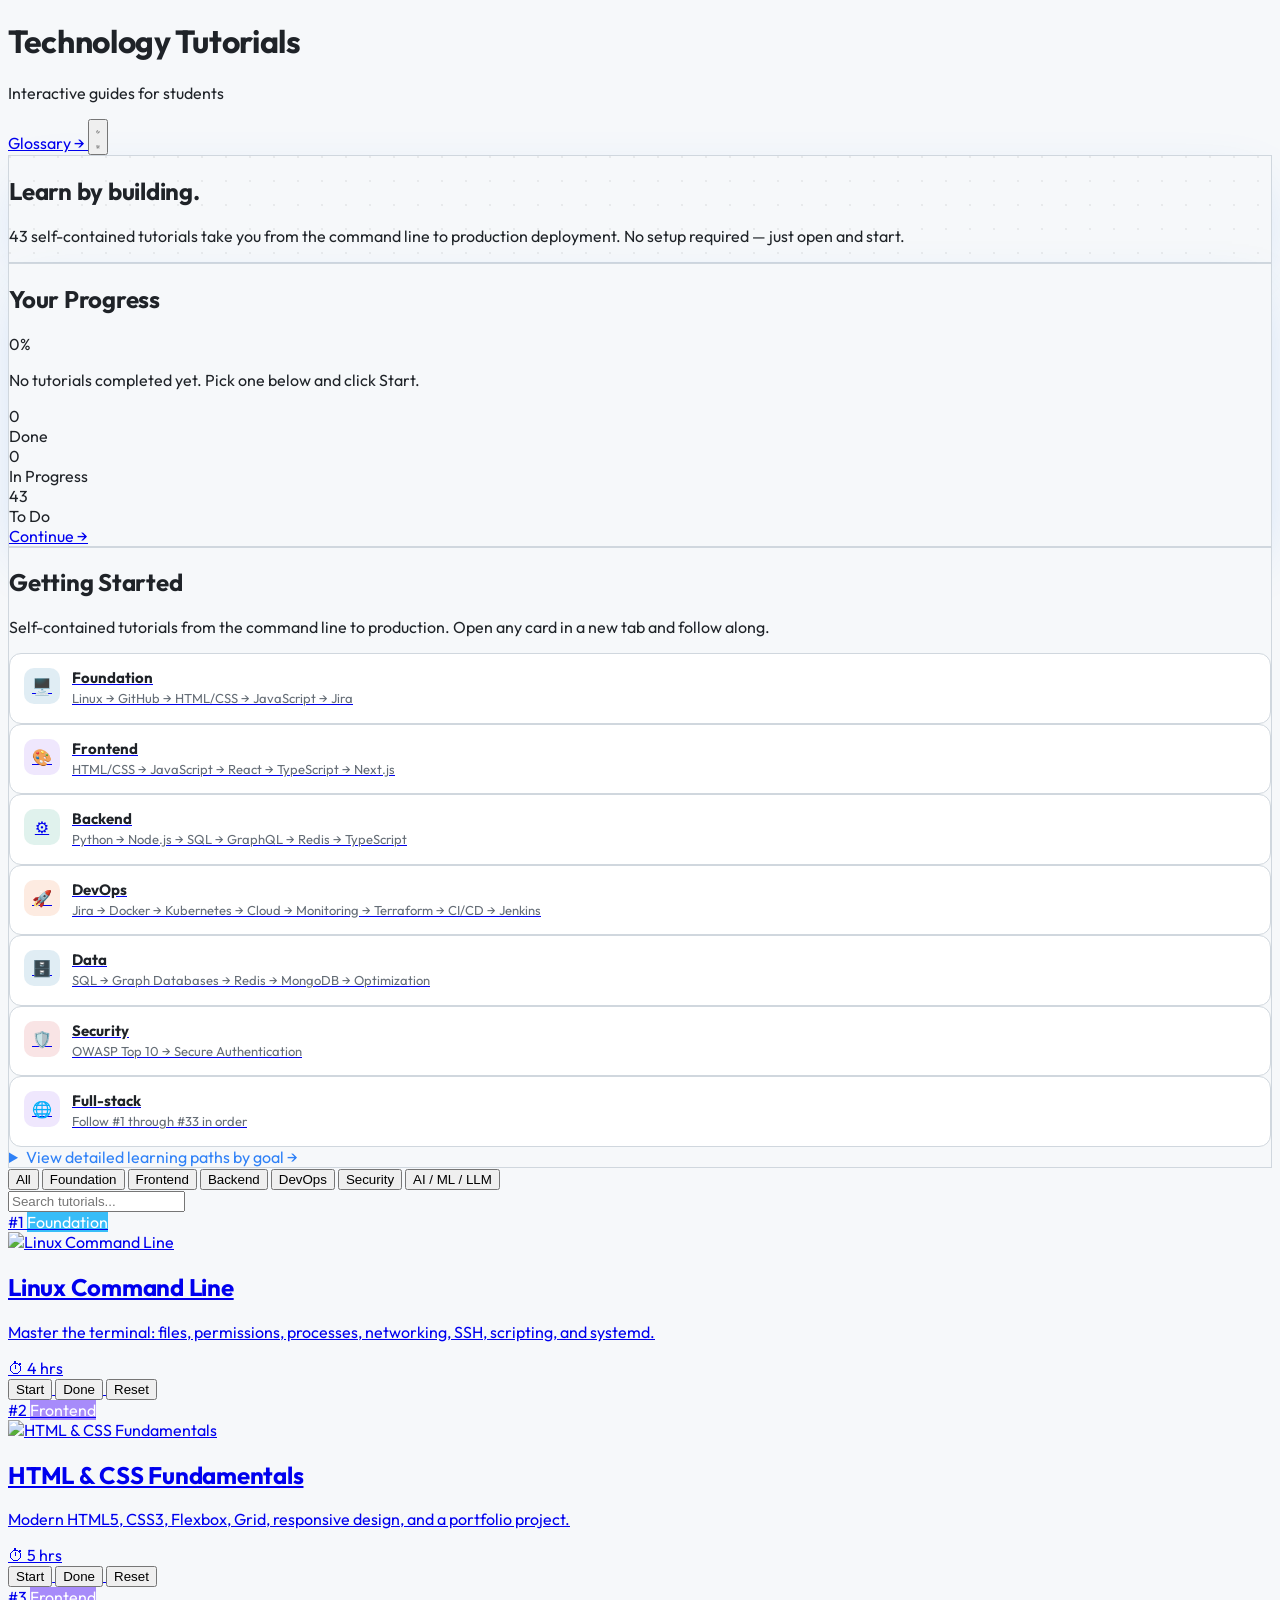
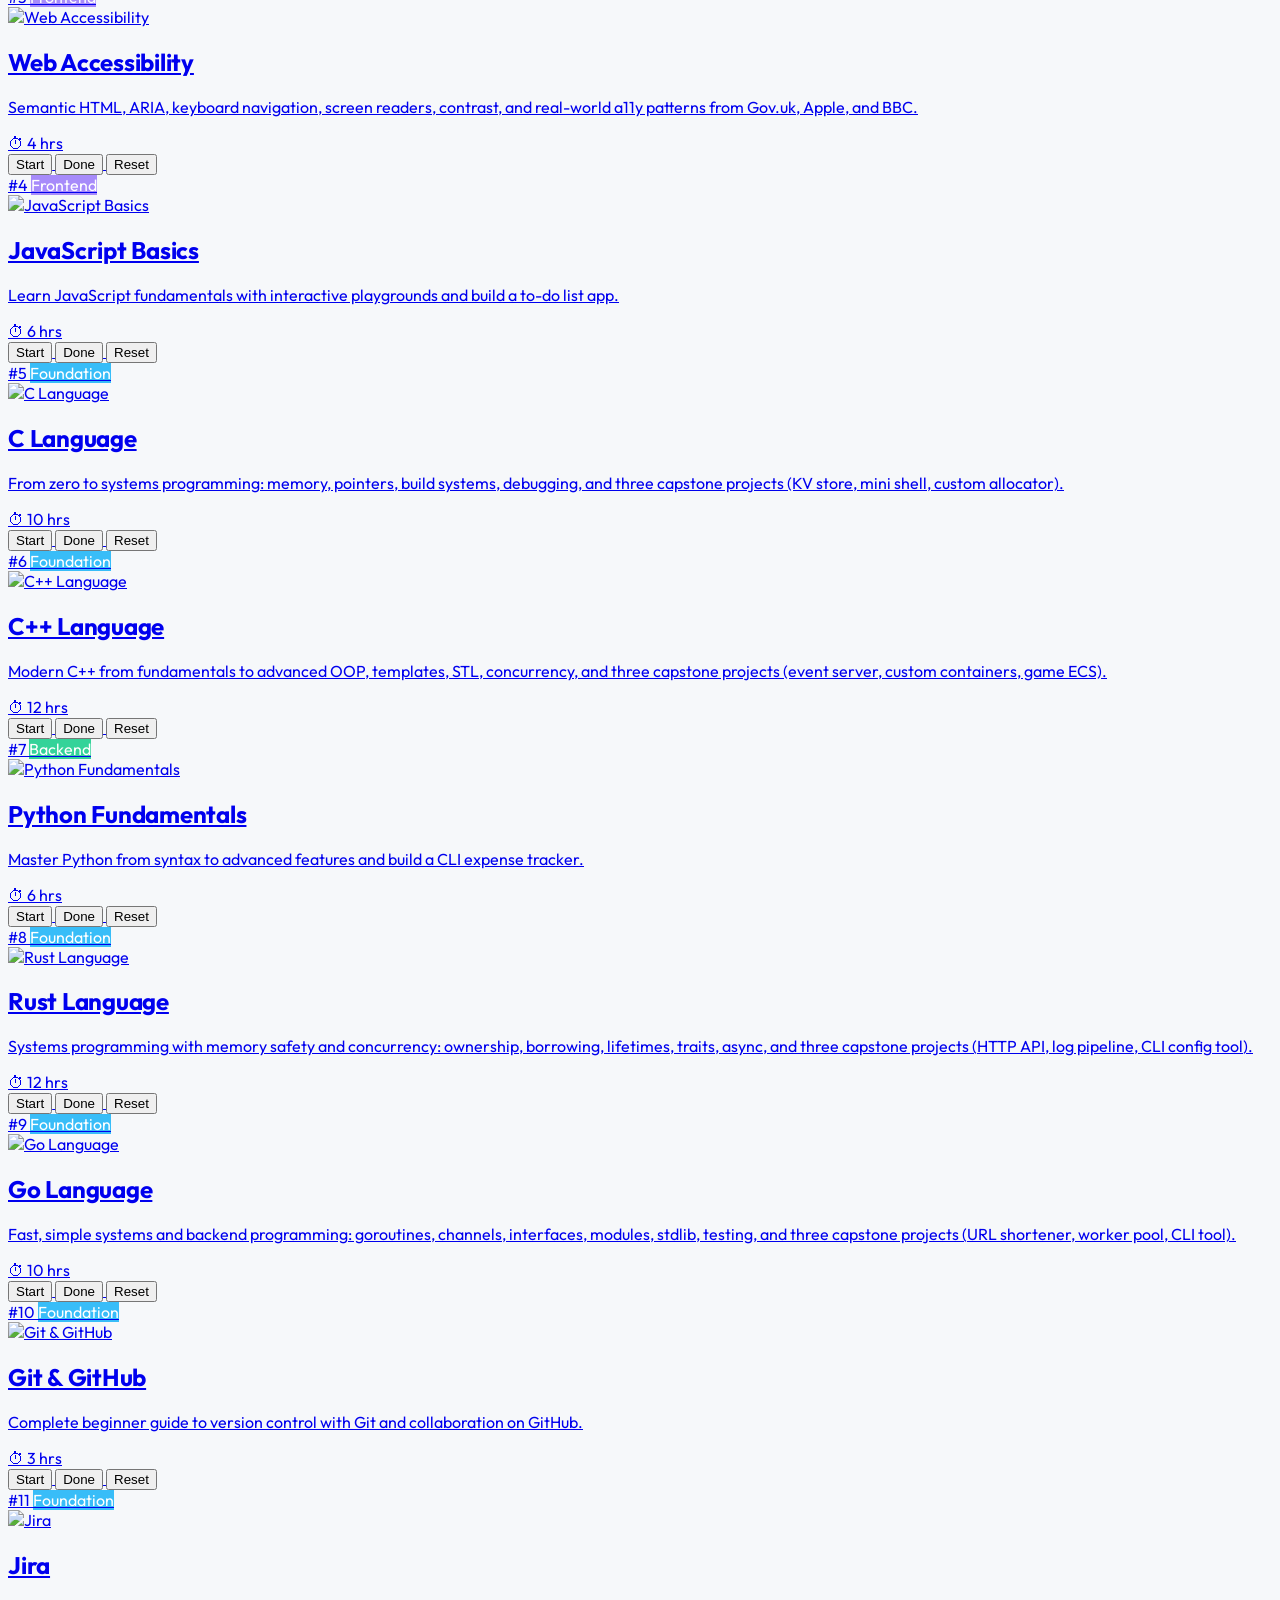
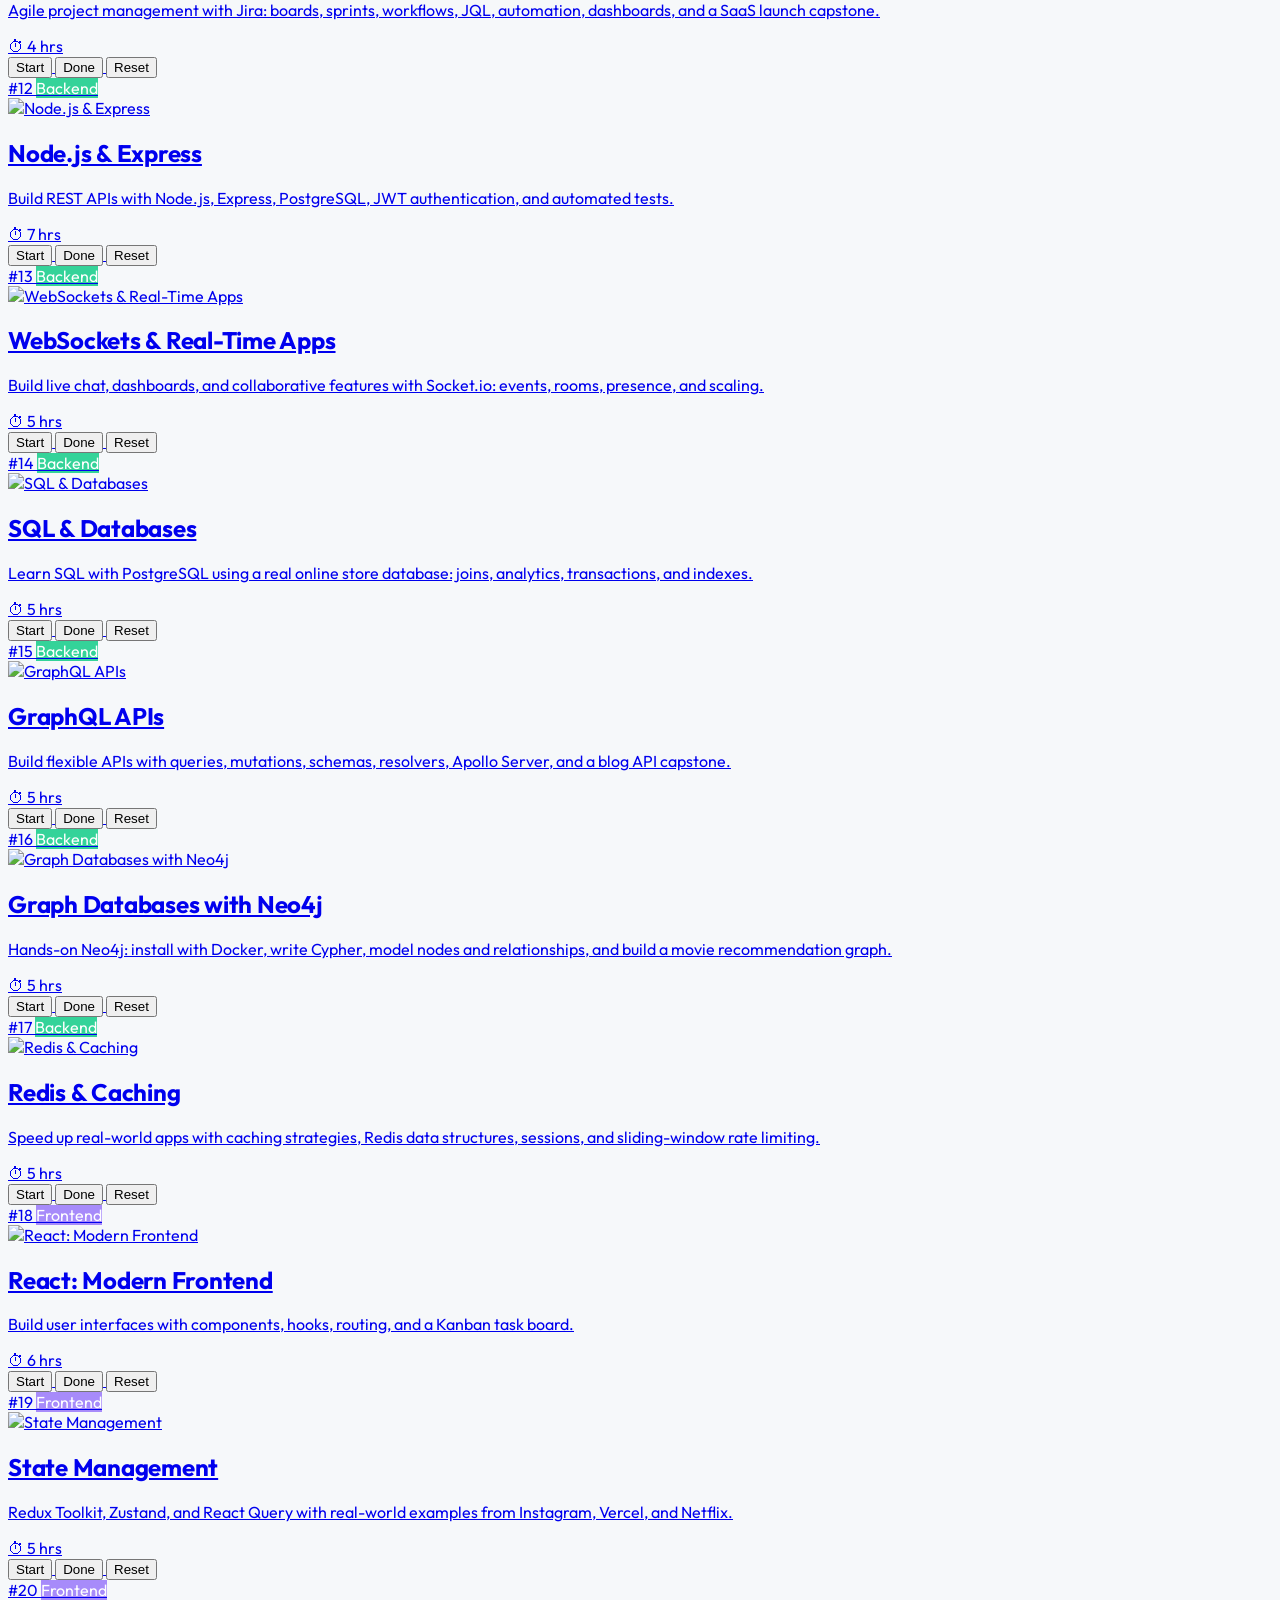
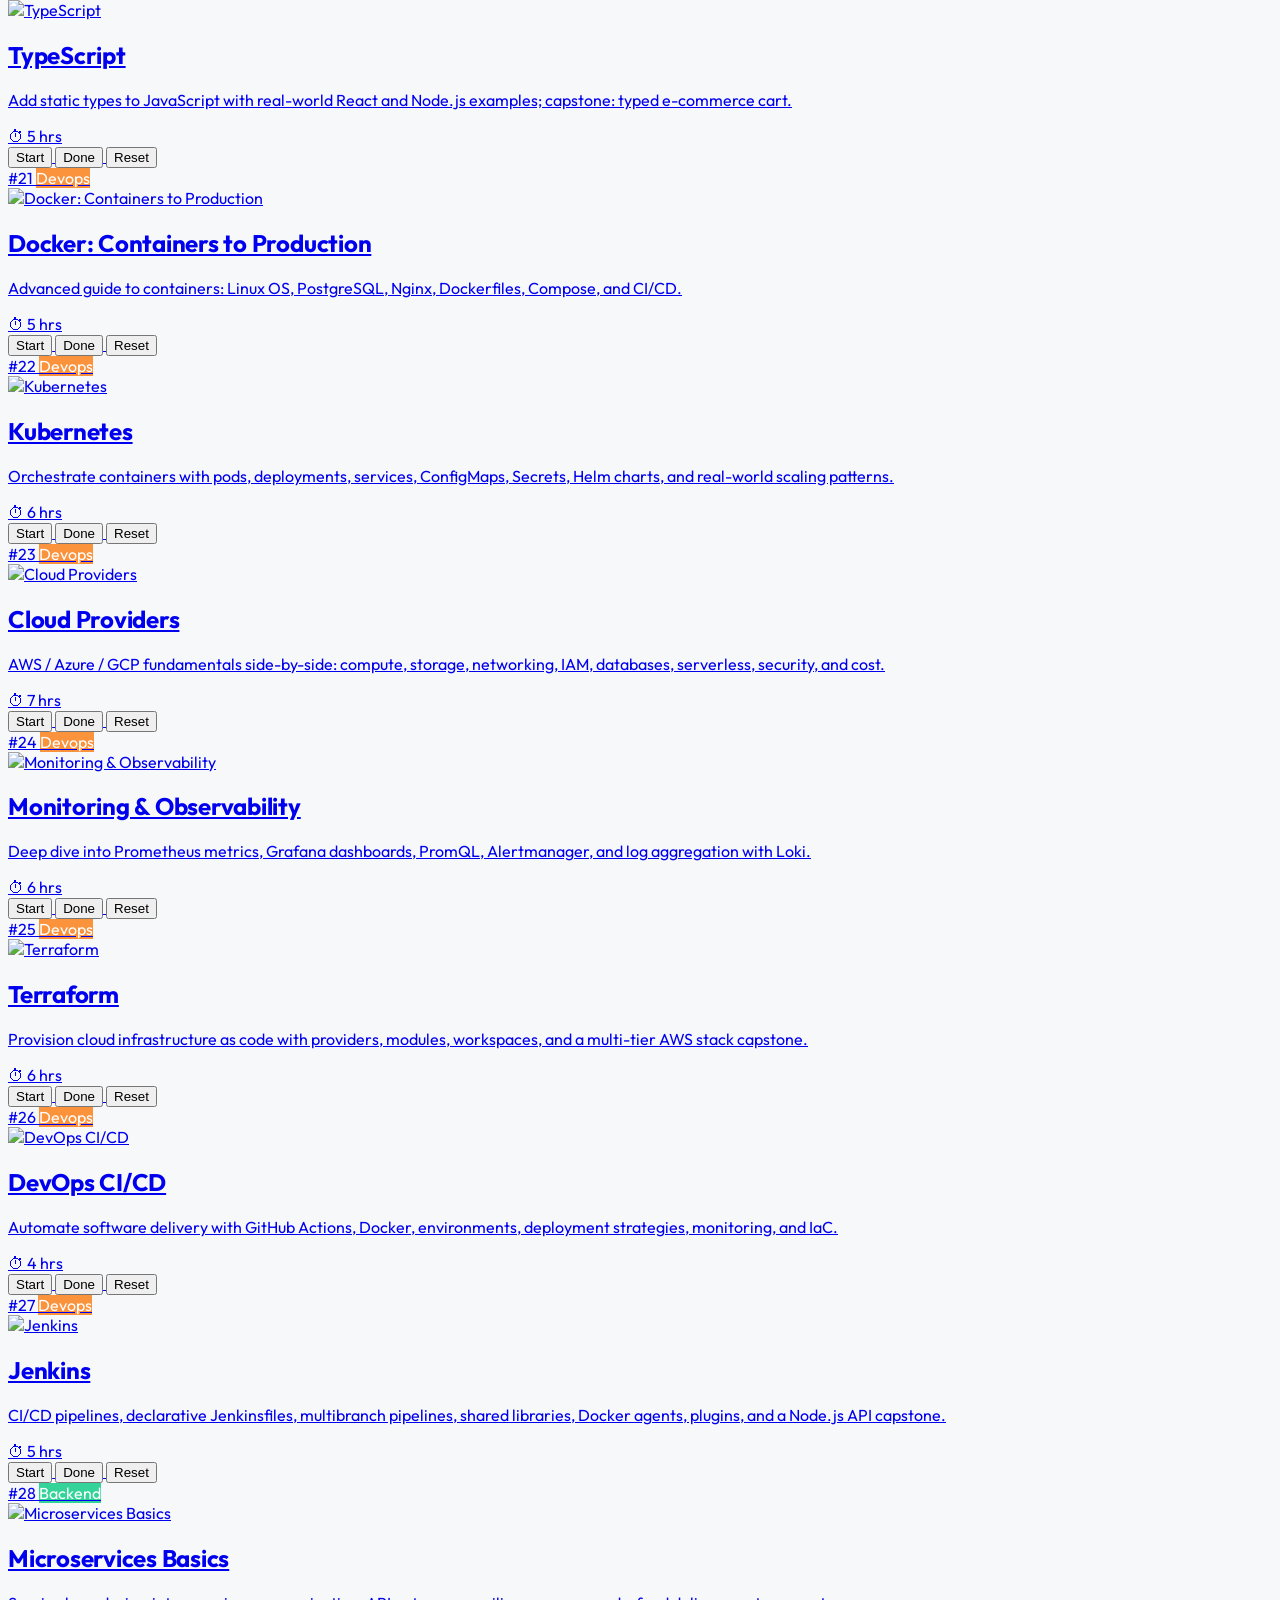
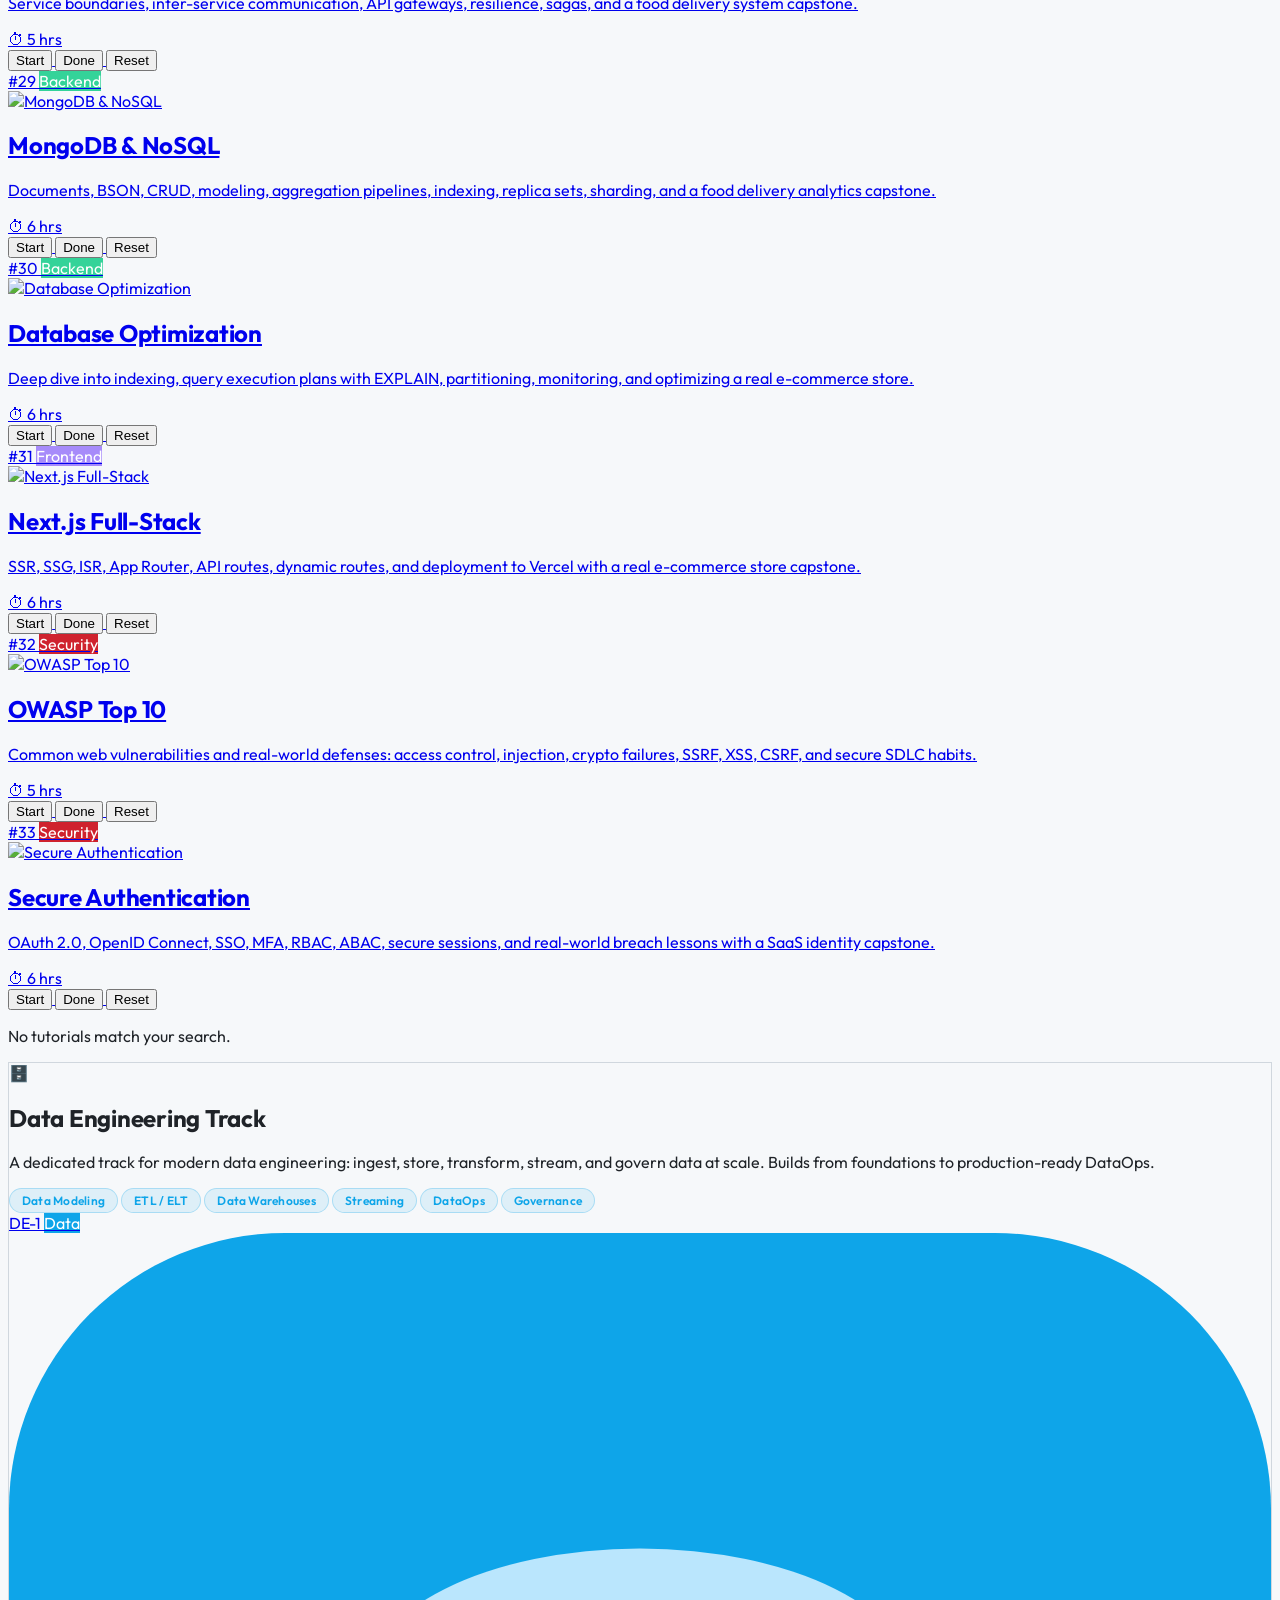
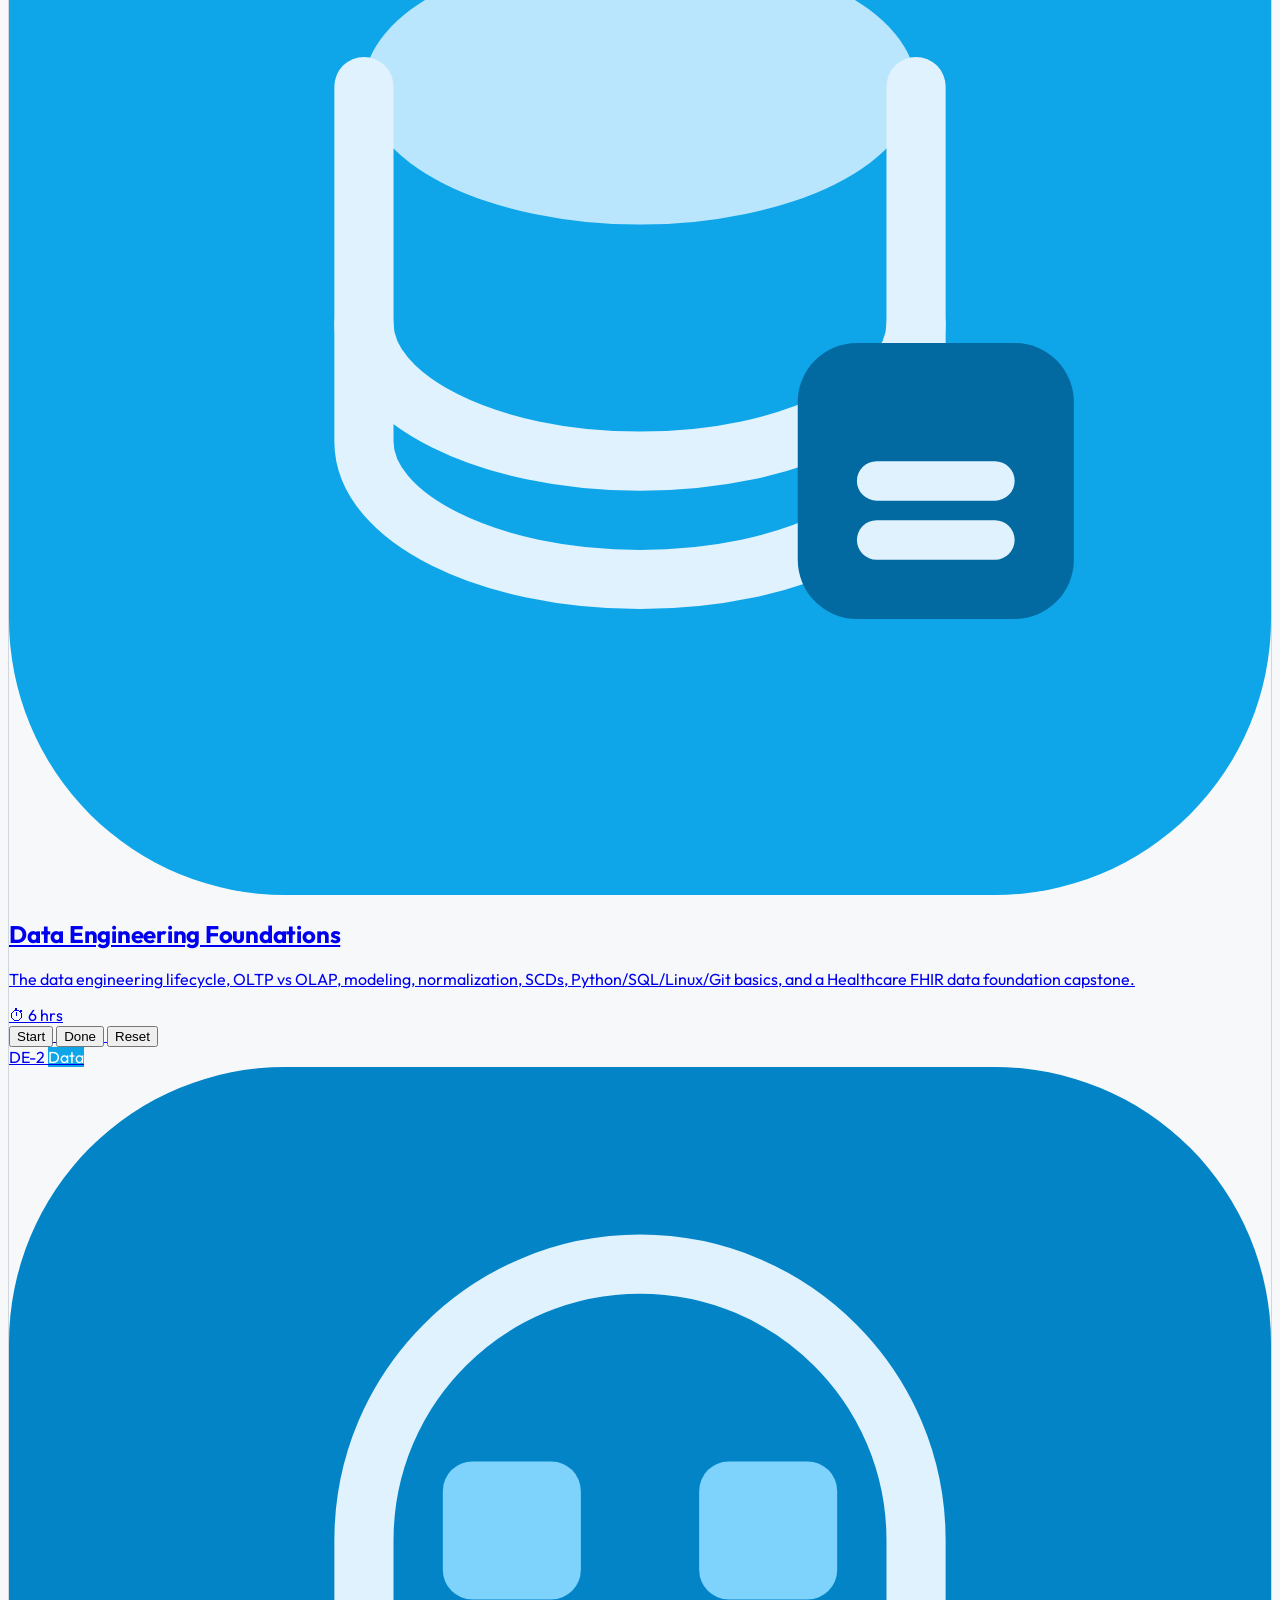
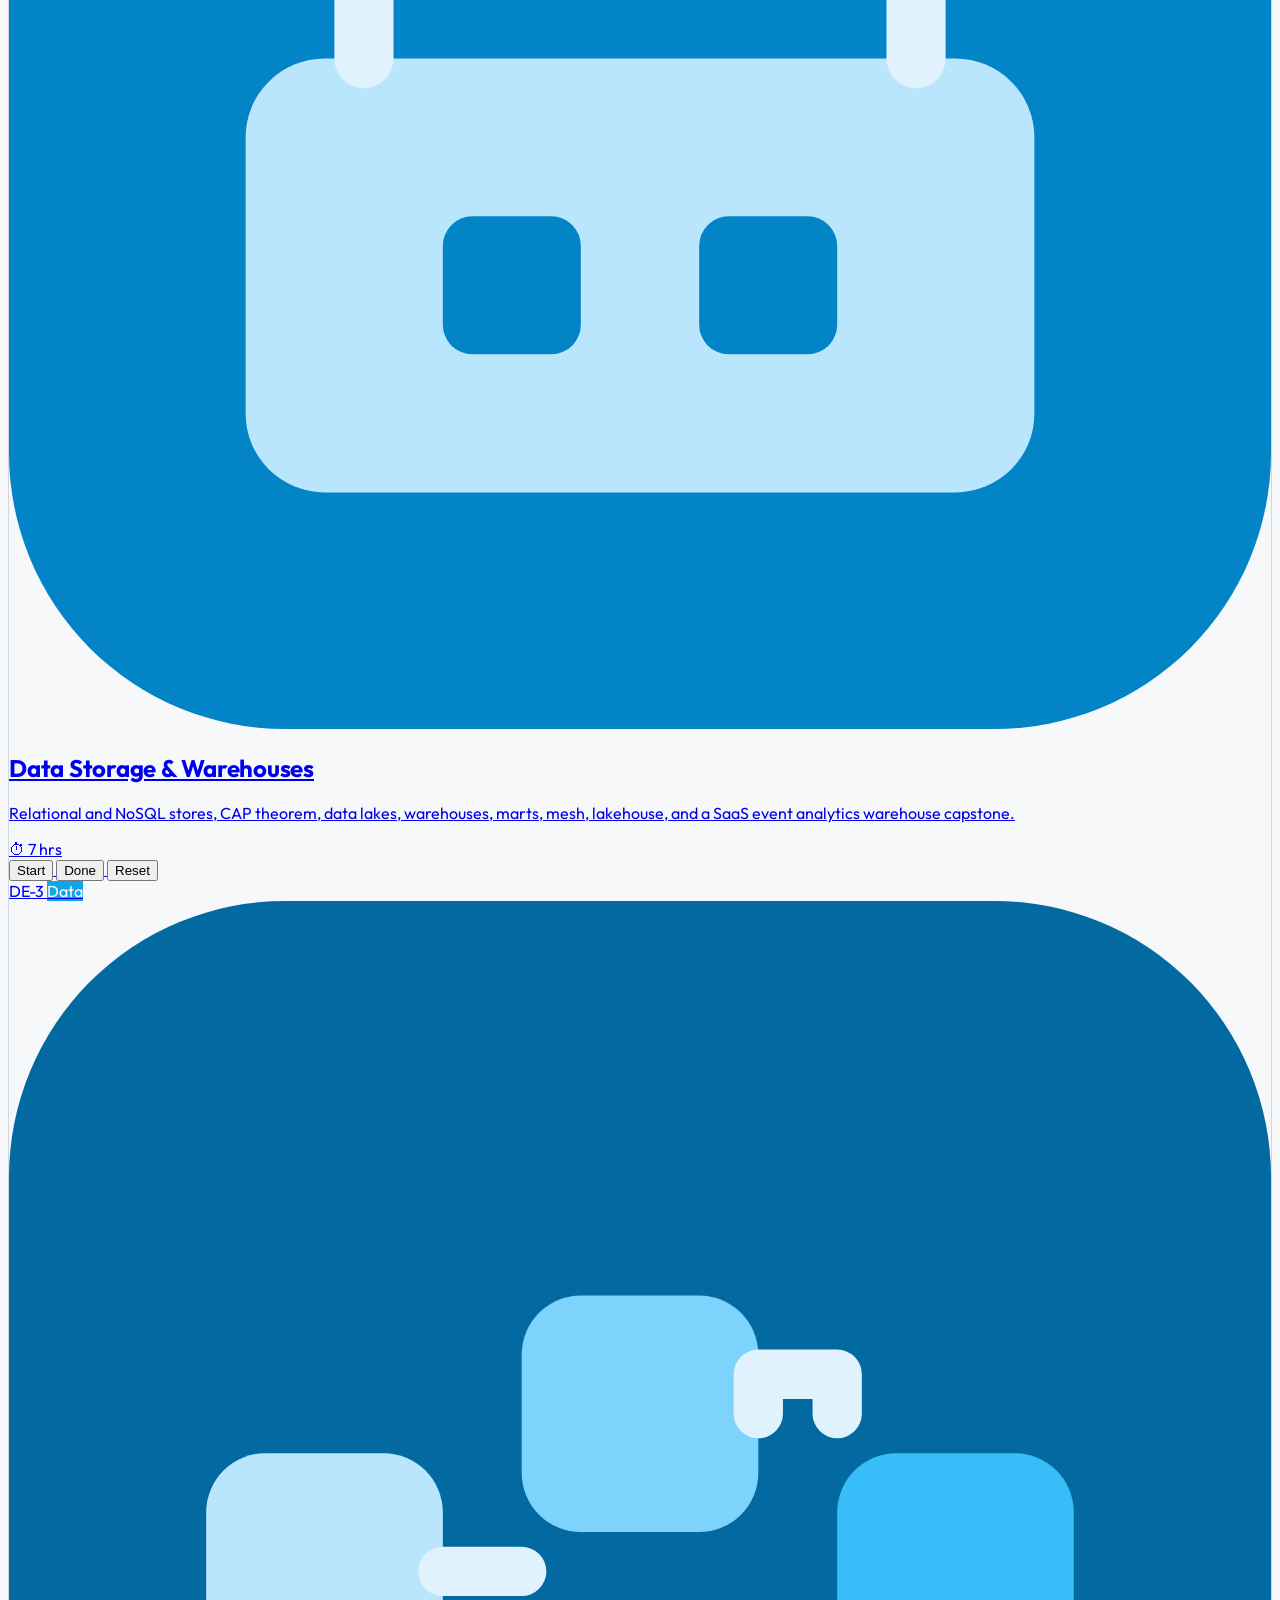
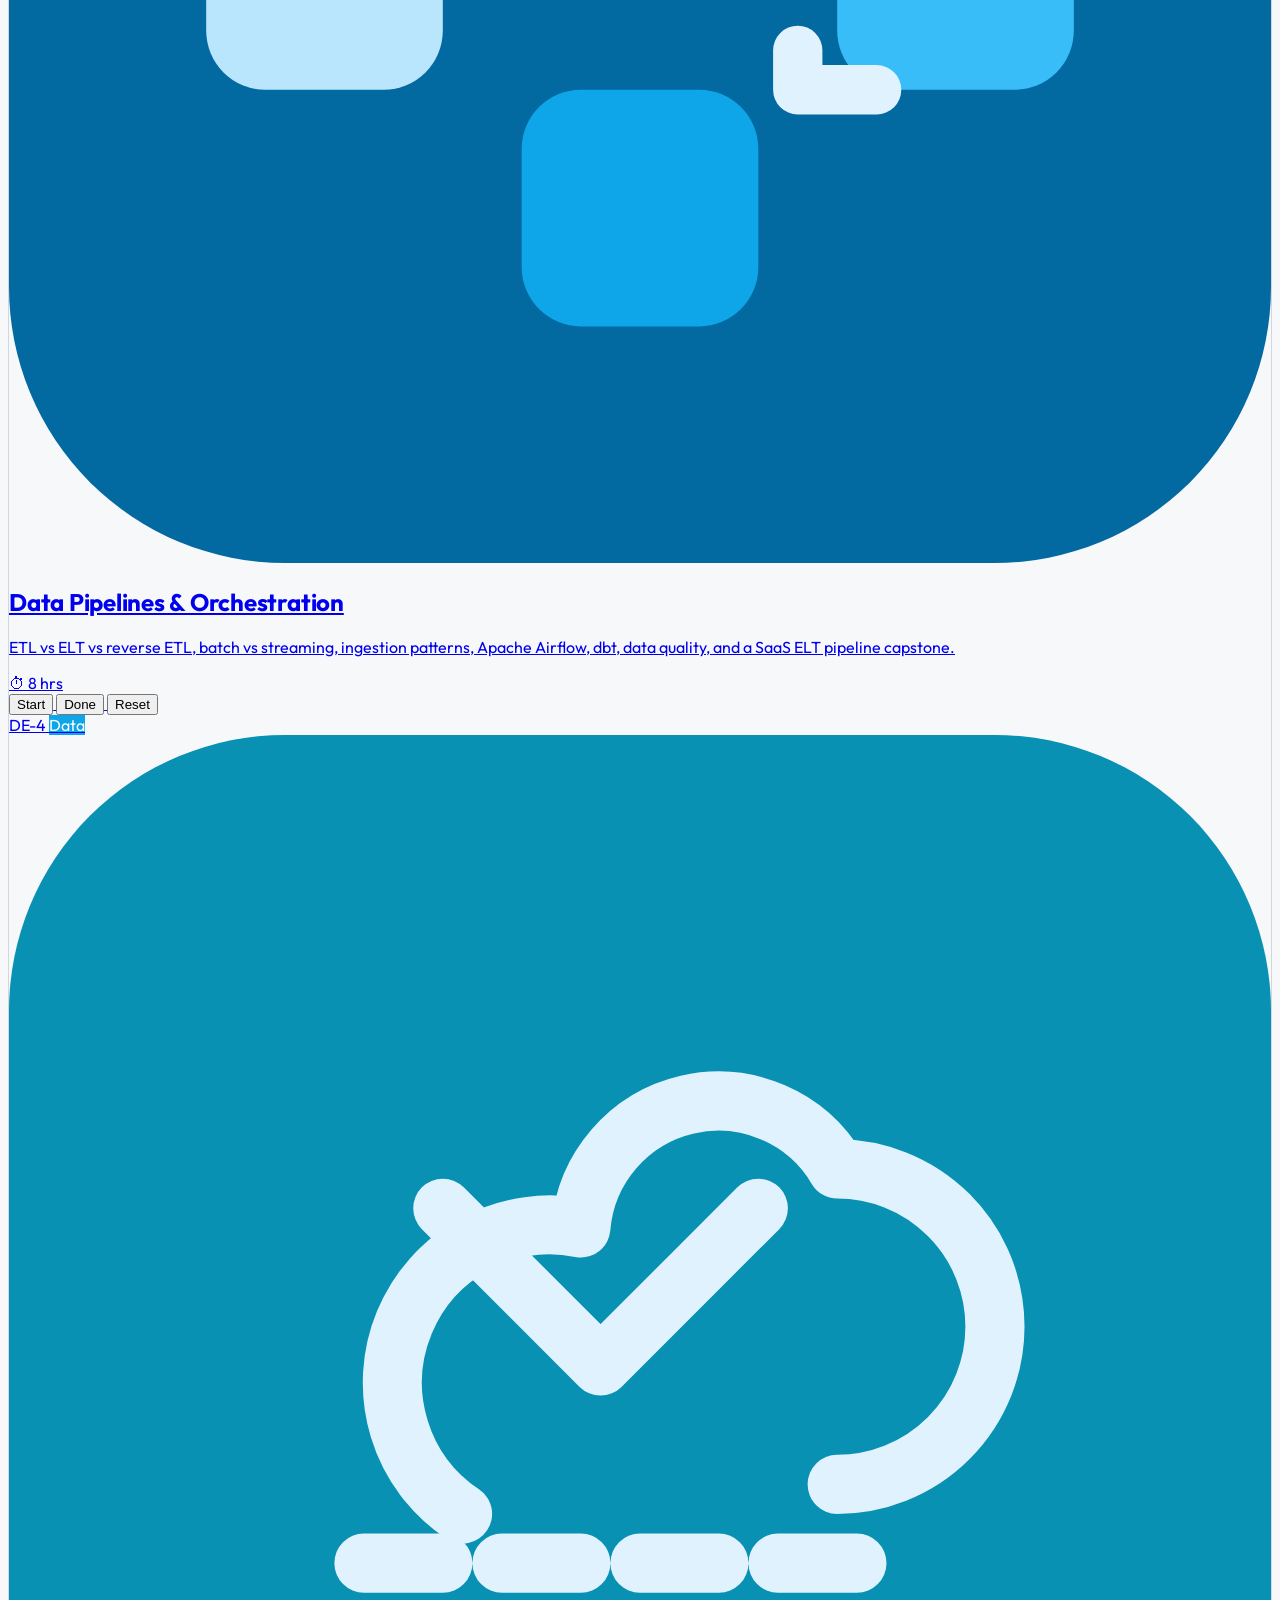
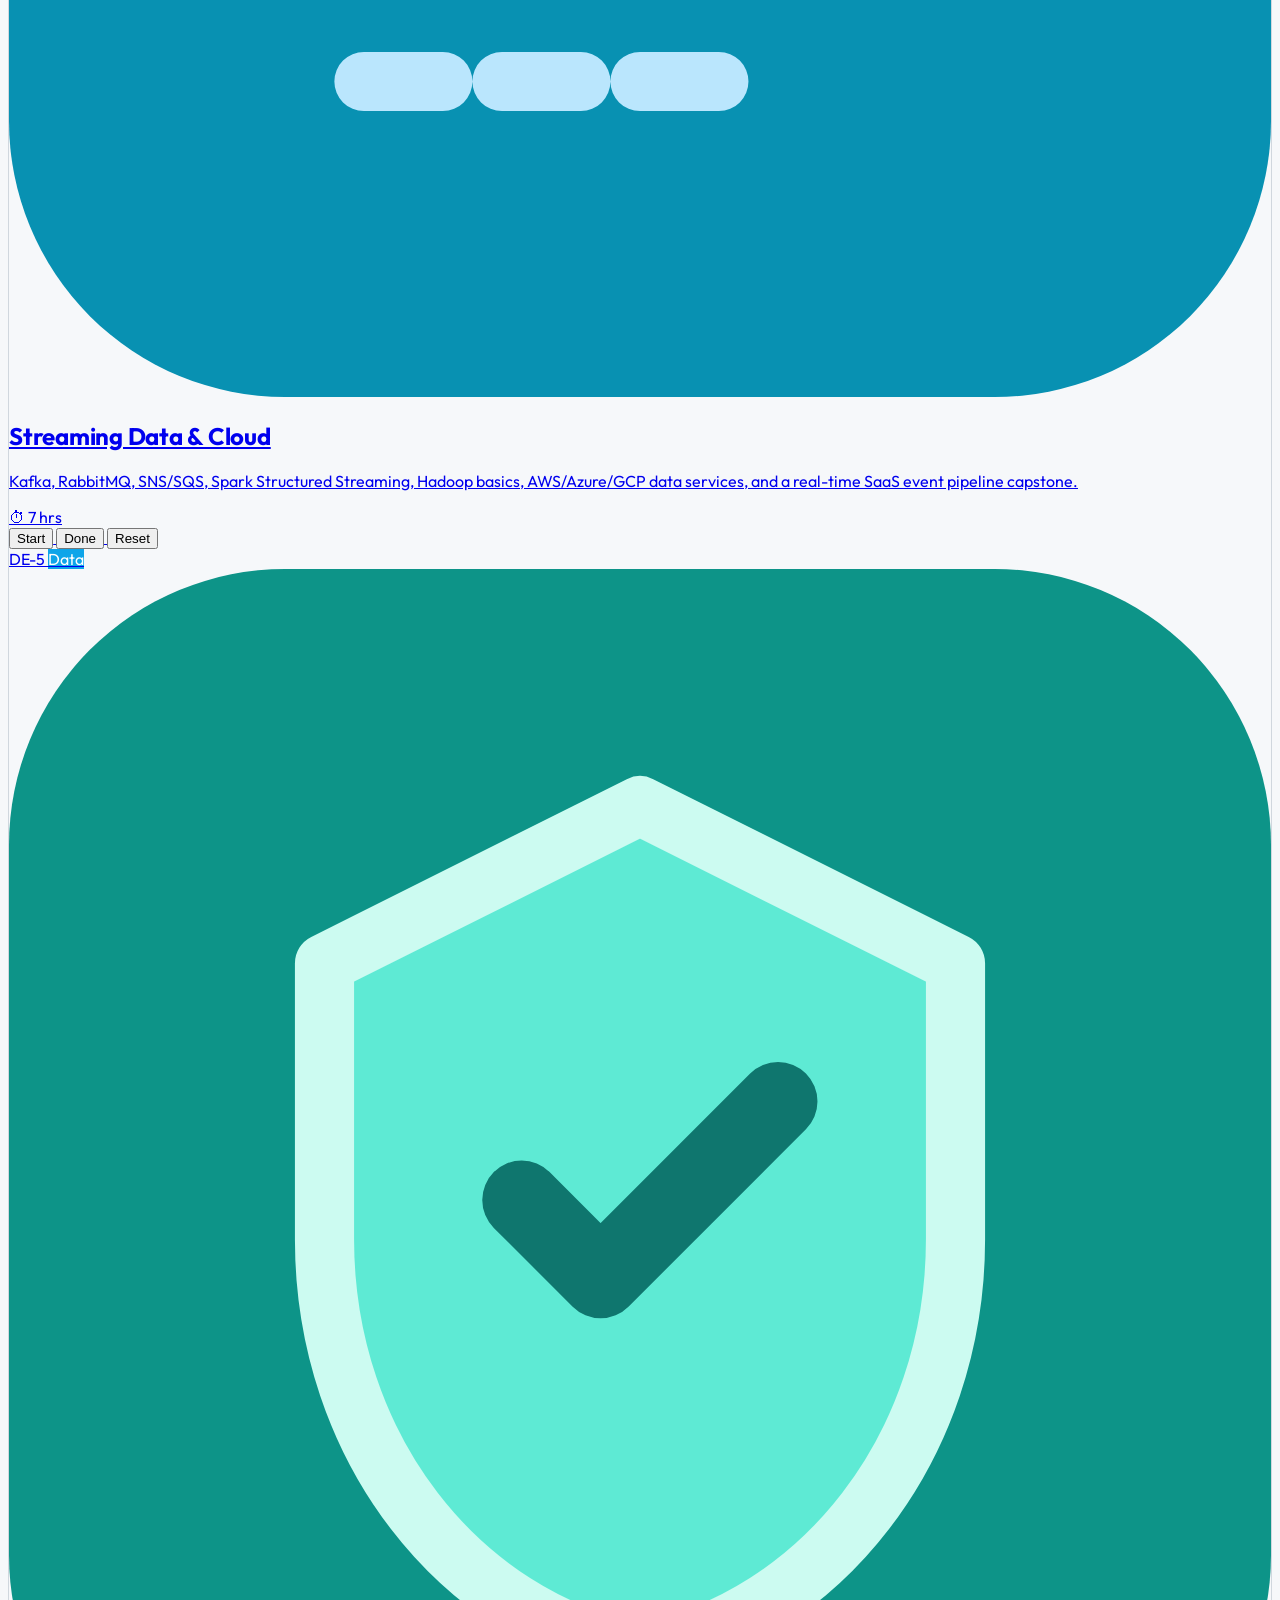
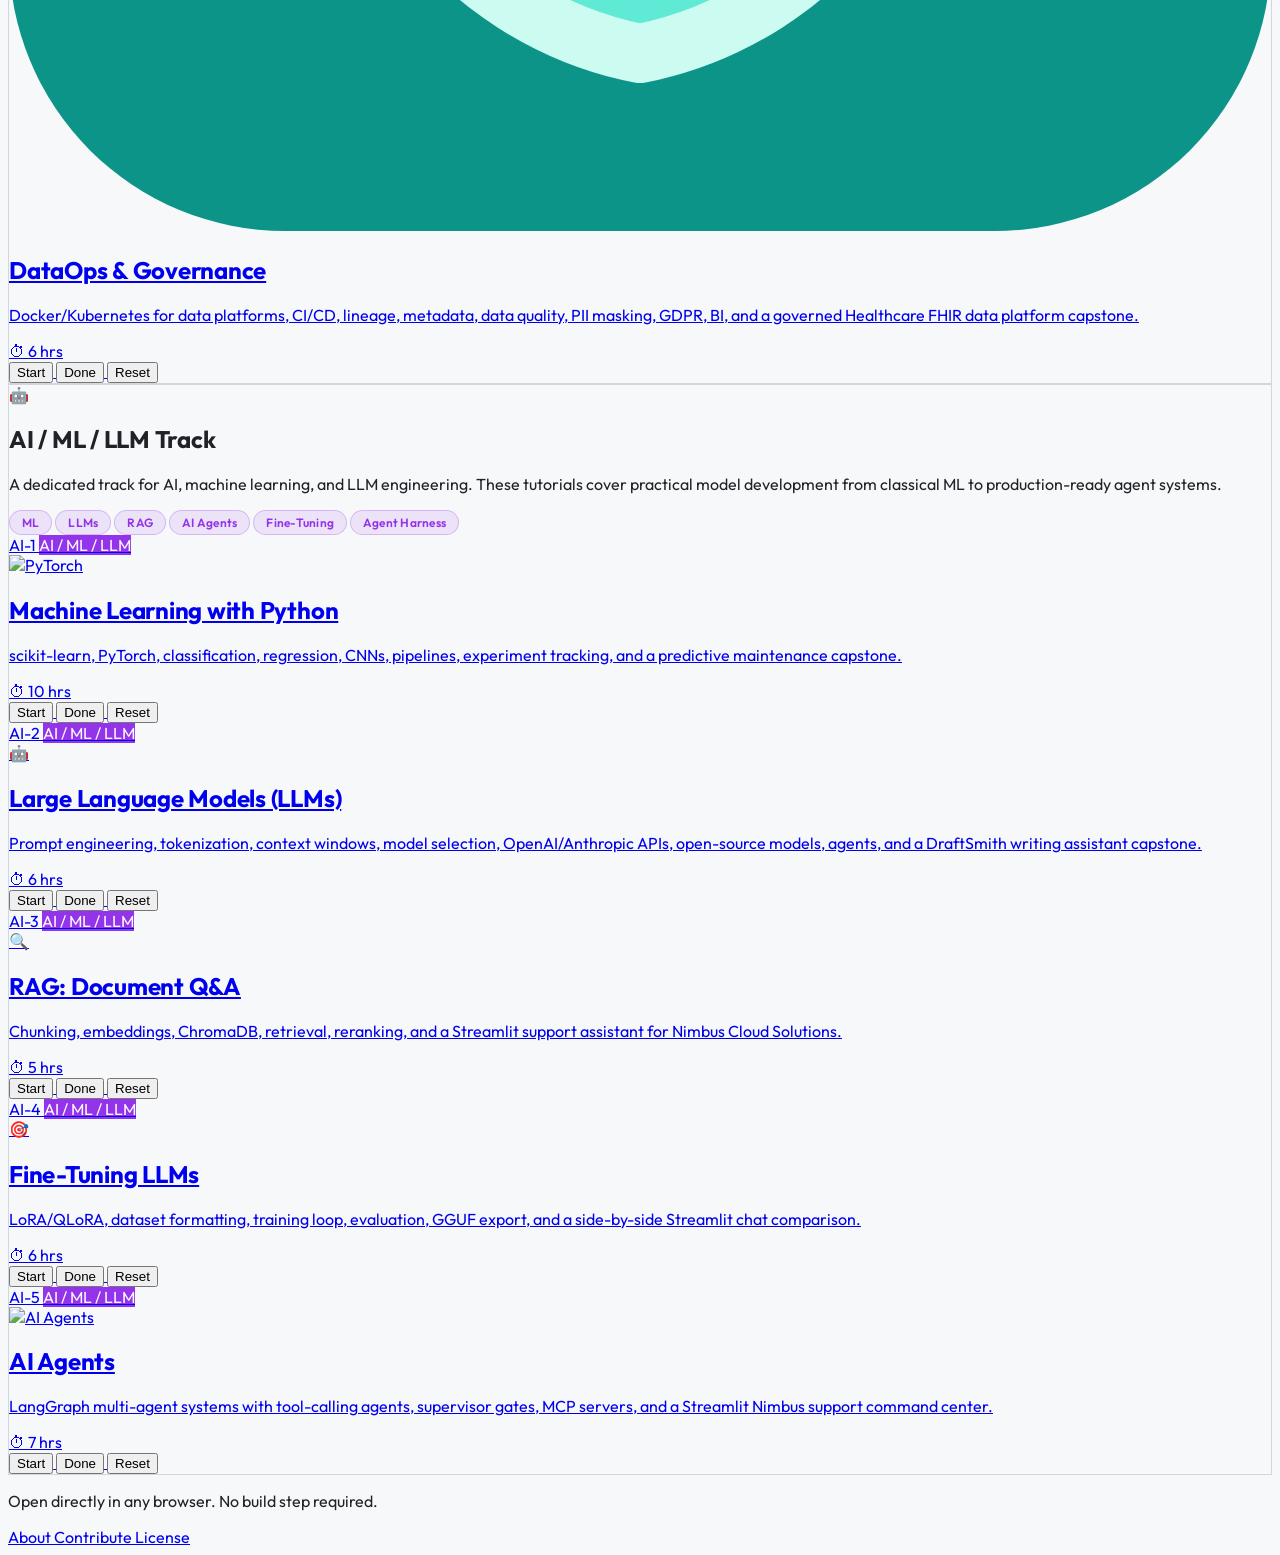
==== index.html @ 0348b5d9 "Add 9 new tutorials 1. Data Engineering - Foundations 2. Data Engineering - Data Storage & Warehouse" ====
<!DOCTYPE html>
<html class="light" lang="en">
 <head>
  <meta charset="utf-8"/>
  <meta content="width=device-width, initial-scale=1.0" name="viewport"/>
  <title>
   Technology Tutorials
  </title>
  <link href="assets/favicons/root.svg" rel="icon" type="image/svg+xml"/>
  <script src="https://cdn.tailwindcss.com">
  </script>
  <link href="https://fonts.googleapis.com/css2?family=Outfit:wght@300;400;500;600;700;800&amp;display=swap" rel="stylesheet"/>
  <link href="assets/styles.css" rel="stylesheet"/>
  <script>
   tailwind.config = { darkMode: 'class' }
  </script>
 </head>
 <body class="antialiased transition-colors duration-300 min-h-screen brand-root">
  <a class="sr-only focus:not-sr-only focus:absolute focus:top-2 focus:left-2 focus:z-50 focus:bg-white focus:text-black focus:px-3 focus:py-2 focus:rounded" href="#main">
   Skip to content
  </a>
  <header class="border-b border-[var(--border)] bg-[var(--card)] px-6 py-6">
   <div class="max-w-[1600px] mx-auto flex items-center justify-between">
    <div class="flex items-center gap-3">
     <div>
      <h1 class="text-2xl font-extrabold">
       Technology Tutorials
      </h1>
      <p class="text-sm text-[var(--muted)]">
       Interactive guides for students
      </p>
     </div>
    </div>
    <div class="flex items-center gap-3">
     <a class="text-sm font-medium text-[var(--muted)] hover:text-[var(--brand-light)] transition" href="glossary.html">
      Glossary &rarr;
     </a>
     <button aria-label="Toggle theme" class="p-2 rounded-full border border-[var(--border)] hover:bg-black/5 dark:hover:bg-white/5 transition" id="theme-toggle">
      <svg aria-hidden="true" class="w-5 h-5" fill="none" id="moon" stroke="currentColor" stroke-width="2" viewBox="0 0 24 24">
       <path d="M21 12.79A9 9 0 1111.21 3a7 7 0 009.79 9.79z" stroke-linecap="round" stroke-linejoin="round">
       </path>
      </svg>
      <svg aria-hidden="true" class="w-5 h-5 hidden" fill="none" id="sun" stroke="currentColor" stroke-width="2" viewBox="0 0 24 24">
       <circle cx="12" cy="12" r="5">
       </circle>
       <path d="M12 1v2m0 18v2M4.22 4.22l1.42 1.42m12.72 12.72l1.42 1.42M1 12h2m18 0h2M4.22 19.78l1.42-1.42M18.36 5.64l1.42-1.42" stroke-linecap="round" stroke-linejoin="round">
       </path>
      </svg>
     </button>
    </div>
   </div>
  </header>
  <main class="max-w-[1600px] mx-auto px-6 py-8" id="main">
   <section class="mb-10">
  <div class="card hero-glow rounded-2xl p-10 text-center relative overflow-hidden hero-pattern">
    <div class="absolute inset-x-0 top-0 h-1.5 hero-gradient rounded-t-2xl"></div>
    <div class="absolute -top-10 -right-10 w-40 h-40 rounded-full bg-gradient-to-br from-[var(--brand-light)] to-[var(--frontend)] opacity-20 blur-2xl"></div>
    <div class="absolute -bottom-10 -left-10 w-40 h-40 rounded-full bg-gradient-to-br from-[var(--foundation)] to-[var(--brand-light)] opacity-20 blur-2xl"></div>
     <div class="absolute top-0 left-0 w-full h-1 bg-gradient-to-r from-[var(--foundation)] via-[var(--frontend)] to-[var(--devops)]">
     </div>
     <h2 class="relative z-10 text-4xl sm:text-5xl font-extrabold mb-4 tracking-tight">Learn by building.</h2>
    <p class="relative z-10 text-lg sm:text-xl text-[var(--muted)] max-w-2xl mx-auto mb-8 leading-relaxed">
       43 self-contained tutorials take you from the command line to production deployment. No setup required &mdash; just open and start.
     </p>
    </div>
    </section>

    <!-- Floating / prominent progress dashboard -->
    <section class="mb-8 card rounded-2xl p-6 border border-[var(--border)] shadow-sm sticky top-4 z-30" id="progress-dashboard" style="box-shadow: 0 20px 50px -15px rgba(47,129,247,0.25);">
      <div class="grid lg:grid-cols-[1fr_18rem] gap-6 items-center">
        <div>
          <div class="flex items-center justify-between mb-2">
            <h2 class="text-lg font-bold">Your Progress</h2>
            <span id="progress-percent-banner" class="text-2xl font-extrabold text-[var(--brand-light)]">0%</span>
          </div>
          <div class="w-full h-4 bg-[var(--border)] rounded-full overflow-hidden mb-3">
            <div id="progress-bar" class="h-full bg-gradient-to-r from-[var(--foundation)] via-[var(--brand-light)] to-[var(--success)] transition-all duration-500" style="width: 0%"></div>
          </div>
          <p id="progress-text-banner" class="text-sm text-[var(--muted)]">No tutorials completed yet.</p>
        </div>
        <div class="flex items-center justify-between lg:justify-end gap-4">
          <div class="flex gap-3 text-sm">
            <div class="text-center">
              <div id="count-completed" class="text-xl font-bold text-[var(--success)]">0</div>
              <div class="text-[10px] uppercase tracking-wide text-[var(--muted)]">Done</div>
            </div>
            <div class="text-center">
              <div id="count-in-progress" class="text-xl font-bold text-[var(--warn)]">0</div>
              <div class="text-[10px] uppercase tracking-wide text-[var(--muted)]">In Progress</div>
            </div>
             <div class="text-center">
               <div id="count-not-started" class="text-xl font-bold text-[var(--muted)]">43</div>
               <div class="text-[10px] uppercase tracking-wide text-[var(--muted)]">To Do</div>
             </div>
          </div>
          <a id="continue-link-banner" href="#" target="_blank" class="hidden px-4 py-2 rounded-xl bg-[var(--brand-light)] text-white text-sm font-semibold hover:opacity-90 transition">
            Continue →
          </a>
        </div>
      </div>
    </section>

    <section class="mb-8 card rounded-2xl p-6 border border-[var(--border)] shadow-sm" id="getting-started">
     <div class="grid lg:grid-cols-[1fr_16rem] gap-8">
      <div>
       <h2 class="text-xl font-bold mb-2">Getting Started</h2>
         <p class="text-sm text-[var(--muted)] leading-relaxed mb-5">
           Self-contained tutorials from the command line to production. Open any card in a new tab and follow along.
         </p>

        </div>

      <div class="hidden lg:block">
       <!-- Additional info or mini stats can go here -->
      </div>
     </div>

     <div class="grid sm:grid-cols-2 lg:grid-cols-4 gap-3 mt-6">
       <a href="linux/index.html" target="_blank" class="path-card group">
         <div class="path-icon foundation">🖥️</div>
         <div>
           <div class="path-title">Foundation</div>
           <div class="path-links">Linux → GitHub → HTML/CSS → JavaScript → Jira</div>
         </div>
       </a>
       <a href="html-css/index.html" target="_blank" class="path-card group">
         <div class="path-icon frontend">🎨</div>
         <div>
           <div class="path-title">Frontend</div>
           <div class="path-links">HTML/CSS → JavaScript → React → TypeScript → Next.js</div>
         </div>
       </a>
       <a href="python-basics/index.html" target="_blank" class="path-card group">
         <div class="path-icon backend">⚙️</div>
         <div>
           <div class="path-title">Backend</div>
           <div class="path-links">Python → Node.js → SQL → GraphQL → Redis → TypeScript</div>
         </div>
       </a>
       <a href="docker/index.html" target="_blank" class="path-card group">
         <div class="path-icon devops">🚀</div>
         <div>
           <div class="path-title">DevOps</div>
           <div class="path-links">Jira → Docker → Kubernetes → Cloud → Monitoring → Terraform → CI/CD → Jenkins</div>
         </div>
       </a>
       <a href="sql-databases/index.html" target="_blank" class="path-card group">
         <div class="path-icon foundation">🗄️</div>
         <div>
           <div class="path-title">Data</div>
           <div class="path-links">SQL → Graph Databases → Redis → MongoDB → Optimization</div>
         </div>
       </a>
       <a href="owasp-top-10/index.html" target="_blank" class="path-card group">
         <div class="path-icon security">🛡️</div>
         <div>
           <div class="path-title">Security</div>
           <div class="path-links">OWASP Top 10 → Secure Authentication</div>
         </div>
       </a>
       <a href="linux/index.html" target="_blank" class="path-card group">
         <div class="path-icon frontend">🌐</div>
         <div>
            <div class="path-title">Full-stack</div>
             <div class="path-links">Follow #1 through #33 in order</div>
         </div>
       </a>
     </div>

     <details class="group mt-6">
       <summary class="cursor-pointer text-sm font-semibold brand hover:opacity-80 transition inline-flex items-center gap-1">
         View detailed learning paths by goal →
       </summary>
       <div class="mt-3 grid sm:grid-cols-2 gap-3 text-sm">
         <div class="path-card">
           <div class="path-icon frontend">🎨</div>
           <div>
             <div class="path-title">Frontend developer</div>
             <div class="path-links">
               <a href="linux/index.html" target="_blank">Linux</a> →
               <a href="html-css/index.html" target="_blank">HTML/CSS</a> →
               <a href="web-accessibility/index.html" target="_blank">Web Accessibility</a> →
               <a href="javascript-basics/index.html" target="_blank">JavaScript</a> →
               <a href="react/index.html" target="_blank">React</a> →
               <a href="state-management/index.html" target="_blank">State Management</a> →
               <a href="typescript/index.html" target="_blank">TypeScript</a> →
               <a href="nextjs-fullstack/index.html" target="_blank">Next.js</a> →
               <a href="github/index.html" target="_blank">GitHub</a>
             </div>
           </div>
         </div>
         <div class="path-card">
           <div class="path-icon backend">⚙️</div>
           <div>
             <div class="path-title">Backend developer</div>
               <div class="path-links">
                 <a href="linux/index.html" target="_blank">Linux</a> →
                 <a href="c-language/index.html" target="_blank">C</a> →
                 <a href="cpp-language/index.html" target="_blank">C++</a> →
                 <a href="python-basics/index.html" target="_blank">Python</a> →
                 <a href="rust-language/index.html" target="_blank">Rust</a> →
                 <a href="go-language/index.html" target="_blank">Go</a> →
                 <a href="javascript-basics/index.html" target="_blank">JavaScript</a> →
                 <a href="nodejs-express/index.html" target="_blank">Node.js &amp; Express</a> →
                 <a href="websockets-realtime/index.html" target="_blank">WebSockets</a> →
                 <a href="sql-databases/index.html" target="_blank">SQL</a> →
                 <a href="graphql/index.html" target="_blank">GraphQL</a> →
                 <a href="graph-databases/index.html" target="_blank">Graph Databases</a> →
                 <a href="redis-caching/index.html" target="_blank">Redis &amp; Caching</a> →
                 <a href="mongodb-nosql/index.html" target="_blank">MongoDB &amp; NoSQL</a> →
                 <a href="database-optimization/index.html" target="_blank">DB Optimization</a> →
                 <a href="typescript/index.html" target="_blank">TypeScript</a> →
                 <a href="docker/index.html" target="_blank">Docker</a> →
                 <a href="microservices-basics/index.html" target="_blank">Microservices</a>
               </div>
           </div>
         </div>
         <div class="path-card">
           <div class="path-icon frontend">🌐</div>
           <div>
             <div class="path-title">Full-stack developer</div>
             <div class="path-links">
                 Follow the numbered order from <a href="linux/index.html" target="_blank">#1</a> to <a href="secure-authentication/index.html" target="_blank">#33</a>.
             </div>
           </div>
         </div>
         <div class="path-card">
           <div class="path-icon devops">🚀</div>
           <div>
             <div class="path-title">DevOps / Platform engineer</div>
              <div class="path-links">
                 <a href="linux/index.html" target="_blank">Linux</a> →
                 <a href="github/index.html" target="_blank">GitHub</a> →
                 <a href="jira/index.html" target="_blank">Jira</a> →
                 <a href="python-basics/index.html" target="_blank">Python</a> →
                 <a href="go-language/index.html" target="_blank">Go</a> →
                 <a href="sql-databases/index.html" target="_blank">SQL</a> →
                 <a href="docker/index.html" target="_blank">Docker</a> →
                 <a href="kubernetes/index.html" target="_blank">Kubernetes</a> →
                 <a href="cloud-providers/index.html" target="_blank">Cloud Providers</a> →
                 <a href="monitoring/index.html" target="_blank">Monitoring</a> →
                 <a href="terraform/index.html" target="_blank">Terraform</a> →
                 <a href="devops-cicd/index.html" target="_blank">DevOps CI/CD</a> →
                 <a href="jenkins/index.html" target="_blank">Jenkins</a>
              </div>
           </div>
         </div>
         <div class="path-card">
           <div class="path-icon devops">🏗️</div>
           <div>
             <div class="path-title">System architect</div>
             <div class="path-links">
                <a href="linux/index.html" target="_blank">Linux</a> →
                <a href="jira/index.html" target="_blank">Jira</a> →
                <a href="nodejs-express/index.html" target="_blank">Node.js &amp; Express</a> →
                <a href="sql-databases/index.html" target="_blank">SQL</a> →
                <a href="graphql/index.html" target="_blank">GraphQL</a> →
                <a href="graph-databases/index.html" target="_blank">Graph Databases</a> →
                <a href="redis-caching/index.html" target="_blank">Redis</a> →
                <a href="mongodb-nosql/index.html" target="_blank">MongoDB</a> →
                <a href="database-optimization/index.html" target="_blank">DB Optimization</a> →
                <a href="microservices-basics/index.html" target="_blank">Microservices</a> →
                <a href="docker/index.html" target="_blank">Docker</a> →
                <a href="kubernetes/index.html" target="_blank">Kubernetes</a> →
                <a href="cloud-providers/index.html" target="_blank">Cloud Providers</a> →
                <a href="monitoring/index.html" target="_blank">Monitoring</a> →
                <a href="terraform/index.html" target="_blank">Terraform</a> →
                <a href="devops-cicd/index.html" target="_blank">DevOps CI/CD</a> →
                <a href="jenkins/index.html" target="_blank">Jenkins</a>
             </div>
           </div>
         </div>
          <div class="path-card">
            <div class="path-icon foundation">🗄️</div>
            <div>
              <div class="path-title">Data engineer</div>
               <div class="path-links">
                 <a href="linux/index.html" target="_blank">Linux</a> →
                 <a href="c-language/index.html" target="_blank">C</a> →
                 <a href="cpp-language/index.html" target="_blank">C++</a> →
                 <a href="python-basics/index.html" target="_blank">Python</a> →
                 <a href="rust-language/index.html" target="_blank">Rust</a> →
                 <a href="go-language/index.html" target="_blank">Go</a> →
                 <a href="sql-databases/index.html" target="_blank">SQL</a> →
                 <a href="data-engineering-foundations/index.html" target="_blank">Data Engineering Foundations</a> →
                 <a href="data-engineering-storage-warehouses/index.html" target="_blank">Storage &amp; Warehouses</a> →
                 <a href="data-engineering-pipelines-orchestration/index.html" target="_blank">Pipelines &amp; Orchestration</a> →
                 <a href="data-engineering-streaming-cloud/index.html" target="_blank">Streaming &amp; Cloud</a> →
                 <a href="data-engineering-ops-governance/index.html" target="_blank">DataOps &amp; Governance</a>
               </div>
            </div>
          </div>
         <div class="path-card">
           <div class="path-icon security">🔒</div>
           <div>
             <div class="path-title">Security engineer</div>
             <div class="path-links">
               <a href="linux/index.html" target="_blank">Linux</a> →
               <a href="nodejs-express/index.html" target="_blank">Node.js &amp; Express</a> →
               <a href="owasp-top-10/index.html" target="_blank">OWASP Top 10</a> →
               <a href="secure-authentication/index.html" target="_blank">Secure Authentication</a>
             </div>
           </div>
         </div>
       </div>
     </details>
    </section>
    <section class="mb-6 flex flex-col sm:flex-row gap-3 items-stretch sm:items-center justify-between">
    <div class="flex flex-wrap gap-2">
     <button class="filter-btn active px-3 py-1.5 rounded-full text-sm font-medium border border-[var(--border)] bg-[var(--brand-light)] text-white transition" data-filter="all">
      All
     </button>
     <button class="filter-btn px-3 py-1.5 rounded-full text-sm font-medium border border-[var(--border)] hover:bg-[var(--panel)] transition" data-filter="foundation">
      Foundation
     </button>
     <button class="filter-btn px-3 py-1.5 rounded-full text-sm font-medium border border-[var(--border)] hover:bg-[var(--panel)] transition" data-filter="frontend">
      Frontend
     </button>
     <button class="filter-btn px-3 py-1.5 rounded-full text-sm font-medium border border-[var(--border)] hover:bg-[var(--panel)] transition" data-filter="backend">
      Backend
     </button>
     <button class="filter-btn px-3 py-1.5 rounded-full text-sm font-medium border border-[var(--border)] hover:bg-[var(--panel)] transition" data-filter="devops">
      DevOps
     </button>
     <button class="filter-btn px-3 py-1.5 rounded-full text-sm font-medium border border-[var(--border)] hover:bg-[var(--panel)] transition" data-filter="security">
      Security
     </button>
     <button class="filter-btn px-3 py-1.5 rounded-full text-sm font-medium border border-[var(--border)] hover:bg-[var(--panel)] transition" data-filter="ai">
      AI / ML / LLM
     </button>
    </div>
    <div class="relative">
      <label class="sr-only" for="search">
       Search tutorials
      </label>
      <input class="w-full sm:w-64 px-4 py-2 rounded-xl border border-[var(--border)] bg-[var(--card)] text-[var(--ink)] focus:outline-none focus:ring-2 focus:ring-[var(--brand-light)]" id="search" placeholder="Search tutorials..." type="text"/>
     </div>
    </section>
   <div class="grid grid-cols-1 sm:grid-cols-2 md:grid-cols-3 lg:grid-cols-4 xl:grid-cols-5 2xl:grid-cols-6 gap-5" id="tutorial-grid">
    <a class="tutorial-card group flex flex-col bg-[var(--card)] border border-[var(--border)] rounded-2xl p-5 hover:shadow-xl hover:border-[var(--brand-light)] hover:-translate-y-1 transition-all duration-200 min-h-[260px]" data-category="foundation" data-duration="4 hrs" data-id="linux" href="linux/index.html" target="_blank">
     <div class="flex items-center justify-between mb-3">
      <div class="flex items-center gap-2">
       <span class="text-sm font-extrabold px-3 py-1.5 rounded-lg bg-[var(--brand-light)] text-white shadow-md border border-white/20">
        #1
       </span>
       <span class="text-xs font-semibold uppercase tracking-wider px-3 py-1.5 rounded-full text-white category-foundation">
        Foundation
       </span>
      </div>
      <img alt="Linux Command Line" class="w-7 h-7 group-hover:scale-110 transition" src="assets/favicons/linux.svg"/>
     </div>
     <div class="flex-1 min-h-0">
      <h2 class="text-lg font-bold mb-1 group-hover:text-[var(--brand-light)] transition">
       Linux Command Line
      </h2>
      <p class="text-[var(--muted)] text-sm leading-relaxed overflow-y-auto max-h-[80px] pr-1 custom-scrollbar">
       Master the terminal: files, permissions, processes, networking, SSH, scripting, and systemd.
      </p>
     </div>
     <div class="status-area">
     </div>
    </a>
    <a class="tutorial-card group flex flex-col bg-[var(--card)] border border-[var(--border)] rounded-2xl p-5 hover:shadow-xl hover:border-[var(--brand-light)] hover:-translate-y-1 transition-all duration-200 min-h-[260px]" data-category="frontend" data-duration="5 hrs" data-id="html-css" href="html-css/index.html" target="_blank">
     <div class="flex items-center justify-between mb-3">
      <div class="flex items-center gap-2">
       <span class="text-sm font-extrabold px-3 py-1.5 rounded-lg bg-[var(--brand-light)] text-white shadow-md border border-white/20">
        #2
       </span>
       <span class="text-xs font-semibold uppercase tracking-wider px-3 py-1.5 rounded-full text-white category-frontend">
        Frontend
       </span>
      </div>
      <img alt="HTML & CSS Fundamentals" class="w-7 h-7 group-hover:scale-110 transition" src="assets/favicons/html-css.svg"/>
     </div>
     <div class="flex-1 min-h-0">
      <h2 class="text-lg font-bold mb-1 group-hover:text-[var(--brand-light)] transition">
       HTML &amp; CSS Fundamentals
      </h2>
      <p class="text-[var(--muted)] text-sm leading-relaxed overflow-y-auto max-h-[80px] pr-1 custom-scrollbar">
       Modern HTML5, CSS3, Flexbox, Grid, responsive design, and a portfolio project.
      </p>
     </div>
     <div class="status-area">
     </div>
    </a>
    <a class="tutorial-card group flex flex-col bg-[var(--card)] border border-[var(--border)] rounded-2xl p-5 hover:shadow-xl hover:border-[var(--brand-light)] hover:-translate-y-1 transition-all duration-200 min-h-[260px]" data-category="frontend" data-duration="4 hrs" data-id="web-accessibility" href="web-accessibility/index.html" target="_blank">
     <div class="flex items-center justify-between mb-3">
      <div class="flex items-center gap-2">
       <span class="text-sm font-extrabold px-3 py-1.5 rounded-lg bg-[var(--brand-light)] text-white shadow-md border border-white/20">
        #3
       </span>
       <span class="text-xs font-semibold uppercase tracking-wider px-3 py-1.5 rounded-full text-white category-frontend">
        Frontend
       </span>
      </div>
      <img alt="Web Accessibility" class="w-7 h-7 group-hover:scale-110 transition" src="assets/favicons/web-accessibility.svg"/>
     </div>
     <div class="flex-1 min-h-0">
      <h2 class="text-lg font-bold mb-1 group-hover:text-[var(--brand-light)] transition">
       Web Accessibility
      </h2>
      <p class="text-[var(--muted)] text-sm leading-relaxed overflow-y-auto max-h-[80px] pr-1 custom-scrollbar">
       Semantic HTML, ARIA, keyboard navigation, screen readers, contrast, and real-world a11y patterns from Gov.uk, Apple, and BBC.
      </p>
     </div>
     <div class="status-area">
     </div>
    </a>
    <a class="tutorial-card group flex flex-col bg-[var(--card)] border border-[var(--border)] rounded-2xl p-5 hover:shadow-xl hover:border-[var(--brand-light)] hover:-translate-y-1 transition-all duration-200 min-h-[260px]" data-category="frontend" data-duration="6 hrs" data-id="javascript-basics" href="javascript-basics/index.html" target="_blank">
     <div class="flex items-center justify-between mb-3">
      <div class="flex items-center gap-2">
       <span class="text-sm font-extrabold px-3 py-1.5 rounded-lg bg-[var(--brand-light)] text-white shadow-md border border-white/20">
        #4
       </span>
       <span class="text-xs font-semibold uppercase tracking-wider px-3 py-1.5 rounded-full text-white category-frontend">
        Frontend
       </span>
      </div>
      <img alt="JavaScript Basics" class="w-7 h-7 group-hover:scale-110 transition" src="assets/favicons/javascript.svg"/>
     </div>
     <div class="flex-1 min-h-0">
      <h2 class="text-lg font-bold mb-1 group-hover:text-[var(--brand-light)] transition">
       JavaScript Basics
      </h2>
      <p class="text-[var(--muted)] text-sm leading-relaxed overflow-y-auto max-h-[80px] pr-1 custom-scrollbar">
       Learn JavaScript fundamentals with interactive playgrounds and build a to-do list app.
      </p>
     </div>
     <div class="status-area">
     </div>
    </a>
    <a class="tutorial-card group flex flex-col bg-[var(--card)] border border-[var(--border)] rounded-2xl p-5 hover:shadow-xl hover:border-[var(--brand-light)] hover:-translate-y-1 transition-all duration-200 min-h-[260px]" data-category="foundation" data-duration="10 hrs" data-id="c-language" href="c-language/index.html" target="_blank">
     <div class="flex items-center justify-between mb-3">
      <div class="flex items-center gap-2">
       <span class="text-sm font-extrabold px-3 py-1.5 rounded-lg bg-[var(--brand-light)] text-white shadow-md border border-white/20">
        #5
       </span>
       <span class="text-xs font-semibold uppercase tracking-wider px-3 py-1.5 rounded-full text-white category-foundation">
        Foundation
       </span>
      </div>
      <img alt="C Language" class="w-7 h-7 group-hover:scale-110 transition" src="assets/favicons/svg/C.svg"/>
     </div>
     <div class="flex-1 min-h-0">
      <h2 class="text-lg font-bold mb-1 group-hover:text-[var(--brand-light)] transition">
       C Language
      </h2>
      <p class="text-[var(--muted)] text-sm leading-relaxed overflow-y-auto max-h-[80px] pr-1 custom-scrollbar">
       From zero to systems programming: memory, pointers, build systems, debugging, and three capstone projects (KV store, mini shell, custom allocator).
      </p>
     </div>
     <div class="status-area">
     </div>
    </a>
    <a class="tutorial-card group flex flex-col bg-[var(--card)] border border-[var(--border)] rounded-2xl p-5 hover:shadow-xl hover:border-[var(--brand-light)] hover:-translate-y-1 transition-all duration-200 min-h-[260px]" data-category="foundation" data-duration="12 hrs" data-id="cpp-language" href="cpp-language/index.html" target="_blank">
     <div class="flex items-center justify-between mb-3">
      <div class="flex items-center gap-2">
       <span class="text-sm font-extrabold px-3 py-1.5 rounded-lg bg-[var(--brand-light)] text-white shadow-md border border-white/20">
        #6
       </span>
       <span class="text-xs font-semibold uppercase tracking-wider px-3 py-1.5 rounded-full text-white category-foundation">
        Foundation
       </span>
      </div>
      <img alt="C++ Language" class="w-7 h-7 group-hover:scale-110 transition" src="assets/favicons/svg/C++-(CPlusPlus).svg"/>
     </div>
     <div class="flex-1 min-h-0">
      <h2 class="text-lg font-bold mb-1 group-hover:text-[var(--brand-light)] transition">
       C++ Language
      </h2>
      <p class="text-[var(--muted)] text-sm leading-relaxed overflow-y-auto max-h-[80px] pr-1 custom-scrollbar">
       Modern C++ from fundamentals to advanced OOP, templates, STL, concurrency, and three capstone projects (event server, custom containers, game ECS).
      </p>
     </div>
     <div class="status-area">
     </div>
    </a>
    <a class="tutorial-card group flex flex-col bg-[var(--card)] border border-[var(--border)] rounded-2xl p-5 hover:shadow-xl hover:border-[var(--brand-light)] hover:-translate-y-1 transition-all duration-200 min-h-[260px]" data-category="backend" data-duration="6 hrs" data-id="python-basics" href="python-basics/index.html" target="_blank">
     <div class="flex items-center justify-between mb-3">
      <div class="flex items-center gap-2">
       <span class="text-sm font-extrabold px-3 py-1.5 rounded-lg bg-[var(--brand-light)] text-white shadow-md border border-white/20">
        #7
       </span>
       <span class="text-xs font-semibold uppercase tracking-wider px-3 py-1.5 rounded-full text-white category-backend">
        Backend
       </span>
      </div>
      <img alt="Python Fundamentals" class="w-7 h-7 group-hover:scale-110 transition" src="assets/favicons/python.svg"/>
     </div>
     <div class="flex-1 min-h-0">
      <h2 class="text-lg font-bold mb-1 group-hover:text-[var(--brand-light)] transition">
       Python Fundamentals
      </h2>
      <p class="text-[var(--muted)] text-sm leading-relaxed overflow-y-auto max-h-[80px] pr-1 custom-scrollbar">
       Master Python from syntax to advanced features and build a CLI expense tracker.
      </p>
     </div>
     <div class="status-area">
     </div>
    </a>
    <a class="tutorial-card group flex flex-col bg-[var(--card)] border border-[var(--border)] rounded-2xl p-5 hover:shadow-xl hover:border-[var(--brand-light)] hover:-translate-y-1 transition-all duration-200 min-h-[260px]" data-category="foundation" data-duration="12 hrs" data-id="rust-language" href="rust-language/index.html" target="_blank">
     <div class="flex items-center justify-between mb-3">
      <div class="flex items-center gap-2">
       <span class="text-sm font-extrabold px-3 py-1.5 rounded-lg bg-[var(--brand-light)] text-white shadow-md border border-white/20">
        #8
       </span>
       <span class="text-xs font-semibold uppercase tracking-wider px-3 py-1.5 rounded-full text-white category-foundation">
        Foundation
       </span>
      </div>
      <img alt="Rust Language" class="w-7 h-7 group-hover:scale-110 transition" src="assets/favicons/svg/Rust.svg"/>
     </div>
     <div class="flex-1 min-h-0">
      <h2 class="text-lg font-bold mb-1 group-hover:text-[var(--brand-light)] transition">
       Rust Language
      </h2>
      <p class="text-[var(--muted)] text-sm leading-relaxed overflow-y-auto max-h-[80px] pr-1 custom-scrollbar">
       Systems programming with memory safety and concurrency: ownership, borrowing, lifetimes, traits, async, and three capstone projects (HTTP API, log pipeline, CLI config tool).
      </p>
     </div>
     <div class="status-area">
     </div>
    </a>
    <a class="tutorial-card group flex flex-col bg-[var(--card)] border border-[var(--border)] rounded-2xl p-5 hover:shadow-xl hover:border-[var(--brand-light)] hover:-translate-y-1 transition-all duration-200 min-h-[260px]" data-category="foundation" data-duration="10 hrs" data-id="go-language" href="go-language/index.html" target="_blank">
     <div class="flex items-center justify-between mb-3">
      <div class="flex items-center gap-2">
       <span class="text-sm font-extrabold px-3 py-1.5 rounded-lg bg-[var(--brand-light)] text-white shadow-md border border-white/20">
        #9
       </span>
       <span class="text-xs font-semibold uppercase tracking-wider px-3 py-1.5 rounded-full text-white category-foundation">
        Foundation
       </span>
      </div>
      <img alt="Go Language" class="w-7 h-7 group-hover:scale-110 transition" src="assets/favicons/svg/Go.svg"/>
     </div>
     <div class="flex-1 min-h-0">
      <h2 class="text-lg font-bold mb-1 group-hover:text-[var(--brand-light)] transition">
       Go Language
      </h2>
      <p class="text-[var(--muted)] text-sm leading-relaxed overflow-y-auto max-h-[80px] pr-1 custom-scrollbar">
       Fast, simple systems and backend programming: goroutines, channels, interfaces, modules, stdlib, testing, and three capstone projects (URL shortener, worker pool, CLI tool).
      </p>
     </div>
     <div class="status-area">
     </div>
    </a>
    <a class="tutorial-card group flex flex-col bg-[var(--card)] border border-[var(--border)] rounded-2xl p-5 hover:shadow-xl hover:border-[var(--brand-light)] hover:-translate-y-1 transition-all duration-200 min-h-[260px]" data-category="foundation" data-duration="3 hrs" data-id="github" href="github/index.html" target="_blank">
     <div class="flex items-center justify-between mb-3">
      <div class="flex items-center gap-2">
       <span class="text-sm font-extrabold px-3 py-1.5 rounded-lg bg-[var(--brand-light)] text-white shadow-md border border-white/20">
        #10
       </span>
       <span class="text-xs font-semibold uppercase tracking-wider px-3 py-1.5 rounded-full text-white category-foundation">
        Foundation
       </span>
      </div>
      <img alt="Git & GitHub" class="w-7 h-7 group-hover:scale-110 transition" src="assets/favicons/github.svg"/>
     </div>
     <div class="flex-1 min-h-0">
      <h2 class="text-lg font-bold mb-1 group-hover:text-[var(--brand-light)] transition">
       Git &amp; GitHub
      </h2>
      <p class="text-[var(--muted)] text-sm leading-relaxed overflow-y-auto max-h-[80px] pr-1 custom-scrollbar">
       Complete beginner guide to version control with Git and collaboration on GitHub.
      </p>
     </div>
     <div class="status-area">
     </div>
    </a>
    <a class="tutorial-card group flex flex-col bg-[var(--card)] border border-[var(--border)] rounded-2xl p-5 hover:shadow-xl hover:border-[var(--brand-light)] hover:-translate-y-1 transition-all duration-200 min-h-[260px]" data-category="foundation" data-duration="4 hrs" data-id="jira" href="jira/index.html" target="_blank">
     <div class="flex items-center justify-between mb-3">
      <div class="flex items-center gap-2">
       <span class="text-sm font-extrabold px-3 py-1.5 rounded-lg bg-[var(--brand-light)] text-white shadow-md border border-white/20">
        #11
       </span>
       <span class="text-xs font-semibold uppercase tracking-wider px-3 py-1.5 rounded-full text-white category-foundation">
        Foundation
       </span>
      </div>
      <img alt="Jira" class="w-7 h-7 group-hover:scale-110 transition" src="assets/favicons/svg/Jira.svg"/>
     </div>
     <div class="flex-1 min-h-0">
      <h2 class="text-lg font-bold mb-1 group-hover:text-[var(--brand-light)] transition">
       Jira
      </h2>
      <p class="text-[var(--muted)] text-sm leading-relaxed overflow-y-auto max-h-[80px] pr-1 custom-scrollbar">
       Agile project management with Jira: boards, sprints, workflows, JQL, automation, dashboards, and a SaaS launch capstone.
      </p>
     </div>
     <div class="status-area">
     </div>
    </a>
    <a class="tutorial-card group flex flex-col bg-[var(--card)] border border-[var(--border)] rounded-2xl p-5 hover:shadow-xl hover:border-[var(--brand-light)] hover:-translate-y-1 transition-all duration-200 min-h-[260px]" data-category="backend" data-duration="7 hrs" data-id="nodejs-express" href="nodejs-express/index.html" target="_blank">
     <div class="flex items-center justify-between mb-3">
      <div class="flex items-center gap-2">
       <span class="text-sm font-extrabold px-3 py-1.5 rounded-lg bg-[var(--brand-light)] text-white shadow-md border border-white/20">
        #12
       </span>
       <span class="text-xs font-semibold uppercase tracking-wider px-3 py-1.5 rounded-full text-white category-backend">
        Backend
       </span>
      </div>
      <img alt="Node.js & Express" class="w-7 h-7 group-hover:scale-110 transition" src="assets/favicons/node.svg"/>
     </div>
     <div class="flex-1 min-h-0">
      <h2 class="text-lg font-bold mb-1 group-hover:text-[var(--brand-light)] transition">
       Node.js &amp; Express
      </h2>
      <p class="text-[var(--muted)] text-sm leading-relaxed overflow-y-auto max-h-[80px] pr-1 custom-scrollbar">
       Build REST APIs with Node.js, Express, PostgreSQL, JWT authentication, and automated tests.
      </p>
     </div>
     <div class="status-area">
     </div>
    </a>
    <a class="tutorial-card group flex flex-col bg-[var(--card)] border border-[var(--border)] rounded-2xl p-5 hover:shadow-xl hover:border-[var(--brand-light)] hover:-translate-y-1 transition-all duration-200 min-h-[260px]" data-category="backend" data-duration="5 hrs" data-id="websockets-realtime" href="websockets-realtime/index.html" target="_blank">
     <div class="flex items-center justify-between mb-3">
      <div class="flex items-center gap-2">
       <span class="text-sm font-extrabold px-3 py-1.5 rounded-lg bg-[var(--brand-light)] text-white shadow-md border border-white/20">
        #13
       </span>
       <span class="text-xs font-semibold uppercase tracking-wider px-3 py-1.5 rounded-full text-white category-backend">
        Backend
       </span>
      </div>
      <img alt="WebSockets & Real-Time Apps" class="w-7 h-7 group-hover:scale-110 transition" src="assets/favicons/socketio.svg"/>
     </div>
     <div class="flex-1 min-h-0">
      <h2 class="text-lg font-bold mb-1 group-hover:text-[var(--brand-light)] transition">
       WebSockets &amp; Real-Time Apps
      </h2>
      <p class="text-[var(--muted)] text-sm leading-relaxed overflow-y-auto max-h-[80px] pr-1 custom-scrollbar">
       Build live chat, dashboards, and collaborative features with Socket.io: events, rooms, presence, and scaling.
      </p>
     </div>
     <div class="status-area">
     </div>
    </a>
    <a class="tutorial-card group flex flex-col bg-[var(--card)] border border-[var(--border)] rounded-2xl p-5 hover:shadow-xl hover:border-[var(--brand-light)] hover:-translate-y-1 transition-all duration-200 min-h-[260px]" data-category="backend" data-duration="5 hrs" data-id="sql-databases" href="sql-databases/index.html" target="_blank">
     <div class="flex items-center justify-between mb-3">
      <div class="flex items-center gap-2">
       <span class="text-sm font-extrabold px-3 py-1.5 rounded-lg bg-[var(--brand-light)] text-white shadow-md border border-white/20">
        #14
       </span>
       <span class="text-xs font-semibold uppercase tracking-wider px-3 py-1.5 rounded-full text-white category-backend">
        Backend
       </span>
      </div>
      <img alt="SQL & Databases" class="w-7 h-7 group-hover:scale-110 transition" src="assets/favicons/postgres.svg"/>
     </div>
     <div class="flex-1 min-h-0">
      <h2 class="text-lg font-bold mb-1 group-hover:text-[var(--brand-light)] transition">
       SQL &amp; Databases
      </h2>
      <p class="text-[var(--muted)] text-sm leading-relaxed overflow-y-auto max-h-[80px] pr-1 custom-scrollbar">
       Learn SQL with PostgreSQL using a real online store database: joins, analytics, transactions, and indexes.
      </p>
     </div>
     <div class="status-area">
     </div>
    </a>
    <a class="tutorial-card group flex flex-col bg-[var(--card)] border border-[var(--border)] rounded-2xl p-5 hover:shadow-xl hover:border-[var(--brand-light)] hover:-translate-y-1 transition-all duration-200 min-h-[260px]" data-category="backend" data-duration="5 hrs" data-id="graphql" href="graphql/index.html" target="_blank">
     <div class="flex items-center justify-between mb-3">
      <div class="flex items-center gap-2">
       <span class="text-sm font-extrabold px-3 py-1.5 rounded-lg bg-[var(--brand-light)] text-white shadow-md border border-white/20">
        #15
       </span>
       <span class="text-xs font-semibold uppercase tracking-wider px-3 py-1.5 rounded-full text-white category-backend">
        Backend
       </span>
      </div>
      <img alt="GraphQL APIs" class="w-7 h-7 group-hover:scale-110 transition" src="assets/favicons/graphql.svg"/>
     </div>
     <div class="flex-1 min-h-0">
      <h2 class="text-lg font-bold mb-1 group-hover:text-[var(--brand-light)] transition">
       GraphQL APIs
      </h2>
      <p class="text-[var(--muted)] text-sm leading-relaxed overflow-y-auto max-h-[80px] pr-1 custom-scrollbar">
       Build flexible APIs with queries, mutations, schemas, resolvers, Apollo Server, and a blog API capstone.
      </p>
     </div>
     <div class="status-area">
     </div>
    </a>
    <a class="tutorial-card group flex flex-col bg-[var(--card)] border border-[var(--border)] rounded-2xl p-5 hover:shadow-xl hover:border-[var(--brand-light)] hover:-translate-y-1 transition-all duration-200 min-h-[260px]" data-category="backend" data-duration="5 hrs" data-id="graph-databases" href="graph-databases/index.html" target="_blank">
     <div class="flex items-center justify-between mb-3">
      <div class="flex items-center gap-2">
       <span class="text-sm font-extrabold px-3 py-1.5 rounded-lg bg-[var(--brand-light)] text-white shadow-md border border-white/20">
        #16
       </span>
       <span class="text-xs font-semibold uppercase tracking-wider px-3 py-1.5 rounded-full text-white category-backend">
        Backend
       </span>
      </div>
      <img alt="Graph Databases with Neo4j" class="w-7 h-7 group-hover:scale-110 transition" src="assets/favicons/neo4j.svg"/>
     </div>
     <div class="flex-1 min-h-0">
      <h2 class="text-lg font-bold mb-1 group-hover:text-[var(--brand-light)] transition">
       Graph Databases with Neo4j
      </h2>
      <p class="text-[var(--muted)] text-sm leading-relaxed overflow-y-auto max-h-[80px] pr-1 custom-scrollbar">
       Hands-on Neo4j: install with Docker, write Cypher, model nodes and relationships, and build a movie recommendation graph.
      </p>
     </div>
     <div class="status-area">
     </div>
    </a>
    <a class="tutorial-card group flex flex-col bg-[var(--card)] border border-[var(--border)] rounded-2xl p-5 hover:shadow-xl hover:border-[var(--brand-light)] hover:-translate-y-1 transition-all duration-200 min-h-[260px]" data-category="backend" data-duration="5 hrs" data-id="redis-caching" href="redis-caching/index.html" target="_blank">
     <div class="flex items-center justify-between mb-3">
      <div class="flex items-center gap-2">
       <span class="text-sm font-extrabold px-3 py-1.5 rounded-lg bg-[var(--brand-light)] text-white shadow-md border border-white/20">
        #17
       </span>
       <span class="text-xs font-semibold uppercase tracking-wider px-3 py-1.5 rounded-full text-white category-backend">
        Backend
       </span>
      </div>
      <img alt="Redis & Caching" class="w-7 h-7 group-hover:scale-110 transition" src="assets/favicons/redis.svg"/>
     </div>
     <div class="flex-1 min-h-0">
      <h2 class="text-lg font-bold mb-1 group-hover:text-[var(--brand-light)] transition">
       Redis &amp; Caching
      </h2>
      <p class="text-[var(--muted)] text-sm leading-relaxed overflow-y-auto max-h-[80px] pr-1 custom-scrollbar">
       Speed up real-world apps with caching strategies, Redis data structures, sessions, and sliding-window rate limiting.
      </p>
     </div>
     <div class="status-area">
     </div>
    </a>
    <a class="tutorial-card group flex flex-col bg-[var(--card)] border border-[var(--border)] rounded-2xl p-5 hover:shadow-xl hover:border-[var(--brand-light)] hover:-translate-y-1 transition-all duration-200 min-h-[260px]" data-category="frontend" data-duration="6 hrs" data-id="react" href="react/index.html" target="_blank">
     <div class="flex items-center justify-between mb-3">
      <div class="flex items-center gap-2">
       <span class="text-sm font-extrabold px-3 py-1.5 rounded-lg bg-[var(--brand-light)] text-white shadow-md border border-white/20">
        #18
       </span>
       <span class="text-xs font-semibold uppercase tracking-wider px-3 py-1.5 rounded-full text-white category-frontend">
        Frontend
       </span>
      </div>
      <img alt="React: Modern Frontend" class="w-7 h-7 group-hover:scale-110 transition" src="assets/favicons/react.svg"/>
     </div>
     <div class="flex-1 min-h-0">
      <h2 class="text-lg font-bold mb-1 group-hover:text-[var(--brand-light)] transition">
       React: Modern Frontend
      </h2>
      <p class="text-[var(--muted)] text-sm leading-relaxed overflow-y-auto max-h-[80px] pr-1 custom-scrollbar">
       Build user interfaces with components, hooks, routing, and a Kanban task board.
      </p>
     </div>
     <div class="status-area">
     </div>
    </a>
    <a class="tutorial-card group flex flex-col bg-[var(--card)] border border-[var(--border)] rounded-2xl p-5 hover:shadow-xl hover:border-[var(--brand-light)] hover:-translate-y-1 transition-all duration-200 min-h-[260px]" data-category="frontend" data-duration="5 hrs" data-id="state-management" href="state-management/index.html" target="_blank">
     <div class="flex items-center justify-between mb-3">
      <div class="flex items-center gap-2">
       <span class="text-sm font-extrabold px-3 py-1.5 rounded-lg bg-[var(--brand-light)] text-white shadow-md border border-white/20">
        #19
       </span>
       <span class="text-xs font-semibold uppercase tracking-wider px-3 py-1.5 rounded-full text-white category-frontend">
        Frontend
       </span>
      </div>
      <img alt="State Management" class="w-7 h-7 group-hover:scale-110 transition" src="assets/favicons/state-management.svg"/>
     </div>
     <div class="flex-1 min-h-0">
      <h2 class="text-lg font-bold mb-1 group-hover:text-[var(--brand-light)] transition">
       State Management
      </h2>
      <p class="text-[var(--muted)] text-sm leading-relaxed overflow-y-auto max-h-[80px] pr-1 custom-scrollbar">
       Redux Toolkit, Zustand, and React Query with real-world examples from Instagram, Vercel, and Netflix.
      </p>
     </div>
     <div class="status-area">
     </div>
    </a>
    <a class="tutorial-card group flex flex-col bg-[var(--card)] border border-[var(--border)] rounded-2xl p-5 hover:shadow-xl hover:border-[var(--brand-light)] hover:-translate-y-1 transition-all duration-200 min-h-[260px]" data-category="frontend" data-duration="5 hrs" data-id="typescript" href="typescript/index.html" target="_blank">
     <div class="flex items-center justify-between mb-3">
      <div class="flex items-center gap-2">
       <span class="text-sm font-extrabold px-3 py-1.5 rounded-lg bg-[var(--brand-light)] text-white shadow-md border border-white/20">
        #20
       </span>
       <span class="text-xs font-semibold uppercase tracking-wider px-3 py-1.5 rounded-full text-white category-frontend">
        Frontend
       </span>
      </div>
      <img alt="TypeScript" class="w-7 h-7 group-hover:scale-110 transition" src="assets/favicons/typescript.svg"/>
     </div>
     <div class="flex-1 min-h-0">
      <h2 class="text-lg font-bold mb-1 group-hover:text-[var(--brand-light)] transition">
       TypeScript
      </h2>
      <p class="text-[var(--muted)] text-sm leading-relaxed overflow-y-auto max-h-[80px] pr-1 custom-scrollbar">
       Add static types to JavaScript with real-world React and Node.js examples; capstone: typed e-commerce cart.
      </p>
     </div>
     <div class="status-area">
     </div>
    </a>
    <a class="tutorial-card group flex flex-col bg-[var(--card)] border border-[var(--border)] rounded-2xl p-5 hover:shadow-xl hover:border-[var(--brand-light)] hover:-translate-y-1 transition-all duration-200 min-h-[260px]" data-category="devops" data-duration="5 hrs" data-id="docker" href="docker/index.html" target="_blank">
     <div class="flex items-center justify-between mb-3">
      <div class="flex items-center gap-2">
       <span class="text-sm font-extrabold px-3 py-1.5 rounded-lg bg-[var(--brand-light)] text-white shadow-md border border-white/20">
        #21
       </span>
       <span class="text-xs font-semibold uppercase tracking-wider px-3 py-1.5 rounded-full text-white category-devops">
        Devops
       </span>
      </div>
      <img alt="Docker: Containers to Production" class="w-7 h-7 group-hover:scale-110 transition" src="assets/favicons/docker.svg"/>
     </div>
     <div class="flex-1 min-h-0">
      <h2 class="text-lg font-bold mb-1 group-hover:text-[var(--brand-light)] transition">
       Docker: Containers to Production
      </h2>
      <p class="text-[var(--muted)] text-sm leading-relaxed overflow-y-auto max-h-[80px] pr-1 custom-scrollbar">
       Advanced guide to containers: Linux OS, PostgreSQL, Nginx, Dockerfiles, Compose, and CI/CD.
      </p>
     </div>
     <div class="status-area">
     </div>
    </a>
    <a class="tutorial-card group flex flex-col bg-[var(--card)] border border-[var(--border)] rounded-2xl p-5 hover:shadow-xl hover:border-[var(--brand-light)] hover:-translate-y-1 transition-all duration-200 min-h-[260px]" data-category="devops" data-duration="6 hrs" data-id="kubernetes" href="kubernetes/index.html" target="_blank">
     <div class="flex items-center justify-between mb-3">
      <div class="flex items-center gap-2">
       <span class="text-sm font-extrabold px-3 py-1.5 rounded-lg bg-[var(--brand-light)] text-white shadow-md border border-white/20">
        #22
       </span>
       <span class="text-xs font-semibold uppercase tracking-wider px-3 py-1.5 rounded-full text-white category-devops">
        Devops
       </span>
      </div>
      <img alt="Kubernetes" class="w-7 h-7 group-hover:scale-110 transition" src="assets/favicons/kubernetes.svg"/>
     </div>
     <div class="flex-1 min-h-0">
      <h2 class="text-lg font-bold mb-1 group-hover:text-[var(--brand-light)] transition">
       Kubernetes
      </h2>
      <p class="text-[var(--muted)] text-sm leading-relaxed overflow-y-auto max-h-[80px] pr-1 custom-scrollbar">
       Orchestrate containers with pods, deployments, services, ConfigMaps, Secrets, Helm charts, and real-world scaling patterns.
      </p>
     </div>
     <div class="status-area">
     </div>
    </a>
    <a class="tutorial-card group flex flex-col bg-[var(--card)] border border-[var(--border)] rounded-2xl p-5 hover:shadow-xl hover:border-[var(--brand-light)] hover:-translate-y-1 transition-all duration-200 min-h-[260px]" data-category="devops" data-duration="7 hrs" data-id="cloud-providers" href="cloud-providers/index.html" target="_blank">
     <div class="flex items-center justify-between mb-3">
      <div class="flex items-center gap-2">
       <span class="text-sm font-extrabold px-3 py-1.5 rounded-lg bg-[var(--brand-light)] text-white shadow-md border border-white/20">
        #23
       </span>
       <span class="text-xs font-semibold uppercase tracking-wider px-3 py-1.5 rounded-full text-white category-devops">
        Devops
       </span>
      </div>
      <img alt="Cloud Providers" class="w-7 h-7 group-hover:scale-110 transition" src="assets/favicons/cloud-providers.svg"/>
     </div>
     <div class="flex-1 min-h-0">
      <h2 class="text-lg font-bold mb-1 group-hover:text-[var(--brand-light)] transition">
       Cloud Providers
      </h2>
      <p class="text-[var(--muted)] text-sm leading-relaxed overflow-y-auto max-h-[80px] pr-1 custom-scrollbar">
       AWS / Azure / GCP fundamentals side-by-side: compute, storage, networking, IAM, databases, serverless, security, and cost.
      </p>
     </div>
     <div class="status-area">
     </div>
    </a>
    <a class="tutorial-card group flex flex-col bg-[var(--card)] border border-[var(--border)] rounded-2xl p-5 hover:shadow-xl hover:border-[var(--brand-light)] hover:-translate-y-1 transition-all duration-200 min-h-[260px]" data-category="devops" data-duration="6 hrs" data-id="monitoring" href="monitoring/index.html" target="_blank">
     <div class="flex items-center justify-between mb-3">
      <div class="flex items-center gap-2">
       <span class="text-sm font-extrabold px-3 py-1.5 rounded-lg bg-[var(--brand-light)] text-white shadow-md border border-white/20">
        #24
       </span>
       <span class="text-xs font-semibold uppercase tracking-wider px-3 py-1.5 rounded-full text-white category-devops">
        Devops
       </span>
      </div>
      <img alt="Monitoring & Observability" class="w-7 h-7 group-hover:scale-110 transition" src="assets/favicons/monitoring.svg"/>
     </div>
     <div class="flex-1 min-h-0">
      <h2 class="text-lg font-bold mb-1 group-hover:text-[var(--brand-light)] transition">
       Monitoring &amp; Observability
      </h2>
      <p class="text-[var(--muted)] text-sm leading-relaxed overflow-y-auto max-h-[80px] pr-1 custom-scrollbar">
       Deep dive into Prometheus metrics, Grafana dashboards, PromQL, Alertmanager, and log aggregation with Loki.
      </p>
     </div>
     <div class="status-area">
     </div>
    </a>
    <a class="tutorial-card group flex flex-col bg-[var(--card)] border border-[var(--border)] rounded-2xl p-5 hover:shadow-xl hover:border-[var(--brand-light)] hover:-translate-y-1 transition-all duration-200 min-h-[260px]" data-category="devops" data-duration="6 hrs" data-id="terraform" href="terraform/index.html" target="_blank">
     <div class="flex items-center justify-between mb-3">
      <div class="flex items-center gap-2">
       <span class="text-sm font-extrabold px-3 py-1.5 rounded-lg bg-[var(--brand-light)] text-white shadow-md border border-white/20">
        #25
       </span>
       <span class="text-xs font-semibold uppercase tracking-wider px-3 py-1.5 rounded-full text-white category-devops">
        Devops
       </span>
      </div>
      <img alt="Terraform" class="w-7 h-7 group-hover:scale-110 transition" src="assets/favicons/terraform.svg"/>
     </div>
     <div class="flex-1 min-h-0">
      <h2 class="text-lg font-bold mb-1 group-hover:text-[var(--brand-light)] transition">
       Terraform
      </h2>
      <p class="text-[var(--muted)] text-sm leading-relaxed overflow-y-auto max-h-[80px] pr-1 custom-scrollbar">
       Provision cloud infrastructure as code with providers, modules, workspaces, and a multi-tier AWS stack capstone.
      </p>
     </div>
     <div class="status-area">
     </div>
    </a>
    <a class="tutorial-card group flex flex-col bg-[var(--card)] border border-[var(--border)] rounded-2xl p-5 hover:shadow-xl hover:border-[var(--brand-light)] hover:-translate-y-1 transition-all duration-200 min-h-[260px]" data-category="devops" data-duration="4 hrs" data-id="devops-cicd" href="devops-cicd/index.html" target="_blank">
     <div class="flex items-center justify-between mb-3">
      <div class="flex items-center gap-2">
       <span class="text-sm font-extrabold px-3 py-1.5 rounded-lg bg-[var(--brand-light)] text-white shadow-md border border-white/20">
        #26
       </span>
       <span class="text-xs font-semibold uppercase tracking-wider px-3 py-1.5 rounded-full text-white category-devops">
        Devops
       </span>
      </div>
      <img alt="DevOps CI/CD" class="w-7 h-7 group-hover:scale-110 transition" src="assets/favicons/devops.svg"/>
     </div>
     <div class="flex-1 min-h-0">
      <h2 class="text-lg font-bold mb-1 group-hover:text-[var(--brand-light)] transition">
       DevOps CI/CD
      </h2>
      <p class="text-[var(--muted)] text-sm leading-relaxed overflow-y-auto max-h-[80px] pr-1 custom-scrollbar">
       Automate software delivery with GitHub Actions, Docker, environments, deployment strategies, monitoring, and IaC.
      </p>
     </div>
     <div class="status-area">
     </div>
    </a>
    <a class="tutorial-card group flex flex-col bg-[var(--card)] border border-[var(--border)] rounded-2xl p-5 hover:shadow-xl hover:border-[var(--brand-light)] hover:-translate-y-1 transition-all duration-200 min-h-[260px]" data-category="devops" data-duration="5 hrs" data-id="jenkins" href="jenkins/index.html" target="_blank">
     <div class="flex items-center justify-between mb-3">
      <div class="flex items-center gap-2">
       <span class="text-sm font-extrabold px-3 py-1.5 rounded-lg bg-[var(--brand-light)] text-white shadow-md border border-white/20">
        #27
       </span>
       <span class="text-xs font-semibold uppercase tracking-wider px-3 py-1.5 rounded-full text-white category-devops">
        Devops
       </span>
      </div>
      <img alt="Jenkins" class="w-7 h-7 group-hover:scale-110 transition" src="assets/favicons/svg/Jenkins.svg"/>
     </div>
     <div class="flex-1 min-h-0">
      <h2 class="text-lg font-bold mb-1 group-hover:text-[var(--brand-light)] transition">
       Jenkins
      </h2>
      <p class="text-[var(--muted)] text-sm leading-relaxed overflow-y-auto max-h-[80px] pr-1 custom-scrollbar">
       CI/CD pipelines, declarative Jenkinsfiles, multibranch pipelines, shared libraries, Docker agents, plugins, and a Node.js API capstone.
      </p>
     </div>
     <div class="status-area">
     </div>
    </a>
    <a class="tutorial-card group flex flex-col bg-[var(--card)] border border-[var(--border)] rounded-2xl p-5 hover:shadow-xl hover:border-[var(--brand-light)] hover:-translate-y-1 transition-all duration-200 min-h-[260px]" data-category="backend" data-duration="5 hrs" data-id="microservices-basics" href="microservices-basics/index.html" target="_blank">
     <div class="flex items-center justify-between mb-3">
      <div class="flex items-center gap-2">
       <span class="text-sm font-extrabold px-3 py-1.5 rounded-lg bg-[var(--brand-light)] text-white shadow-md border border-white/20">
        #28
       </span>
       <span class="text-xs font-semibold uppercase tracking-wider px-3 py-1.5 rounded-full text-white category-backend">
        Backend
       </span>
      </div>
      <img alt="Microservices Basics" class="w-7 h-7 group-hover:scale-110 transition" src="assets/favicons/microservices.svg"/>
     </div>
     <div class="flex-1 min-h-0">
      <h2 class="text-lg font-bold mb-1 group-hover:text-[var(--brand-light)] transition">
       Microservices Basics
      </h2>
      <p class="text-[var(--muted)] text-sm leading-relaxed overflow-y-auto max-h-[80px] pr-1 custom-scrollbar">
       Service boundaries, inter-service communication, API gateways, resilience, sagas, and a food delivery system capstone.
      </p>
     </div>
     <div class="status-area">
     </div>
    </a>
    <a class="tutorial-card group flex flex-col bg-[var(--card)] border border-[var(--border)] rounded-2xl p-5 hover:shadow-xl hover:border-[var(--brand-light)] hover:-translate-y-1 transition-all duration-200 min-h-[260px]" data-category="backend" data-duration="6 hrs" data-id="mongodb-nosql" href="mongodb-nosql/index.html" target="_blank">
     <div class="flex items-center justify-between mb-3">
      <div class="flex items-center gap-2">
       <span class="text-sm font-extrabold px-3 py-1.5 rounded-lg bg-[var(--brand-light)] text-white shadow-md border border-white/20">
        #29
       </span>
       <span class="text-xs font-semibold uppercase tracking-wider px-3 py-1.5 rounded-full text-white category-backend">
        Backend
       </span>
      </div>
      <img alt="MongoDB & NoSQL" class="w-7 h-7 group-hover:scale-110 transition" src="assets/favicons/mongodb.svg"/>
     </div>
     <div class="flex-1 min-h-0">
      <h2 class="text-lg font-bold mb-1 group-hover:text-[var(--brand-light)] transition">
       MongoDB &amp; NoSQL
      </h2>
      <p class="text-[var(--muted)] text-sm leading-relaxed overflow-y-auto max-h-[80px] pr-1 custom-scrollbar">
       Documents, BSON, CRUD, modeling, aggregation pipelines, indexing, replica sets, sharding, and a food delivery analytics capstone.
      </p>
     </div>
     <div class="status-area">
     </div>
    </a>
    <a class="tutorial-card group flex flex-col bg-[var(--card)] border border-[var(--border)] rounded-2xl p-5 hover:shadow-xl hover:border-[var(--brand-light)] hover:-translate-y-1 transition-all duration-200 min-h-[260px]" data-category="backend" data-duration="6 hrs" data-id="database-optimization" href="database-optimization/index.html" target="_blank">
     <div class="flex items-center justify-between mb-3">
      <div class="flex items-center gap-2">
       <span class="text-sm font-extrabold px-3 py-1.5 rounded-lg bg-[var(--brand-light)] text-white shadow-md border border-white/20">
        #30
       </span>
       <span class="text-xs font-semibold uppercase tracking-wider px-3 py-1.5 rounded-full text-white category-backend">
        Backend
       </span>
      </div>
      <img alt="Database Optimization" class="w-7 h-7 group-hover:scale-110 transition" src="assets/favicons/database-optimization.png"/>
     </div>
     <div class="flex-1 min-h-0">
      <h2 class="text-lg font-bold mb-1 group-hover:text-[var(--brand-light)] transition">
       Database Optimization
      </h2>
      <p class="text-[var(--muted)] text-sm leading-relaxed overflow-y-auto max-h-[80px] pr-1 custom-scrollbar">
       Deep dive into indexing, query execution plans with EXPLAIN, partitioning, monitoring, and optimizing a real e-commerce store.
      </p>
     </div>
     <div class="status-area">
     </div>
    </a>
    <a class="tutorial-card group flex flex-col bg-[var(--card)] border border-[var(--border)] rounded-2xl p-5 hover:shadow-xl hover:border-[var(--brand-light)] hover:-translate-y-1 transition-all duration-200 min-h-[260px]" data-category="frontend" data-duration="6 hrs" data-id="nextjs-fullstack" href="nextjs-fullstack/index.html" target="_blank">
     <div class="flex items-center justify-between mb-3">
      <div class="flex items-center gap-2">
       <span class="text-sm font-extrabold px-3 py-1.5 rounded-lg bg-[var(--brand-light)] text-white shadow-md border border-white/20">
        #31
       </span>
       <span class="text-xs font-semibold uppercase tracking-wider px-3 py-1.5 rounded-full text-white category-frontend">
        Frontend
       </span>
      </div>
      <img alt="Next.js Full-Stack" class="w-7 h-7 group-hover:scale-110 transition" src="assets/favicons/nextjs.svg"/>
     </div>
     <div class="flex-1 min-h-0">
      <h2 class="text-lg font-bold mb-1 group-hover:text-[var(--brand-light)] transition">
       Next.js Full-Stack
      </h2>
      <p class="text-[var(--muted)] text-sm leading-relaxed overflow-y-auto max-h-[80px] pr-1 custom-scrollbar">
       SSR, SSG, ISR, App Router, API routes, dynamic routes, and deployment to Vercel with a real e-commerce store capstone.
      </p>
     </div>
     <div class="status-area">
     </div>
    </a>
    <a class="tutorial-card group flex flex-col bg-[var(--card)] border border-[var(--border)] rounded-2xl p-5 hover:shadow-xl hover:border-[var(--brand-light)] hover:-translate-y-1 transition-all duration-200 min-h-[260px]" data-category="security" data-duration="5 hrs" data-id="owasp-top-10" href="owasp-top-10/index.html" target="_blank">
     <div class="flex items-center justify-between mb-3">
      <div class="flex items-center gap-2">
       <span class="text-sm font-extrabold px-3 py-1.5 rounded-lg bg-[var(--brand-light)] text-white shadow-md border border-white/20">
        #32
       </span>
       <span class="text-xs font-semibold uppercase tracking-wider px-3 py-1.5 rounded-full text-white category-security">
        Security
       </span>
      </div>
      <img alt="OWASP Top 10" class="w-7 h-7 group-hover:scale-110 transition" src="assets/favicons/owasp.svg"/>
     </div>
     <div class="flex-1 min-h-0">
      <h2 class="text-lg font-bold mb-1 group-hover:text-[var(--brand-light)] transition">
       OWASP Top 10
      </h2>
      <p class="text-[var(--muted)] text-sm leading-relaxed overflow-y-auto max-h-[80px] pr-1 custom-scrollbar">
       Common web vulnerabilities and real-world defenses: access control, injection, crypto failures, SSRF, XSS, CSRF, and secure SDLC habits.
      </p>
     </div>
     <div class="status-area">
     </div>
    </a>
    <a class="tutorial-card group flex flex-col bg-[var(--card)] border border-[var(--border)] rounded-2xl p-5 hover:shadow-xl hover:border-[var(--brand-light)] hover:-translate-y-1 transition-all duration-200 min-h-[260px]" data-category="security" data-duration="6 hrs" data-id="secure-authentication" href="secure-authentication/index.html" target="_blank">
     <div class="flex items-center justify-between mb-3">
      <div class="flex items-center gap-2">
       <span class="text-sm font-extrabold px-3 py-1.5 rounded-lg bg-[var(--brand-light)] text-white shadow-md border border-white/20">
        #33
       </span>
       <span class="text-xs font-semibold uppercase tracking-wider px-3 py-1.5 rounded-full text-white category-security">
        Security
       </span>
      </div>
      <img alt="Secure Authentication" class="w-7 h-7 group-hover:scale-110 transition" src="assets/favicons/secure-authentication.png"/>
     </div>
     <div class="flex-1 min-h-0">
      <h2 class="text-lg font-bold mb-1 group-hover:text-[var(--brand-light)] transition">
       Secure Authentication
      </h2>
      <p class="text-[var(--muted)] text-sm leading-relaxed overflow-y-auto max-h-[80px] pr-1 custom-scrollbar">
       OAuth 2.0, OpenID Connect, SSO, MFA, RBAC, ABAC, secure sessions, and real-world breach lessons with a SaaS identity capstone.
      </p>
     </div>
     <div class="status-area">
     </div>
    </a>
</div>
    <p class="hidden text-center text-[var(--muted)] mt-12" id="no-results">
     No tutorials match your search.
    </p>
     <section class="mt-16 mb-10" id="data-engineering-track">
      <div class="card rounded-2xl p-6 border-dashed border-2 border-[var(--data)]">
       <div class="flex flex-col md:flex-row md:items-center gap-6">
        <div class="flex-1">
         <div class="flex items-center gap-2 mb-2">
          <span class="text-2xl">
           🗄️
          </span>
          <h2 class="text-xl font-bold">
           Data Engineering Track
          </h2>
         </div>
         <p class="text-sm text-[var(--muted)] leading-relaxed mb-4">
          A dedicated track for modern data engineering: ingest, store, transform, stream, and govern data at scale. Builds from foundations to production-ready DataOps.
         </p>
         <div class="flex flex-wrap gap-2 mb-5">
          <span class="category-pill data">
           Data Modeling
          </span>
          <span class="category-pill data">
           ETL / ELT
          </span>
          <span class="category-pill data">
           Data Warehouses
          </span>
          <span class="category-pill data">
           Streaming
          </span>
          <span class="category-pill data">
           DataOps
          </span>
          <span class="category-pill data">
           Governance
          </span>
         </div>
        </div>
       </div>
       <div class="grid grid-cols-1 sm:grid-cols-2 md:grid-cols-3 lg:grid-cols-4 xl:grid-cols-5 2xl:grid-cols-6 gap-5">
        <a class="tutorial-card group flex flex-col bg-[var(--card)] border border-[var(--border)] rounded-2xl p-5 hover:shadow-xl hover:border-[var(--data)] hover:-translate-y-1 transition-all duration-200 min-h-[260px]" data-category="data" data-duration="6 hrs" data-id="data-engineering-foundations" href="data-engineering-foundations/index.html" target="_blank">
         <div class="flex items-center justify-between mb-3">
          <div class="flex items-center gap-2">
           <span class="text-sm font-extrabold px-3 py-1.5 rounded-lg bg-[var(--data)] text-white shadow-md border border-white/20">
            DE-1
           </span>
           <span class="text-xs font-semibold uppercase tracking-wider px-3 py-1.5 rounded-full text-white category-data">
            Data
           </span>
          </div>
          <img alt="Data Engineering Foundations" class="w-7 h-7 group-hover:scale-110 transition" src="assets/favicons/data-engineering-foundations.svg"/>
         </div>
         <div class="flex-1 min-h-0">
          <h2 class="text-lg font-bold mb-1 group-hover:text-[var(--data)] transition">
           Data Engineering Foundations
          </h2>
          <p class="text-[var(--muted)] text-sm leading-relaxed overflow-y-auto max-h-[80px] pr-1 custom-scrollbar">
           The data engineering lifecycle, OLTP vs OLAP, modeling, normalization, SCDs, Python/SQL/Linux/Git basics, and a Healthcare FHIR data foundation capstone.
          </p>
         </div>
         <div class="status-area">
         </div>
        </a>
        <a class="tutorial-card group flex flex-col bg-[var(--card)] border border-[var(--border)] rounded-2xl p-5 hover:shadow-xl hover:border-[var(--data)] hover:-translate-y-1 transition-all duration-200 min-h-[260px]" data-category="data" data-duration="7 hrs" data-id="data-engineering-storage-warehouses" href="data-engineering-storage-warehouses/index.html" target="_blank">
         <div class="flex items-center justify-between mb-3">
          <div class="flex items-center gap-2">
           <span class="text-sm font-extrabold px-3 py-1.5 rounded-lg bg-[var(--data)] text-white shadow-md border border-white/20">
            DE-2
           </span>
           <span class="text-xs font-semibold uppercase tracking-wider px-3 py-1.5 rounded-full text-white category-data">
            Data
           </span>
          </div>
          <img alt="Data Storage &amp; Warehouses" class="w-7 h-7 group-hover:scale-110 transition" src="assets/favicons/data-engineering-storage-warehouses.svg"/>
         </div>
         <div class="flex-1 min-h-0">
          <h2 class="text-lg font-bold mb-1 group-hover:text-[var(--data)] transition">
           Data Storage &amp; Warehouses
          </h2>
          <p class="text-[var(--muted)] text-sm leading-relaxed overflow-y-auto max-h-[80px] pr-1 custom-scrollbar">
           Relational and NoSQL stores, CAP theorem, data lakes, warehouses, marts, mesh, lakehouse, and a SaaS event analytics warehouse capstone.
          </p>
         </div>
         <div class="status-area">
         </div>
        </a>
        <a class="tutorial-card group flex flex-col bg-[var(--card)] border border-[var(--border)] rounded-2xl p-5 hover:shadow-xl hover:border-[var(--data)] hover:-translate-y-1 transition-all duration-200 min-h-[260px]" data-category="data" data-duration="8 hrs" data-id="data-engineering-pipelines-orchestration" href="data-engineering-pipelines-orchestration/index.html" target="_blank">
         <div class="flex items-center justify-between mb-3">
          <div class="flex items-center gap-2">
           <span class="text-sm font-extrabold px-3 py-1.5 rounded-lg bg-[var(--data)] text-white shadow-md border border-white/20">
            DE-3
           </span>
           <span class="text-xs font-semibold uppercase tracking-wider px-3 py-1.5 rounded-full text-white category-data">
            Data
           </span>
          </div>
          <img alt="Data Pipelines &amp; Orchestration" class="w-7 h-7 group-hover:scale-110 transition" src="assets/favicons/data-engineering-pipelines-orchestration.svg"/>
         </div>
         <div class="flex-1 min-h-0">
          <h2 class="text-lg font-bold mb-1 group-hover:text-[var(--data)] transition">
           Data Pipelines &amp; Orchestration
          </h2>
          <p class="text-[var(--muted)] text-sm leading-relaxed overflow-y-auto max-h-[80px] pr-1 custom-scrollbar">
           ETL vs ELT vs reverse ETL, batch vs streaming, ingestion patterns, Apache Airflow, dbt, data quality, and a SaaS ELT pipeline capstone.
          </p>
         </div>
         <div class="status-area">
         </div>
        </a>
        <a class="tutorial-card group flex flex-col bg-[var(--card)] border border-[var(--border)] rounded-2xl p-5 hover:shadow-xl hover:border-[var(--data)] hover:-translate-y-1 transition-all duration-200 min-h-[260px]" data-category="data" data-duration="7 hrs" data-id="data-engineering-streaming-cloud" href="data-engineering-streaming-cloud/index.html" target="_blank">
         <div class="flex items-center justify-between mb-3">
          <div class="flex items-center gap-2">
           <span class="text-sm font-extrabold px-3 py-1.5 rounded-lg bg-[var(--data)] text-white shadow-md border border-white/20">
            DE-4
           </span>
           <span class="text-xs font-semibold uppercase tracking-wider px-3 py-1.5 rounded-full text-white category-data">
            Data
           </span>
          </div>
          <img alt="Streaming Data &amp; Cloud" class="w-7 h-7 group-hover:scale-110 transition" src="assets/favicons/data-engineering-streaming-cloud.svg"/>
         </div>
         <div class="flex-1 min-h-0">
          <h2 class="text-lg font-bold mb-1 group-hover:text-[var(--data)] transition">
           Streaming Data &amp; Cloud
          </h2>
          <p class="text-[var(--muted)] text-sm leading-relaxed overflow-y-auto max-h-[80px] pr-1 custom-scrollbar">
           Kafka, RabbitMQ, SNS/SQS, Spark Structured Streaming, Hadoop basics, AWS/Azure/GCP data services, and a real-time SaaS event pipeline capstone.
          </p>
         </div>
         <div class="status-area">
         </div>
        </a>
        <a class="tutorial-card group flex flex-col bg-[var(--card)] border border-[var(--border)] rounded-2xl p-5 hover:shadow-xl hover:border-[var(--data)] hover:-translate-y-1 transition-all duration-200 min-h-[260px]" data-category="data" data-duration="6 hrs" data-id="data-engineering-ops-governance" href="data-engineering-ops-governance/index.html" target="_blank">
         <div class="flex items-center justify-between mb-3">
          <div class="flex items-center gap-2">
           <span class="text-sm font-extrabold px-3 py-1.5 rounded-lg bg-[var(--data)] text-white shadow-md border border-white/20">
            DE-5
           </span>
           <span class="text-xs font-semibold uppercase tracking-wider px-3 py-1.5 rounded-full text-white category-data">
            Data
           </span>
          </div>
          <img alt="DataOps &amp; Governance" class="w-7 h-7 group-hover:scale-110 transition" src="assets/favicons/data-engineering-ops-governance.svg"/>
         </div>
         <div class="flex-1 min-h-0">
          <h2 class="text-lg font-bold mb-1 group-hover:text-[var(--data)] transition">
           DataOps &amp; Governance
          </h2>
          <p class="text-[var(--muted)] text-sm leading-relaxed overflow-y-auto max-h-[80px] pr-1 custom-scrollbar">
           Docker/Kubernetes for data platforms, CI/CD, lineage, metadata, data quality, PII masking, GDPR, BI, and a governed Healthcare FHIR data platform capstone.
          </p>
         </div>
         <div class="status-area">
         </div>
        </a>
       </div>
      </div>
     </section>
     <section class="mt-16 mb-10" id="ai-track">
     <div class="card rounded-2xl p-6 border-dashed border-2 border-[var(--ai)]">
      <div class="flex flex-col md:flex-row md:items-center gap-6">
       <div class="flex-1">
        <div class="flex items-center gap-2 mb-2">
         <span class="text-2xl">
          🤖
         </span>
         <h2 class="text-xl font-bold">
          AI / ML / LLM Track
         </h2>
        </div>
        <p class="text-sm text-[var(--muted)] leading-relaxed mb-4">
         A dedicated track for AI, machine learning, and LLM engineering. These tutorials cover practical model development from classical ML to production-ready agent systems.
        </p>
        <div class="flex flex-wrap gap-2 mb-5">
         <span class="category-pill ai">
          ML
         </span>
         <span class="category-pill ai">
          LLMs
         </span>
         <span class="category-pill ai">
          RAG
         </span>
         <span class="category-pill ai">
          AI Agents
         </span>
         <span class="category-pill ai">
          Fine-Tuning
         </span>
         <span class="category-pill ai">
          Agent Harness
         </span>
        </div>
          <div class="grid grid-cols-1 sm:grid-cols-2 md:grid-cols-3 lg:grid-cols-4 gap-5">
           <a class="tutorial-card group flex flex-col bg-[var(--card)] border border-[var(--border)] rounded-2xl p-5 hover:shadow-xl hover:border-[var(--ai)] hover:-translate-y-1 transition-all duration-200 min-h-[260px]" data-category="ai" data-duration="10 hrs" data-id="machine-learning-python" href="machine-learning-python/index.html" target="_blank">
           <div class="flex items-center justify-between mb-3">
            <div class="flex items-center gap-2">
             <span class="text-sm font-extrabold px-3 py-1.5 rounded-lg bg-[var(--ai)] text-white shadow-md border border-white/20">
              AI-1
             </span>
             <span class="text-xs font-semibold uppercase tracking-wider px-3 py-1.5 rounded-full text-white category-ai">
              AI / ML / LLM
             </span>
            </div>
            <img alt="PyTorch" class="w-7 h-7 group-hover:scale-110 transition" src="assets/favicons/svg/PyTorch.svg"/>
           </div>
           <div class="flex-1 min-h-0">
            <h2 class="text-lg font-bold mb-1 group-hover:text-[var(--ai)] transition">
             Machine Learning with Python
            </h2>
            <p class="text-[var(--muted)] text-sm leading-relaxed overflow-y-auto max-h-[80px] pr-1 custom-scrollbar">
             scikit-learn, PyTorch, classification, regression, CNNs, pipelines, experiment tracking, and a predictive maintenance capstone.
            </p>
           </div>
            <div class="status-area">
            </div>
           </a>
           <a class="tutorial-card group flex flex-col bg-[var(--card)] border border-[var(--border)] rounded-2xl p-5 hover:shadow-xl hover:border-[var(--ai)] hover:-translate-y-1 transition-all duration-200 min-h-[260px]" data-category="ai" data-duration="6 hrs" data-id="llms" href="llms/index.html" target="_blank">
             <div class="flex items-center justify-between mb-3">
              <div class="flex items-center gap-2">
               <span class="text-sm font-extrabold px-3 py-1.5 rounded-lg bg-[var(--ai)] text-white shadow-md border border-white/20">
                AI-2
               </span>
               <span class="text-xs font-semibold uppercase tracking-wider px-3 py-1.5 rounded-full text-white category-ai">
                AI / ML / LLM
               </span>
              </div>
              <span class="text-2xl group-hover:scale-110 transition">🤖</span>
             </div>
             <div class="flex-1 min-h-0">
              <h2 class="text-lg font-bold mb-1 group-hover:text-[var(--ai)] transition">
               Large Language Models (LLMs)
              </h2>
              <p class="text-[var(--muted)] text-sm leading-relaxed overflow-y-auto max-h-[80px] pr-1 custom-scrollbar">
               Prompt engineering, tokenization, context windows, model selection, OpenAI/Anthropic APIs, open-source models, agents, and a DraftSmith writing assistant capstone.
              </p>
             </div>
             <div class="status-area">
             </div>
            </a>
            <a class="tutorial-card group flex flex-col bg-[var(--card)] border border-[var(--border)] rounded-2xl p-5 hover:shadow-xl hover:border-[var(--ai)] hover:-translate-y-1 transition-all duration-200 min-h-[260px]" data-category="ai" data-duration="5 hrs" data-id="ai-rag-retrieval" href="ai-rag-retrieval/index.html" target="_blank">
             <div class="flex items-center justify-between mb-3">
              <div class="flex items-center gap-2">
               <span class="text-sm font-extrabold px-3 py-1.5 rounded-lg bg-[var(--ai)] text-white shadow-md border border-white/20">
                AI-3
               </span>
               <span class="text-xs font-semibold uppercase tracking-wider px-3 py-1.5 rounded-full text-white category-ai">
                AI / ML / LLM
               </span>
              </div>
              <span class="text-2xl group-hover:scale-110 transition">🔍</span>
             </div>
             <div class="flex-1 min-h-0">
              <h2 class="text-lg font-bold mb-1 group-hover:text-[var(--ai)] transition">
               RAG: Document Q&A
              </h2>
              <p class="text-[var(--muted)] text-sm leading-relaxed overflow-y-auto max-h-[80px] pr-1 custom-scrollbar">
               Chunking, embeddings, ChromaDB, retrieval, reranking, and a Streamlit support assistant for Nimbus Cloud Solutions.
              </p>
             </div>
             <div class="status-area">
             </div>
            </a>
             <a class="tutorial-card group flex flex-col bg-[var(--card)] border border-[var(--border)] rounded-2xl p-5 hover:shadow-xl hover:border-[var(--ai)] hover:-translate-y-1 transition-all duration-200 min-h-[260px]" data-category="ai" data-duration="6 hrs" data-id="ai-fine-tuning" href="ai-fine-tuning/index.html" target="_blank">
              <div class="flex items-center justify-between mb-3">
               <div class="flex items-center gap-2">
                <span class="text-sm font-extrabold px-3 py-1.5 rounded-lg bg-[var(--ai)] text-white shadow-md border border-white/20">
                 AI-4
                </span>
                <span class="text-xs font-semibold uppercase tracking-wider px-3 py-1.5 rounded-full text-white category-ai">
                 AI / ML / LLM
                </span>
               </div>
               <span class="text-2xl group-hover:scale-110 transition">🎯</span>
              </div>
              <div class="flex-1 min-h-0">
               <h2 class="text-lg font-bold mb-1 group-hover:text-[var(--ai)] transition">
                Fine-Tuning LLMs
               </h2>
               <p class="text-[var(--muted)] text-sm leading-relaxed overflow-y-auto max-h-[80px] pr-1 custom-scrollbar">
                LoRA/QLoRA, dataset formatting, training loop, evaluation, GGUF export, and a side-by-side Streamlit chat comparison.
               </p>
              </div>
              <div class="status-area">
              </div>
             </a>
             <a class="tutorial-card group flex flex-col bg-[var(--card)] border border-[var(--border)] rounded-2xl p-5 hover:shadow-xl hover:border-[var(--ai)] hover:-translate-y-1 transition-all duration-200 min-h-[260px]" data-category="ai" data-duration="7 hrs" data-id="ai-agents" href="ai-agents/index.html" target="_blank">
              <div class="flex items-center justify-between mb-3">
               <div class="flex items-center gap-2">
                <span class="text-sm font-extrabold px-3 py-1.5 rounded-lg bg-[var(--ai)] text-white shadow-md border border-white/20">
                 AI-5
                </span>
                <span class="text-xs font-semibold uppercase tracking-wider px-3 py-1.5 rounded-full text-white category-ai">
                 AI / ML / LLM
                </span>
               </div>
               <img alt="AI Agents" class="w-7 h-7 group-hover:scale-110 transition" src="assets/favicons/ai-agents.svg"/>
              </div>
              <div class="flex-1 min-h-0">
               <h2 class="text-lg font-bold mb-1 group-hover:text-[var(--ai)] transition">
                AI Agents
               </h2>
               <p class="text-[var(--muted)] text-sm leading-relaxed overflow-y-auto max-h-[80px] pr-1 custom-scrollbar">
                LangGraph multi-agent systems with tool-calling agents, supervisor gates, MCP servers, and a Streamlit Nimbus support command center.
               </p>
              </div>
              <div class="status-area">
              </div>
             </a>
            </div>
  </main>
  <footer class="border-t border-[var(--border)] px-6 py-8 text-center text-sm text-[var(--muted)]">
   <p class="mb-2">
    Open directly in any browser. No build step required.
   </p>
   <div class="flex justify-center gap-4">
    <a class="hover:text-[var(--brand-light)] transition" href="README.md" target="_blank">
     About
    </a>
    <a class="hover:text-[var(--brand-light)] transition" href="CONTRIBUTING.md" target="_blank">
     Contribute
    </a>
    <a class="hover:text-[var(--brand-light)] transition" href="LICENSE" target="_blank">
     License
    </a>
   </div>
  </footer>
  <script>
   const html = document.documentElement;
    const moon = document.getElementById('moon');
    const sun = document.getElementById('sun');
    function applyTheme(theme) {
      html.classList.remove('light', 'dark');
      html.classList.add(theme);
      if (theme === 'dark') {
        moon.classList.add('hidden');
        sun.classList.remove('hidden');
      } else {
        moon.classList.remove('hidden');
        sun.classList.add('hidden');
      }
      localStorage.setItem('tutorials-theme', theme);
    }
    document.getElementById('theme-toggle').addEventListener('click', () => {
      applyTheme(html.classList.contains('dark') ? 'light' : 'dark');
    });
    const saved = localStorage.getItem('tutorials-theme');
    applyTheme(saved === 'dark' ? 'dark' : 'light');
    const TUTORIALS = [
    { id: 'linux', url: 'linux/index.html' },
    { id: 'html-css', url: 'html-css/index.html' },
    { id: 'web-accessibility', url: 'web-accessibility/index.html' },
    { id: 'javascript-basics', url: 'javascript-basics/index.html' },
    { id: 'c-language', url: 'c-language/index.html' },
    { id: 'cpp-language', url: 'cpp-language/index.html' },
    { id: 'python-basics', url: 'python-basics/index.html' },
    { id: 'rust-language', url: 'rust-language/index.html' },
    { id: 'go-language', url: 'go-language/index.html' },
    { id: 'github', url: 'github/index.html' },
    { id: 'jira', url: 'jira/index.html' },
    { id: 'nodejs-express', url: 'nodejs-express/index.html' },
    { id: 'websockets-realtime', url: 'websockets-realtime/index.html' },
    { id: 'sql-databases', url: 'sql-databases/index.html' },
    { id: 'graphql', url: 'graphql/index.html' },
    { id: 'graph-databases', url: 'graph-databases/index.html' },
    { id: 'redis-caching', url: 'redis-caching/index.html' },
    { id: 'react', url: 'react/index.html' },
    { id: 'state-management', url: 'state-management/index.html' },
    { id: 'typescript', url: 'typescript/index.html' },
    { id: 'docker', url: 'docker/index.html' },
    { id: 'kubernetes', url: 'kubernetes/index.html' },
    { id: 'cloud-providers', url: 'cloud-providers/index.html' },
    { id: 'monitoring', url: 'monitoring/index.html' },
    { id: 'terraform', url: 'terraform/index.html' },
    { id: 'devops-cicd', url: 'devops-cicd/index.html' },
    { id: 'jenkins', url: 'jenkins/index.html' },
    { id: 'microservices-basics', url: 'microservices-basics/index.html' },
    { id: 'mongodb-nosql', url: 'mongodb-nosql/index.html' },
    { id: 'database-optimization', url: 'database-optimization/index.html' },
    { id: 'nextjs-fullstack', url: 'nextjs-fullstack/index.html' },
    { id: 'owasp-top-10', url: 'owasp-top-10/index.html' },
    { id: 'secure-authentication', url: 'secure-authentication/index.html' },
    { id: 'data-engineering-foundations', url: 'data-engineering-foundations/index.html' },
    { id: 'data-engineering-storage-warehouses', url: 'data-engineering-storage-warehouses/index.html' },
    { id: 'data-engineering-pipelines-orchestration', url: 'data-engineering-pipelines-orchestration/index.html' },
    { id: 'data-engineering-streaming-cloud', url: 'data-engineering-streaming-cloud/index.html' },
    { id: 'data-engineering-ops-governance', url: 'data-engineering-ops-governance/index.html' },
    { id: 'machine-learning-python', url: 'machine-learning-python/index.html' },
    { id: 'llms', url: 'llms/index.html' },
    { id: 'ai-rag-retrieval', url: 'ai-rag-retrieval/index.html' },
    { id: 'ai-fine-tuning', url: 'ai-fine-tuning/index.html' },
    { id: 'ai-agents', url: 'ai-agents/index.html' }
  ];
    function getProgress() {
      return TUTORIALS.reduce((acc, { id }) => {
        acc[id] = localStorage.getItem(`tutorial-${id}-status`) || 'not-started';
        return acc;
      }, {});
    }
    function setStatus(id, status) {
      localStorage.setItem(`tutorial-${id}-status`, status);
      renderProgress();
    }
    function renderProgress() {
      const progress = getProgress();
      const completed = TUTORIALS.filter(({ id }) => progress[id] === 'completed').length;
      const inProgress = TUTORIALS.filter(({ id }) => progress[id] === 'in-progress').length;
       const percent = Math.round((completed / TUTORIALS.length) * 100);
        const continueLinkBanner = document.getElementById('continue-link-banner');
        const inProgressTutorial = TUTORIALS.find(({ id }) => progress[id] === 'in-progress');
        if (inProgressTutorial) {
          continueLinkBanner.href = inProgressTutorial.url;
          continueLinkBanner.classList.remove('hidden');
        } else {
          continueLinkBanner.classList.add('hidden');
        }

       // Update prominent banner progress bar and counts
       const bannerPercent = document.getElementById('progress-percent-banner');
       const progressBar = document.getElementById('progress-bar');
       const bannerText = document.getElementById('progress-text-banner');
       const countCompleted = document.getElementById('count-completed');
       const countInProgress = document.getElementById('count-in-progress');
       const countNotStarted = document.getElementById('count-not-started');
       if (bannerPercent) bannerPercent.textContent = `${percent}%`;
       if (progressBar) progressBar.style.width = `${percent}%`;
       if (countCompleted) countCompleted.textContent = completed;
       if (countInProgress) countInProgress.textContent = inProgress;
       if (countNotStarted) countNotStarted.textContent = TUTORIALS.length - completed - inProgress;
       if (bannerText) {
         if (completed === 0 && inProgress === 0) {
           bannerText.textContent = 'No tutorials completed yet. Pick one below and click Start.';
         } else if (completed === TUTORIALS.length) {
           bannerText.textContent = '🎉 All tutorials completed! Great work.';
         } else {
           bannerText.textContent = `${completed} of ${TUTORIALS.length} done, ${inProgress} in progress.`;
         }
       }

      document.querySelectorAll('.tutorial-card').forEach((card) => {
        const id = card.dataset.id;
        const status = progress[id];
        const area = card.querySelector('.status-area');
        area.classList.add('mt-auto');
        card.classList.remove('card-completed', 'card-in-progress');
        area.innerHTML = '';
        if (status === 'completed') {
          card.classList.add('card-completed');
        } else if (status === 'in-progress') {
          card.classList.add('card-in-progress');
        }
        const footer = document.createElement('div');
        footer.className = 'card-footer mt-auto -mx-5 -mb-5 px-5 py-3 rounded-b-2xl bg-[var(--panel)] border-t border-[var(--border)] flex items-center justify-between gap-2';
        footer.innerHTML = `
          <span class="text-xs font-medium text-[var(--muted)] whitespace-nowrap">⏱ ${card.dataset.duration}</span>
          <div class="status-area-inner flex flex-wrap justify-end gap-2"></div>
        `;
        area.appendChild(footer);
        const inner = footer.querySelector('.status-area-inner');
        const controls = document.createElement('div');
        controls.className = 'flex gap-2';
        const startButton = (status === 'in-progress' || status === 'completed')
          ? ''
          : `<button class="text-xs px-2.5 py-1.5 rounded-lg border border-[var(--border)] bg-[var(--card)] hover:bg-[var(--brand-light)] hover:text-white hover:border-[var(--brand-light)] transition font-medium" data-action="start" data-id="${id}" aria-label="Mark ${id} in progress">Start</button>`;
        const completeButton = (status === 'completed')
          ? `<span class="inline-flex items-center gap-1 text-xs font-semibold px-2.5 py-1.5 rounded-lg bg-[var(--success)] text-white">
            <svg class="w-3 h-3" fill="none" stroke="currentColor" stroke-width="3" viewBox="0 0 24 24"><path stroke-linecap="round" stroke-linejoin="round" d="M5 13l4 4L19 7"/></svg>
            Completed
          </span>`
          : `<button class="text-xs px-2.5 py-1.5 rounded-lg border border-[var(--border)] bg-[var(--card)] hover:bg-[var(--success)] hover:text-white hover:border-[var(--success)] transition font-medium" data-action="complete" data-id="${id}" aria-label="Mark ${id} completed">Done</button>`;
        controls.innerHTML = `
          ${startButton}
          ${completeButton}
          <button class="text-xs px-2.5 py-1.5 rounded-lg border border-[var(--border)] bg-[var(--card)] hover:bg-[var(--warn)] hover:text-white hover:border-[var(--warn)] transition font-medium" data-action="reset" data-id="${id}" aria-label="Reset ${id} progress">Reset</button>
        `;
        inner.appendChild(controls);
      });
      document.querySelectorAll('[data-action]').forEach((btn) => {
        btn.addEventListener('click', (e) => {
          e.preventDefault();
          const action = btn.dataset.action;
          const id = btn.dataset.id;
          if (action === 'start') setStatus(id, 'in-progress');
          if (action === 'complete') setStatus(id, 'completed');
          if (action === 'reset') {
            localStorage.removeItem(`tutorial-${id}-status`);
            renderProgress();
          }
        });
      });
    }
    renderProgress();
    document.querySelectorAll('.filter-btn').forEach((btn) => {
      btn.addEventListener('click', () => {
        document.querySelectorAll('.filter-btn').forEach((b) => {
          b.classList.remove('bg-[var(--brand-light)]', 'text-white');
          b.classList.add('hover:bg-[var(--panel)]');
        });
        btn.classList.add('bg-[var(--brand-light)]', 'text-white');
        btn.classList.remove('hover:bg-[var(--panel)]');
        const filter = btn.dataset.filter;
        document.querySelectorAll('.tutorial-card').forEach((card) => {
          const match = filter === 'all' || card.dataset.category === filter;
          card.style.display = match ? '' : 'none';
        });
        updateNoResults();
      });
    });
    const search = document.getElementById('search');
    search.addEventListener('input', (e) => {
      const query = e.target.value.toLowerCase();
      document.querySelectorAll('.tutorial-card').forEach((card) => {
        const text = card.innerText.toLowerCase();
        card.style.display = text.includes(query) ? '' : 'none';
      });
      updateNoResults();
    });
    function updateNoResults() {
      const visible = Array.from(document.querySelectorAll('.tutorial-card')).some((c) => c.style.display !== 'none');
      document.getElementById('no-results').classList.toggle('hidden', visible);
    }
  </script>
 </body>
</html>
---- assets/styles.css ----
/* Common tutorial styles — shared by all numbered tutorials */

/* Accessibility */
.sr-only { position: absolute; width: 1px; height: 1px; padding: 0; margin: -1px; overflow: hidden; clip: rect(0, 0, 0, 0); white-space: nowrap; border: 0; }
.sr-only:focus { position: absolute; top: 0.5rem; left: 0.5rem; z-index: 50; background: white; color: black; padding: 0.5rem 0.75rem; border-radius: 0.375rem; width: auto; height: auto; overflow: visible; clip: auto; white-space: normal; }
a:focus-visible, button:focus-visible { outline: 2px solid var(--brand-light); outline-offset: 2px; }

/* Variables */
:root {
  --brand-light: #2f81f7;
  --brand-dark: #58a6ff;
  --ink: #1f2328;
  --muted: #656d76;
  --panel: #f6f8fa;
  --card: #ffffff;
  --border: #d0d7de;
  --success: #1a7f37;
  --danger: #cf222e;
  --warn: #9a6700;
  --preview-bg: #ffffff;
  --python-yellow: #ffd43b;
  --js-yellow: #f7df1e;
  --docker-blue: #2496ED;
  --frontend: #a78bfa;
  --backend: #34d399;
  --devops: #fb923c;
  --foundation: #38bdf8;
  --security: #cf222e;
  --ai: #9333ea;
  --data: #0ea5e9;
}
html.dark {
  --ink: #e6edf3;
  --muted: #848d97;
  --panel: #161b22;
  --card: #161b22;
  --border: #30363d;
  --success: #3fb950;
  --danger: #f85149;
  --warn: #d29922;
  --preview-bg: #0d1117;
  --frontend: #a78bfa;
  --backend: #34d399;
  --devops: #fb923c;
  --foundation: #38bdf8;
  --security: #cf222e;
  --ai: #a855f7;
  --data: #38bdf8;
}

/* Typography / layout */
body { font-family: 'Outfit', system-ui, sans-serif; color: var(--ink); background: var(--panel); }
h1, h2, h3, h4 { font-weight: 700; letter-spacing: -0.01em; }
.brand { color: var(--brand-light); }
html.dark .brand { color: var(--brand-dark); }

/* Sidebar / TOC */
.toc-link.active { background: rgba(128,128,128,0.12); border-left: 3px solid var(--brand-light); color: var(--brand-light); }
html.dark .toc-link.active { background: rgba(128,128,128,0.15); border-left-color: var(--brand-dark); color: var(--brand-dark); }
.card { border: 1px solid var(--border); background: var(--panel); }

/* Code blocks */
.code-block { position: relative; border-radius: 0.75rem; border: 1px solid var(--border); background: #f8fafc; overflow: hidden; padding: 1rem; }
html.dark .code-block { background: #0f172a; }
.code-block pre { margin: 0; font-family: "Fira Code", ui-monospace, SFMono-Regular, Menlo, Monaco, Consolas, monospace; font-size: 0.875rem; line-height: 1.5; }
.copy-btn { position: absolute; top: 0.75rem; right: 0.75rem; font-size: 0.75rem; padding: 0.25rem 0.5rem; border-radius: 0.375rem; border: 1px solid var(--border); background: var(--panel); color: var(--muted); opacity: 0; transition: opacity 0.15s; font-family: 'Outfit', system-ui, sans-serif; }
.code-block:hover .copy-btn { opacity: 1; }
.copy-btn.copied { color: var(--success); border-color: var(--success); }

/* Diagrams */
.diagram { width: 100%; max-width: 720px; }

/* Quiz */
.quiz-opt.selected { border-color: var(--brand-light); background: rgba(128,128,128,0.08); }
html.dark .quiz-opt.selected { border-color: var(--brand-dark); background: rgba(128,128,128,0.12); }
.quiz-opt.correct { border-color: var(--success); background: rgba(26,127,55,0.08); }
.quiz-opt.wrong { border-color: var(--danger); background: rgba(207,34,46,0.08); }

/* Misc shared */
.scroll-smooth { scroll-behavior: smooth; }
.kbd { border:1px solid var(--border); border-bottom-width:2px; border-radius:0.375rem; padding:0.125rem 0.375rem; font-family:ui-monospace,monospace; font-size:0.875rem; }
@media (max-width: 1024px) { #sidebar { transform: translateX(-100%); transition: transform .25s; } #sidebar.open { transform: translateX(0); } }

/* Shared component classes */
.preview-frame { border: 1px solid var(--border); background: var(--preview-bg); min-height: 160px; }
.playground-output { font-family: ui-monospace, monospace; font-size: 0.875rem; white-space: pre-wrap; }
.flow-line { stroke-dasharray: 10; animation: dash 1.2s linear infinite; }
@keyframes dash { to { stroke-dashoffset: -20; } }
.pulse { animation: pulse 2s infinite; }
@keyframes pulse { 0%,100%{opacity:1} 50%{opacity:0.5} }
.metric-card { border: 1px solid var(--border); background: var(--panel); border-radius: 1rem; padding: 1rem; text-align: center; }
.check { color: var(--success); }
.xmark { color: var(--danger); }
.check-hidden { display: none; }
.check-hidden.visible { display: block; }
.anim-demo { transition: all 0.3s ease; }
.anim-demo:hover { transform: scale(1.05); }
.bounce-ball { width: 48px; height: 48px; border-radius: 50%; background: linear-gradient(135deg, var(--brand-light), #a371f7); animation: bounce 1.2s ease-in-out infinite; }
@keyframes bounce { 0%, 100% { transform: translateY(0); } 50% { transform: translateY(-40px); } }
.fade-box { width: 100px; height: 100px; border-radius: 12px; background: linear-gradient(135deg, #3fb950, #2f81f7); animation: fadeIn 2s ease-in-out infinite alternate; }
@keyframes fadeIn { 0% { opacity: 0.3; transform: scale(0.9); } 100% { opacity: 1; transform: scale(1); } }

/* Tutorial brand classes (override default brand on body/html) */
.brand-linux { --brand-light: #FCC624; --brand-dark: #FCC624; }
.brand-html-css { --brand-light: #2f81f7; --brand-dark: #58a6ff; }
.brand-web-accessibility { --brand-light: #E44D26; --brand-dark: #ff8a65; }
.brand-javascript-basics { --brand-light: #2f81f7; --brand-dark: #58a6ff; }
.brand-python-basics { --brand-light: #2f81f7; --brand-dark: #58a6ff; }
.brand-github { --brand-light: #2f81f7; --brand-dark: #58a6ff; }
.brand-nodejs-express { --brand-light: #339933; --brand-dark: #4fa94f; }
.brand-websockets-realtime { --brand-light: #010101; --brand-dark: #ffffff; }
.brand-sql-databases { --brand-light: #336791; --brand-dark: #4c8bb0; }
.brand-graphql { --brand-light: #e535ab; --brand-dark: #f277c6; }
.brand-graph-databases { --brand-light: #008cc1; --brand-dark: #5db3d4; }
.brand-redis-caching { --brand-light: #d82c20; --brand-dark: #ff6f61; }
.brand-react { --brand-light: #61DAFB; --brand-dark: #61DAFB; }
.brand-state-management { --brand-light: #764abc; --brand-dark: #9f7aea; }
.brand-typescript { --brand-light: #3178c6; --brand-dark: #4f8cd1; }
.brand-docker { --brand-light: #2496ED; --brand-dark: #4facfe; }
.brand-kubernetes { --brand-light: #326ce5; --brand-dark: #5b8def; }
.brand-cloud-providers { --brand-light: #f97316; --brand-dark: #fb923c; }
.brand-monitoring { --brand-light: #e6522c; --brand-dark: #ff8a65; }
.brand-terraform { --brand-light: #7b42bc; --brand-dark: #a78bfa; }
.brand-devops-cicd { --brand-light: #2563eb; --brand-dark: #60a5fa; }
.brand-microservices-basics { --brand-light: #486bb3; --brand-dark: #6b8fd4; }
.brand-mongodb-nosql { --brand-light: #13aa52; --brand-dark: #4ade80; }
.brand-database-optimization { --brand-light: #ea580c; --brand-dark: #fb923c; }
.brand-nextjs-fullstack { --brand-light: #000000; --brand-dark: #ffffff; }
.brand-owasp-top-10 { --brand-light: #cf222e; --brand-dark: #f85149; }
.brand-secure-authentication { --brand-light: #10b981; --brand-dark: #34d399; }
.brand-jenkins { --brand-light: #d24939; --brand-dark: #f97316; }
.brand-jira { --brand-light: #0052cc; --brand-dark: #2684ff; }
.brand-machine-learning-python { --brand-light: #ee4c2c; --brand-dark: #ff8a65; }
.brand-llms { --brand-light: #10a37f; --brand-dark: #34d399; }
.brand-ai-rag-retrieval { --brand-light: #9333ea; --brand-dark: #a855f7; }
.brand-ai-fine-tuning { --brand-light: #ec4899; --brand-dark: #f472b6; }
.brand-ai-agents { --brand-light: #9333ea; --brand-dark: #a855f7; }
.brand-data-engineering-foundations { --brand-light: #0ea5e9; --brand-dark: #38bdf8; }
.brand-data-engineering-storage-warehouses { --brand-light: #0284c7; --brand-dark: #38bdf8; }
.brand-data-engineering-pipelines-orchestration { --brand-light: #0369a1; --brand-dark: #0ea5e9; }
.brand-data-engineering-streaming-cloud { --brand-light: #0891b2; --brand-dark: #22d3ee; }
.brand-data-engineering-ops-governance { --brand-light: #0d9488; --brand-dark: #14b8a6; }
.brand-c-language { --brand-light: #659AD3; --brand-dark: #659AD3; }
.brand-cpp-language { --brand-light: #00599C; --brand-dark: #659AD2; }
.brand-rust-language { --brand-light: #CE412B; --brand-dark: #E76B50; }
.brand-go-language { --brand-light: #00ADD8; --brand-dark: #00ADD8; }

/* Tutorial-specific badges */
.linux-badge { background: #333; color: #FCC624; }
.js-badge { background: var(--js-yellow); color: #323330; }
.python-badge { background: var(--python-yellow); color: #323330; }
.node-badge { background: #339933; color: white; }
.react-badge { background: #20232a; color: #61DAFB; }
.sql-badge { background: #336791; color: white; }
.redis-badge { background: #d82c20; color: white; }
.socketio-badge { background: #010101; color: white; }
.docker-badge { background: var(--docker-blue); color: white; }
.microservices-badge { background: #486bb3; color: white; }
.next-badge { background: #000000; color: white; }

/* Cloud providers */
.provider-aws { color: #ff9900; }
.provider-azure { color: #0078d4; }
.provider-gcp { color: #4285f4; }
.compare-table th, .compare-table td { border: 1px solid var(--border); padding: 0.75rem 1rem; text-align: left; }
.compare-table th { background: var(--panel); font-weight: 600; }
.compare-table tr:nth-child(even) { background: rgba(0,0,0,0.02); }
html.dark .compare-table tr:nth-child(even) { background: rgba(255,255,255,0.02); }


/* Extra badge / dark variants from original tutorials */
html.dark .react-badge { background: #20232a; color: #61DAFB; }
.ms-badge { background: #486bb3; color: white; }

/* Root landing page styles */
.category-frontend { color: #ffffff; background: var(--frontend); }
.category-backend { color: #ffffff; background: var(--backend); }
.category-devops { color: #ffffff; background: var(--devops); }
.category-foundation { color: #ffffff; background: var(--foundation); }
.category-security { color: #ffffff; background: var(--security); }
.category-ai { color: #ffffff; background: var(--ai); }
.category-data { color: #ffffff; background: var(--data); }
.progress-ring { transform: rotate(-90deg); }
.progress-ring-circle { transition: stroke-dashoffset 0.35s; }
.completed-badge { background: var(--success); color: white; }
.in-progress-badge { background: var(--warn); color: white; }
.card-completed { border-color: var(--success); }
.card-in-progress { border-color: var(--warn); }
@media (prefers-reduced-motion: reduce) {
  .progress-ring-circle { transition: none; }
  * { animation-duration: 0.01ms !important; animation-iteration-count: 1 !important; transition-duration: 0.01ms !important; }
}


/* Glossary sidebar / nav styles */
.glossary-nav-link { display: block; padding: 0.5rem 0.75rem; border-radius: 0.5rem; color: var(--muted); text-decoration: none; }
.glossary-nav-link:hover { background: rgba(128,128,128,0.08); color: var(--brand-light); }
.glossary-nav-link.active { background: rgba(128,128,128,0.12); color: var(--brand-light); border-left: 3px solid var(--brand-light); }
html.dark .glossary-nav-link.active { background: rgba(128,128,128,0.15); color: var(--brand-dark); border-left-color: var(--brand-dark); }






/* Glossary layout */
.glossary-page #glossary-content { padding: 1rem; }
.glossary-page #glossary-sidebar { padding: 1rem; width: 14rem; }
.glossary-page .term.card { padding: 0.75rem 1rem; border-radius: 0.75rem; }
.glossary-page section[id] { scroll-margin-top: 5rem; }
.glossary-page section { margin-bottom: 1.25rem; }
.glossary-page section h2 { font-size: 1.125rem; margin-bottom: 0.5rem; }
.glossary-page #glossary-content h3 { font-size: 0.9375rem; margin-bottom: 0.125rem; }
.glossary-page #glossary-content p { font-size: 0.875rem; line-height: 1.4; }
/* Glossary nav links */
.glossary-nav-link { display: block; padding: 0.5rem 0.75rem; border-radius: 0.5rem; color: var(--muted); text-decoration: none; }
.glossary-nav-link:hover { background: rgba(128,128,128,0.08); color: var(--brand-light); }
.glossary-nav-link.active { background: rgba(128,128,128,0.12); color: var(--brand-light); border-left: 3px solid var(--brand-light); }
html.dark .glossary-nav-link.active { background: rgba(128,128,128,0.15); color: var(--brand-dark); border-left-color: var(--brand-dark); }

/* Root landing page enhancements */
.hero-gradient { background: linear-gradient(135deg, var(--foundation) 0%, var(--brand-light) 50%, var(--frontend) 100%); }
.hero-glow { box-shadow: 0 20px 60px -20px rgba(47,129,247,0.3); }
html.dark .hero-glow { box-shadow: 0 20px 60px -20px rgba(88,166,255,0.25); }
.hero-pattern { background-image: radial-gradient(circle at 1px 1px, rgba(128,128,128,0.12) 1px, transparent 0); background-size: 24px 24px; }
.category-pill { display: inline-flex; align-items: center; gap: 0.25rem; padding: 0.25rem 0.75rem; border-radius: 9999px; font-size: 0.75rem; font-weight: 600; letter-spacing: 0.02em; background: rgba(128,128,128,0.08); border: 1px solid var(--border); color: var(--muted); }
.category-pill.foundation { background: rgba(3,105,161,0.1); color: var(--foundation); border-color: rgba(3,105,161,0.25); }
.category-pill.frontend { background: rgba(124,58,237,0.1); color: var(--frontend); border-color: rgba(124,58,237,0.25); }
.category-pill.backend { background: rgba(5,150,105,0.1); color: var(--backend); border-color: rgba(5,150,105,0.25); }
.category-pill.devops { background: rgba(234,88,12,0.1); color: var(--devops); border-color: rgba(234,88,12,0.25); }
.category-pill.security { background: rgba(207,34,46,0.1); color: var(--security); border-color: rgba(207,34,46,0.25); }
.category-pill.ai { background: rgba(147,51,234,0.1); color: var(--ai); border-color: rgba(147,51,234,0.25); }
.category-pill.data { background: rgba(14,165,233,0.1); color: var(--data); border-color: rgba(14,165,233,0.25); }
.getting-started-card { background: linear-gradient(180deg, var(--card) 0%, var(--panel) 100%); }
.progress-ring-bg { background: conic-gradient(from 0deg, var(--brand-light) calc(var(--percent, 0) * 1%), var(--border) 0); }

/* Learning path cards */
.path-card { display: flex; align-items: flex-start; gap: 0.75rem; padding: 0.875rem; border-radius: 0.75rem; border: 1px solid var(--border); background: var(--card); transition: all 0.2s; }
.path-card:hover { border-color: var(--brand-light); background: rgba(47,129,247,0.04); transform: translateY(-2px); box-shadow: 0 8px 24px -12px rgba(47,129,247,0.2); }
.path-icon { flex-shrink: 0; width: 2.25rem; height: 2.25rem; border-radius: 0.625rem; display: grid; place-items: center; font-size: 1rem; }
.path-icon.foundation { background: rgba(3,105,161,0.12); }
.path-icon.frontend { background: rgba(124,58,237,0.12); }
.path-icon.backend { background: rgba(5,150,105,0.12); }
.path-icon.devops { background: rgba(234,88,12,0.12); }
.path-icon.security { background: rgba(207,34,46,0.12); }
.path-title { font-weight: 700; font-size: 0.9375rem; color: var(--ink); margin-bottom: 0.125rem; }
.path-links { font-size: 0.8125rem; line-height: 1.5; color: var(--muted); }
.path-links a { color: var(--brand-light); }
.path-links a:hover { text-decoration: underline; }
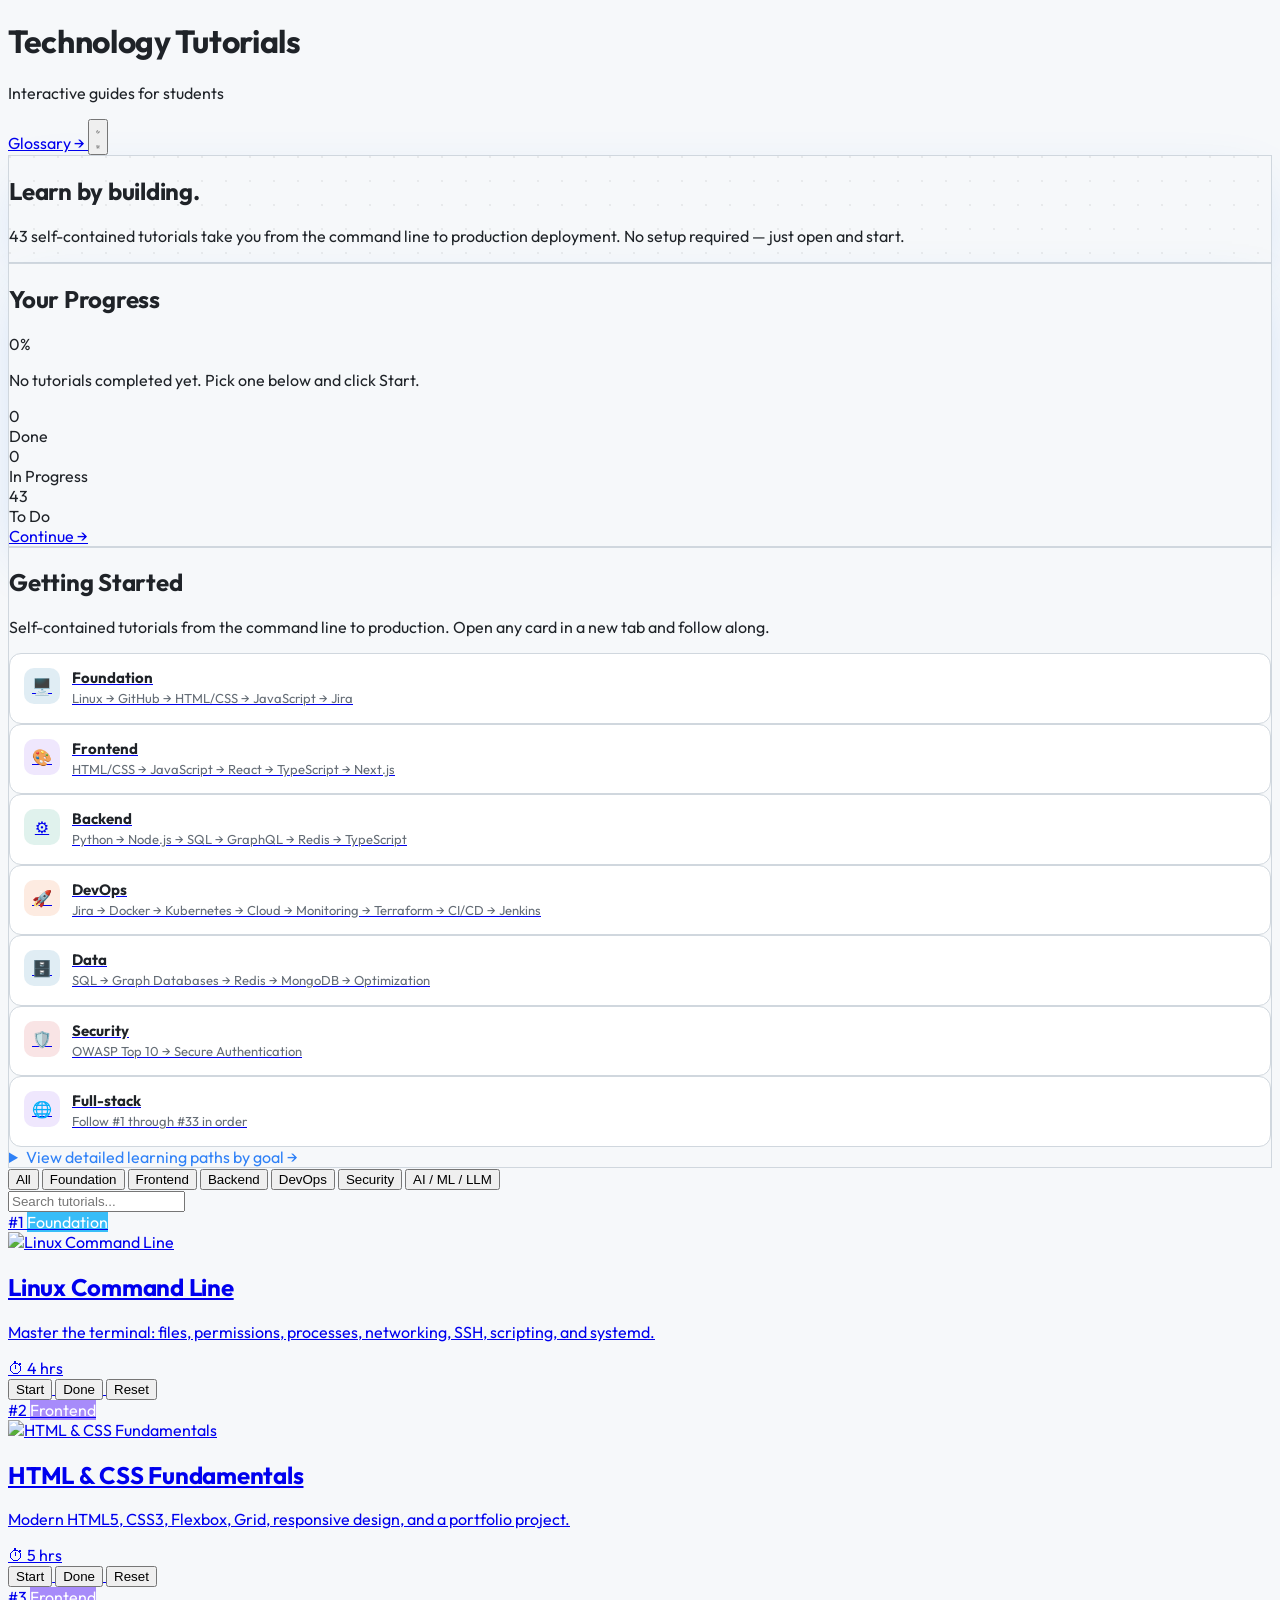
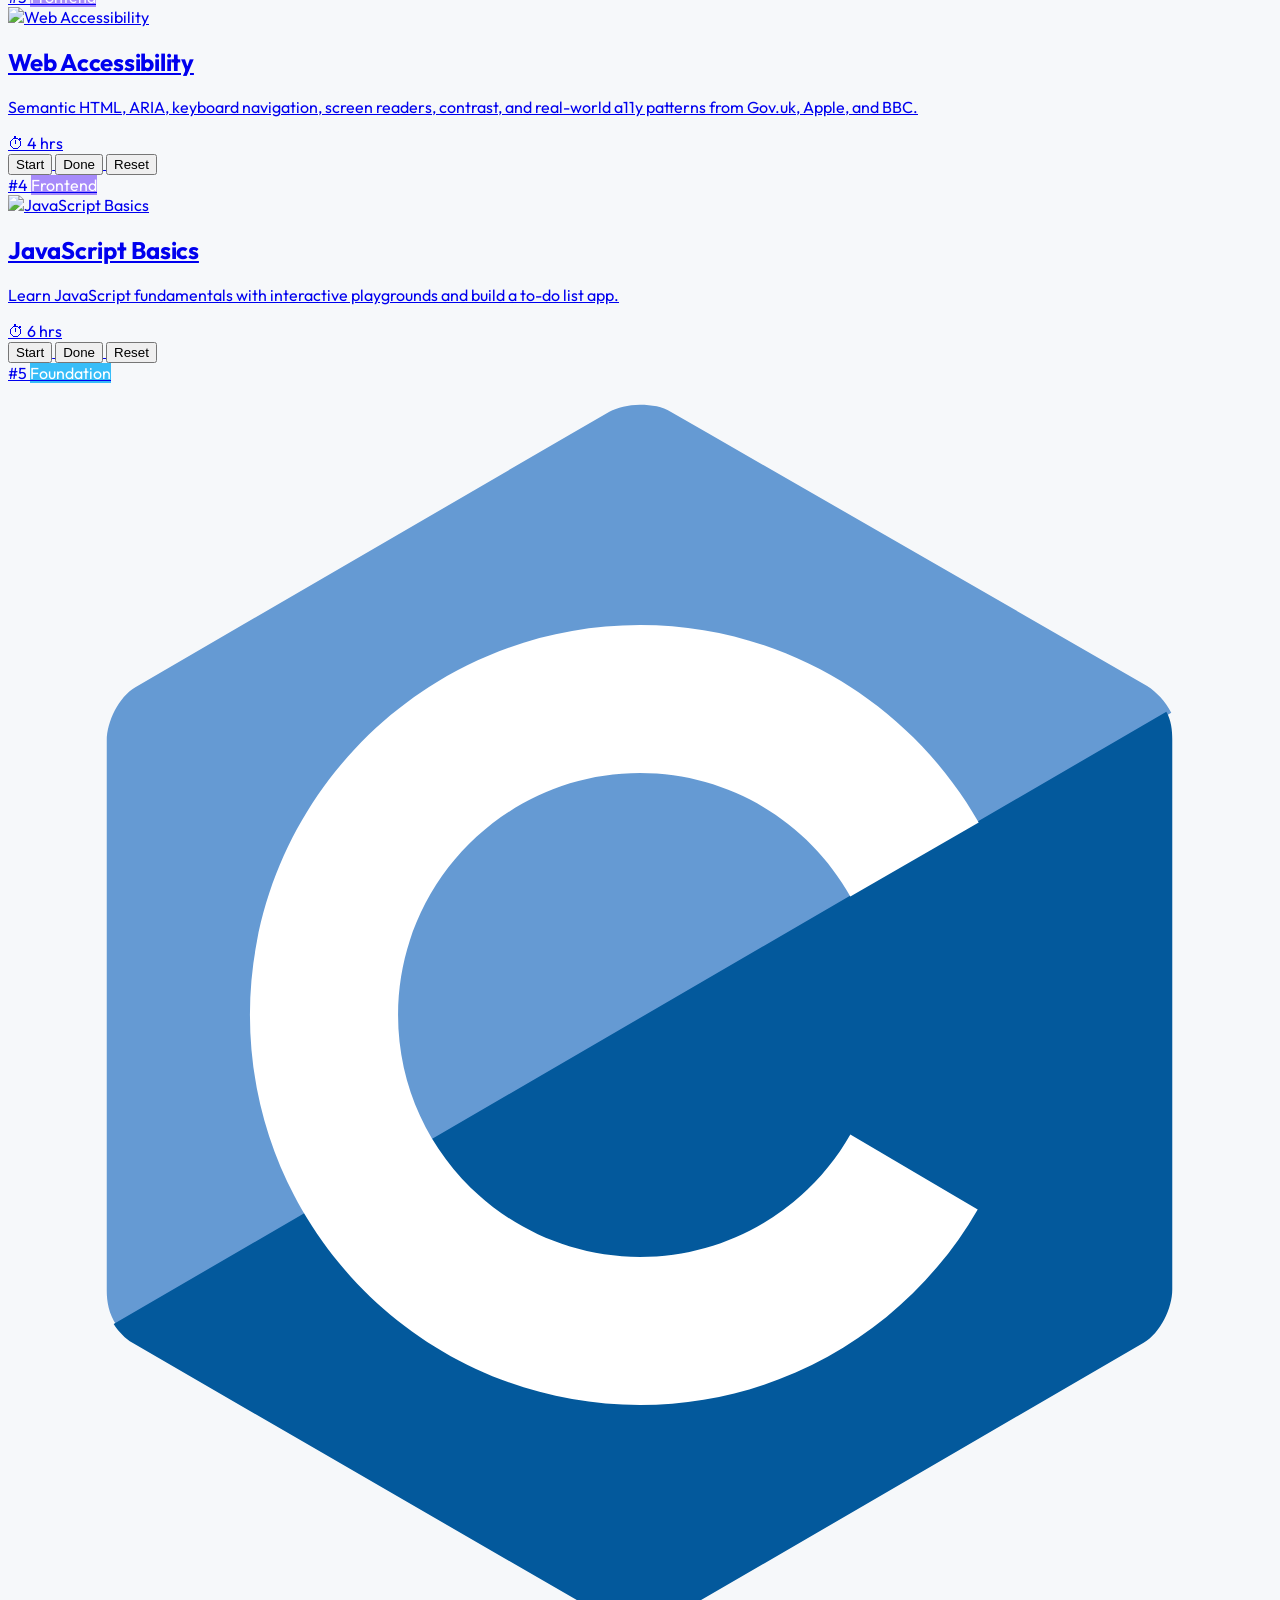
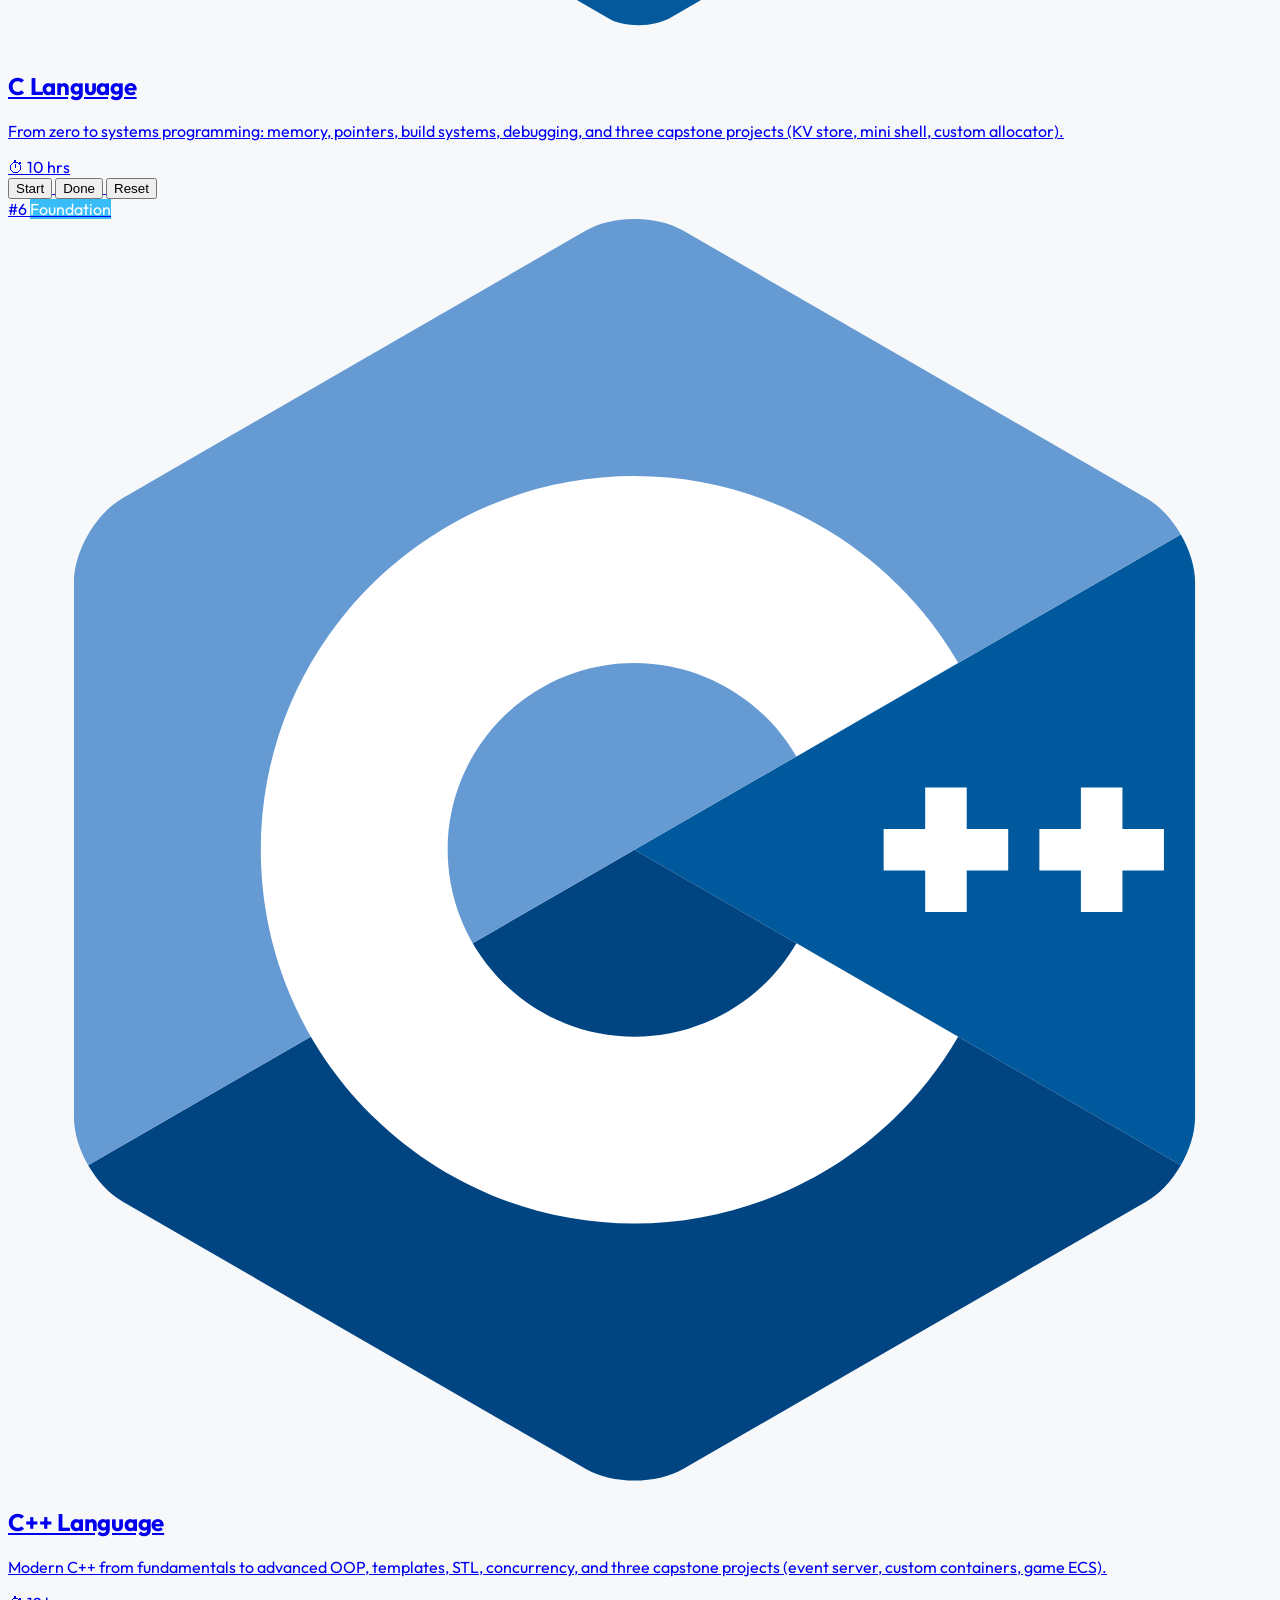
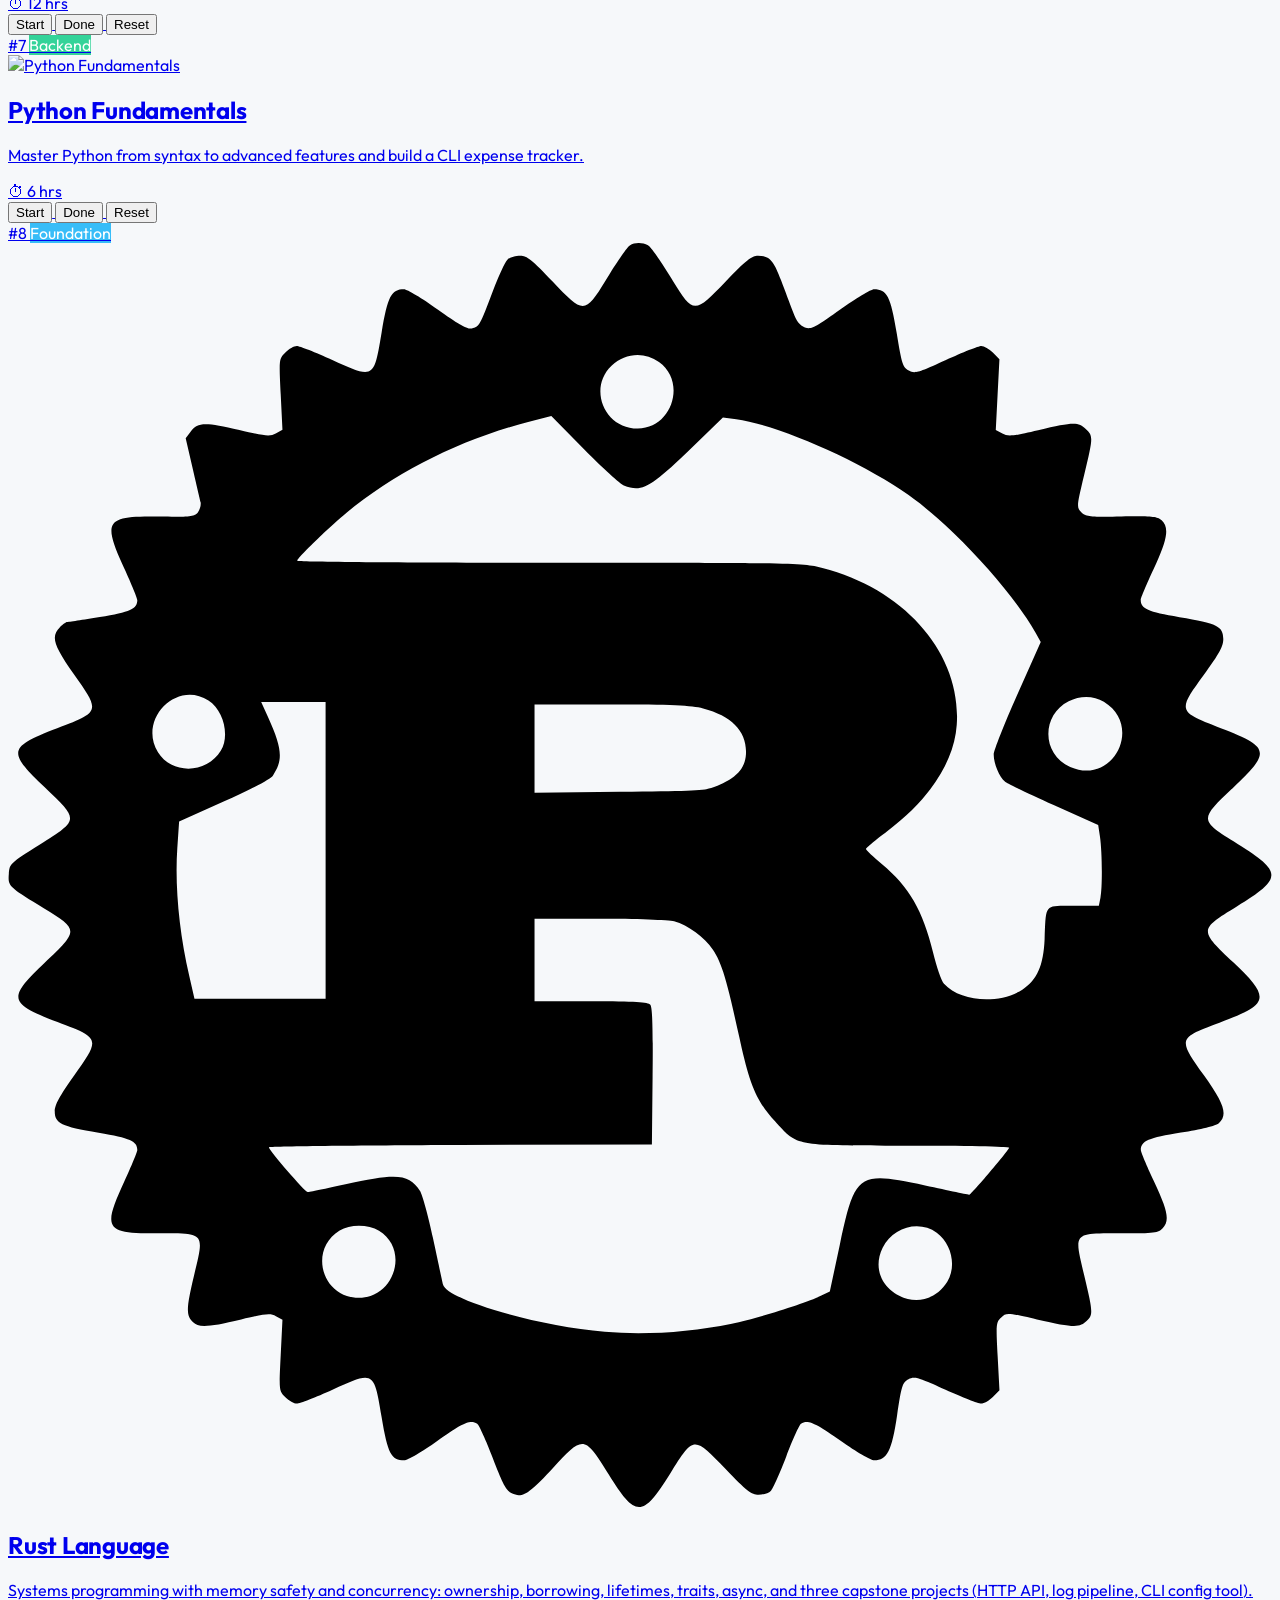
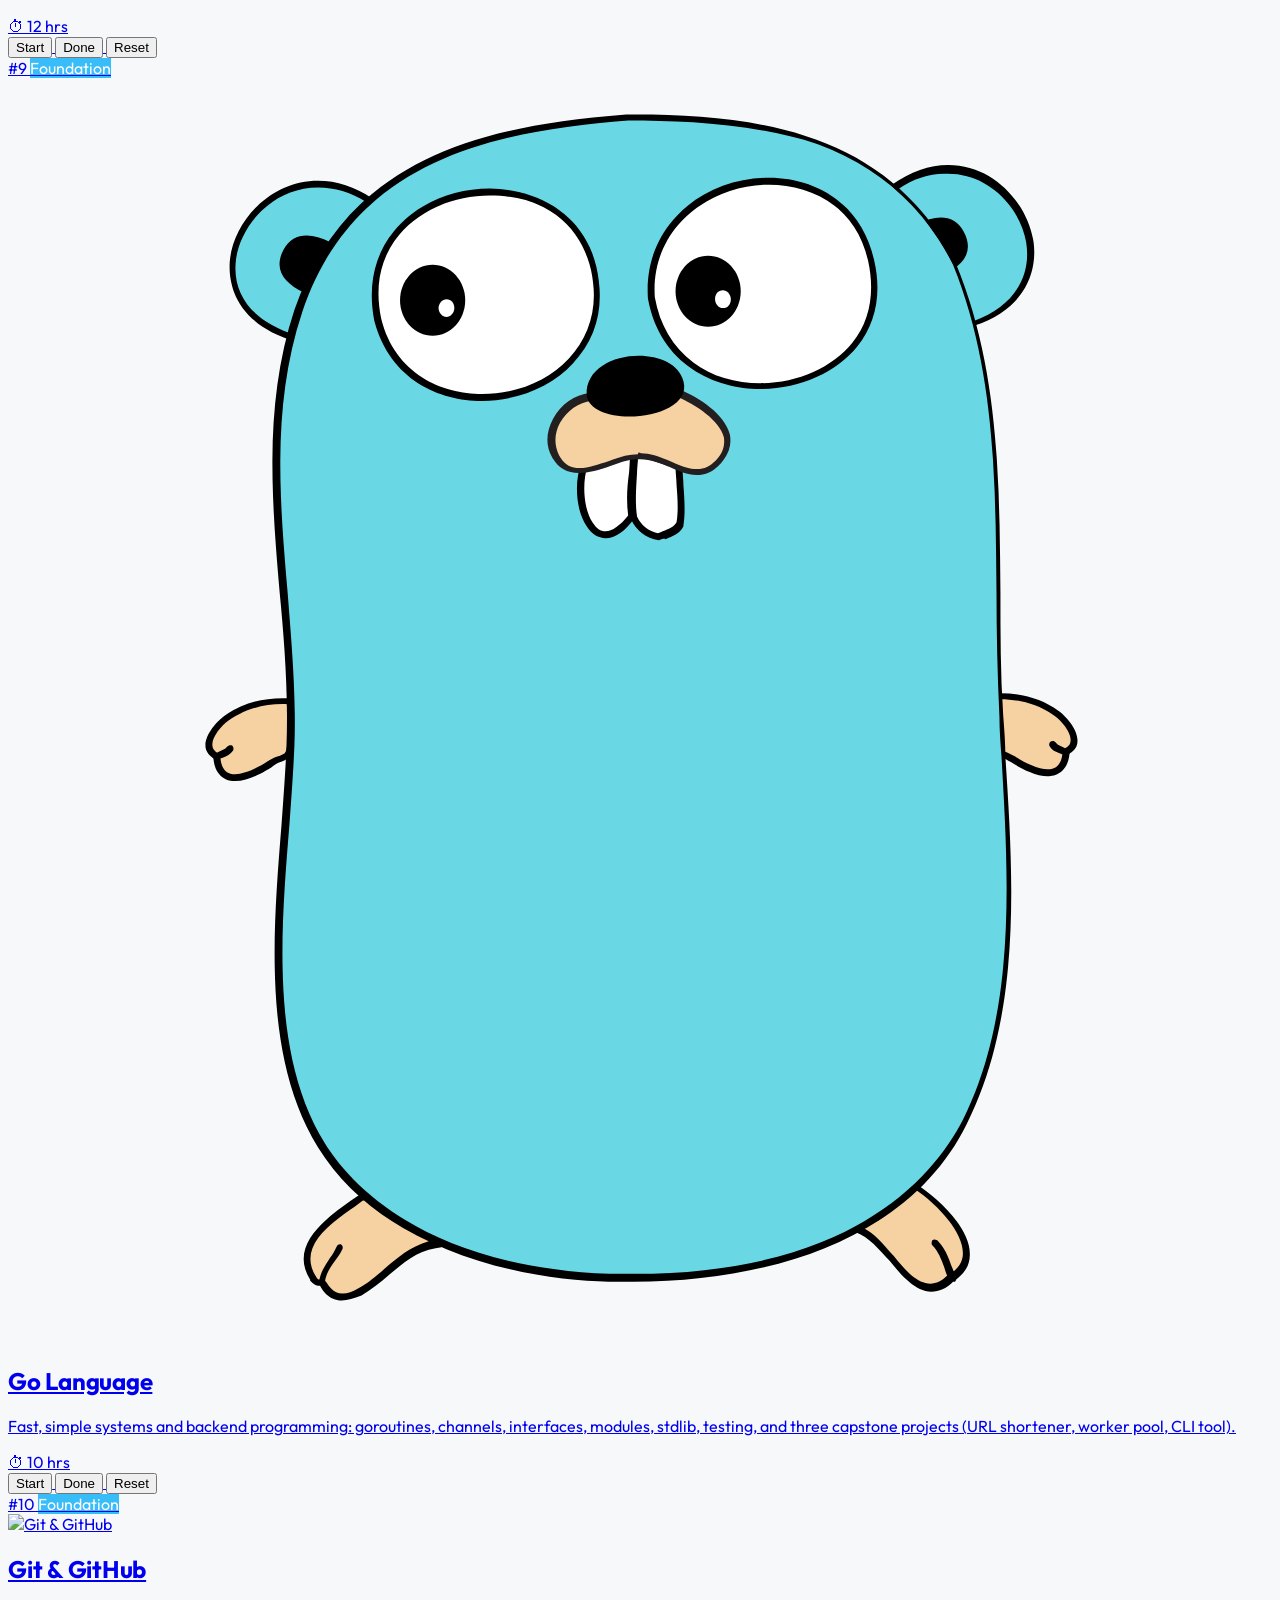
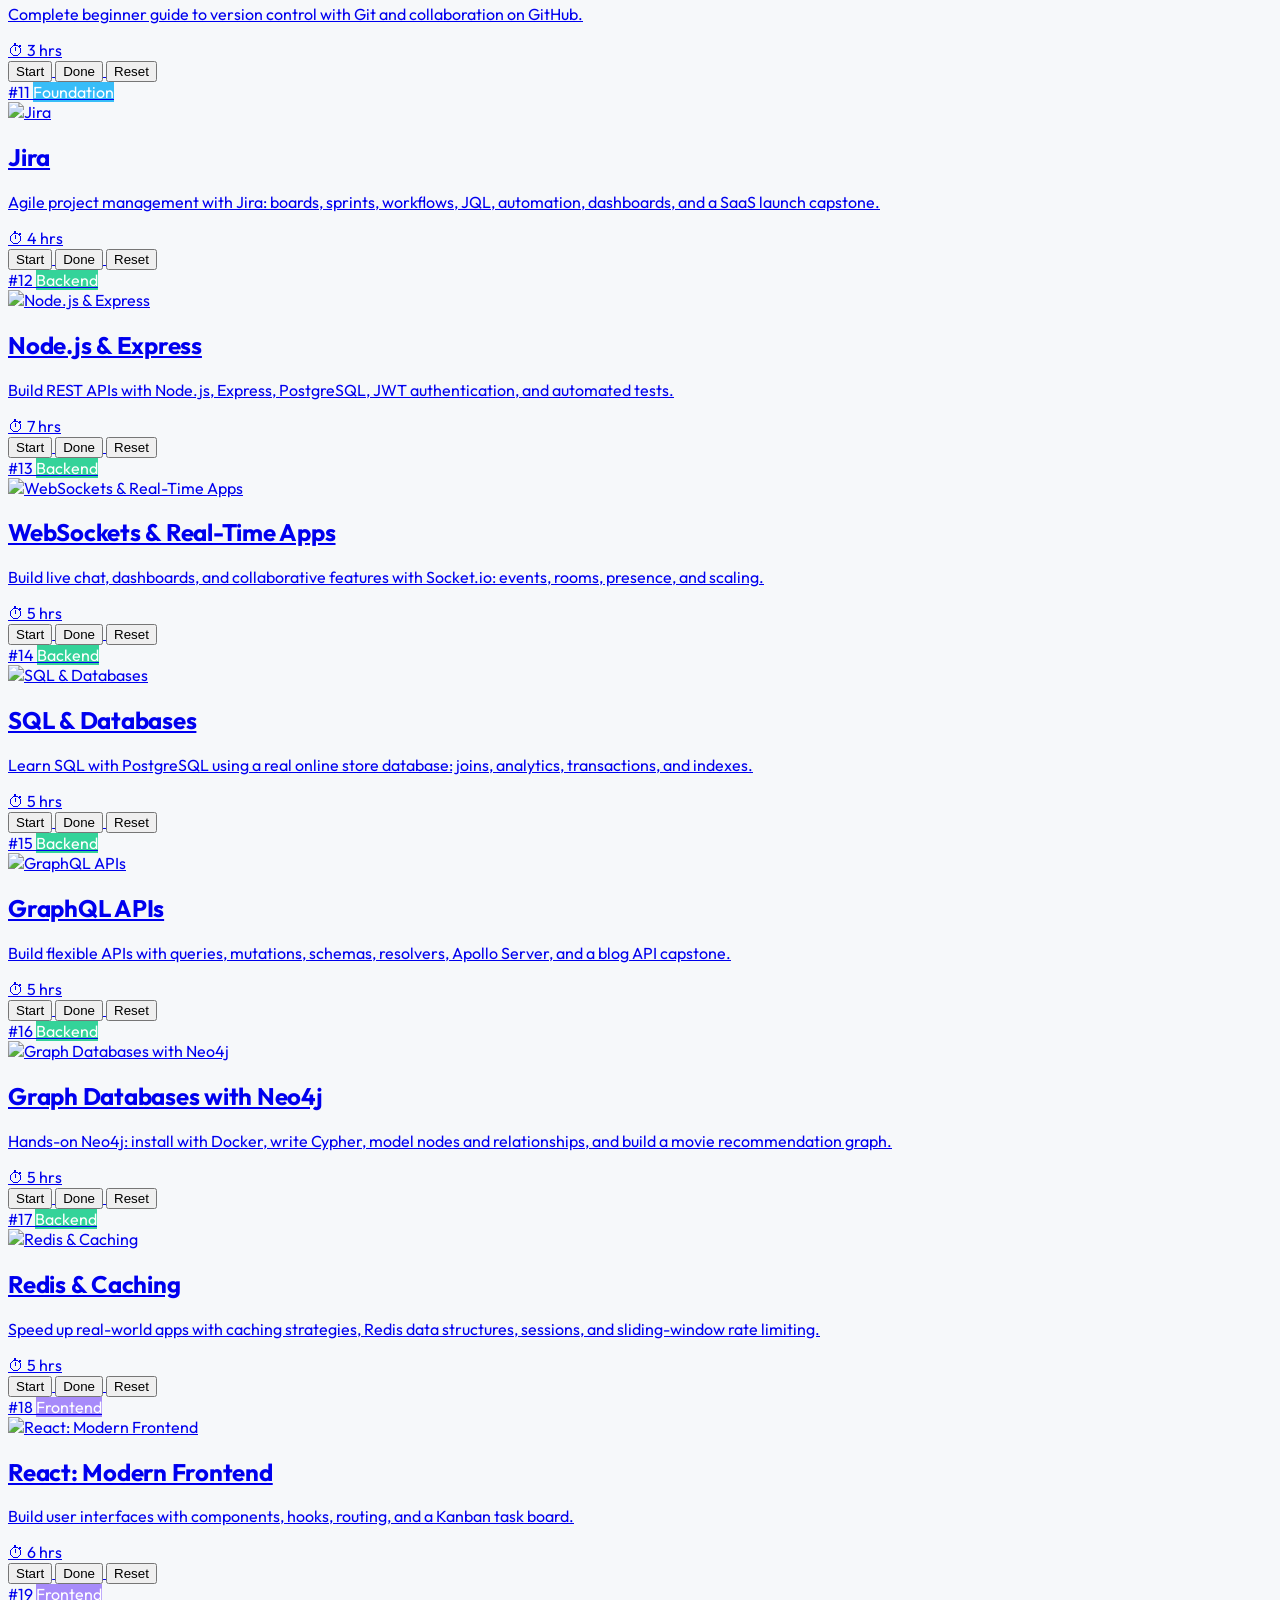
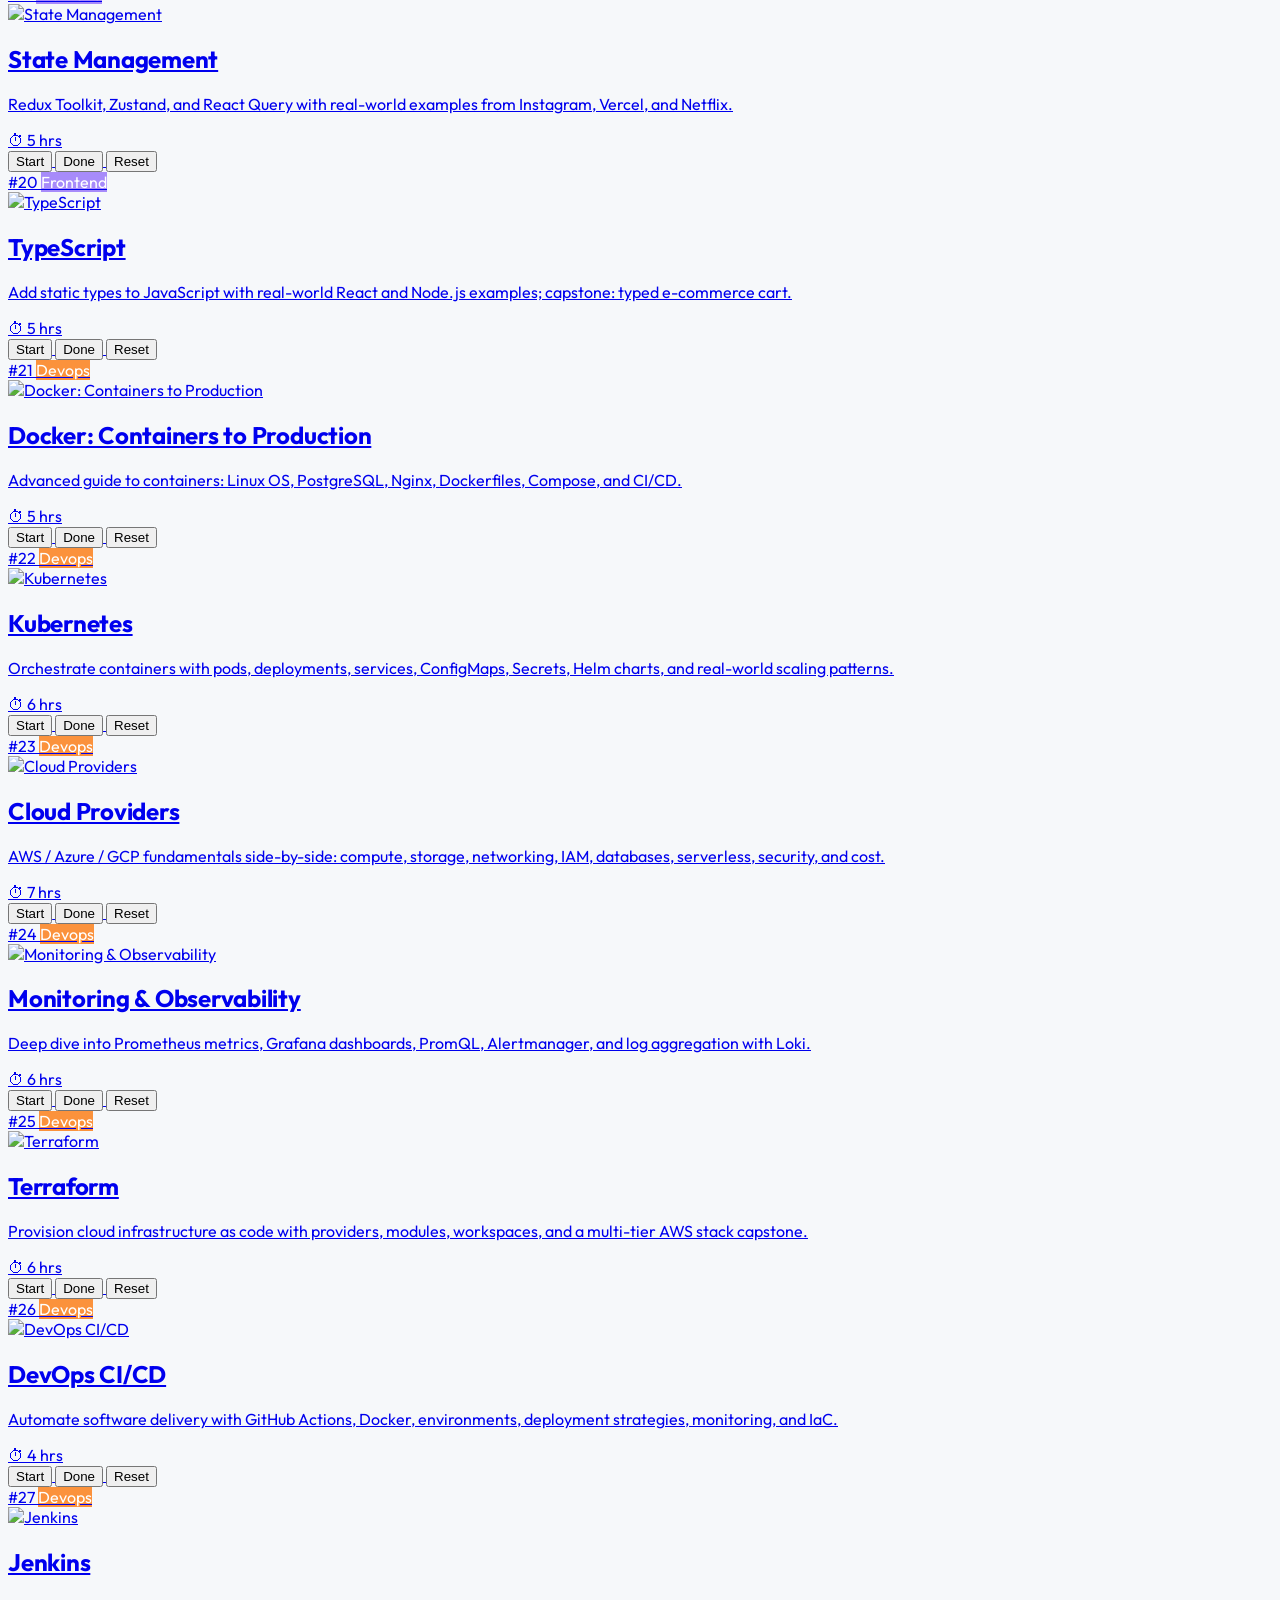
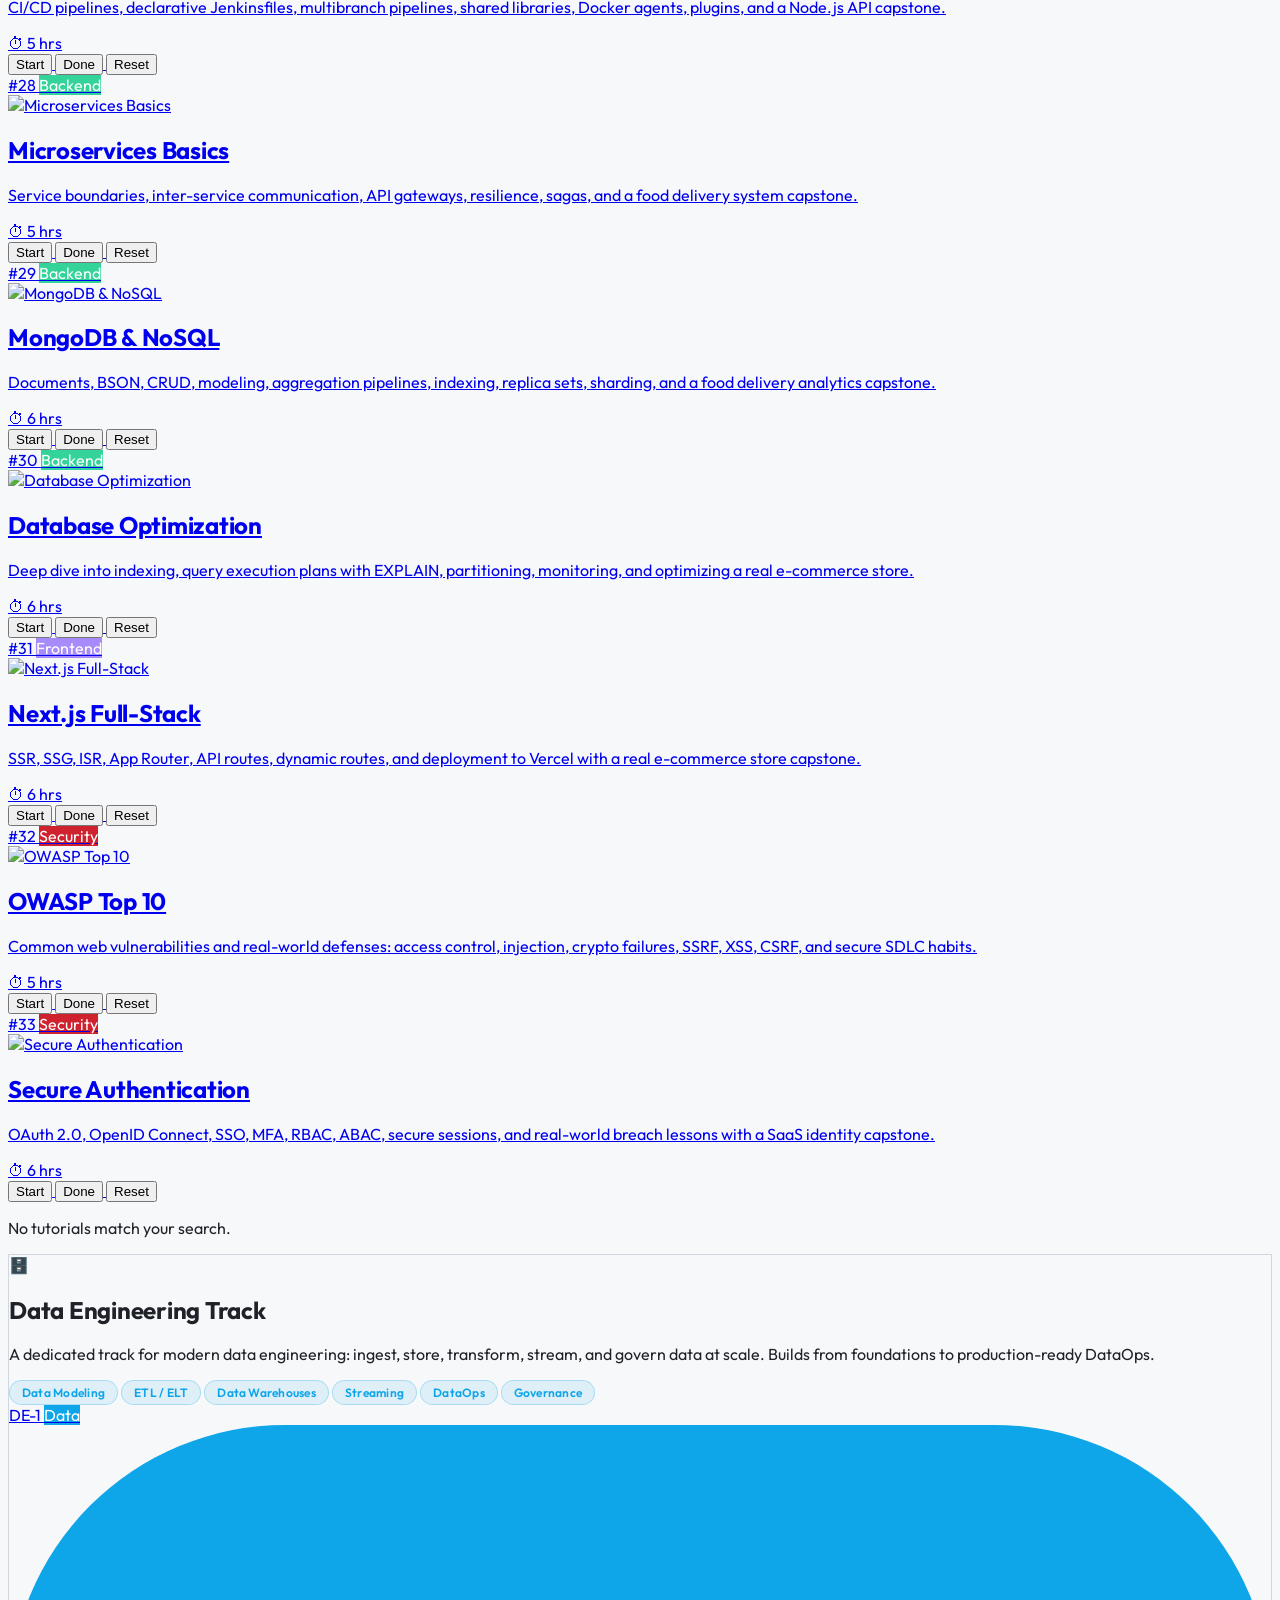
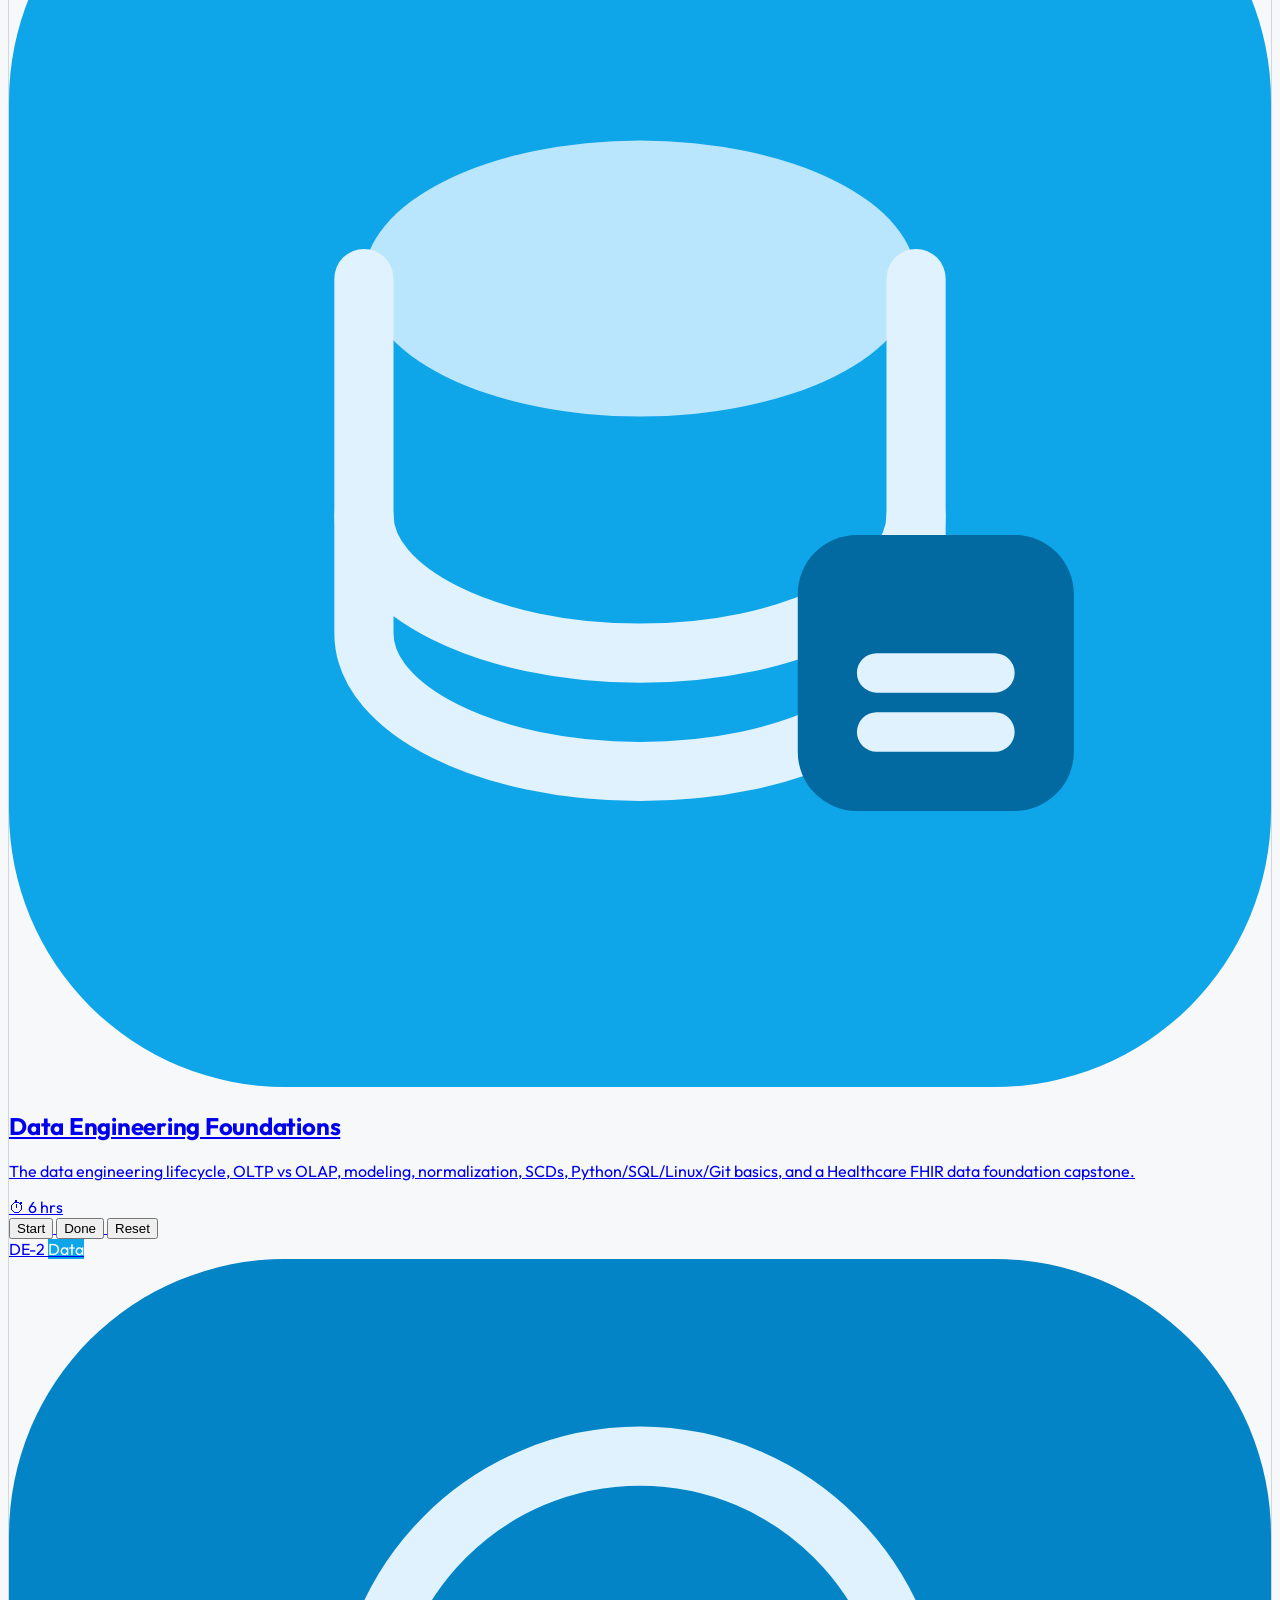
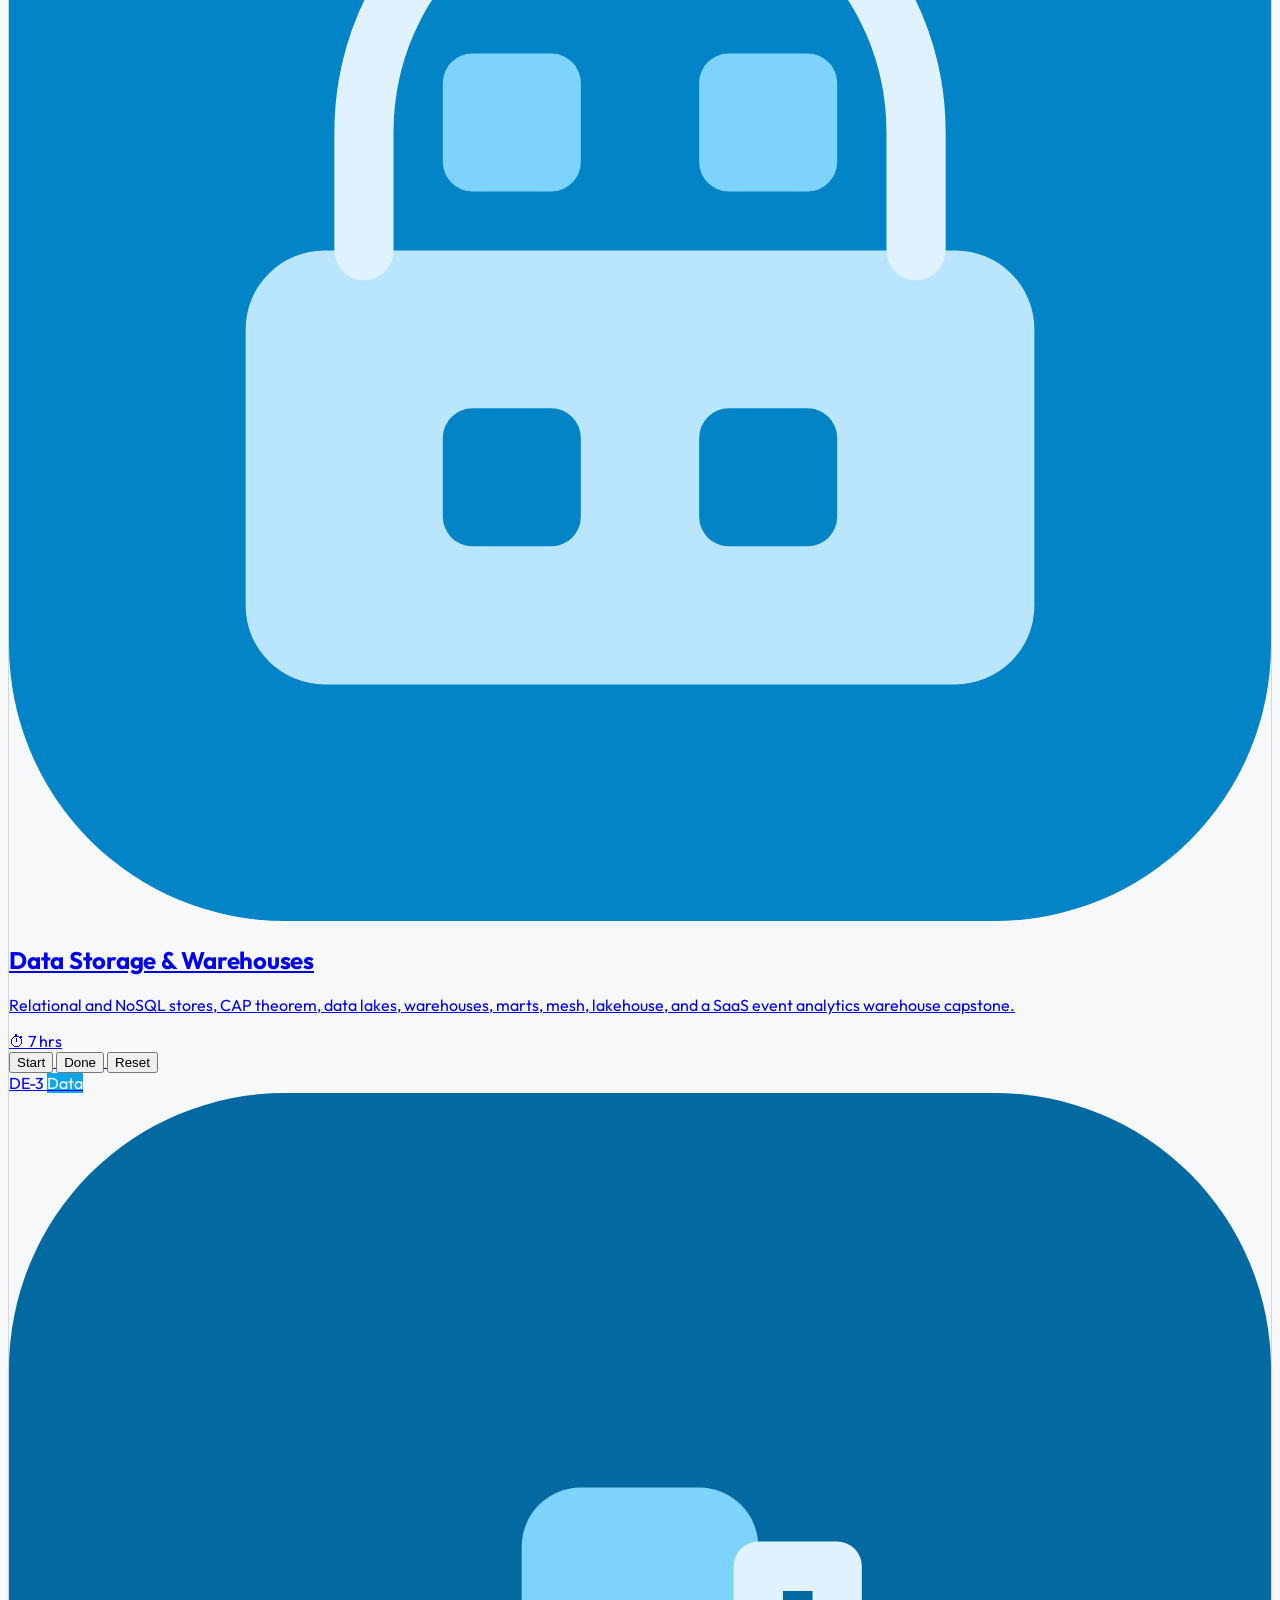
==== commit 49cf5032: "Moved favicons to main folder" ====
--- a/index.html
+++ b/index.html
@@ -439,7 +439,7 @@
         Foundation
        </span>
       </div>
-      <img alt="C Language" class="w-7 h-7 group-hover:scale-110 transition" src="assets/favicons/svg/C.svg"/>
+      <img alt="C Language" class="w-7 h-7 group-hover:scale-110 transition" src="assets/favicons/c.svg"/>
      </div>
      <div class="flex-1 min-h-0">
       <h2 class="text-lg font-bold mb-1 group-hover:text-[var(--brand-light)] transition">
@@ -462,7 +462,7 @@
         Foundation
        </span>
       </div>
-      <img alt="C++ Language" class="w-7 h-7 group-hover:scale-110 transition" src="assets/favicons/svg/C++-(CPlusPlus).svg"/>
+      <img alt="C++ Language" class="w-7 h-7 group-hover:scale-110 transition" src="assets/favicons/c++.svg"/>
      </div>
      <div class="flex-1 min-h-0">
       <h2 class="text-lg font-bold mb-1 group-hover:text-[var(--brand-light)] transition">
@@ -508,7 +508,7 @@
         Foundation
        </span>
       </div>
-      <img alt="Rust Language" class="w-7 h-7 group-hover:scale-110 transition" src="assets/favicons/svg/Rust.svg"/>
+      <img alt="Rust Language" class="w-7 h-7 group-hover:scale-110 transition" src="assets/favicons/rust.svg"/>
      </div>
      <div class="flex-1 min-h-0">
       <h2 class="text-lg font-bold mb-1 group-hover:text-[var(--brand-light)] transition">
@@ -531,7 +531,7 @@
         Foundation
        </span>
       </div>
-      <img alt="Go Language" class="w-7 h-7 group-hover:scale-110 transition" src="assets/favicons/svg/Go.svg"/>
+      <img alt="Go Language" class="w-7 h-7 group-hover:scale-110 transition" src="assets/favicons/go.svg"/>
      </div>
      <div class="flex-1 min-h-0">
       <h2 class="text-lg font-bold mb-1 group-hover:text-[var(--brand-light)] transition">
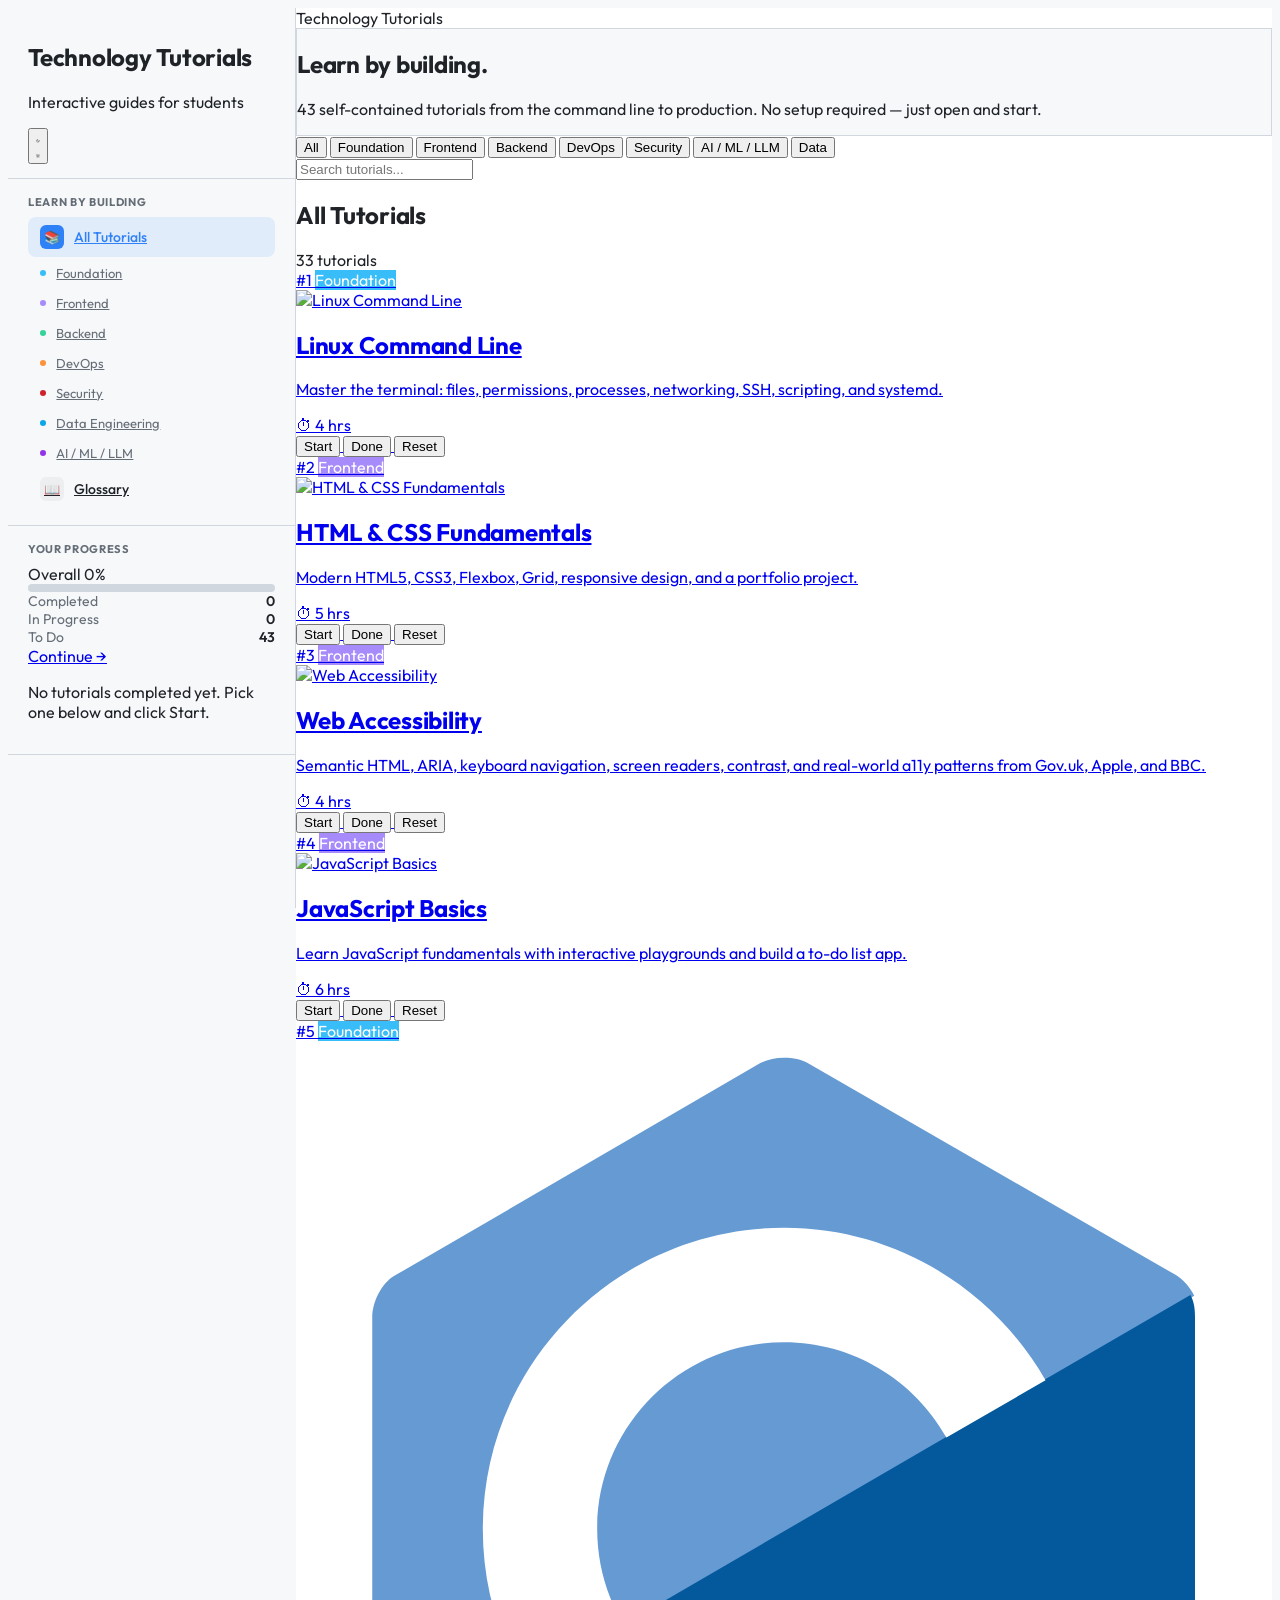
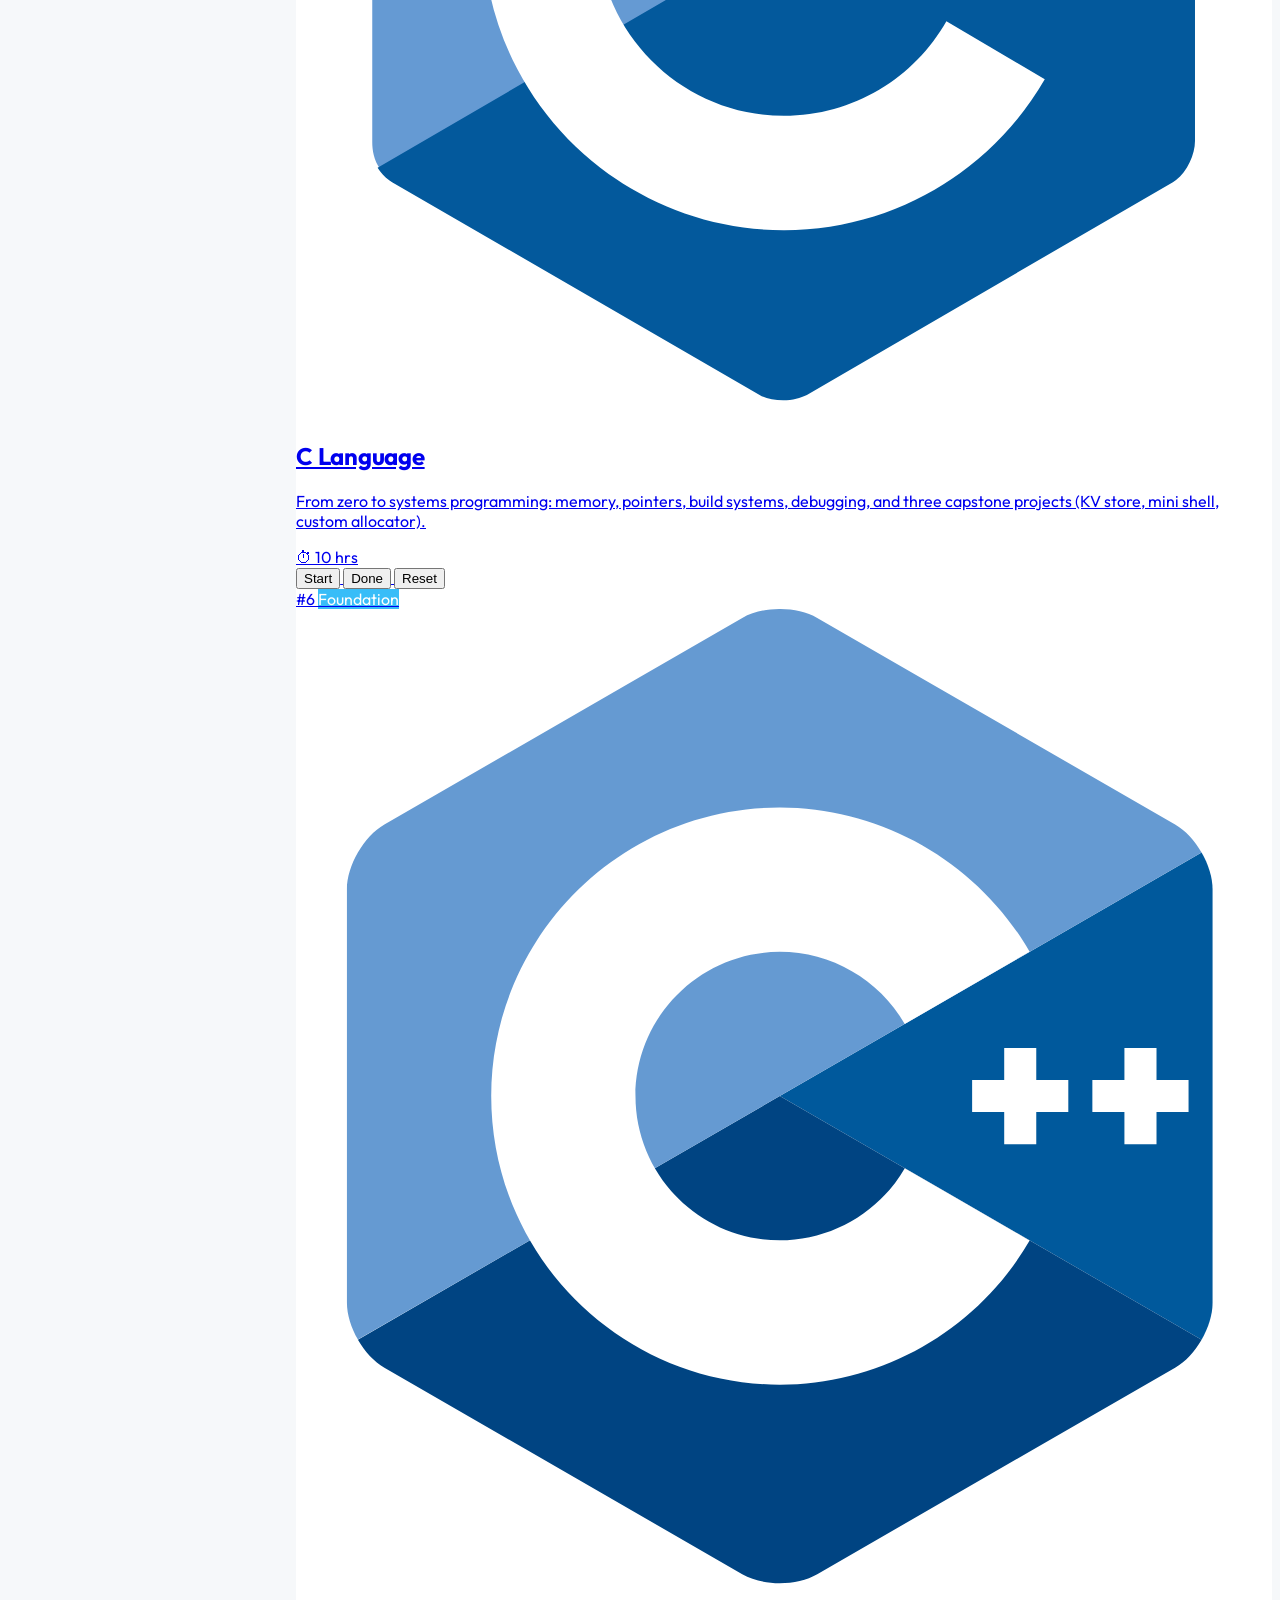
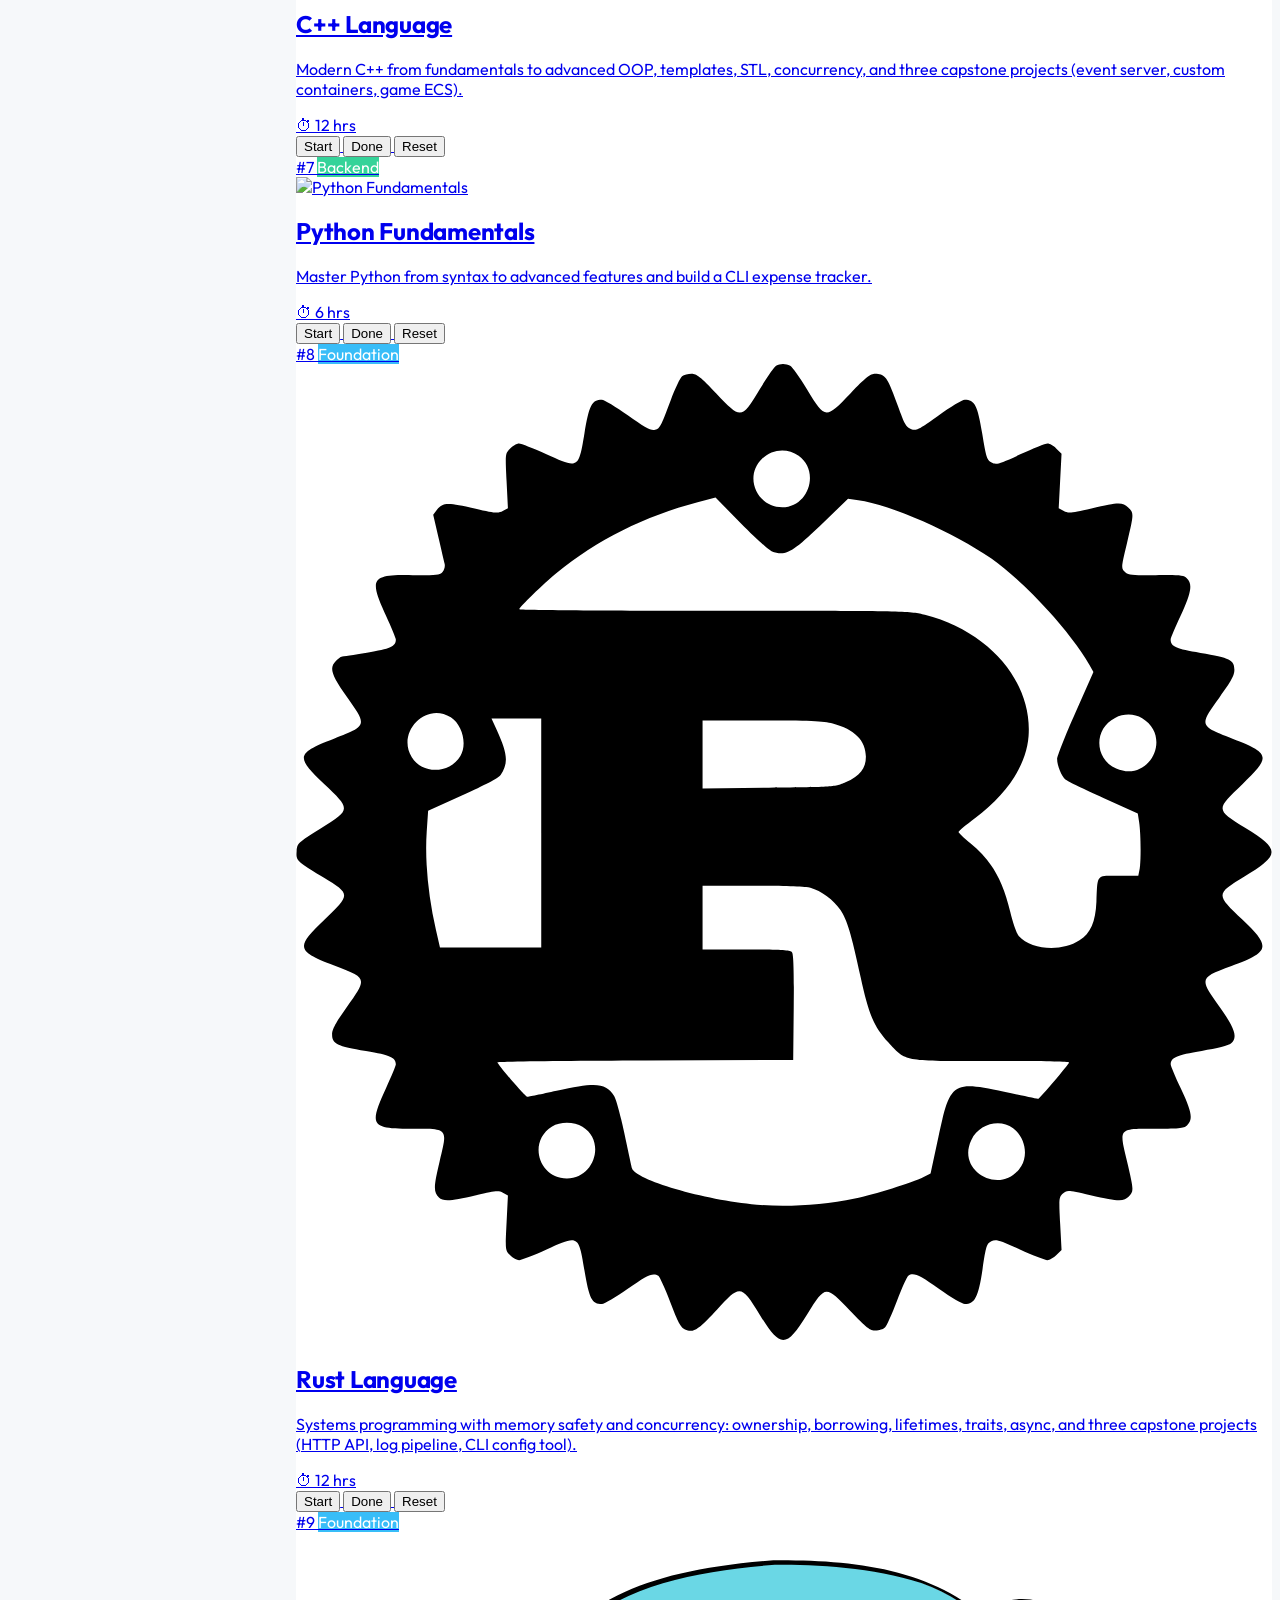
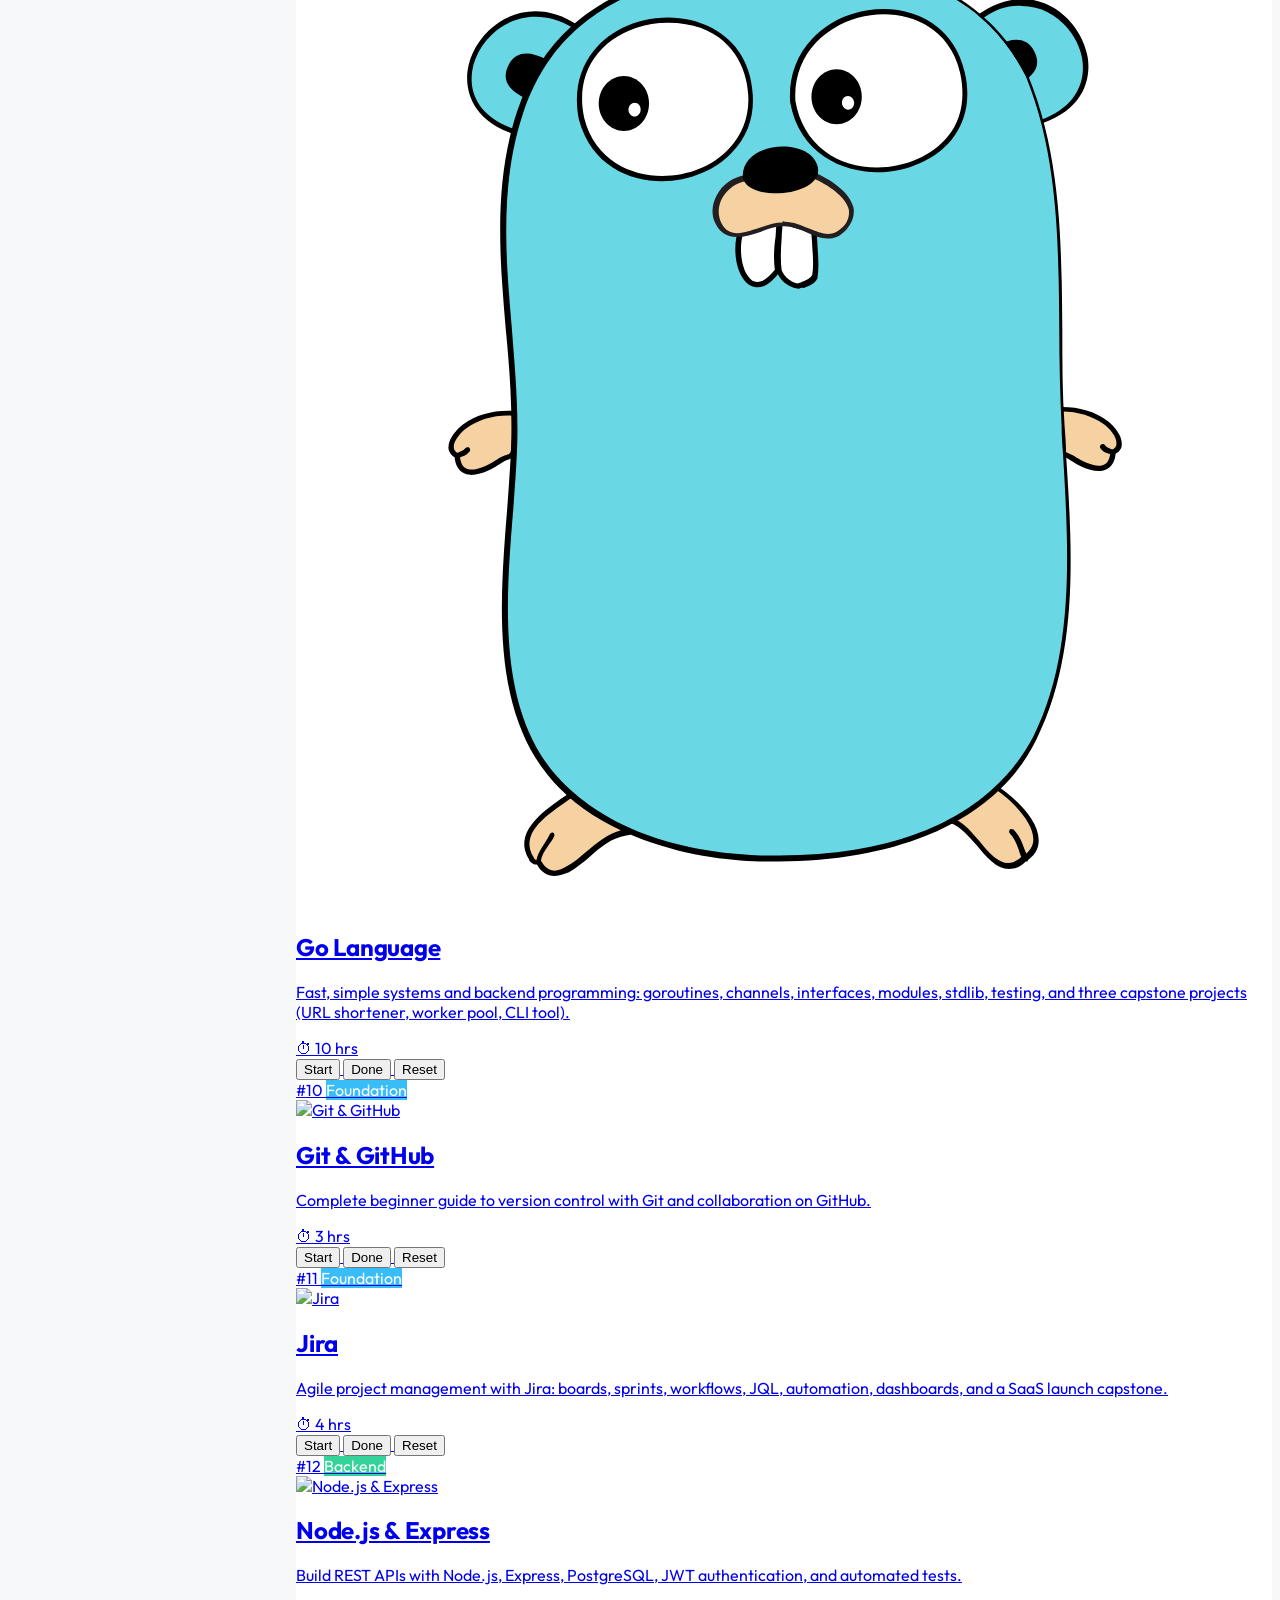
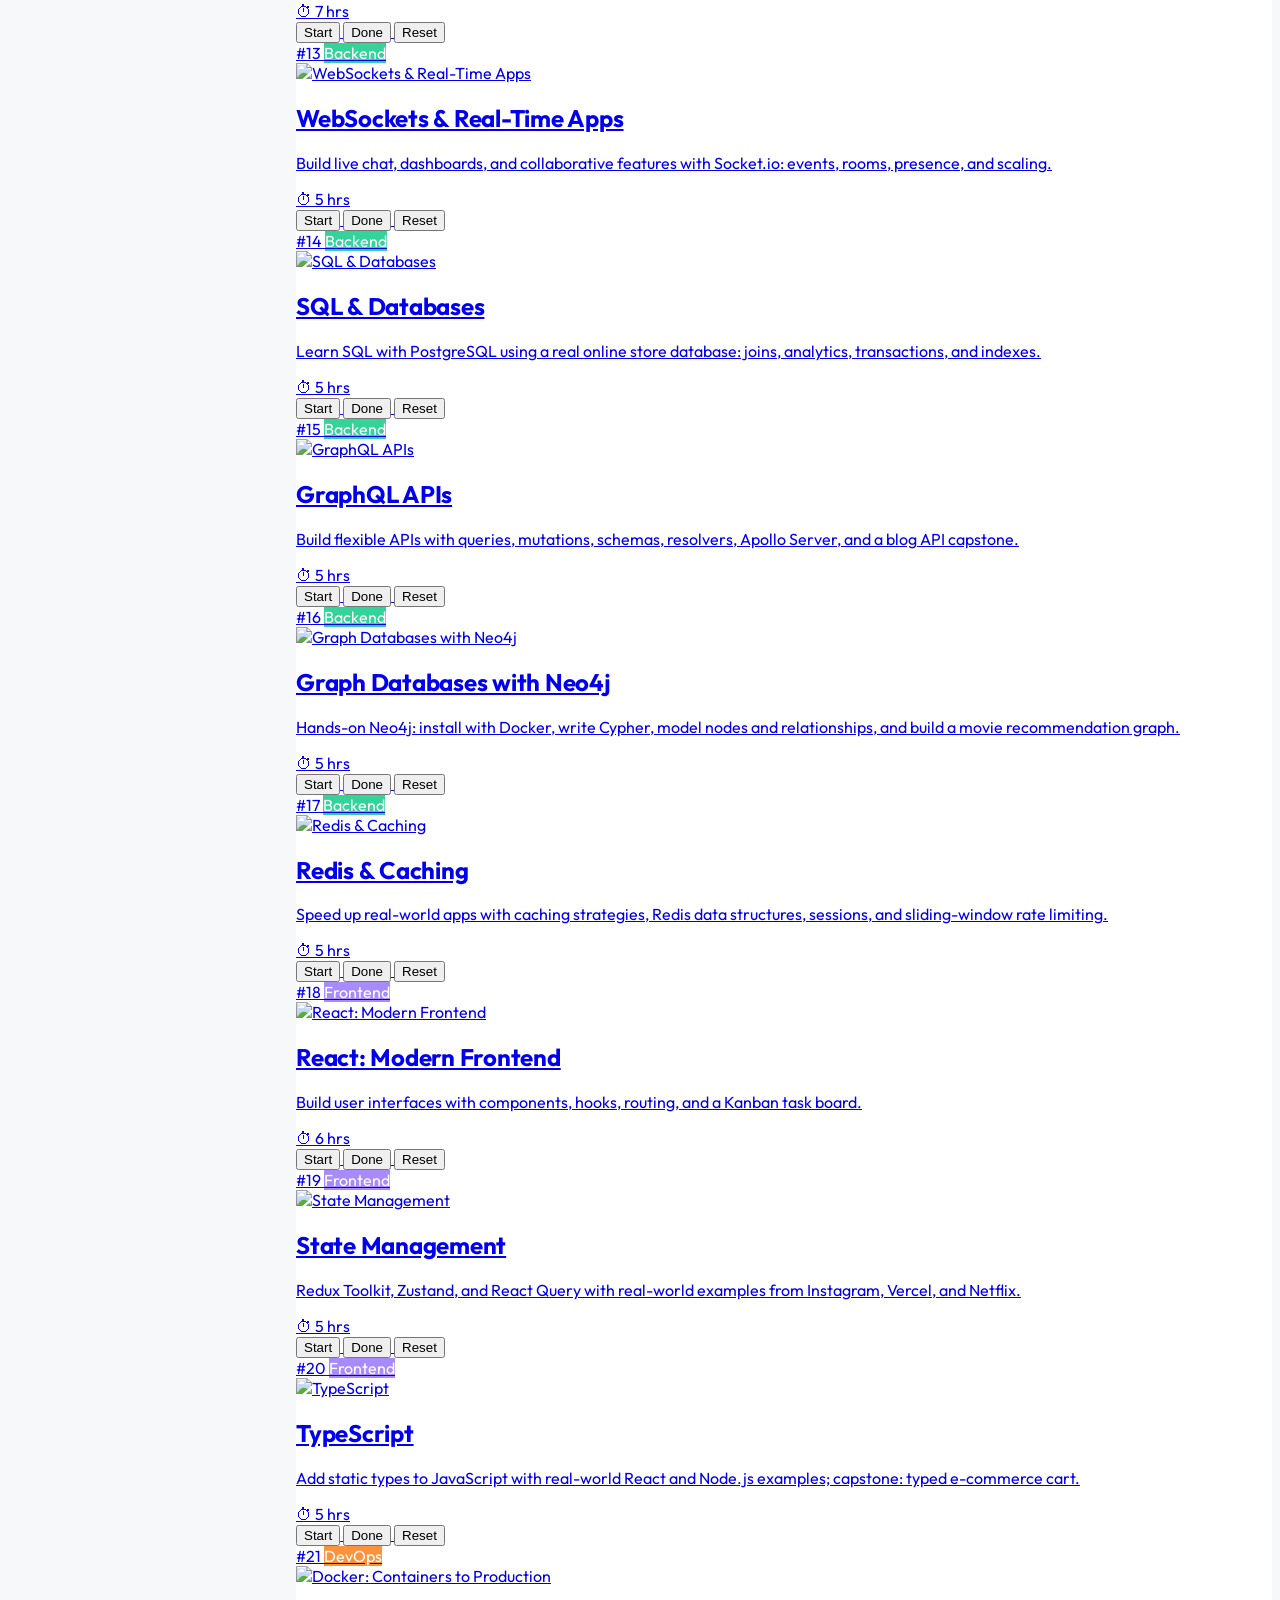
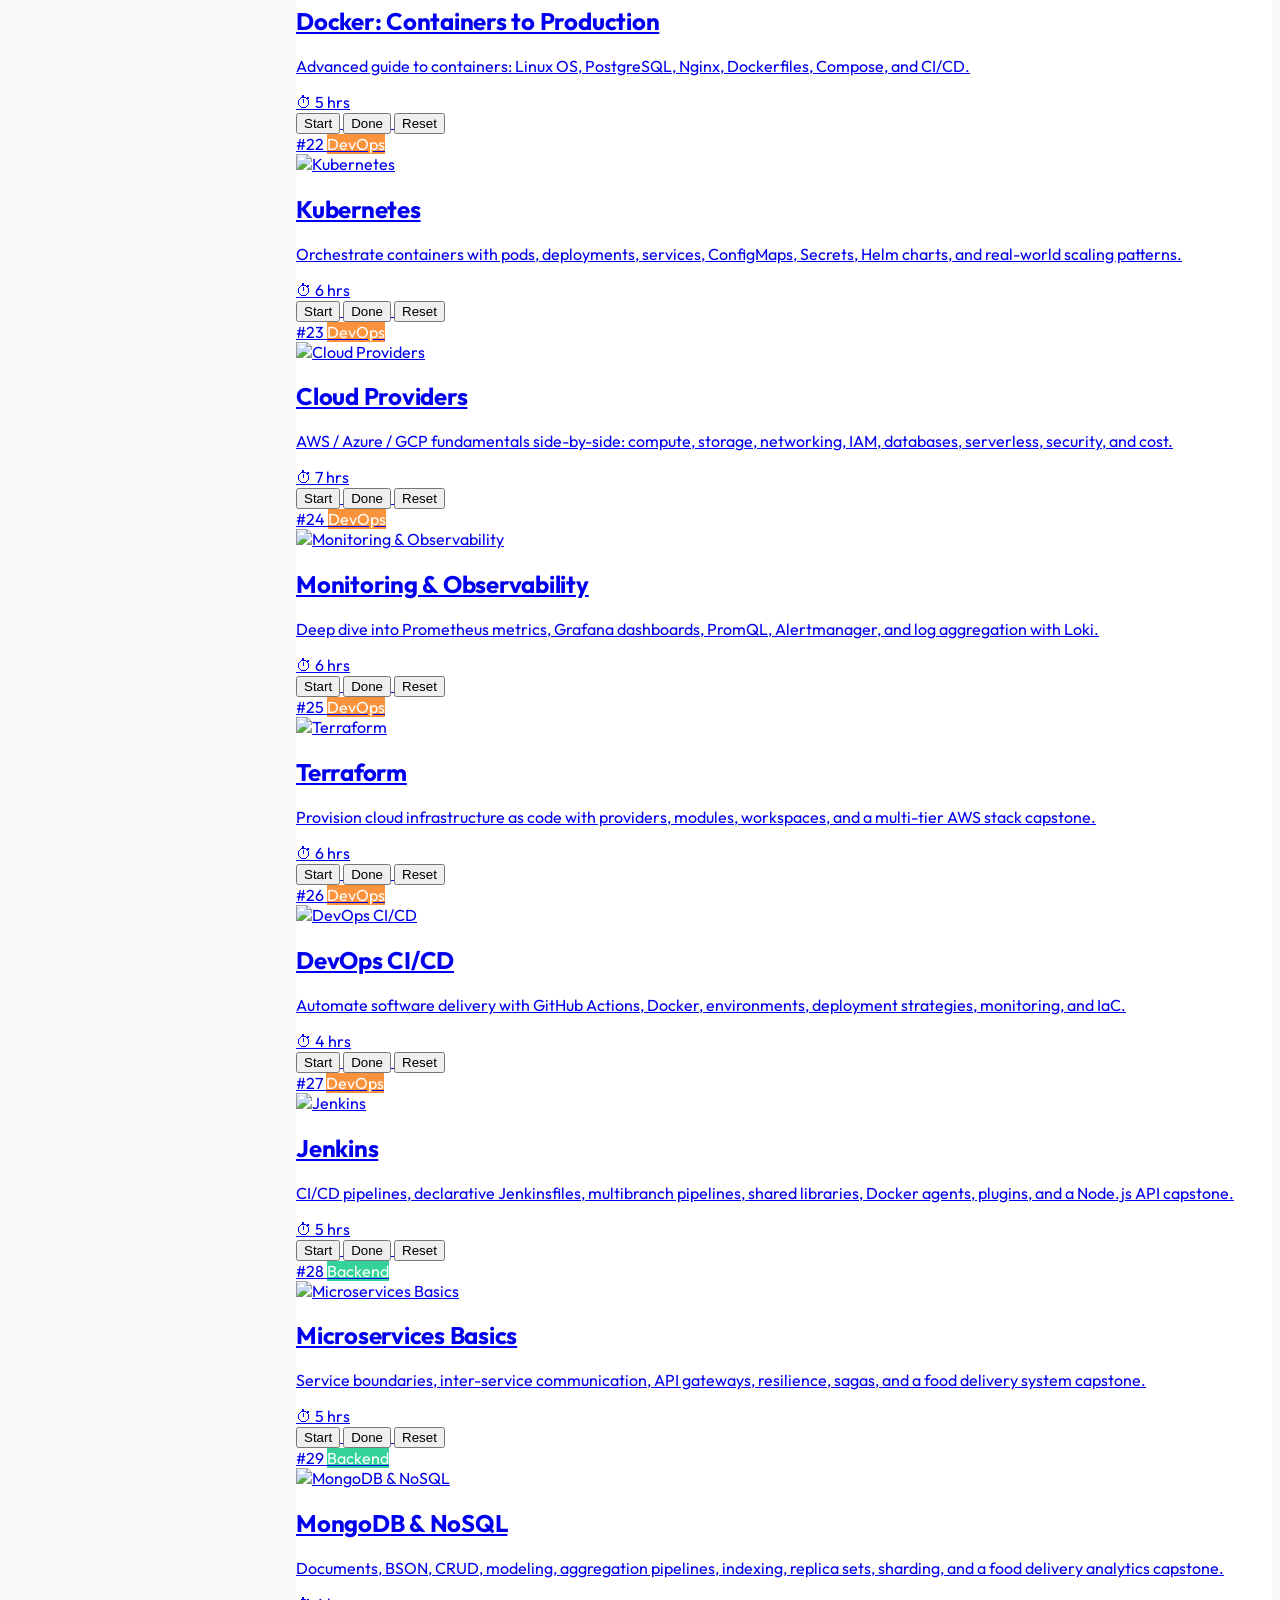
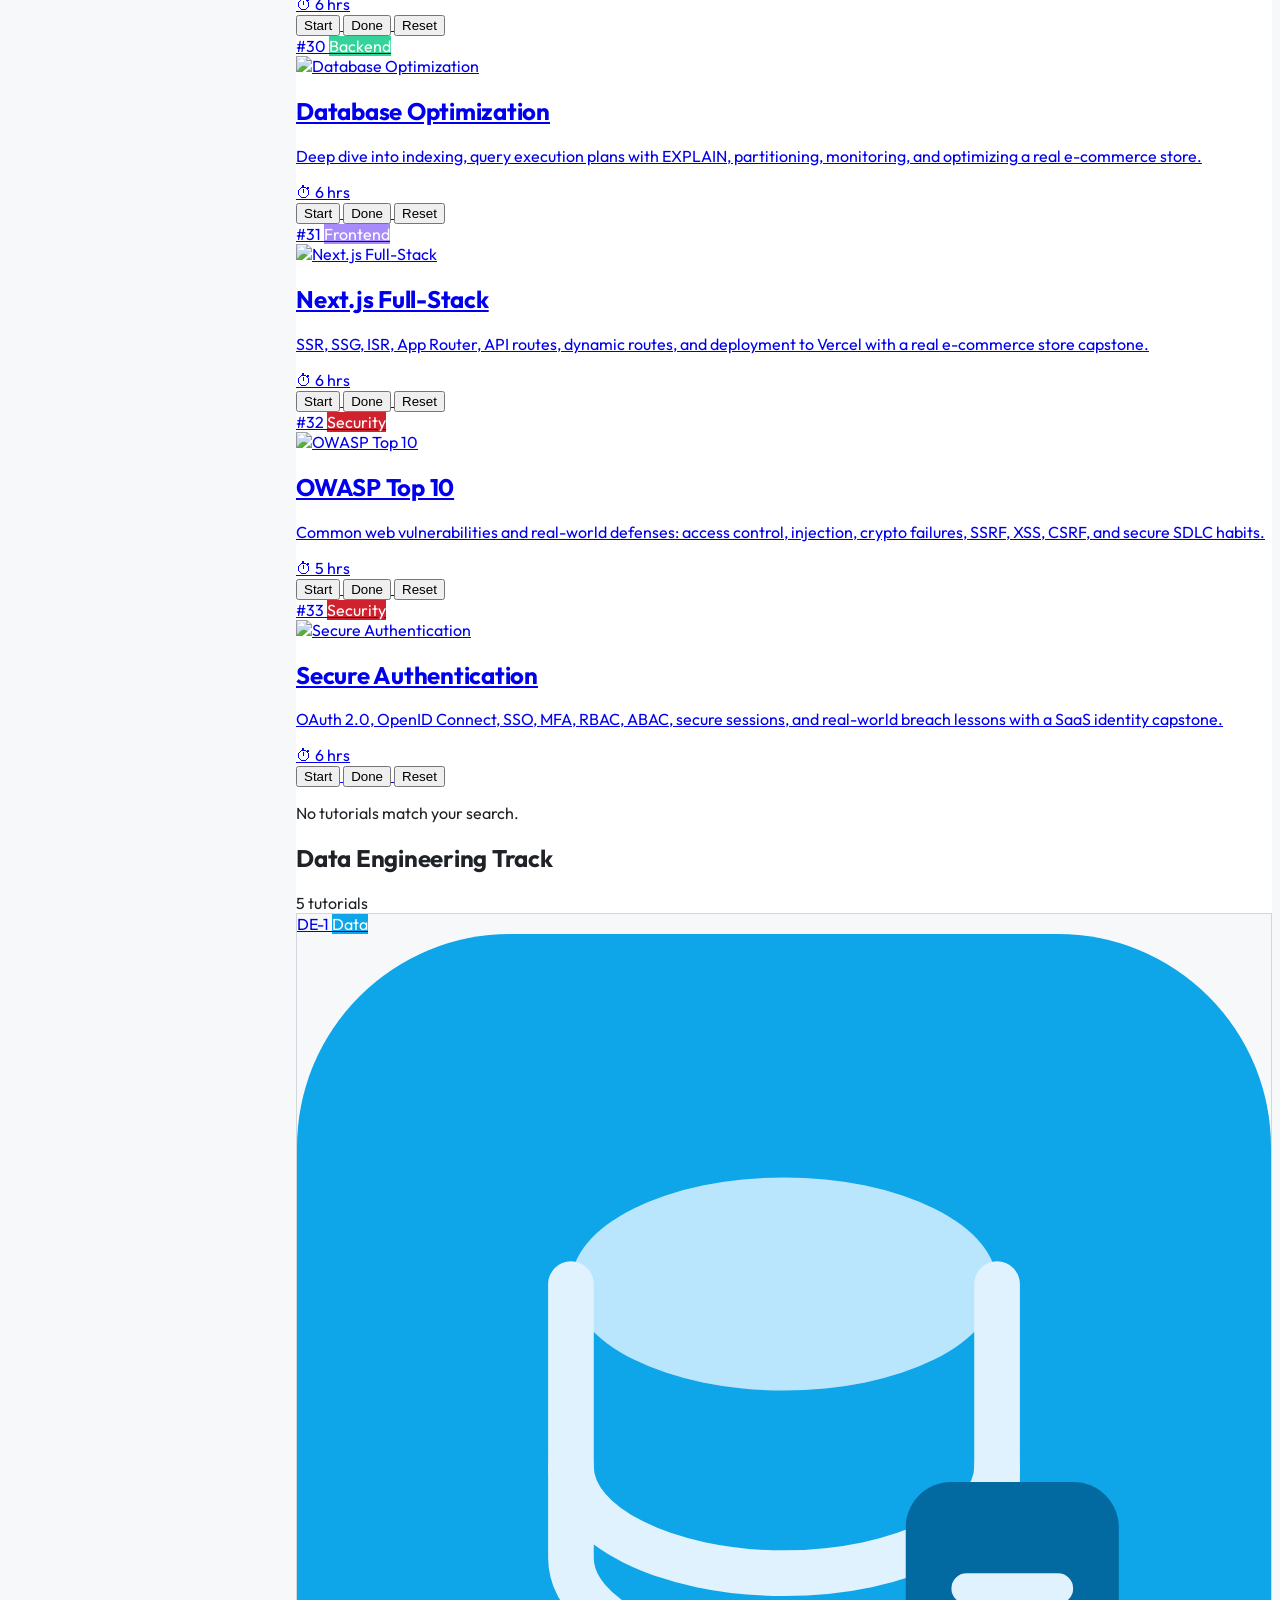
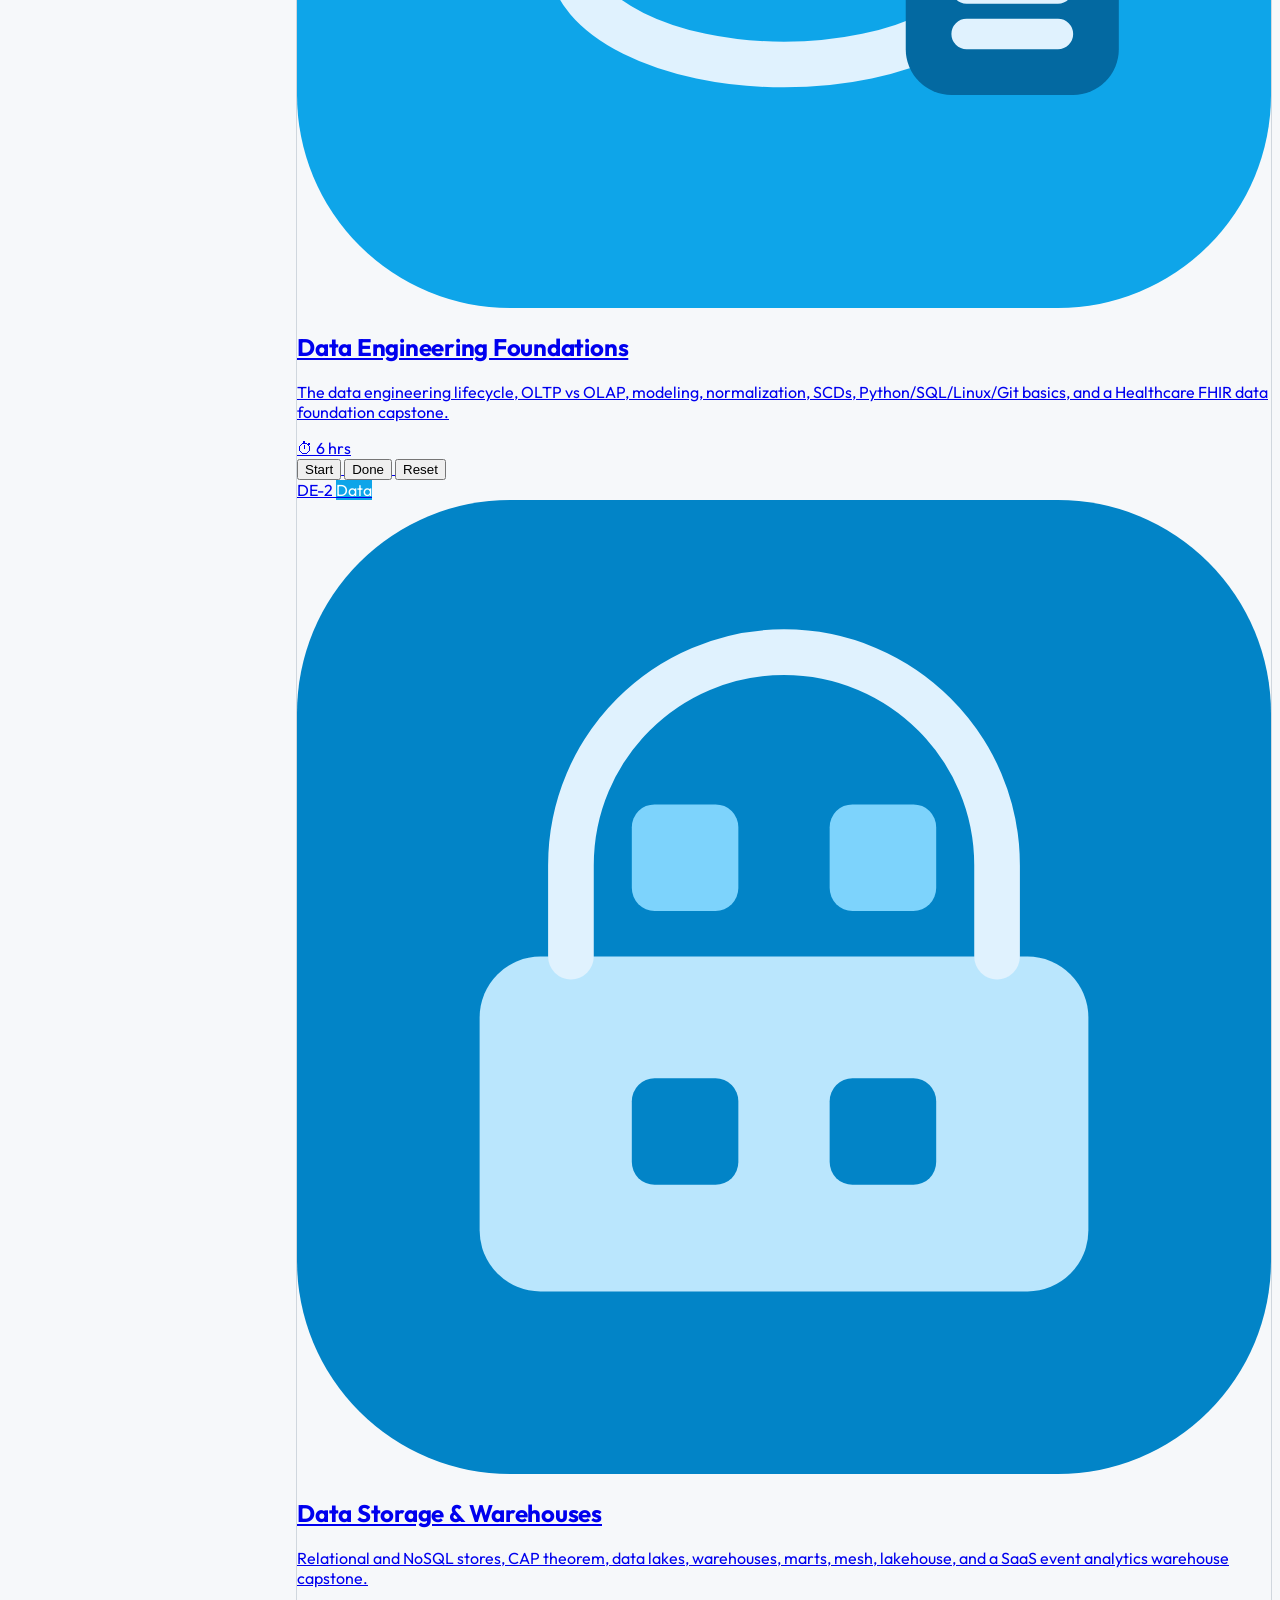
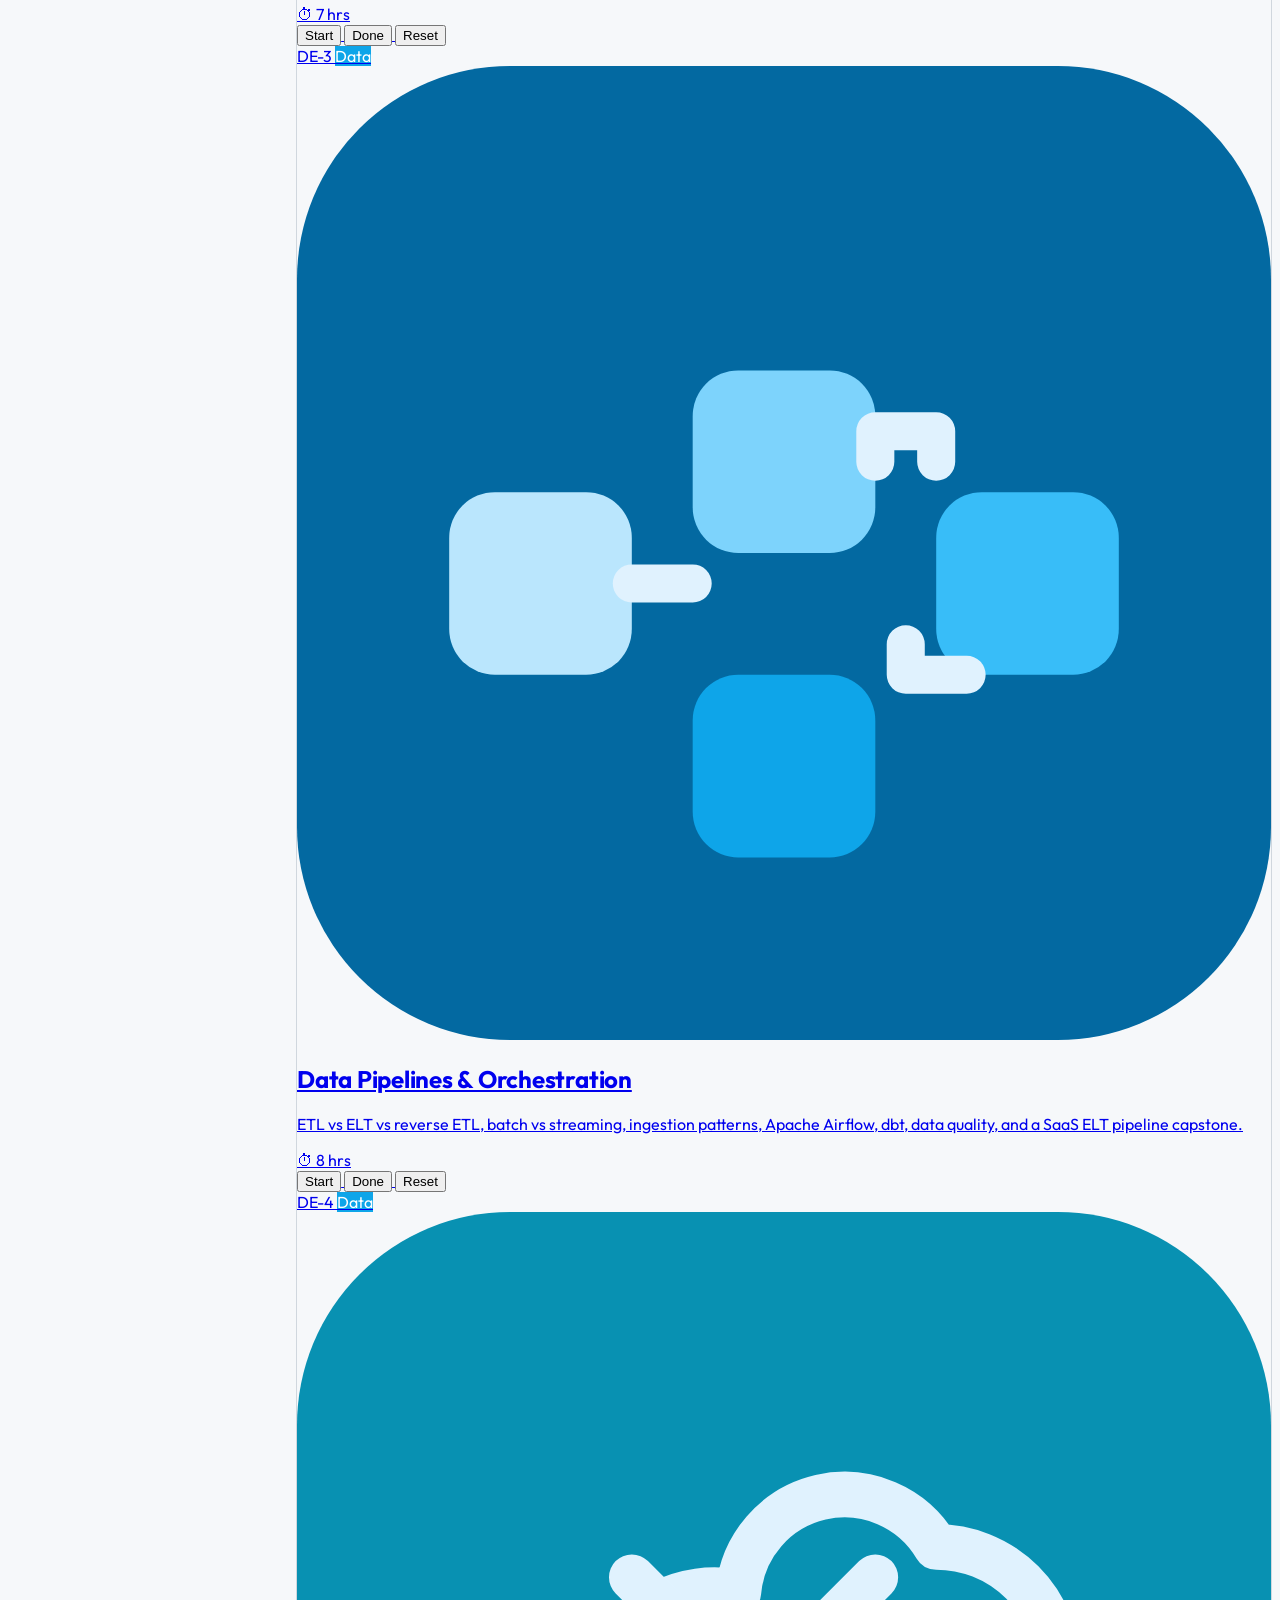
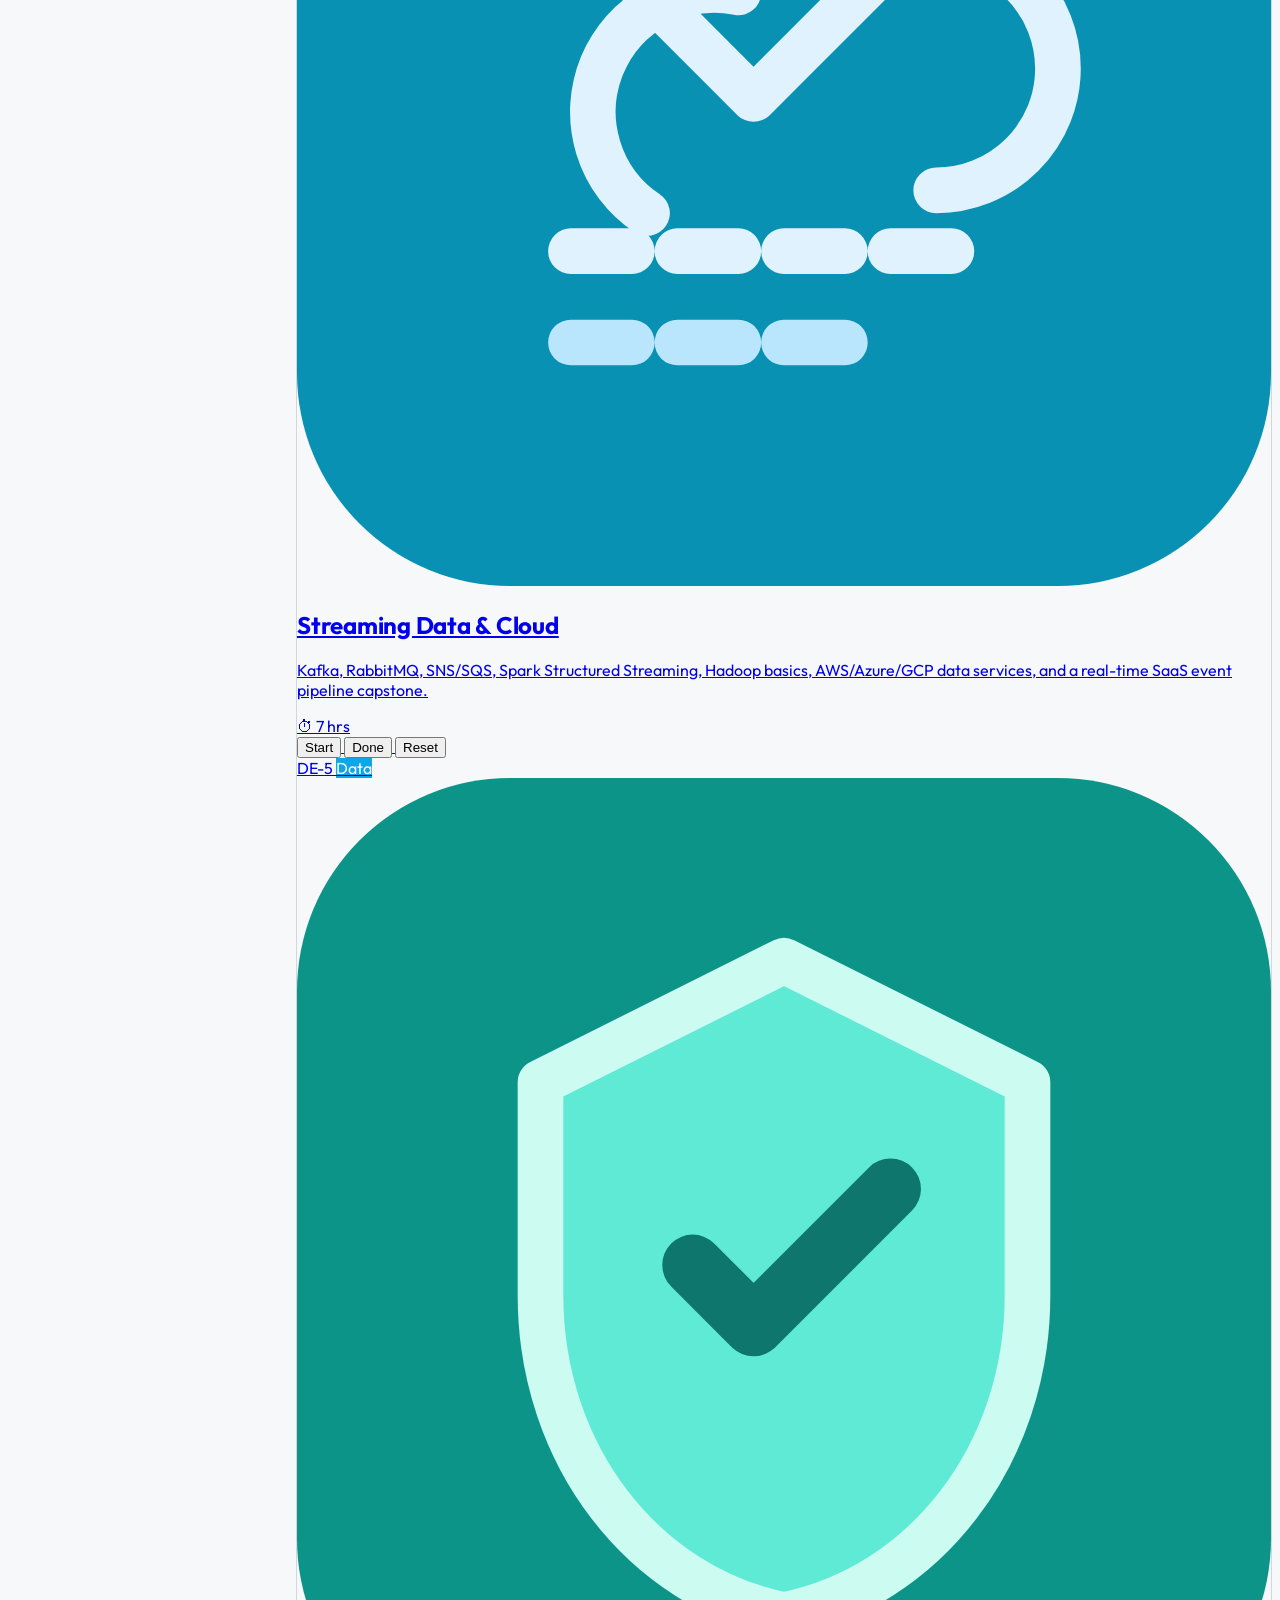
==== commit 8be96f79: "Update the main layout" ====
--- a/index.html
+++ b/index.html
@@ -14,1130 +14,978 @@
   <script>
    tailwind.config = { darkMode: 'class' }
   </script>
+  <style>
+   /* Full-width root page layout */
+   .root-layout { display: grid; grid-template-columns: 18rem 1fr; min-height: 100vh; }
+   @media (max-width: 1024px) { .root-layout { grid-template-columns: 1fr; } }
+   .root-sidebar { border-right: 1px solid var(--border); background: var(--panel); position: sticky; top: 0; height: 100vh; overflow-y: auto; }
+   .root-main { background: var(--card); min-width: 0; }
+   .nav-section { padding: 1rem 1.25rem; border-bottom: 1px solid var(--border); }
+   .nav-section:first-child { padding: 0.875rem 1.25rem; }
+   .nav-section-title { font-size: 0.7rem; font-weight: 700; text-transform: uppercase; letter-spacing: 0.06em; color: var(--muted); margin-bottom: 0.5rem; }
+   .nav-link { display: flex; align-items: center; gap: 0.625rem; padding: 0.5rem 0.75rem; border-radius: 0.5rem; color: var(--ink); font-size: 0.875rem; font-weight: 500; transition: all 0.15s; }
+   .nav-link:hover { background: rgba(128,128,128,0.08); color: var(--brand-light); }
+   .nav-link.active { background: rgba(47,129,247,0.1); color: var(--brand-light); }
+   .nav-icon { width: 1.5rem; height: 1.5rem; border-radius: 0.375rem; display: grid; place-items: center; font-size: 0.8125rem; background: rgba(128,128,128,0.08); }
+   .nav-link.active .nav-icon { background: var(--brand-light); color: white; }
+   .track-list { display: flex; flex-direction: column; gap: 0.125rem; }
+   .track-link { display: flex; align-items: center; gap: 0.625rem; padding: 0.375rem 0.75rem; border-radius: 0.5rem; font-size: 0.8125rem; color: var(--muted); transition: all 0.15s; }
+    .track-link:hover { background: rgba(128,128,128,0.06); color: var(--ink); }
+    .track-link.active { background: rgba(47,129,247,0.1); color: var(--brand-light); font-weight: 600; }
+    .track-dot { width: 0.4rem; height: 0.4rem; border-radius: 9999px; background: var(--border); flex-shrink: 0; }
+   .track-link.foundation .track-dot { background: var(--foundation); }
+   .track-link.frontend .track-dot { background: var(--frontend); }
+   .track-link.backend .track-dot { background: var(--backend); }
+   .track-link.devops .track-dot { background: var(--devops); }
+   .track-link.security .track-dot { background: var(--security); }
+   .track-link.ai .track-dot { background: var(--ai); }
+   .track-link.data .track-dot { background: var(--data); }
+   .progress-mini { height: 0.5rem; background: var(--border); border-radius: 9999px; overflow: hidden; }
+   .progress-mini-fill { height: 100%; background: var(--brand-light); border-radius: 9999px; transition: width 0.3s; }
+   .stat-row { display: flex; align-items: center; justify-content: space-between; font-size: 0.875rem; color: var(--muted); }
+   .stat-row b { color: var(--ink); font-weight: 600; }
+   .mobile-menu-btn { display: none; }
+   @media (max-width: 1024px) {
+     .root-sidebar { position: fixed; inset: 0; z-index: 40; transform: translateX(-100%); transition: transform 0.25s; }
+     .root-sidebar.open { transform: translateX(0); }
+     .mobile-menu-btn { display: inline-flex; }
+   }
+  </style>
  </head>
  <body class="antialiased transition-colors duration-300 min-h-screen brand-root">
   <a class="sr-only focus:not-sr-only focus:absolute focus:top-2 focus:left-2 focus:z-50 focus:bg-white focus:text-black focus:px-3 focus:py-2 focus:rounded" href="#main">
    Skip to content
   </a>
-  <header class="border-b border-[var(--border)] bg-[var(--card)] px-6 py-6">
-   <div class="max-w-[1600px] mx-auto flex items-center justify-between">
-    <div class="flex items-center gap-3">
-     <div>
-      <h1 class="text-2xl font-extrabold">
-       Technology Tutorials
-      </h1>
-      <p class="text-sm text-[var(--muted)]">
-       Interactive guides for students
-      </p>
+
+  <div class="root-layout">
+   <!-- Left sidebar -->
+   <aside class="root-sidebar" id="root-sidebar">
+    <div class="nav-section">
+     <div class="flex items-center justify-between">
+      <div>
+       <h1 class="text-xl font-extrabold">Technology Tutorials</h1>
+       <p class="text-xs text-[var(--muted)]">Interactive guides for students</p>
+      </div>
+      <button aria-label="Toggle theme" class="p-2 rounded-full border border-[var(--border)] hover:bg-black/5 dark:hover:bg-white/5 transition" id="theme-toggle">
+       <svg aria-hidden="true" class="w-4 h-4" fill="none" id="moon" stroke="currentColor" stroke-width="2" viewBox="0 0 24 24">
+        <path d="M21 12.79A9 9 0 1111.21 3a7 7 0 009.79 9.79z" stroke-linecap="round" stroke-linejoin="round"></path>
+       </svg>
+       <svg aria-hidden="true" class="w-4 h-4 hidden" fill="none" id="sun" stroke="currentColor" stroke-width="2" viewBox="0 0 24 24">
+        <circle cx="12" cy="12" r="5"></circle>
+        <path d="M12 1v2m0 18v2M4.22 4.22l1.42 1.42m12.72 12.72l1.42 1.42M1 12h2m18 0h2M4.22 19.78l1.42-1.42M18.36 5.64l1.42-1.42" stroke-linecap="round" stroke-linejoin="round"></path>
+       </svg>
+      </button>
      </div>
     </div>
-    <div class="flex items-center gap-3">
-     <a class="text-sm font-medium text-[var(--muted)] hover:text-[var(--brand-light)] transition" href="glossary.html">
-      Glossary &rarr;
-     </a>
-     <button aria-label="Toggle theme" class="p-2 rounded-full border border-[var(--border)] hover:bg-black/5 dark:hover:bg-white/5 transition" id="theme-toggle">
-      <svg aria-hidden="true" class="w-5 h-5" fill="none" id="moon" stroke="currentColor" stroke-width="2" viewBox="0 0 24 24">
-       <path d="M21 12.79A9 9 0 1111.21 3a7 7 0 009.79 9.79z" stroke-linecap="round" stroke-linejoin="round">
-       </path>
-      </svg>
-      <svg aria-hidden="true" class="w-5 h-5 hidden" fill="none" id="sun" stroke="currentColor" stroke-width="2" viewBox="0 0 24 24">
-       <circle cx="12" cy="12" r="5">
-       </circle>
-       <path d="M12 1v2m0 18v2M4.22 4.22l1.42 1.42m12.72 12.72l1.42 1.42M1 12h2m18 0h2M4.22 19.78l1.42-1.42M18.36 5.64l1.42-1.42" stroke-linecap="round" stroke-linejoin="round">
-       </path>
+
+    <!-- Learn by building -->
+    <div class="nav-section">
+     <div class="nav-section-title">Learn by building</div>
+     <nav class="track-list">
+      <a class="nav-link active" data-filter="all" href="#">
+       <span class="nav-icon">📚</span>
+       <span>All Tutorials</span>
+      </a>
+      <a class="track-link foundation" data-filter="foundation" href="#">
+       <span class="track-dot"></span>
+       <span>Foundation</span>
+      </a>
+      <a class="track-link frontend" data-filter="frontend" href="#">
+       <span class="track-dot"></span>
+       <span>Frontend</span>
+      </a>
+      <a class="track-link backend" data-filter="backend" href="#">
+       <span class="track-dot"></span>
+       <span>Backend</span>
+      </a>
+      <a class="track-link devops" data-filter="devops" href="#">
+       <span class="track-dot"></span>
+       <span>DevOps</span>
+      </a>
+      <a class="track-link security" data-filter="security" href="#">
+       <span class="track-dot"></span>
+       <span>Security</span>
+      </a>
+      <a class="track-link data" data-filter="data" href="#">
+       <span class="track-dot"></span>
+       <span>Data Engineering</span>
+      </a>
+      <a class="track-link ai" data-filter="ai" href="#">
+       <span class="track-dot"></span>
+       <span>AI / ML / LLM</span>
+      </a>
+      <a class="nav-link" href="glossary.html">
+       <span class="nav-icon">📖</span>
+       <span>Glossary</span>
+      </a>
+     </nav>
+    </div>
+
+     <!-- Your Progress -->
+     <div class="nav-section">
+      <div class="nav-section-title">Your Progress</div>
+      <div class="mb-3">
+       <div class="flex items-center justify-between mb-1.5">
+        <span class="text-sm font-semibold">Overall</span>
+        <span class="text-sm font-bold text-[var(--brand-light)]" id="progress-percent-banner">0%</span>
+       </div>
+       <div class="progress-mini">
+        <div class="progress-mini-fill" id="progress-bar" style="width: 0%"></div>
+       </div>
+      </div>
+      <div class="space-y-2">
+       <div class="stat-row"><span>Completed</span><b id="count-completed">0</b></div>
+       <div class="stat-row"><span>In Progress</span><b id="count-in-progress">0</b></div>
+       <div class="stat-row"><span>To Do</span><b id="count-not-started">43</b></div>
+      </div>
+      <a id="continue-link-banner" href="#" target="_blank" class="hidden mt-3 w-full text-center px-3 py-2 rounded-lg bg-[var(--brand-light)] text-white text-sm font-semibold hover:opacity-90 transition">
+       Continue →
+      </a>
+      <p id="progress-text-banner" class="text-xs text-[var(--muted)] mt-3 leading-relaxed">No tutorials completed yet. Pick one and click Start.</p>
+     </div>
+    </aside>
+
+   <!-- Main content -->
+   <main class="root-main" id="main">
+    <!-- Top bar for mobile -->
+    <div class="lg:hidden border-b border-[var(--border)] px-4 py-3 flex items-center justify-between bg-[var(--panel)]">
+     <span class="font-bold">Technology Tutorials</span>
+     <button class="mobile-menu-btn p-2 rounded-md border border-[var(--border)]" id="mobile-menu-btn" aria-label="Open menu">
+      <svg class="w-5 h-5" fill="none" stroke="currentColor" stroke-width="2" viewBox="0 0 24 24">
+       <path d="M4 6h16M4 12h16M4 18h16" stroke-linecap="round" stroke-linejoin="round"></path>
       </svg>
      </button>
     </div>
-   </div>
-  </header>
-  <main class="max-w-[1600px] mx-auto px-6 py-8" id="main">
-   <section class="mb-10">
-  <div class="card hero-glow rounded-2xl p-10 text-center relative overflow-hidden hero-pattern">
-    <div class="absolute inset-x-0 top-0 h-1.5 hero-gradient rounded-t-2xl"></div>
-    <div class="absolute -top-10 -right-10 w-40 h-40 rounded-full bg-gradient-to-br from-[var(--brand-light)] to-[var(--frontend)] opacity-20 blur-2xl"></div>
-    <div class="absolute -bottom-10 -left-10 w-40 h-40 rounded-full bg-gradient-to-br from-[var(--foundation)] to-[var(--brand-light)] opacity-20 blur-2xl"></div>
-     <div class="absolute top-0 left-0 w-full h-1 bg-gradient-to-r from-[var(--foundation)] via-[var(--frontend)] to-[var(--devops)]">
-     </div>
-     <h2 class="relative z-10 text-4xl sm:text-5xl font-extrabold mb-4 tracking-tight">Learn by building.</h2>
-    <p class="relative z-10 text-lg sm:text-xl text-[var(--muted)] max-w-2xl mx-auto mb-8 leading-relaxed">
-       43 self-contained tutorials take you from the command line to production deployment. No setup required &mdash; just open and start.
-     </p>
-    </div>
-    </section>
 
-    <!-- Floating / prominent progress dashboard -->
-    <section class="mb-8 card rounded-2xl p-6 border border-[var(--border)] shadow-sm sticky top-4 z-30" id="progress-dashboard" style="box-shadow: 0 20px 50px -15px rgba(47,129,247,0.25);">
-      <div class="grid lg:grid-cols-[1fr_18rem] gap-6 items-center">
-        <div>
-          <div class="flex items-center justify-between mb-2">
-            <h2 class="text-lg font-bold">Your Progress</h2>
-            <span id="progress-percent-banner" class="text-2xl font-extrabold text-[var(--brand-light)]">0%</span>
-          </div>
-          <div class="w-full h-4 bg-[var(--border)] rounded-full overflow-hidden mb-3">
-            <div id="progress-bar" class="h-full bg-gradient-to-r from-[var(--foundation)] via-[var(--brand-light)] to-[var(--success)] transition-all duration-500" style="width: 0%"></div>
-          </div>
-          <p id="progress-text-banner" class="text-sm text-[var(--muted)]">No tutorials completed yet.</p>
-        </div>
-        <div class="flex items-center justify-between lg:justify-end gap-4">
-          <div class="flex gap-3 text-sm">
-            <div class="text-center">
-              <div id="count-completed" class="text-xl font-bold text-[var(--success)]">0</div>
-              <div class="text-[10px] uppercase tracking-wide text-[var(--muted)]">Done</div>
-            </div>
-            <div class="text-center">
-              <div id="count-in-progress" class="text-xl font-bold text-[var(--warn)]">0</div>
-              <div class="text-[10px] uppercase tracking-wide text-[var(--muted)]">In Progress</div>
-            </div>
-             <div class="text-center">
-               <div id="count-not-started" class="text-xl font-bold text-[var(--muted)]">43</div>
-               <div class="text-[10px] uppercase tracking-wide text-[var(--muted)]">To Do</div>
-             </div>
-          </div>
-          <a id="continue-link-banner" href="#" target="_blank" class="hidden px-4 py-2 rounded-xl bg-[var(--brand-light)] text-white text-sm font-semibold hover:opacity-90 transition">
-            Continue →
-          </a>
-        </div>
+    <div class="px-6 lg:px-10 py-6">
+     <!-- Hero -->
+     <section class="mb-8" id="all-tutorials">
+      <div class="card rounded-2xl p-6 relative overflow-hidden">
+       <div class="absolute top-0 left-0 w-full h-1 bg-gradient-to-r from-[var(--foundation)] via-[var(--frontend)] to-[var(--devops)]"></div>
+       <h2 class="relative z-10 text-2xl lg:text-3xl font-extrabold mb-2 tracking-tight">Learn by building.</h2>
+       <p class="relative z-10 text-sm lg:text-base text-[var(--muted)] max-w-3xl leading-relaxed">
+        43 self-contained tutorials from the command line to production. No setup required — just open and start.
+       </p>
       </div>
-    </section>
+     </section>
 
-    <section class="mb-8 card rounded-2xl p-6 border border-[var(--border)] shadow-sm" id="getting-started">
-     <div class="grid lg:grid-cols-[1fr_16rem] gap-8">
-      <div>
-       <h2 class="text-xl font-bold mb-2">Getting Started</h2>
-         <p class="text-sm text-[var(--muted)] leading-relaxed mb-5">
-           Self-contained tutorials from the command line to production. Open any card in a new tab and follow along.
-         </p>
+     <!-- Filters -->
+     <section class="mb-6 flex flex-col sm:flex-row gap-3 items-stretch sm:items-center justify-between">
+      <div class="flex flex-wrap gap-2">
+       <button class="filter-btn active px-3 py-1.5 rounded-full text-sm font-medium border border-[var(--border)] bg-[var(--brand-light)] text-white transition" data-filter="all">
+        All
+       </button>
+       <button class="filter-btn px-3 py-1.5 rounded-full text-sm font-medium border border-[var(--border)] hover:bg-[var(--panel)] transition" data-filter="foundation">
+        Foundation
+       </button>
+       <button class="filter-btn px-3 py-1.5 rounded-full text-sm font-medium border border-[var(--border)] hover:bg-[var(--panel)] transition" data-filter="frontend">
+        Frontend
+       </button>
+       <button class="filter-btn px-3 py-1.5 rounded-full text-sm font-medium border border-[var(--border)] hover:bg-[var(--panel)] transition" data-filter="backend">
+        Backend
+       </button>
+       <button class="filter-btn px-3 py-1.5 rounded-full text-sm font-medium border border-[var(--border)] hover:bg-[var(--panel)] transition" data-filter="devops">
+        DevOps
+       </button>
+       <button class="filter-btn px-3 py-1.5 rounded-full text-sm font-medium border border-[var(--border)] hover:bg-[var(--panel)] transition" data-filter="security">
+        Security
+       </button>
+       <button class="filter-btn px-3 py-1.5 rounded-full text-sm font-medium border border-[var(--border)] hover:bg-[var(--panel)] transition" data-filter="ai">
+        AI / ML / LLM
+       </button>
+       <button class="filter-btn px-3 py-1.5 rounded-full text-sm font-medium border border-[var(--border)] hover:bg-[var(--panel)] transition" data-filter="data">
+        Data
+       </button>
+      </div>
+      <div class="relative">
+       <label class="sr-only" for="search">Search tutorials</label>
+       <input class="w-full sm:w-64 px-4 py-2 rounded-xl border border-[var(--border)] bg-[var(--card)] text-[var(--ink)] focus:outline-none focus:ring-2 focus:ring-[var(--brand-light)]" id="search" placeholder="Search tutorials..." type="text"/>
+      </div>
+     </section>
 
-        </div>
+                    
+     <!-- All Tutorials -->
+     <section class="mb-12 category-section" data-category="all" id="all-tutorials-section">
+      <div class="flex items-center gap-3 mb-5">
+       <span class="w-2.5 h-2.5 rounded-full bg-[var(--brand-light)]" id="main-section-dot"></span>
+       <h2 class="text-xl font-bold" id="main-section-title">All Tutorials</h2>
+       <span class="text-sm text-[var(--muted)] ml-auto" id="main-section-count">33 tutorials</span>
+      </div>
+      <div class="grid grid-cols-1 sm:grid-cols-2 md:grid-cols-3 lg:grid-cols-4 xl:grid-cols-5 gap-5" id="tutorial-grid">
+        <a class="tutorial-card group flex flex-col bg-[var(--card)] border border-[var(--border)] rounded-2xl p-5 hover:shadow-xl hover:border-[var(--foundation)] hover:-translate-y-1 transition-all duration-200 min-h-[260px]" data-category="foundation" data-duration="4 hrs" data-id="linux" href="linux/index.html" target="_blank">
+         <div class="flex items-center justify-between mb-3">
+          <div class="flex items-center gap-2">
+           <span class="text-sm font-extrabold px-3 py-1.5 rounded-lg bg-[var(--foundation)] text-white shadow-md border border-white/20">
+            #1
+           </span>
+           <span class="text-xs font-semibold uppercase tracking-wider px-3 py-1.5 rounded-full text-white category-foundation">
+            Foundation
+           </span>
+          </div>
+          <img alt="Linux Command Line" class="w-7 h-7 group-hover:scale-110 transition" src="assets/favicons/linux.svg"/>
+         </div>
+         <div class="flex-1 min-h-0">
+          <h2 class="text-lg font-bold mb-1 group-hover:text-[var(--foundation)] transition">
+           Linux Command Line
+          </h2>
+          <p class="text-[var(--muted)] text-sm leading-relaxed overflow-y-auto max-h-[80px] pr-1 custom-scrollbar">
+           Master the terminal: files, permissions, processes, networking, SSH, scripting, and systemd.
+          </p>
+         </div>
+         <div class="status-area">
+         </div>
+        </a>
+        <a class="tutorial-card group flex flex-col bg-[var(--card)] border border-[var(--border)] rounded-2xl p-5 hover:shadow-xl hover:border-[var(--frontend)] hover:-translate-y-1 transition-all duration-200 min-h-[260px]" data-category="frontend" data-duration="5 hrs" data-id="html-css" href="html-css/index.html" target="_blank">
+         <div class="flex items-center justify-between mb-3">
+          <div class="flex items-center gap-2">
+           <span class="text-sm font-extrabold px-3 py-1.5 rounded-lg bg-[var(--frontend)] text-white shadow-md border border-white/20">
+            #2
+           </span>
+           <span class="text-xs font-semibold uppercase tracking-wider px-3 py-1.5 rounded-full text-white category-frontend">
+            Frontend
+           </span>
+          </div>
+          <img alt="HTML & CSS Fundamentals" class="w-7 h-7 group-hover:scale-110 transition" src="assets/favicons/html-css.svg"/>
+         </div>
+         <div class="flex-1 min-h-0">
+          <h2 class="text-lg font-bold mb-1 group-hover:text-[var(--frontend)] transition">
+           HTML &amp; CSS Fundamentals
+          </h2>
+          <p class="text-[var(--muted)] text-sm leading-relaxed overflow-y-auto max-h-[80px] pr-1 custom-scrollbar">
+           Modern HTML5, CSS3, Flexbox, Grid, responsive design, and a portfolio project.
+          </p>
+         </div>
+         <div class="status-area">
+         </div>
+        </a>
+        <a class="tutorial-card group flex flex-col bg-[var(--card)] border border-[var(--border)] rounded-2xl p-5 hover:shadow-xl hover:border-[var(--frontend)] hover:-translate-y-1 transition-all duration-200 min-h-[260px]" data-category="frontend" data-duration="4 hrs" data-id="web-accessibility" href="web-accessibility/index.html" target="_blank">
+         <div class="flex items-center justify-between mb-3">
+          <div class="flex items-center gap-2">
+           <span class="text-sm font-extrabold px-3 py-1.5 rounded-lg bg-[var(--frontend)] text-white shadow-md border border-white/20">
+            #3
+           </span>
+           <span class="text-xs font-semibold uppercase tracking-wider px-3 py-1.5 rounded-full text-white category-frontend">
+            Frontend
+           </span>
+          </div>
+          <img alt="Web Accessibility" class="w-7 h-7 group-hover:scale-110 transition" src="assets/favicons/web-accessibility.svg"/>
+         </div>
+         <div class="flex-1 min-h-0">
+          <h2 class="text-lg font-bold mb-1 group-hover:text-[var(--frontend)] transition">
+           Web Accessibility
+          </h2>
+          <p class="text-[var(--muted)] text-sm leading-relaxed overflow-y-auto max-h-[80px] pr-1 custom-scrollbar">
+           Semantic HTML, ARIA, keyboard navigation, screen readers, contrast, and real-world a11y patterns from Gov.uk, Apple, and BBC.
+          </p>
+         </div>
+         <div class="status-area">
+         </div>
+        </a>
+        <a class="tutorial-card group flex flex-col bg-[var(--card)] border border-[var(--border)] rounded-2xl p-5 hover:shadow-xl hover:border-[var(--frontend)] hover:-translate-y-1 transition-all duration-200 min-h-[260px]" data-category="frontend" data-duration="6 hrs" data-id="javascript-basics" href="javascript-basics/index.html" target="_blank">
+         <div class="flex items-center justify-between mb-3">
+          <div class="flex items-center gap-2">
+           <span class="text-sm font-extrabold px-3 py-1.5 rounded-lg bg-[var(--frontend)] text-white shadow-md border border-white/20">
+            #4
+           </span>
+           <span class="text-xs font-semibold uppercase tracking-wider px-3 py-1.5 rounded-full text-white category-frontend">
+            Frontend
+           </span>
+          </div>
+          <img alt="JavaScript Basics" class="w-7 h-7 group-hover:scale-110 transition" src="assets/favicons/javascript.svg"/>
+         </div>
+         <div class="flex-1 min-h-0">
+          <h2 class="text-lg font-bold mb-1 group-hover:text-[var(--frontend)] transition">
+           JavaScript Basics
+          </h2>
+          <p class="text-[var(--muted)] text-sm leading-relaxed overflow-y-auto max-h-[80px] pr-1 custom-scrollbar">
+           Learn JavaScript fundamentals with interactive playgrounds and build a to-do list app.
+          </p>
+         </div>
+         <div class="status-area">
+         </div>
+        </a>
+        <a class="tutorial-card group flex flex-col bg-[var(--card)] border border-[var(--border)] rounded-2xl p-5 hover:shadow-xl hover:border-[var(--foundation)] hover:-translate-y-1 transition-all duration-200 min-h-[260px]" data-category="foundation" data-duration="10 hrs" data-id="c-language" href="c-language/index.html" target="_blank">
+         <div class="flex items-center justify-between mb-3">
+          <div class="flex items-center gap-2">
+           <span class="text-sm font-extrabold px-3 py-1.5 rounded-lg bg-[var(--foundation)] text-white shadow-md border border-white/20">
+            #5
+           </span>
+           <span class="text-xs font-semibold uppercase tracking-wider px-3 py-1.5 rounded-full text-white category-foundation">
+            Foundation
+           </span>
+          </div>
+          <img alt="C Language" class="w-7 h-7 group-hover:scale-110 transition" src="assets/favicons/c.svg"/>
+         </div>
+         <div class="flex-1 min-h-0">
+          <h2 class="text-lg font-bold mb-1 group-hover:text-[var(--foundation)] transition">
+           C Language
+          </h2>
+          <p class="text-[var(--muted)] text-sm leading-relaxed overflow-y-auto max-h-[80px] pr-1 custom-scrollbar">
+           From zero to systems programming: memory, pointers, build systems, debugging, and three capstone projects (KV store, mini shell, custom allocator).
+          </p>
+         </div>
+         <div class="status-area">
+         </div>
+        </a>
+        <a class="tutorial-card group flex flex-col bg-[var(--card)] border border-[var(--border)] rounded-2xl p-5 hover:shadow-xl hover:border-[var(--foundation)] hover:-translate-y-1 transition-all duration-200 min-h-[260px]" data-category="foundation" data-duration="12 hrs" data-id="cpp-language" href="cpp-language/index.html" target="_blank">
+         <div class="flex items-center justify-between mb-3">
+          <div class="flex items-center gap-2">
+           <span class="text-sm font-extrabold px-3 py-1.5 rounded-lg bg-[var(--foundation)] text-white shadow-md border border-white/20">
+            #6
+           </span>
+           <span class="text-xs font-semibold uppercase tracking-wider px-3 py-1.5 rounded-full text-white category-foundation">
+            Foundation
+           </span>
+          </div>
+          <img alt="C++ Language" class="w-7 h-7 group-hover:scale-110 transition" src="assets/favicons/c++.svg"/>
+         </div>
+         <div class="flex-1 min-h-0">
+          <h2 class="text-lg font-bold mb-1 group-hover:text-[var(--foundation)] transition">
+           C++ Language
+          </h2>
+          <p class="text-[var(--muted)] text-sm leading-relaxed overflow-y-auto max-h-[80px] pr-1 custom-scrollbar">
+           Modern C++ from fundamentals to advanced OOP, templates, STL, concurrency, and three capstone projects (event server, custom containers, game ECS).
+          </p>
+         </div>
+         <div class="status-area">
+         </div>
+        </a>
+        <a class="tutorial-card group flex flex-col bg-[var(--card)] border border-[var(--border)] rounded-2xl p-5 hover:shadow-xl hover:border-[var(--backend)] hover:-translate-y-1 transition-all duration-200 min-h-[260px]" data-category="backend" data-duration="6 hrs" data-id="python-basics" href="python-basics/index.html" target="_blank">
+         <div class="flex items-center justify-between mb-3">
+          <div class="flex items-center gap-2">
+           <span class="text-sm font-extrabold px-3 py-1.5 rounded-lg bg-[var(--backend)] text-white shadow-md border border-white/20">
+            #7
+           </span>
+           <span class="text-xs font-semibold uppercase tracking-wider px-3 py-1.5 rounded-full text-white category-backend">
+            Backend
+           </span>
+          </div>
+          <img alt="Python Fundamentals" class="w-7 h-7 group-hover:scale-110 transition" src="assets/favicons/python.svg"/>
+         </div>
+         <div class="flex-1 min-h-0">
+          <h2 class="text-lg font-bold mb-1 group-hover:text-[var(--backend)] transition">
+           Python Fundamentals
+          </h2>
+          <p class="text-[var(--muted)] text-sm leading-relaxed overflow-y-auto max-h-[80px] pr-1 custom-scrollbar">
+           Master Python from syntax to advanced features and build a CLI expense tracker.
+          </p>
+         </div>
+         <div class="status-area">
+         </div>
+        </a>
+        <a class="tutorial-card group flex flex-col bg-[var(--card)] border border-[var(--border)] rounded-2xl p-5 hover:shadow-xl hover:border-[var(--foundation)] hover:-translate-y-1 transition-all duration-200 min-h-[260px]" data-category="foundation" data-duration="12 hrs" data-id="rust-language" href="rust-language/index.html" target="_blank">
+         <div class="flex items-center justify-between mb-3">
+          <div class="flex items-center gap-2">
+           <span class="text-sm font-extrabold px-3 py-1.5 rounded-lg bg-[var(--foundation)] text-white shadow-md border border-white/20">
+            #8
+           </span>
+           <span class="text-xs font-semibold uppercase tracking-wider px-3 py-1.5 rounded-full text-white category-foundation">
+            Foundation
+           </span>
+          </div>
+          <img alt="Rust Language" class="w-7 h-7 group-hover:scale-110 transition" src="assets/favicons/rust.svg"/>
+         </div>
+         <div class="flex-1 min-h-0">
+          <h2 class="text-lg font-bold mb-1 group-hover:text-[var(--foundation)] transition">
+           Rust Language
+          </h2>
+          <p class="text-[var(--muted)] text-sm leading-relaxed overflow-y-auto max-h-[80px] pr-1 custom-scrollbar">
+           Systems programming with memory safety and concurrency: ownership, borrowing, lifetimes, traits, async, and three capstone projects (HTTP API, log pipeline, CLI config tool).
+          </p>
+         </div>
+         <div class="status-area">
+         </div>
+        </a>
+        <a class="tutorial-card group flex flex-col bg-[var(--card)] border border-[var(--border)] rounded-2xl p-5 hover:shadow-xl hover:border-[var(--foundation)] hover:-translate-y-1 transition-all duration-200 min-h-[260px]" data-category="foundation" data-duration="10 hrs" data-id="go-language" href="go-language/index.html" target="_blank">
+         <div class="flex items-center justify-between mb-3">
+          <div class="flex items-center gap-2">
+           <span class="text-sm font-extrabold px-3 py-1.5 rounded-lg bg-[var(--foundation)] text-white shadow-md border border-white/20">
+            #9
+           </span>
+           <span class="text-xs font-semibold uppercase tracking-wider px-3 py-1.5 rounded-full text-white category-foundation">
+            Foundation
+           </span>
+          </div>
+          <img alt="Go Language" class="w-7 h-7 group-hover:scale-110 transition" src="assets/favicons/go.svg"/>
+         </div>
+         <div class="flex-1 min-h-0">
+          <h2 class="text-lg font-bold mb-1 group-hover:text-[var(--foundation)] transition">
+           Go Language
+          </h2>
+          <p class="text-[var(--muted)] text-sm leading-relaxed overflow-y-auto max-h-[80px] pr-1 custom-scrollbar">
+           Fast, simple systems and backend programming: goroutines, channels, interfaces, modules, stdlib, testing, and three capstone projects (URL shortener, worker pool, CLI tool).
+          </p>
+         </div>
+         <div class="status-area">
+         </div>
+        </a>
+        <a class="tutorial-card group flex flex-col bg-[var(--card)] border border-[var(--border)] rounded-2xl p-5 hover:shadow-xl hover:border-[var(--foundation)] hover:-translate-y-1 transition-all duration-200 min-h-[260px]" data-category="foundation" data-duration="3 hrs" data-id="github" href="github/index.html" target="_blank">
+         <div class="flex items-center justify-between mb-3">
+          <div class="flex items-center gap-2">
+           <span class="text-sm font-extrabold px-3 py-1.5 rounded-lg bg-[var(--foundation)] text-white shadow-md border border-white/20">
+            #10
+           </span>
+           <span class="text-xs font-semibold uppercase tracking-wider px-3 py-1.5 rounded-full text-white category-foundation">
+            Foundation
+           </span>
+          </div>
+          <img alt="Git & GitHub" class="w-7 h-7 group-hover:scale-110 transition" src="assets/favicons/github.svg"/>
+         </div>
+         <div class="flex-1 min-h-0">
+          <h2 class="text-lg font-bold mb-1 group-hover:text-[var(--foundation)] transition">
+           Git &amp; GitHub
+          </h2>
+          <p class="text-[var(--muted)] text-sm leading-relaxed overflow-y-auto max-h-[80px] pr-1 custom-scrollbar">
+           Complete beginner guide to version control with Git and collaboration on GitHub.
+          </p>
+         </div>
+         <div class="status-area">
+         </div>
+        </a>
+        <a class="tutorial-card group flex flex-col bg-[var(--card)] border border-[var(--border)] rounded-2xl p-5 hover:shadow-xl hover:border-[var(--foundation)] hover:-translate-y-1 transition-all duration-200 min-h-[260px]" data-category="foundation" data-duration="4 hrs" data-id="jira" href="jira/index.html" target="_blank">
+         <div class="flex items-center justify-between mb-3">
+          <div class="flex items-center gap-2">
+           <span class="text-sm font-extrabold px-3 py-1.5 rounded-lg bg-[var(--foundation)] text-white shadow-md border border-white/20">
+            #11
+           </span>
+           <span class="text-xs font-semibold uppercase tracking-wider px-3 py-1.5 rounded-full text-white category-foundation">
+            Foundation
+           </span>
+          </div>
+          <img alt="Jira" class="w-7 h-7 group-hover:scale-110 transition" src="assets/favicons/svg/Jira.svg"/>
+         </div>
+         <div class="flex-1 min-h-0">
+          <h2 class="text-lg font-bold mb-1 group-hover:text-[var(--foundation)] transition">
+           Jira
+          </h2>
+          <p class="text-[var(--muted)] text-sm leading-relaxed overflow-y-auto max-h-[80px] pr-1 custom-scrollbar">
+           Agile project management with Jira: boards, sprints, workflows, JQL, automation, dashboards, and a SaaS launch capstone.
+          </p>
+         </div>
+         <div class="status-area">
+         </div>
+        </a>
+        <a class="tutorial-card group flex flex-col bg-[var(--card)] border border-[var(--border)] rounded-2xl p-5 hover:shadow-xl hover:border-[var(--backend)] hover:-translate-y-1 transition-all duration-200 min-h-[260px]" data-category="backend" data-duration="7 hrs" data-id="nodejs-express" href="nodejs-express/index.html" target="_blank">
+         <div class="flex items-center justify-between mb-3">
+          <div class="flex items-center gap-2">
+           <span class="text-sm font-extrabold px-3 py-1.5 rounded-lg bg-[var(--backend)] text-white shadow-md border border-white/20">
+            #12
+           </span>
+           <span class="text-xs font-semibold uppercase tracking-wider px-3 py-1.5 rounded-full text-white category-backend">
+            Backend
+           </span>
+          </div>
+          <img alt="Node.js & Express" class="w-7 h-7 group-hover:scale-110 transition" src="assets/favicons/node.svg"/>
+         </div>
+         <div class="flex-1 min-h-0">
+          <h2 class="text-lg font-bold mb-1 group-hover:text-[var(--backend)] transition">
+           Node.js &amp; Express
+          </h2>
+          <p class="text-[var(--muted)] text-sm leading-relaxed overflow-y-auto max-h-[80px] pr-1 custom-scrollbar">
+           Build REST APIs with Node.js, Express, PostgreSQL, JWT authentication, and automated tests.
+          </p>
+         </div>
+         <div class="status-area">
+         </div>
+        </a>
+        <a class="tutorial-card group flex flex-col bg-[var(--card)] border border-[var(--border)] rounded-2xl p-5 hover:shadow-xl hover:border-[var(--backend)] hover:-translate-y-1 transition-all duration-200 min-h-[260px]" data-category="backend" data-duration="5 hrs" data-id="websockets-realtime" href="websockets-realtime/index.html" target="_blank">
+         <div class="flex items-center justify-between mb-3">
+          <div class="flex items-center gap-2">
+           <span class="text-sm font-extrabold px-3 py-1.5 rounded-lg bg-[var(--backend)] text-white shadow-md border border-white/20">
+            #13
+           </span>
+           <span class="text-xs font-semibold uppercase tracking-wider px-3 py-1.5 rounded-full text-white category-backend">
+            Backend
+           </span>
+          </div>
+          <img alt="WebSockets & Real-Time Apps" class="w-7 h-7 group-hover:scale-110 transition" src="assets/favicons/socketio.svg"/>
+         </div>
+         <div class="flex-1 min-h-0">
+          <h2 class="text-lg font-bold mb-1 group-hover:text-[var(--backend)] transition">
+           WebSockets &amp; Real-Time Apps
+          </h2>
+          <p class="text-[var(--muted)] text-sm leading-relaxed overflow-y-auto max-h-[80px] pr-1 custom-scrollbar">
+           Build live chat, dashboards, and collaborative features with Socket.io: events, rooms, presence, and scaling.
+          </p>
+         </div>
+         <div class="status-area">
+         </div>
+        </a>
+        <a class="tutorial-card group flex flex-col bg-[var(--card)] border border-[var(--border)] rounded-2xl p-5 hover:shadow-xl hover:border-[var(--backend)] hover:-translate-y-1 transition-all duration-200 min-h-[260px]" data-category="backend" data-duration="5 hrs" data-id="sql-databases" href="sql-databases/index.html" target="_blank">
+         <div class="flex items-center justify-between mb-3">
+          <div class="flex items-center gap-2">
+           <span class="text-sm font-extrabold px-3 py-1.5 rounded-lg bg-[var(--backend)] text-white shadow-md border border-white/20">
+            #14
+           </span>
+           <span class="text-xs font-semibold uppercase tracking-wider px-3 py-1.5 rounded-full text-white category-backend">
+            Backend
+           </span>
+          </div>
+          <img alt="SQL & Databases" class="w-7 h-7 group-hover:scale-110 transition" src="assets/favicons/postgres.svg"/>
+         </div>
+         <div class="flex-1 min-h-0">
+          <h2 class="text-lg font-bold mb-1 group-hover:text-[var(--backend)] transition">
+           SQL &amp; Databases
+          </h2>
+          <p class="text-[var(--muted)] text-sm leading-relaxed overflow-y-auto max-h-[80px] pr-1 custom-scrollbar">
+           Learn SQL with PostgreSQL using a real online store database: joins, analytics, transactions, and indexes.
+          </p>
+         </div>
+         <div class="status-area">
+         </div>
+        </a>
+        <a class="tutorial-card group flex flex-col bg-[var(--card)] border border-[var(--border)] rounded-2xl p-5 hover:shadow-xl hover:border-[var(--backend)] hover:-translate-y-1 transition-all duration-200 min-h-[260px]" data-category="backend" data-duration="5 hrs" data-id="graphql" href="graphql/index.html" target="_blank">
+         <div class="flex items-center justify-between mb-3">
+          <div class="flex items-center gap-2">
+           <span class="text-sm font-extrabold px-3 py-1.5 rounded-lg bg-[var(--backend)] text-white shadow-md border border-white/20">
+            #15
+           </span>
+           <span class="text-xs font-semibold uppercase tracking-wider px-3 py-1.5 rounded-full text-white category-backend">
+            Backend
+           </span>
+          </div>
+          <img alt="GraphQL APIs" class="w-7 h-7 group-hover:scale-110 transition" src="assets/favicons/graphql.svg"/>
+         </div>
+         <div class="flex-1 min-h-0">
+          <h2 class="text-lg font-bold mb-1 group-hover:text-[var(--backend)] transition">
+           GraphQL APIs
+          </h2>
+          <p class="text-[var(--muted)] text-sm leading-relaxed overflow-y-auto max-h-[80px] pr-1 custom-scrollbar">
+           Build flexible APIs with queries, mutations, schemas, resolvers, Apollo Server, and a blog API capstone.
+          </p>
+         </div>
+         <div class="status-area">
+         </div>
+        </a>
+        <a class="tutorial-card group flex flex-col bg-[var(--card)] border border-[var(--border)] rounded-2xl p-5 hover:shadow-xl hover:border-[var(--backend)] hover:-translate-y-1 transition-all duration-200 min-h-[260px]" data-category="backend" data-duration="5 hrs" data-id="graph-databases" href="graph-databases/index.html" target="_blank">
+         <div class="flex items-center justify-between mb-3">
+          <div class="flex items-center gap-2">
+           <span class="text-sm font-extrabold px-3 py-1.5 rounded-lg bg-[var(--backend)] text-white shadow-md border border-white/20">
+            #16
+           </span>
+           <span class="text-xs font-semibold uppercase tracking-wider px-3 py-1.5 rounded-full text-white category-backend">
+            Backend
+           </span>
+          </div>
+          <img alt="Graph Databases with Neo4j" class="w-7 h-7 group-hover:scale-110 transition" src="assets/favicons/neo4j.svg"/>
+         </div>
+         <div class="flex-1 min-h-0">
+          <h2 class="text-lg font-bold mb-1 group-hover:text-[var(--backend)] transition">
+           Graph Databases with Neo4j
+          </h2>
+          <p class="text-[var(--muted)] text-sm leading-relaxed overflow-y-auto max-h-[80px] pr-1 custom-scrollbar">
+           Hands-on Neo4j: install with Docker, write Cypher, model nodes and relationships, and build a movie recommendation graph.
+          </p>
+         </div>
+         <div class="status-area">
+         </div>
+        </a>
+        <a class="tutorial-card group flex flex-col bg-[var(--card)] border border-[var(--border)] rounded-2xl p-5 hover:shadow-xl hover:border-[var(--backend)] hover:-translate-y-1 transition-all duration-200 min-h-[260px]" data-category="backend" data-duration="5 hrs" data-id="redis-caching" href="redis-caching/index.html" target="_blank">
+         <div class="flex items-center justify-between mb-3">
+          <div class="flex items-center gap-2">
+           <span class="text-sm font-extrabold px-3 py-1.5 rounded-lg bg-[var(--backend)] text-white shadow-md border border-white/20">
+            #17
+           </span>
+           <span class="text-xs font-semibold uppercase tracking-wider px-3 py-1.5 rounded-full text-white category-backend">
+            Backend
+           </span>
+          </div>
+          <img alt="Redis & Caching" class="w-7 h-7 group-hover:scale-110 transition" src="assets/favicons/redis.svg"/>
+         </div>
+         <div class="flex-1 min-h-0">
+          <h2 class="text-lg font-bold mb-1 group-hover:text-[var(--backend)] transition">
+           Redis &amp; Caching
+          </h2>
+          <p class="text-[var(--muted)] text-sm leading-relaxed overflow-y-auto max-h-[80px] pr-1 custom-scrollbar">
+           Speed up real-world apps with caching strategies, Redis data structures, sessions, and sliding-window rate limiting.
+          </p>
+         </div>
+         <div class="status-area">
+         </div>
+        </a>
+        <a class="tutorial-card group flex flex-col bg-[var(--card)] border border-[var(--border)] rounded-2xl p-5 hover:shadow-xl hover:border-[var(--frontend)] hover:-translate-y-1 transition-all duration-200 min-h-[260px]" data-category="frontend" data-duration="6 hrs" data-id="react" href="react/index.html" target="_blank">
+         <div class="flex items-center justify-between mb-3">
+          <div class="flex items-center gap-2">
+           <span class="text-sm font-extrabold px-3 py-1.5 rounded-lg bg-[var(--frontend)] text-white shadow-md border border-white/20">
+            #18
+           </span>
+           <span class="text-xs font-semibold uppercase tracking-wider px-3 py-1.5 rounded-full text-white category-frontend">
+            Frontend
+           </span>
+          </div>
+          <img alt="React: Modern Frontend" class="w-7 h-7 group-hover:scale-110 transition" src="assets/favicons/react.svg"/>
+         </div>
+         <div class="flex-1 min-h-0">
+          <h2 class="text-lg font-bold mb-1 group-hover:text-[var(--frontend)] transition">
+           React: Modern Frontend
+          </h2>
+          <p class="text-[var(--muted)] text-sm leading-relaxed overflow-y-auto max-h-[80px] pr-1 custom-scrollbar">
+           Build user interfaces with components, hooks, routing, and a Kanban task board.
+          </p>
+         </div>
+         <div class="status-area">
+         </div>
+        </a>
+        <a class="tutorial-card group flex flex-col bg-[var(--card)] border border-[var(--border)] rounded-2xl p-5 hover:shadow-xl hover:border-[var(--frontend)] hover:-translate-y-1 transition-all duration-200 min-h-[260px]" data-category="frontend" data-duration="5 hrs" data-id="state-management" href="state-management/index.html" target="_blank">
+         <div class="flex items-center justify-between mb-3">
+          <div class="flex items-center gap-2">
+           <span class="text-sm font-extrabold px-3 py-1.5 rounded-lg bg-[var(--frontend)] text-white shadow-md border border-white/20">
+            #19
+           </span>
+           <span class="text-xs font-semibold uppercase tracking-wider px-3 py-1.5 rounded-full text-white category-frontend">
+            Frontend
+           </span>
+          </div>
+          <img alt="State Management" class="w-7 h-7 group-hover:scale-110 transition" src="assets/favicons/state-management.svg"/>
+         </div>
+         <div class="flex-1 min-h-0">
+          <h2 class="text-lg font-bold mb-1 group-hover:text-[var(--frontend)] transition">
+           State Management
+          </h2>
+          <p class="text-[var(--muted)] text-sm leading-relaxed overflow-y-auto max-h-[80px] pr-1 custom-scrollbar">
+           Redux Toolkit, Zustand, and React Query with real-world examples from Instagram, Vercel, and Netflix.
+          </p>
+         </div>
+         <div class="status-area">
+         </div>
+        </a>
+        <a class="tutorial-card group flex flex-col bg-[var(--card)] border border-[var(--border)] rounded-2xl p-5 hover:shadow-xl hover:border-[var(--frontend)] hover:-translate-y-1 transition-all duration-200 min-h-[260px]" data-category="frontend" data-duration="5 hrs" data-id="typescript" href="typescript/index.html" target="_blank">
+         <div class="flex items-center justify-between mb-3">
+          <div class="flex items-center gap-2">
+           <span class="text-sm font-extrabold px-3 py-1.5 rounded-lg bg-[var(--frontend)] text-white shadow-md border border-white/20">
+            #20
+           </span>
+           <span class="text-xs font-semibold uppercase tracking-wider px-3 py-1.5 rounded-full text-white category-frontend">
+            Frontend
+           </span>
+          </div>
+          <img alt="TypeScript" class="w-7 h-7 group-hover:scale-110 transition" src="assets/favicons/typescript.svg"/>
+         </div>
+         <div class="flex-1 min-h-0">
+          <h2 class="text-lg font-bold mb-1 group-hover:text-[var(--frontend)] transition">
+           TypeScript
+          </h2>
+          <p class="text-[var(--muted)] text-sm leading-relaxed overflow-y-auto max-h-[80px] pr-1 custom-scrollbar">
+           Add static types to JavaScript with real-world React and Node.js examples; capstone: typed e-commerce cart.
+          </p>
+         </div>
+         <div class="status-area">
+         </div>
+        </a>
+        <a class="tutorial-card group flex flex-col bg-[var(--card)] border border-[var(--border)] rounded-2xl p-5 hover:shadow-xl hover:border-[var(--devops)] hover:-translate-y-1 transition-all duration-200 min-h-[260px]" data-category="devops" data-duration="5 hrs" data-id="docker" href="docker/index.html" target="_blank">
+         <div class="flex items-center justify-between mb-3">
+          <div class="flex items-center gap-2">
+           <span class="text-sm font-extrabold px-3 py-1.5 rounded-lg bg-[var(--devops)] text-white shadow-md border border-white/20">
+            #21
+           </span>
+           <span class="text-xs font-semibold uppercase tracking-wider px-3 py-1.5 rounded-full text-white category-devops">
+            DevOps
+           </span>
+          </div>
+          <img alt="Docker: Containers to Production" class="w-7 h-7 group-hover:scale-110 transition" src="assets/favicons/docker.svg"/>
+         </div>
+         <div class="flex-1 min-h-0">
+          <h2 class="text-lg font-bold mb-1 group-hover:text-[var(--devops)] transition">
+           Docker: Containers to Production
+          </h2>
+          <p class="text-[var(--muted)] text-sm leading-relaxed overflow-y-auto max-h-[80px] pr-1 custom-scrollbar">
+           Advanced guide to containers: Linux OS, PostgreSQL, Nginx, Dockerfiles, Compose, and CI/CD.
+          </p>
+         </div>
+         <div class="status-area">
+         </div>
+        </a>
+        <a class="tutorial-card group flex flex-col bg-[var(--card)] border border-[var(--border)] rounded-2xl p-5 hover:shadow-xl hover:border-[var(--devops)] hover:-translate-y-1 transition-all duration-200 min-h-[260px]" data-category="devops" data-duration="6 hrs" data-id="kubernetes" href="kubernetes/index.html" target="_blank">
+         <div class="flex items-center justify-between mb-3">
+          <div class="flex items-center gap-2">
+           <span class="text-sm font-extrabold px-3 py-1.5 rounded-lg bg-[var(--devops)] text-white shadow-md border border-white/20">
+            #22
+           </span>
+           <span class="text-xs font-semibold uppercase tracking-wider px-3 py-1.5 rounded-full text-white category-devops">
+            DevOps
+           </span>
+          </div>
+          <img alt="Kubernetes" class="w-7 h-7 group-hover:scale-110 transition" src="assets/favicons/kubernetes.svg"/>
+         </div>
+         <div class="flex-1 min-h-0">
+          <h2 class="text-lg font-bold mb-1 group-hover:text-[var(--devops)] transition">
+           Kubernetes
+          </h2>
+          <p class="text-[var(--muted)] text-sm leading-relaxed overflow-y-auto max-h-[80px] pr-1 custom-scrollbar">
+           Orchestrate containers with pods, deployments, services, ConfigMaps, Secrets, Helm charts, and real-world scaling patterns.
+          </p>
+         </div>
+         <div class="status-area">
+         </div>
+        </a>
+        <a class="tutorial-card group flex flex-col bg-[var(--card)] border border-[var(--border)] rounded-2xl p-5 hover:shadow-xl hover:border-[var(--devops)] hover:-translate-y-1 transition-all duration-200 min-h-[260px]" data-category="devops" data-duration="7 hrs" data-id="cloud-providers" href="cloud-providers/index.html" target="_blank">
+         <div class="flex items-center justify-between mb-3">
+          <div class="flex items-center gap-2">
+           <span class="text-sm font-extrabold px-3 py-1.5 rounded-lg bg-[var(--devops)] text-white shadow-md border border-white/20">
+            #23
+           </span>
+           <span class="text-xs font-semibold uppercase tracking-wider px-3 py-1.5 rounded-full text-white category-devops">
+            DevOps
+           </span>
+          </div>
+          <img alt="Cloud Providers" class="w-7 h-7 group-hover:scale-110 transition" src="assets/favicons/cloud-providers.svg"/>
+         </div>
+         <div class="flex-1 min-h-0">
+          <h2 class="text-lg font-bold mb-1 group-hover:text-[var(--devops)] transition">
+           Cloud Providers
+          </h2>
+          <p class="text-[var(--muted)] text-sm leading-relaxed overflow-y-auto max-h-[80px] pr-1 custom-scrollbar">
+           AWS / Azure / GCP fundamentals side-by-side: compute, storage, networking, IAM, databases, serverless, security, and cost.
+          </p>
+         </div>
+         <div class="status-area">
+         </div>
+        </a>
+        <a class="tutorial-card group flex flex-col bg-[var(--card)] border border-[var(--border)] rounded-2xl p-5 hover:shadow-xl hover:border-[var(--devops)] hover:-translate-y-1 transition-all duration-200 min-h-[260px]" data-category="devops" data-duration="6 hrs" data-id="monitoring" href="monitoring/index.html" target="_blank">
+         <div class="flex items-center justify-between mb-3">
+          <div class="flex items-center gap-2">
+           <span class="text-sm font-extrabold px-3 py-1.5 rounded-lg bg-[var(--devops)] text-white shadow-md border border-white/20">
+            #24
+           </span>
+           <span class="text-xs font-semibold uppercase tracking-wider px-3 py-1.5 rounded-full text-white category-devops">
+            DevOps
+           </span>
+          </div>
+          <img alt="Monitoring & Observability" class="w-7 h-7 group-hover:scale-110 transition" src="assets/favicons/monitoring.svg"/>
+         </div>
+         <div class="flex-1 min-h-0">
+          <h2 class="text-lg font-bold mb-1 group-hover:text-[var(--devops)] transition">
+           Monitoring &amp; Observability
+          </h2>
+          <p class="text-[var(--muted)] text-sm leading-relaxed overflow-y-auto max-h-[80px] pr-1 custom-scrollbar">
+           Deep dive into Prometheus metrics, Grafana dashboards, PromQL, Alertmanager, and log aggregation with Loki.
+          </p>
+         </div>
+         <div class="status-area">
+         </div>
+        </a>
+        <a class="tutorial-card group flex flex-col bg-[var(--card)] border border-[var(--border)] rounded-2xl p-5 hover:shadow-xl hover:border-[var(--devops)] hover:-translate-y-1 transition-all duration-200 min-h-[260px]" data-category="devops" data-duration="6 hrs" data-id="terraform" href="terraform/index.html" target="_blank">
+         <div class="flex items-center justify-between mb-3">
+          <div class="flex items-center gap-2">
+           <span class="text-sm font-extrabold px-3 py-1.5 rounded-lg bg-[var(--devops)] text-white shadow-md border border-white/20">
+            #25
+           </span>
+           <span class="text-xs font-semibold uppercase tracking-wider px-3 py-1.5 rounded-full text-white category-devops">
+            DevOps
+           </span>
+          </div>
+          <img alt="Terraform" class="w-7 h-7 group-hover:scale-110 transition" src="assets/favicons/terraform.svg"/>
+         </div>
+         <div class="flex-1 min-h-0">
+          <h2 class="text-lg font-bold mb-1 group-hover:text-[var(--devops)] transition">
+           Terraform
+          </h2>
+          <p class="text-[var(--muted)] text-sm leading-relaxed overflow-y-auto max-h-[80px] pr-1 custom-scrollbar">
+           Provision cloud infrastructure as code with providers, modules, workspaces, and a multi-tier AWS stack capstone.
+          </p>
+         </div>
+         <div class="status-area">
+         </div>
+        </a>
+        <a class="tutorial-card group flex flex-col bg-[var(--card)] border border-[var(--border)] rounded-2xl p-5 hover:shadow-xl hover:border-[var(--devops)] hover:-translate-y-1 transition-all duration-200 min-h-[260px]" data-category="devops" data-duration="4 hrs" data-id="devops-cicd" href="devops-cicd/index.html" target="_blank">
+         <div class="flex items-center justify-between mb-3">
+          <div class="flex items-center gap-2">
+           <span class="text-sm font-extrabold px-3 py-1.5 rounded-lg bg-[var(--devops)] text-white shadow-md border border-white/20">
+            #26
+           </span>
+           <span class="text-xs font-semibold uppercase tracking-wider px-3 py-1.5 rounded-full text-white category-devops">
+            DevOps
+           </span>
+          </div>
+          <img alt="DevOps CI/CD" class="w-7 h-7 group-hover:scale-110 transition" src="assets/favicons/devops.svg"/>
+         </div>
+         <div class="flex-1 min-h-0">
+          <h2 class="text-lg font-bold mb-1 group-hover:text-[var(--devops)] transition">
+           DevOps CI/CD
+          </h2>
+          <p class="text-[var(--muted)] text-sm leading-relaxed overflow-y-auto max-h-[80px] pr-1 custom-scrollbar">
+           Automate software delivery with GitHub Actions, Docker, environments, deployment strategies, monitoring, and IaC.
+          </p>
+         </div>
+         <div class="status-area">
+         </div>
+        </a>
+        <a class="tutorial-card group flex flex-col bg-[var(--card)] border border-[var(--border)] rounded-2xl p-5 hover:shadow-xl hover:border-[var(--devops)] hover:-translate-y-1 transition-all duration-200 min-h-[260px]" data-category="devops" data-duration="5 hrs" data-id="jenkins" href="jenkins/index.html" target="_blank">
+         <div class="flex items-center justify-between mb-3">
+          <div class="flex items-center gap-2">
+           <span class="text-sm font-extrabold px-3 py-1.5 rounded-lg bg-[var(--devops)] text-white shadow-md border border-white/20">
+            #27
+           </span>
+           <span class="text-xs font-semibold uppercase tracking-wider px-3 py-1.5 rounded-full text-white category-devops">
+            DevOps
+           </span>
+          </div>
+          <img alt="Jenkins" class="w-7 h-7 group-hover:scale-110 transition" src="assets/favicons/svg/Jenkins.svg"/>
+         </div>
+         <div class="flex-1 min-h-0">
+          <h2 class="text-lg font-bold mb-1 group-hover:text-[var(--devops)] transition">
+           Jenkins
+          </h2>
+          <p class="text-[var(--muted)] text-sm leading-relaxed overflow-y-auto max-h-[80px] pr-1 custom-scrollbar">
+           CI/CD pipelines, declarative Jenkinsfiles, multibranch pipelines, shared libraries, Docker agents, plugins, and a Node.js API capstone.
+          </p>
+         </div>
+         <div class="status-area">
+         </div>
+        </a>
+        <a class="tutorial-card group flex flex-col bg-[var(--card)] border border-[var(--border)] rounded-2xl p-5 hover:shadow-xl hover:border-[var(--backend)] hover:-translate-y-1 transition-all duration-200 min-h-[260px]" data-category="backend" data-duration="5 hrs" data-id="microservices-basics" href="microservices-basics/index.html" target="_blank">
+         <div class="flex items-center justify-between mb-3">
+          <div class="flex items-center gap-2">
+           <span class="text-sm font-extrabold px-3 py-1.5 rounded-lg bg-[var(--backend)] text-white shadow-md border border-white/20">
+            #28
+           </span>
+           <span class="text-xs font-semibold uppercase tracking-wider px-3 py-1.5 rounded-full text-white category-backend">
+            Backend
+           </span>
+          </div>
+          <img alt="Microservices Basics" class="w-7 h-7 group-hover:scale-110 transition" src="assets/favicons/microservices.svg"/>
+         </div>
+         <div class="flex-1 min-h-0">
+          <h2 class="text-lg font-bold mb-1 group-hover:text-[var(--backend)] transition">
+           Microservices Basics
+          </h2>
+          <p class="text-[var(--muted)] text-sm leading-relaxed overflow-y-auto max-h-[80px] pr-1 custom-scrollbar">
+           Service boundaries, inter-service communication, API gateways, resilience, sagas, and a food delivery system capstone.
+          </p>
+         </div>
+         <div class="status-area">
+         </div>
+        </a>
+        <a class="tutorial-card group flex flex-col bg-[var(--card)] border border-[var(--border)] rounded-2xl p-5 hover:shadow-xl hover:border-[var(--backend)] hover:-translate-y-1 transition-all duration-200 min-h-[260px]" data-category="backend" data-duration="6 hrs" data-id="mongodb-nosql" href="mongodb-nosql/index.html" target="_blank">
+         <div class="flex items-center justify-between mb-3">
+          <div class="flex items-center gap-2">
+           <span class="text-sm font-extrabold px-3 py-1.5 rounded-lg bg-[var(--backend)] text-white shadow-md border border-white/20">
+            #29
+           </span>
+           <span class="text-xs font-semibold uppercase tracking-wider px-3 py-1.5 rounded-full text-white category-backend">
+            Backend
+           </span>
+          </div>
+          <img alt="MongoDB & NoSQL" class="w-7 h-7 group-hover:scale-110 transition" src="assets/favicons/mongodb.svg"/>
+         </div>
+         <div class="flex-1 min-h-0">
+          <h2 class="text-lg font-bold mb-1 group-hover:text-[var(--backend)] transition">
+           MongoDB &amp; NoSQL
+          </h2>
+          <p class="text-[var(--muted)] text-sm leading-relaxed overflow-y-auto max-h-[80px] pr-1 custom-scrollbar">
+           Documents, BSON, CRUD, modeling, aggregation pipelines, indexing, replica sets, sharding, and a food delivery analytics capstone.
+          </p>
+         </div>
+         <div class="status-area">
+         </div>
+        </a>
+        <a class="tutorial-card group flex flex-col bg-[var(--card)] border border-[var(--border)] rounded-2xl p-5 hover:shadow-xl hover:border-[var(--backend)] hover:-translate-y-1 transition-all duration-200 min-h-[260px]" data-category="backend" data-duration="6 hrs" data-id="database-optimization" href="database-optimization/index.html" target="_blank">
+         <div class="flex items-center justify-between mb-3">
+          <div class="flex items-center gap-2">
+           <span class="text-sm font-extrabold px-3 py-1.5 rounded-lg bg-[var(--backend)] text-white shadow-md border border-white/20">
+            #30
+           </span>
+           <span class="text-xs font-semibold uppercase tracking-wider px-3 py-1.5 rounded-full text-white category-backend">
+            Backend
+           </span>
+          </div>
+          <img alt="Database Optimization" class="w-7 h-7 group-hover:scale-110 transition" src="assets/favicons/database-optimization.png"/>
+         </div>
+         <div class="flex-1 min-h-0">
+          <h2 class="text-lg font-bold mb-1 group-hover:text-[var(--backend)] transition">
+           Database Optimization
+          </h2>
+          <p class="text-[var(--muted)] text-sm leading-relaxed overflow-y-auto max-h-[80px] pr-1 custom-scrollbar">
+           Deep dive into indexing, query execution plans with EXPLAIN, partitioning, monitoring, and optimizing a real e-commerce store.
+          </p>
+         </div>
+         <div class="status-area">
+         </div>
+        </a>
+        <a class="tutorial-card group flex flex-col bg-[var(--card)] border border-[var(--border)] rounded-2xl p-5 hover:shadow-xl hover:border-[var(--frontend)] hover:-translate-y-1 transition-all duration-200 min-h-[260px]" data-category="frontend" data-duration="6 hrs" data-id="nextjs-fullstack" href="nextjs-fullstack/index.html" target="_blank">
+         <div class="flex items-center justify-between mb-3">
+          <div class="flex items-center gap-2">
+           <span class="text-sm font-extrabold px-3 py-1.5 rounded-lg bg-[var(--frontend)] text-white shadow-md border border-white/20">
+            #31
+           </span>
+           <span class="text-xs font-semibold uppercase tracking-wider px-3 py-1.5 rounded-full text-white category-frontend">
+            Frontend
+           </span>
+          </div>
+          <img alt="Next.js Full-Stack" class="w-7 h-7 group-hover:scale-110 transition" src="assets/favicons/nextjs.svg"/>
+         </div>
+         <div class="flex-1 min-h-0">
+          <h2 class="text-lg font-bold mb-1 group-hover:text-[var(--frontend)] transition">
+           Next.js Full-Stack
+          </h2>
+          <p class="text-[var(--muted)] text-sm leading-relaxed overflow-y-auto max-h-[80px] pr-1 custom-scrollbar">
+           SSR, SSG, ISR, App Router, API routes, dynamic routes, and deployment to Vercel with a real e-commerce store capstone.
+          </p>
+         </div>
+         <div class="status-area">
+         </div>
+        </a>
+        <a class="tutorial-card group flex flex-col bg-[var(--card)] border border-[var(--border)] rounded-2xl p-5 hover:shadow-xl hover:border-[var(--security)] hover:-translate-y-1 transition-all duration-200 min-h-[260px]" data-category="security" data-duration="5 hrs" data-id="owasp-top-10" href="owasp-top-10/index.html" target="_blank">
+         <div class="flex items-center justify-between mb-3">
+          <div class="flex items-center gap-2">
+           <span class="text-sm font-extrabold px-3 py-1.5 rounded-lg bg-[var(--security)] text-white shadow-md border border-white/20">
+            #32
+           </span>
+           <span class="text-xs font-semibold uppercase tracking-wider px-3 py-1.5 rounded-full text-white category-security">
+            Security
+           </span>
+          </div>
+          <img alt="OWASP Top 10" class="w-7 h-7 group-hover:scale-110 transition" src="assets/favicons/owasp.svg"/>
+         </div>
+         <div class="flex-1 min-h-0">
+          <h2 class="text-lg font-bold mb-1 group-hover:text-[var(--security)] transition">
+           OWASP Top 10
+          </h2>
+          <p class="text-[var(--muted)] text-sm leading-relaxed overflow-y-auto max-h-[80px] pr-1 custom-scrollbar">
+           Common web vulnerabilities and real-world defenses: access control, injection, crypto failures, SSRF, XSS, CSRF, and secure SDLC habits.
+          </p>
+         </div>
+         <div class="status-area">
+         </div>
+        </a>
+        <a class="tutorial-card group flex flex-col bg-[var(--card)] border border-[var(--border)] rounded-2xl p-5 hover:shadow-xl hover:border-[var(--security)] hover:-translate-y-1 transition-all duration-200 min-h-[260px]" data-category="security" data-duration="6 hrs" data-id="secure-authentication" href="secure-authentication/index.html" target="_blank">
+         <div class="flex items-center justify-between mb-3">
+          <div class="flex items-center gap-2">
+           <span class="text-sm font-extrabold px-3 py-1.5 rounded-lg bg-[var(--security)] text-white shadow-md border border-white/20">
+            #33
+           </span>
+           <span class="text-xs font-semibold uppercase tracking-wider px-3 py-1.5 rounded-full text-white category-security">
+            Security
+           </span>
+          </div>
+          <img alt="Secure Authentication" class="w-7 h-7 group-hover:scale-110 transition" src="assets/favicons/secure-authentication.png"/>
+         </div>
+         <div class="flex-1 min-h-0">
+          <h2 class="text-lg font-bold mb-1 group-hover:text-[var(--security)] transition">
+           Secure Authentication
+          </h2>
+          <p class="text-[var(--muted)] text-sm leading-relaxed overflow-y-auto max-h-[80px] pr-1 custom-scrollbar">
+           OAuth 2.0, OpenID Connect, SSO, MFA, RBAC, ABAC, secure sessions, and real-world breach lessons with a SaaS identity capstone.
+          </p>
+         </div>
+         <div class="status-area">
+         </div>
+        </a>
+      </div>
+      <p class="hidden text-center text-[var(--muted)] mt-12" id="no-results">
+       No tutorials match your search.
+      </p>
+     </section>
 
-      <div class="hidden lg:block">
-       <!-- Additional info or mini stats can go here -->
+     <!-- Data Engineering Track -->
+     <section class="mb-12" id="data-engineering-track">
+      <div class="flex items-center gap-3 mb-5">
+       <span class="w-2.5 h-2.5 rounded-full bg-[var(--data)]"></span>
+       <h2 class="text-xl font-bold">Data Engineering Track</h2>
+       <span class="text-sm text-[var(--muted)] ml-auto">5 tutorials</span>
       </div>
-     </div>
-
-     <div class="grid sm:grid-cols-2 lg:grid-cols-4 gap-3 mt-6">
-       <a href="linux/index.html" target="_blank" class="path-card group">
-         <div class="path-icon foundation">🖥️</div>
-         <div>
-           <div class="path-title">Foundation</div>
-           <div class="path-links">Linux → GitHub → HTML/CSS → JavaScript → Jira</div>
-         </div>
-       </a>
-       <a href="html-css/index.html" target="_blank" class="path-card group">
-         <div class="path-icon frontend">🎨</div>
-         <div>
-           <div class="path-title">Frontend</div>
-           <div class="path-links">HTML/CSS → JavaScript → React → TypeScript → Next.js</div>
-         </div>
-       </a>
-       <a href="python-basics/index.html" target="_blank" class="path-card group">
-         <div class="path-icon backend">⚙️</div>
-         <div>
-           <div class="path-title">Backend</div>
-           <div class="path-links">Python → Node.js → SQL → GraphQL → Redis → TypeScript</div>
-         </div>
-       </a>
-       <a href="docker/index.html" target="_blank" class="path-card group">
-         <div class="path-icon devops">🚀</div>
-         <div>
-           <div class="path-title">DevOps</div>
-           <div class="path-links">Jira → Docker → Kubernetes → Cloud → Monitoring → Terraform → CI/CD → Jenkins</div>
-         </div>
-       </a>
-       <a href="sql-databases/index.html" target="_blank" class="path-card group">
-         <div class="path-icon foundation">🗄️</div>
-         <div>
-           <div class="path-title">Data</div>
-           <div class="path-links">SQL → Graph Databases → Redis → MongoDB → Optimization</div>
-         </div>
-       </a>
-       <a href="owasp-top-10/index.html" target="_blank" class="path-card group">
-         <div class="path-icon security">🛡️</div>
-         <div>
-           <div class="path-title">Security</div>
-           <div class="path-links">OWASP Top 10 → Secure Authentication</div>
-         </div>
-       </a>
-       <a href="linux/index.html" target="_blank" class="path-card group">
-         <div class="path-icon frontend">🌐</div>
-         <div>
-            <div class="path-title">Full-stack</div>
-             <div class="path-links">Follow #1 through #33 in order</div>
-         </div>
-       </a>
-     </div>
-
-     <details class="group mt-6">
-       <summary class="cursor-pointer text-sm font-semibold brand hover:opacity-80 transition inline-flex items-center gap-1">
-         View detailed learning paths by goal →
-       </summary>
-       <div class="mt-3 grid sm:grid-cols-2 gap-3 text-sm">
-         <div class="path-card">
-           <div class="path-icon frontend">🎨</div>
-           <div>
-             <div class="path-title">Frontend developer</div>
-             <div class="path-links">
-               <a href="linux/index.html" target="_blank">Linux</a> →
-               <a href="html-css/index.html" target="_blank">HTML/CSS</a> →
-               <a href="web-accessibility/index.html" target="_blank">Web Accessibility</a> →
-               <a href="javascript-basics/index.html" target="_blank">JavaScript</a> →
-               <a href="react/index.html" target="_blank">React</a> →
-               <a href="state-management/index.html" target="_blank">State Management</a> →
-               <a href="typescript/index.html" target="_blank">TypeScript</a> →
-               <a href="nextjs-fullstack/index.html" target="_blank">Next.js</a> →
-               <a href="github/index.html" target="_blank">GitHub</a>
-             </div>
-           </div>
-         </div>
-         <div class="path-card">
-           <div class="path-icon backend">⚙️</div>
-           <div>
-             <div class="path-title">Backend developer</div>
-               <div class="path-links">
-                 <a href="linux/index.html" target="_blank">Linux</a> →
-                 <a href="c-language/index.html" target="_blank">C</a> →
-                 <a href="cpp-language/index.html" target="_blank">C++</a> →
-                 <a href="python-basics/index.html" target="_blank">Python</a> →
-                 <a href="rust-language/index.html" target="_blank">Rust</a> →
-                 <a href="go-language/index.html" target="_blank">Go</a> →
-                 <a href="javascript-basics/index.html" target="_blank">JavaScript</a> →
-                 <a href="nodejs-express/index.html" target="_blank">Node.js &amp; Express</a> →
-                 <a href="websockets-realtime/index.html" target="_blank">WebSockets</a> →
-                 <a href="sql-databases/index.html" target="_blank">SQL</a> →
-                 <a href="graphql/index.html" target="_blank">GraphQL</a> →
-                 <a href="graph-databases/index.html" target="_blank">Graph Databases</a> →
-                 <a href="redis-caching/index.html" target="_blank">Redis &amp; Caching</a> →
-                 <a href="mongodb-nosql/index.html" target="_blank">MongoDB &amp; NoSQL</a> →
-                 <a href="database-optimization/index.html" target="_blank">DB Optimization</a> →
-                 <a href="typescript/index.html" target="_blank">TypeScript</a> →
-                 <a href="docker/index.html" target="_blank">Docker</a> →
-                 <a href="microservices-basics/index.html" target="_blank">Microservices</a>
-               </div>
-           </div>
-         </div>
-         <div class="path-card">
-           <div class="path-icon frontend">🌐</div>
-           <div>
-             <div class="path-title">Full-stack developer</div>
-             <div class="path-links">
-                 Follow the numbered order from <a href="linux/index.html" target="_blank">#1</a> to <a href="secure-authentication/index.html" target="_blank">#33</a>.
-             </div>
-           </div>
-         </div>
-         <div class="path-card">
-           <div class="path-icon devops">🚀</div>
-           <div>
-             <div class="path-title">DevOps / Platform engineer</div>
-              <div class="path-links">
-                 <a href="linux/index.html" target="_blank">Linux</a> →
-                 <a href="github/index.html" target="_blank">GitHub</a> →
-                 <a href="jira/index.html" target="_blank">Jira</a> →
-                 <a href="python-basics/index.html" target="_blank">Python</a> →
-                 <a href="go-language/index.html" target="_blank">Go</a> →
-                 <a href="sql-databases/index.html" target="_blank">SQL</a> →
-                 <a href="docker/index.html" target="_blank">Docker</a> →
-                 <a href="kubernetes/index.html" target="_blank">Kubernetes</a> →
-                 <a href="cloud-providers/index.html" target="_blank">Cloud Providers</a> →
-                 <a href="monitoring/index.html" target="_blank">Monitoring</a> →
-                 <a href="terraform/index.html" target="_blank">Terraform</a> →
-                 <a href="devops-cicd/index.html" target="_blank">DevOps CI/CD</a> →
-                 <a href="jenkins/index.html" target="_blank">Jenkins</a>
-              </div>
-           </div>
-         </div>
-         <div class="path-card">
-           <div class="path-icon devops">🏗️</div>
-           <div>
-             <div class="path-title">System architect</div>
-             <div class="path-links">
-                <a href="linux/index.html" target="_blank">Linux</a> →
-                <a href="jira/index.html" target="_blank">Jira</a> →
-                <a href="nodejs-express/index.html" target="_blank">Node.js &amp; Express</a> →
-                <a href="sql-databases/index.html" target="_blank">SQL</a> →
-                <a href="graphql/index.html" target="_blank">GraphQL</a> →
-                <a href="graph-databases/index.html" target="_blank">Graph Databases</a> →
-                <a href="redis-caching/index.html" target="_blank">Redis</a> →
-                <a href="mongodb-nosql/index.html" target="_blank">MongoDB</a> →
-                <a href="database-optimization/index.html" target="_blank">DB Optimization</a> →
-                <a href="microservices-basics/index.html" target="_blank">Microservices</a> →
-                <a href="docker/index.html" target="_blank">Docker</a> →
-                <a href="kubernetes/index.html" target="_blank">Kubernetes</a> →
-                <a href="cloud-providers/index.html" target="_blank">Cloud Providers</a> →
-                <a href="monitoring/index.html" target="_blank">Monitoring</a> →
-                <a href="terraform/index.html" target="_blank">Terraform</a> →
-                <a href="devops-cicd/index.html" target="_blank">DevOps CI/CD</a> →
-                <a href="jenkins/index.html" target="_blank">Jenkins</a>
-             </div>
-           </div>
-         </div>
-          <div class="path-card">
-            <div class="path-icon foundation">🗄️</div>
-            <div>
-              <div class="path-title">Data engineer</div>
-               <div class="path-links">
-                 <a href="linux/index.html" target="_blank">Linux</a> →
-                 <a href="c-language/index.html" target="_blank">C</a> →
-                 <a href="cpp-language/index.html" target="_blank">C++</a> →
-                 <a href="python-basics/index.html" target="_blank">Python</a> →
-                 <a href="rust-language/index.html" target="_blank">Rust</a> →
-                 <a href="go-language/index.html" target="_blank">Go</a> →
-                 <a href="sql-databases/index.html" target="_blank">SQL</a> →
-                 <a href="data-engineering-foundations/index.html" target="_blank">Data Engineering Foundations</a> →
-                 <a href="data-engineering-storage-warehouses/index.html" target="_blank">Storage &amp; Warehouses</a> →
-                 <a href="data-engineering-pipelines-orchestration/index.html" target="_blank">Pipelines &amp; Orchestration</a> →
-                 <a href="data-engineering-streaming-cloud/index.html" target="_blank">Streaming &amp; Cloud</a> →
-                 <a href="data-engineering-ops-governance/index.html" target="_blank">DataOps &amp; Governance</a>
-               </div>
-            </div>
-          </div>
-         <div class="path-card">
-           <div class="path-icon security">🔒</div>
-           <div>
-             <div class="path-title">Security engineer</div>
-             <div class="path-links">
-               <a href="linux/index.html" target="_blank">Linux</a> →
-               <a href="nodejs-express/index.html" target="_blank">Node.js &amp; Express</a> →
-               <a href="owasp-top-10/index.html" target="_blank">OWASP Top 10</a> →
-               <a href="secure-authentication/index.html" target="_blank">Secure Authentication</a>
-             </div>
-           </div>
-         </div>
-       </div>
-     </details>
-    </section>
-    <section class="mb-6 flex flex-col sm:flex-row gap-3 items-stretch sm:items-center justify-between">
-    <div class="flex flex-wrap gap-2">
-     <button class="filter-btn active px-3 py-1.5 rounded-full text-sm font-medium border border-[var(--border)] bg-[var(--brand-light)] text-white transition" data-filter="all">
-      All
-     </button>
-     <button class="filter-btn px-3 py-1.5 rounded-full text-sm font-medium border border-[var(--border)] hover:bg-[var(--panel)] transition" data-filter="foundation">
-      Foundation
-     </button>
-     <button class="filter-btn px-3 py-1.5 rounded-full text-sm font-medium border border-[var(--border)] hover:bg-[var(--panel)] transition" data-filter="frontend">
-      Frontend
-     </button>
-     <button class="filter-btn px-3 py-1.5 rounded-full text-sm font-medium border border-[var(--border)] hover:bg-[var(--panel)] transition" data-filter="backend">
-      Backend
-     </button>
-     <button class="filter-btn px-3 py-1.5 rounded-full text-sm font-medium border border-[var(--border)] hover:bg-[var(--panel)] transition" data-filter="devops">
-      DevOps
-     </button>
-     <button class="filter-btn px-3 py-1.5 rounded-full text-sm font-medium border border-[var(--border)] hover:bg-[var(--panel)] transition" data-filter="security">
-      Security
-     </button>
-     <button class="filter-btn px-3 py-1.5 rounded-full text-sm font-medium border border-[var(--border)] hover:bg-[var(--panel)] transition" data-filter="ai">
-      AI / ML / LLM
-     </button>
-    </div>
-    <div class="relative">
-      <label class="sr-only" for="search">
-       Search tutorials
-      </label>
-      <input class="w-full sm:w-64 px-4 py-2 rounded-xl border border-[var(--border)] bg-[var(--card)] text-[var(--ink)] focus:outline-none focus:ring-2 focus:ring-[var(--brand-light)]" id="search" placeholder="Search tutorials..." type="text"/>
-     </div>
-    </section>
-   <div class="grid grid-cols-1 sm:grid-cols-2 md:grid-cols-3 lg:grid-cols-4 xl:grid-cols-5 2xl:grid-cols-6 gap-5" id="tutorial-grid">
-    <a class="tutorial-card group flex flex-col bg-[var(--card)] border border-[var(--border)] rounded-2xl p-5 hover:shadow-xl hover:border-[var(--brand-light)] hover:-translate-y-1 transition-all duration-200 min-h-[260px]" data-category="foundation" data-duration="4 hrs" data-id="linux" href="linux/index.html" target="_blank">
-     <div class="flex items-center justify-between mb-3">
-      <div class="flex items-center gap-2">
-       <span class="text-sm font-extrabold px-3 py-1.5 rounded-lg bg-[var(--brand-light)] text-white shadow-md border border-white/20">
-        #1
-       </span>
-       <span class="text-xs font-semibold uppercase tracking-wider px-3 py-1.5 rounded-full text-white category-foundation">
-        Foundation
-       </span>
-      </div>
-      <img alt="Linux Command Line" class="w-7 h-7 group-hover:scale-110 transition" src="assets/favicons/linux.svg"/>
-     </div>
-     <div class="flex-1 min-h-0">
-      <h2 class="text-lg font-bold mb-1 group-hover:text-[var(--brand-light)] transition">
-       Linux Command Line
-      </h2>
-      <p class="text-[var(--muted)] text-sm leading-relaxed overflow-y-auto max-h-[80px] pr-1 custom-scrollbar">
-       Master the terminal: files, permissions, processes, networking, SSH, scripting, and systemd.
-      </p>
-     </div>
-     <div class="status-area">
-     </div>
-    </a>
-    <a class="tutorial-card group flex flex-col bg-[var(--card)] border border-[var(--border)] rounded-2xl p-5 hover:shadow-xl hover:border-[var(--brand-light)] hover:-translate-y-1 transition-all duration-200 min-h-[260px]" data-category="frontend" data-duration="5 hrs" data-id="html-css" href="html-css/index.html" target="_blank">
-     <div class="flex items-center justify-between mb-3">
-      <div class="flex items-center gap-2">
-       <span class="text-sm font-extrabold px-3 py-1.5 rounded-lg bg-[var(--brand-light)] text-white shadow-md border border-white/20">
-        #2
-       </span>
-       <span class="text-xs font-semibold uppercase tracking-wider px-3 py-1.5 rounded-full text-white category-frontend">
-        Frontend
-       </span>
-      </div>
-      <img alt="HTML & CSS Fundamentals" class="w-7 h-7 group-hover:scale-110 transition" src="assets/favicons/html-css.svg"/>
-     </div>
-     <div class="flex-1 min-h-0">
-      <h2 class="text-lg font-bold mb-1 group-hover:text-[var(--brand-light)] transition">
-       HTML &amp; CSS Fundamentals
-      </h2>
-      <p class="text-[var(--muted)] text-sm leading-relaxed overflow-y-auto max-h-[80px] pr-1 custom-scrollbar">
-       Modern HTML5, CSS3, Flexbox, Grid, responsive design, and a portfolio project.
-      </p>
-     </div>
-     <div class="status-area">
-     </div>
-    </a>
-    <a class="tutorial-card group flex flex-col bg-[var(--card)] border border-[var(--border)] rounded-2xl p-5 hover:shadow-xl hover:border-[var(--brand-light)] hover:-translate-y-1 transition-all duration-200 min-h-[260px]" data-category="frontend" data-duration="4 hrs" data-id="web-accessibility" href="web-accessibility/index.html" target="_blank">
-     <div class="flex items-center justify-between mb-3">
-      <div class="flex items-center gap-2">
-       <span class="text-sm font-extrabold px-3 py-1.5 rounded-lg bg-[var(--brand-light)] text-white shadow-md border border-white/20">
-        #3
-       </span>
-       <span class="text-xs font-semibold uppercase tracking-wider px-3 py-1.5 rounded-full text-white category-frontend">
-        Frontend
-       </span>
-      </div>
-      <img alt="Web Accessibility" class="w-7 h-7 group-hover:scale-110 transition" src="assets/favicons/web-accessibility.svg"/>
-     </div>
-     <div class="flex-1 min-h-0">
-      <h2 class="text-lg font-bold mb-1 group-hover:text-[var(--brand-light)] transition">
-       Web Accessibility
-      </h2>
-      <p class="text-[var(--muted)] text-sm leading-relaxed overflow-y-auto max-h-[80px] pr-1 custom-scrollbar">
-       Semantic HTML, ARIA, keyboard navigation, screen readers, contrast, and real-world a11y patterns from Gov.uk, Apple, and BBC.
-      </p>
-     </div>
-     <div class="status-area">
-     </div>
-    </a>
-    <a class="tutorial-card group flex flex-col bg-[var(--card)] border border-[var(--border)] rounded-2xl p-5 hover:shadow-xl hover:border-[var(--brand-light)] hover:-translate-y-1 transition-all duration-200 min-h-[260px]" data-category="frontend" data-duration="6 hrs" data-id="javascript-basics" href="javascript-basics/index.html" target="_blank">
-     <div class="flex items-center justify-between mb-3">
-      <div class="flex items-center gap-2">
-       <span class="text-sm font-extrabold px-3 py-1.5 rounded-lg bg-[var(--brand-light)] text-white shadow-md border border-white/20">
-        #4
-       </span>
-       <span class="text-xs font-semibold uppercase tracking-wider px-3 py-1.5 rounded-full text-white category-frontend">
-        Frontend
-       </span>
-      </div>
-      <img alt="JavaScript Basics" class="w-7 h-7 group-hover:scale-110 transition" src="assets/favicons/javascript.svg"/>
-     </div>
-     <div class="flex-1 min-h-0">
-      <h2 class="text-lg font-bold mb-1 group-hover:text-[var(--brand-light)] transition">
-       JavaScript Basics
-      </h2>
-      <p class="text-[var(--muted)] text-sm leading-relaxed overflow-y-auto max-h-[80px] pr-1 custom-scrollbar">
-       Learn JavaScript fundamentals with interactive playgrounds and build a to-do list app.
-      </p>
-     </div>
-     <div class="status-area">
-     </div>
-    </a>
-    <a class="tutorial-card group flex flex-col bg-[var(--card)] border border-[var(--border)] rounded-2xl p-5 hover:shadow-xl hover:border-[var(--brand-light)] hover:-translate-y-1 transition-all duration-200 min-h-[260px]" data-category="foundation" data-duration="10 hrs" data-id="c-language" href="c-language/index.html" target="_blank">
-     <div class="flex items-center justify-between mb-3">
-      <div class="flex items-center gap-2">
-       <span class="text-sm font-extrabold px-3 py-1.5 rounded-lg bg-[var(--brand-light)] text-white shadow-md border border-white/20">
-        #5
-       </span>
-       <span class="text-xs font-semibold uppercase tracking-wider px-3 py-1.5 rounded-full text-white category-foundation">
-        Foundation
-       </span>
-      </div>
-      <img alt="C Language" class="w-7 h-7 group-hover:scale-110 transition" src="assets/favicons/c.svg"/>
-     </div>
-     <div class="flex-1 min-h-0">
-      <h2 class="text-lg font-bold mb-1 group-hover:text-[var(--brand-light)] transition">
-       C Language
-      </h2>
-      <p class="text-[var(--muted)] text-sm leading-relaxed overflow-y-auto max-h-[80px] pr-1 custom-scrollbar">
-       From zero to systems programming: memory, pointers, build systems, debugging, and three capstone projects (KV store, mini shell, custom allocator).
-      </p>
-     </div>
-     <div class="status-area">
-     </div>
-    </a>
-    <a class="tutorial-card group flex flex-col bg-[var(--card)] border border-[var(--border)] rounded-2xl p-5 hover:shadow-xl hover:border-[var(--brand-light)] hover:-translate-y-1 transition-all duration-200 min-h-[260px]" data-category="foundation" data-duration="12 hrs" data-id="cpp-language" href="cpp-language/index.html" target="_blank">
-     <div class="flex items-center justify-between mb-3">
-      <div class="flex items-center gap-2">
-       <span class="text-sm font-extrabold px-3 py-1.5 rounded-lg bg-[var(--brand-light)] text-white shadow-md border border-white/20">
-        #6
-       </span>
-       <span class="text-xs font-semibold uppercase tracking-wider px-3 py-1.5 rounded-full text-white category-foundation">
-        Foundation
-       </span>
-      </div>
-      <img alt="C++ Language" class="w-7 h-7 group-hover:scale-110 transition" src="assets/favicons/c++.svg"/>
-     </div>
-     <div class="flex-1 min-h-0">
-      <h2 class="text-lg font-bold mb-1 group-hover:text-[var(--brand-light)] transition">
-       C++ Language
-      </h2>
-      <p class="text-[var(--muted)] text-sm leading-relaxed overflow-y-auto max-h-[80px] pr-1 custom-scrollbar">
-       Modern C++ from fundamentals to advanced OOP, templates, STL, concurrency, and three capstone projects (event server, custom containers, game ECS).
-      </p>
-     </div>
-     <div class="status-area">
-     </div>
-    </a>
-    <a class="tutorial-card group flex flex-col bg-[var(--card)] border border-[var(--border)] rounded-2xl p-5 hover:shadow-xl hover:border-[var(--brand-light)] hover:-translate-y-1 transition-all duration-200 min-h-[260px]" data-category="backend" data-duration="6 hrs" data-id="python-basics" href="python-basics/index.html" target="_blank">
-     <div class="flex items-center justify-between mb-3">
-      <div class="flex items-center gap-2">
-       <span class="text-sm font-extrabold px-3 py-1.5 rounded-lg bg-[var(--brand-light)] text-white shadow-md border border-white/20">
-        #7
-       </span>
-       <span class="text-xs font-semibold uppercase tracking-wider px-3 py-1.5 rounded-full text-white category-backend">
-        Backend
-       </span>
-      </div>
-      <img alt="Python Fundamentals" class="w-7 h-7 group-hover:scale-110 transition" src="assets/favicons/python.svg"/>
-     </div>
-     <div class="flex-1 min-h-0">
-      <h2 class="text-lg font-bold mb-1 group-hover:text-[var(--brand-light)] transition">
-       Python Fundamentals
-      </h2>
-      <p class="text-[var(--muted)] text-sm leading-relaxed overflow-y-auto max-h-[80px] pr-1 custom-scrollbar">
-       Master Python from syntax to advanced features and build a CLI expense tracker.
-      </p>
-     </div>
-     <div class="status-area">
-     </div>
-    </a>
-    <a class="tutorial-card group flex flex-col bg-[var(--card)] border border-[var(--border)] rounded-2xl p-5 hover:shadow-xl hover:border-[var(--brand-light)] hover:-translate-y-1 transition-all duration-200 min-h-[260px]" data-category="foundation" data-duration="12 hrs" data-id="rust-language" href="rust-language/index.html" target="_blank">
-     <div class="flex items-center justify-between mb-3">
-      <div class="flex items-center gap-2">
-       <span class="text-sm font-extrabold px-3 py-1.5 rounded-lg bg-[var(--brand-light)] text-white shadow-md border border-white/20">
-        #8
-       </span>
-       <span class="text-xs font-semibold uppercase tracking-wider px-3 py-1.5 rounded-full text-white category-foundation">
-        Foundation
-       </span>
-      </div>
-      <img alt="Rust Language" class="w-7 h-7 group-hover:scale-110 transition" src="assets/favicons/rust.svg"/>
-     </div>
-     <div class="flex-1 min-h-0">
-      <h2 class="text-lg font-bold mb-1 group-hover:text-[var(--brand-light)] transition">
-       Rust Language
-      </h2>
-      <p class="text-[var(--muted)] text-sm leading-relaxed overflow-y-auto max-h-[80px] pr-1 custom-scrollbar">
-       Systems programming with memory safety and concurrency: ownership, borrowing, lifetimes, traits, async, and three capstone projects (HTTP API, log pipeline, CLI config tool).
-      </p>
-     </div>
-     <div class="status-area">
-     </div>
-    </a>
-    <a class="tutorial-card group flex flex-col bg-[var(--card)] border border-[var(--border)] rounded-2xl p-5 hover:shadow-xl hover:border-[var(--brand-light)] hover:-translate-y-1 transition-all duration-200 min-h-[260px]" data-category="foundation" data-duration="10 hrs" data-id="go-language" href="go-language/index.html" target="_blank">
-     <div class="flex items-center justify-between mb-3">
-      <div class="flex items-center gap-2">
-       <span class="text-sm font-extrabold px-3 py-1.5 rounded-lg bg-[var(--brand-light)] text-white shadow-md border border-white/20">
-        #9
-       </span>
-       <span class="text-xs font-semibold uppercase tracking-wider px-3 py-1.5 rounded-full text-white category-foundation">
-        Foundation
-       </span>
-      </div>
-      <img alt="Go Language" class="w-7 h-7 group-hover:scale-110 transition" src="assets/favicons/go.svg"/>
-     </div>
-     <div class="flex-1 min-h-0">
-      <h2 class="text-lg font-bold mb-1 group-hover:text-[var(--brand-light)] transition">
-       Go Language
-      </h2>
-      <p class="text-[var(--muted)] text-sm leading-relaxed overflow-y-auto max-h-[80px] pr-1 custom-scrollbar">
-       Fast, simple systems and backend programming: goroutines, channels, interfaces, modules, stdlib, testing, and three capstone projects (URL shortener, worker pool, CLI tool).
-      </p>
-     </div>
-     <div class="status-area">
-     </div>
-    </a>
-    <a class="tutorial-card group flex flex-col bg-[var(--card)] border border-[var(--border)] rounded-2xl p-5 hover:shadow-xl hover:border-[var(--brand-light)] hover:-translate-y-1 transition-all duration-200 min-h-[260px]" data-category="foundation" data-duration="3 hrs" data-id="github" href="github/index.html" target="_blank">
-     <div class="flex items-center justify-between mb-3">
-      <div class="flex items-center gap-2">
-       <span class="text-sm font-extrabold px-3 py-1.5 rounded-lg bg-[var(--brand-light)] text-white shadow-md border border-white/20">
-        #10
-       </span>
-       <span class="text-xs font-semibold uppercase tracking-wider px-3 py-1.5 rounded-full text-white category-foundation">
-        Foundation
-       </span>
-      </div>
-      <img alt="Git & GitHub" class="w-7 h-7 group-hover:scale-110 transition" src="assets/favicons/github.svg"/>
-     </div>
-     <div class="flex-1 min-h-0">
-      <h2 class="text-lg font-bold mb-1 group-hover:text-[var(--brand-light)] transition">
-       Git &amp; GitHub
-      </h2>
-      <p class="text-[var(--muted)] text-sm leading-relaxed overflow-y-auto max-h-[80px] pr-1 custom-scrollbar">
-       Complete beginner guide to version control with Git and collaboration on GitHub.
-      </p>
-     </div>
-     <div class="status-area">
-     </div>
-    </a>
-    <a class="tutorial-card group flex flex-col bg-[var(--card)] border border-[var(--border)] rounded-2xl p-5 hover:shadow-xl hover:border-[var(--brand-light)] hover:-translate-y-1 transition-all duration-200 min-h-[260px]" data-category="foundation" data-duration="4 hrs" data-id="jira" href="jira/index.html" target="_blank">
-     <div class="flex items-center justify-between mb-3">
-      <div class="flex items-center gap-2">
-       <span class="text-sm font-extrabold px-3 py-1.5 rounded-lg bg-[var(--brand-light)] text-white shadow-md border border-white/20">
-        #11
-       </span>
-       <span class="text-xs font-semibold uppercase tracking-wider px-3 py-1.5 rounded-full text-white category-foundation">
-        Foundation
-       </span>
-      </div>
-      <img alt="Jira" class="w-7 h-7 group-hover:scale-110 transition" src="assets/favicons/svg/Jira.svg"/>
-     </div>
-     <div class="flex-1 min-h-0">
-      <h2 class="text-lg font-bold mb-1 group-hover:text-[var(--brand-light)] transition">
-       Jira
-      </h2>
-      <p class="text-[var(--muted)] text-sm leading-relaxed overflow-y-auto max-h-[80px] pr-1 custom-scrollbar">
-       Agile project management with Jira: boards, sprints, workflows, JQL, automation, dashboards, and a SaaS launch capstone.
-      </p>
-     </div>
-     <div class="status-area">
-     </div>
-    </a>
-    <a class="tutorial-card group flex flex-col bg-[var(--card)] border border-[var(--border)] rounded-2xl p-5 hover:shadow-xl hover:border-[var(--brand-light)] hover:-translate-y-1 transition-all duration-200 min-h-[260px]" data-category="backend" data-duration="7 hrs" data-id="nodejs-express" href="nodejs-express/index.html" target="_blank">
-     <div class="flex items-center justify-between mb-3">
-      <div class="flex items-center gap-2">
-       <span class="text-sm font-extrabold px-3 py-1.5 rounded-lg bg-[var(--brand-light)] text-white shadow-md border border-white/20">
-        #12
-       </span>
-       <span class="text-xs font-semibold uppercase tracking-wider px-3 py-1.5 rounded-full text-white category-backend">
-        Backend
-       </span>
-      </div>
-      <img alt="Node.js & Express" class="w-7 h-7 group-hover:scale-110 transition" src="assets/favicons/node.svg"/>
-     </div>
-     <div class="flex-1 min-h-0">
-      <h2 class="text-lg font-bold mb-1 group-hover:text-[var(--brand-light)] transition">
-       Node.js &amp; Express
-      </h2>
-      <p class="text-[var(--muted)] text-sm leading-relaxed overflow-y-auto max-h-[80px] pr-1 custom-scrollbar">
-       Build REST APIs with Node.js, Express, PostgreSQL, JWT authentication, and automated tests.
-      </p>
-     </div>
-     <div class="status-area">
-     </div>
-    </a>
-    <a class="tutorial-card group flex flex-col bg-[var(--card)] border border-[var(--border)] rounded-2xl p-5 hover:shadow-xl hover:border-[var(--brand-light)] hover:-translate-y-1 transition-all duration-200 min-h-[260px]" data-category="backend" data-duration="5 hrs" data-id="websockets-realtime" href="websockets-realtime/index.html" target="_blank">
-     <div class="flex items-center justify-between mb-3">
-      <div class="flex items-center gap-2">
-       <span class="text-sm font-extrabold px-3 py-1.5 rounded-lg bg-[var(--brand-light)] text-white shadow-md border border-white/20">
-        #13
-       </span>
-       <span class="text-xs font-semibold uppercase tracking-wider px-3 py-1.5 rounded-full text-white category-backend">
-        Backend
-       </span>
-      </div>
-      <img alt="WebSockets & Real-Time Apps" class="w-7 h-7 group-hover:scale-110 transition" src="assets/favicons/socketio.svg"/>
-     </div>
-     <div class="flex-1 min-h-0">
-      <h2 class="text-lg font-bold mb-1 group-hover:text-[var(--brand-light)] transition">
-       WebSockets &amp; Real-Time Apps
-      </h2>
-      <p class="text-[var(--muted)] text-sm leading-relaxed overflow-y-auto max-h-[80px] pr-1 custom-scrollbar">
-       Build live chat, dashboards, and collaborative features with Socket.io: events, rooms, presence, and scaling.
-      </p>
-     </div>
-     <div class="status-area">
-     </div>
-    </a>
-    <a class="tutorial-card group flex flex-col bg-[var(--card)] border border-[var(--border)] rounded-2xl p-5 hover:shadow-xl hover:border-[var(--brand-light)] hover:-translate-y-1 transition-all duration-200 min-h-[260px]" data-category="backend" data-duration="5 hrs" data-id="sql-databases" href="sql-databases/index.html" target="_blank">
-     <div class="flex items-center justify-between mb-3">
-      <div class="flex items-center gap-2">
-       <span class="text-sm font-extrabold px-3 py-1.5 rounded-lg bg-[var(--brand-light)] text-white shadow-md border border-white/20">
-        #14
-       </span>
-       <span class="text-xs font-semibold uppercase tracking-wider px-3 py-1.5 rounded-full text-white category-backend">
-        Backend
-       </span>
-      </div>
-      <img alt="SQL & Databases" class="w-7 h-7 group-hover:scale-110 transition" src="assets/favicons/postgres.svg"/>
-     </div>
-     <div class="flex-1 min-h-0">
-      <h2 class="text-lg font-bold mb-1 group-hover:text-[var(--brand-light)] transition">
-       SQL &amp; Databases
-      </h2>
-      <p class="text-[var(--muted)] text-sm leading-relaxed overflow-y-auto max-h-[80px] pr-1 custom-scrollbar">
-       Learn SQL with PostgreSQL using a real online store database: joins, analytics, transactions, and indexes.
-      </p>
-     </div>
-     <div class="status-area">
-     </div>
-    </a>
-    <a class="tutorial-card group flex flex-col bg-[var(--card)] border border-[var(--border)] rounded-2xl p-5 hover:shadow-xl hover:border-[var(--brand-light)] hover:-translate-y-1 transition-all duration-200 min-h-[260px]" data-category="backend" data-duration="5 hrs" data-id="graphql" href="graphql/index.html" target="_blank">
-     <div class="flex items-center justify-between mb-3">
-      <div class="flex items-center gap-2">
-       <span class="text-sm font-extrabold px-3 py-1.5 rounded-lg bg-[var(--brand-light)] text-white shadow-md border border-white/20">
-        #15
-       </span>
-       <span class="text-xs font-semibold uppercase tracking-wider px-3 py-1.5 rounded-full text-white category-backend">
-        Backend
-       </span>
-      </div>
-      <img alt="GraphQL APIs" class="w-7 h-7 group-hover:scale-110 transition" src="assets/favicons/graphql.svg"/>
-     </div>
-     <div class="flex-1 min-h-0">
-      <h2 class="text-lg font-bold mb-1 group-hover:text-[var(--brand-light)] transition">
-       GraphQL APIs
-      </h2>
-      <p class="text-[var(--muted)] text-sm leading-relaxed overflow-y-auto max-h-[80px] pr-1 custom-scrollbar">
-       Build flexible APIs with queries, mutations, schemas, resolvers, Apollo Server, and a blog API capstone.
-      </p>
-     </div>
-     <div class="status-area">
-     </div>
-    </a>
-    <a class="tutorial-card group flex flex-col bg-[var(--card)] border border-[var(--border)] rounded-2xl p-5 hover:shadow-xl hover:border-[var(--brand-light)] hover:-translate-y-1 transition-all duration-200 min-h-[260px]" data-category="backend" data-duration="5 hrs" data-id="graph-databases" href="graph-databases/index.html" target="_blank">
-     <div class="flex items-center justify-between mb-3">
-      <div class="flex items-center gap-2">
-       <span class="text-sm font-extrabold px-3 py-1.5 rounded-lg bg-[var(--brand-light)] text-white shadow-md border border-white/20">
-        #16
-       </span>
-       <span class="text-xs font-semibold uppercase tracking-wider px-3 py-1.5 rounded-full text-white category-backend">
-        Backend
-       </span>
-      </div>
-      <img alt="Graph Databases with Neo4j" class="w-7 h-7 group-hover:scale-110 transition" src="assets/favicons/neo4j.svg"/>
-     </div>
-     <div class="flex-1 min-h-0">
-      <h2 class="text-lg font-bold mb-1 group-hover:text-[var(--brand-light)] transition">
-       Graph Databases with Neo4j
-      </h2>
-      <p class="text-[var(--muted)] text-sm leading-relaxed overflow-y-auto max-h-[80px] pr-1 custom-scrollbar">
-       Hands-on Neo4j: install with Docker, write Cypher, model nodes and relationships, and build a movie recommendation graph.
-      </p>
-     </div>
-     <div class="status-area">
-     </div>
-    </a>
-    <a class="tutorial-card group flex flex-col bg-[var(--card)] border border-[var(--border)] rounded-2xl p-5 hover:shadow-xl hover:border-[var(--brand-light)] hover:-translate-y-1 transition-all duration-200 min-h-[260px]" data-category="backend" data-duration="5 hrs" data-id="redis-caching" href="redis-caching/index.html" target="_blank">
-     <div class="flex items-center justify-between mb-3">
-      <div class="flex items-center gap-2">
-       <span class="text-sm font-extrabold px-3 py-1.5 rounded-lg bg-[var(--brand-light)] text-white shadow-md border border-white/20">
-        #17
-       </span>
-       <span class="text-xs font-semibold uppercase tracking-wider px-3 py-1.5 rounded-full text-white category-backend">
-        Backend
-       </span>
-      </div>
-      <img alt="Redis & Caching" class="w-7 h-7 group-hover:scale-110 transition" src="assets/favicons/redis.svg"/>
-     </div>
-     <div class="flex-1 min-h-0">
-      <h2 class="text-lg font-bold mb-1 group-hover:text-[var(--brand-light)] transition">
-       Redis &amp; Caching
-      </h2>
-      <p class="text-[var(--muted)] text-sm leading-relaxed overflow-y-auto max-h-[80px] pr-1 custom-scrollbar">
-       Speed up real-world apps with caching strategies, Redis data structures, sessions, and sliding-window rate limiting.
-      </p>
-     </div>
-     <div class="status-area">
-     </div>
-    </a>
-    <a class="tutorial-card group flex flex-col bg-[var(--card)] border border-[var(--border)] rounded-2xl p-5 hover:shadow-xl hover:border-[var(--brand-light)] hover:-translate-y-1 transition-all duration-200 min-h-[260px]" data-category="frontend" data-duration="6 hrs" data-id="react" href="react/index.html" target="_blank">
-     <div class="flex items-center justify-between mb-3">
-      <div class="flex items-center gap-2">
-       <span class="text-sm font-extrabold px-3 py-1.5 rounded-lg bg-[var(--brand-light)] text-white shadow-md border border-white/20">
-        #18
-       </span>
-       <span class="text-xs font-semibold uppercase tracking-wider px-3 py-1.5 rounded-full text-white category-frontend">
-        Frontend
-       </span>
-      </div>
-      <img alt="React: Modern Frontend" class="w-7 h-7 group-hover:scale-110 transition" src="assets/favicons/react.svg"/>
-     </div>
-     <div class="flex-1 min-h-0">
-      <h2 class="text-lg font-bold mb-1 group-hover:text-[var(--brand-light)] transition">
-       React: Modern Frontend
-      </h2>
-      <p class="text-[var(--muted)] text-sm leading-relaxed overflow-y-auto max-h-[80px] pr-1 custom-scrollbar">
-       Build user interfaces with components, hooks, routing, and a Kanban task board.
-      </p>
-     </div>
-     <div class="status-area">
-     </div>
-    </a>
-    <a class="tutorial-card group flex flex-col bg-[var(--card)] border border-[var(--border)] rounded-2xl p-5 hover:shadow-xl hover:border-[var(--brand-light)] hover:-translate-y-1 transition-all duration-200 min-h-[260px]" data-category="frontend" data-duration="5 hrs" data-id="state-management" href="state-management/index.html" target="_blank">
-     <div class="flex items-center justify-between mb-3">
-      <div class="flex items-center gap-2">
-       <span class="text-sm font-extrabold px-3 py-1.5 rounded-lg bg-[var(--brand-light)] text-white shadow-md border border-white/20">
-        #19
-       </span>
-       <span class="text-xs font-semibold uppercase tracking-wider px-3 py-1.5 rounded-full text-white category-frontend">
-        Frontend
-       </span>
-      </div>
-      <img alt="State Management" class="w-7 h-7 group-hover:scale-110 transition" src="assets/favicons/state-management.svg"/>
-     </div>
-     <div class="flex-1 min-h-0">
-      <h2 class="text-lg font-bold mb-1 group-hover:text-[var(--brand-light)] transition">
-       State Management
-      </h2>
-      <p class="text-[var(--muted)] text-sm leading-relaxed overflow-y-auto max-h-[80px] pr-1 custom-scrollbar">
-       Redux Toolkit, Zustand, and React Query with real-world examples from Instagram, Vercel, and Netflix.
-      </p>
-     </div>
-     <div class="status-area">
-     </div>
-    </a>
-    <a class="tutorial-card group flex flex-col bg-[var(--card)] border border-[var(--border)] rounded-2xl p-5 hover:shadow-xl hover:border-[var(--brand-light)] hover:-translate-y-1 transition-all duration-200 min-h-[260px]" data-category="frontend" data-duration="5 hrs" data-id="typescript" href="typescript/index.html" target="_blank">
-     <div class="flex items-center justify-between mb-3">
-      <div class="flex items-center gap-2">
-       <span class="text-sm font-extrabold px-3 py-1.5 rounded-lg bg-[var(--brand-light)] text-white shadow-md border border-white/20">
-        #20
-       </span>
-       <span class="text-xs font-semibold uppercase tracking-wider px-3 py-1.5 rounded-full text-white category-frontend">
-        Frontend
-       </span>
-      </div>
-      <img alt="TypeScript" class="w-7 h-7 group-hover:scale-110 transition" src="assets/favicons/typescript.svg"/>
-     </div>
-     <div class="flex-1 min-h-0">
-      <h2 class="text-lg font-bold mb-1 group-hover:text-[var(--brand-light)] transition">
-       TypeScript
-      </h2>
-      <p class="text-[var(--muted)] text-sm leading-relaxed overflow-y-auto max-h-[80px] pr-1 custom-scrollbar">
-       Add static types to JavaScript with real-world React and Node.js examples; capstone: typed e-commerce cart.
-      </p>
-     </div>
-     <div class="status-area">
-     </div>
-    </a>
-    <a class="tutorial-card group flex flex-col bg-[var(--card)] border border-[var(--border)] rounded-2xl p-5 hover:shadow-xl hover:border-[var(--brand-light)] hover:-translate-y-1 transition-all duration-200 min-h-[260px]" data-category="devops" data-duration="5 hrs" data-id="docker" href="docker/index.html" target="_blank">
-     <div class="flex items-center justify-between mb-3">
-      <div class="flex items-center gap-2">
-       <span class="text-sm font-extrabold px-3 py-1.5 rounded-lg bg-[var(--brand-light)] text-white shadow-md border border-white/20">
-        #21
-       </span>
-       <span class="text-xs font-semibold uppercase tracking-wider px-3 py-1.5 rounded-full text-white category-devops">
-        Devops
-       </span>
-      </div>
-      <img alt="Docker: Containers to Production" class="w-7 h-7 group-hover:scale-110 transition" src="assets/favicons/docker.svg"/>
-     </div>
-     <div class="flex-1 min-h-0">
-      <h2 class="text-lg font-bold mb-1 group-hover:text-[var(--brand-light)] transition">
-       Docker: Containers to Production
-      </h2>
-      <p class="text-[var(--muted)] text-sm leading-relaxed overflow-y-auto max-h-[80px] pr-1 custom-scrollbar">
-       Advanced guide to containers: Linux OS, PostgreSQL, Nginx, Dockerfiles, Compose, and CI/CD.
-      </p>
-     </div>
-     <div class="status-area">
-     </div>
-    </a>
-    <a class="tutorial-card group flex flex-col bg-[var(--card)] border border-[var(--border)] rounded-2xl p-5 hover:shadow-xl hover:border-[var(--brand-light)] hover:-translate-y-1 transition-all duration-200 min-h-[260px]" data-category="devops" data-duration="6 hrs" data-id="kubernetes" href="kubernetes/index.html" target="_blank">
-     <div class="flex items-center justify-between mb-3">
-      <div class="flex items-center gap-2">
-       <span class="text-sm font-extrabold px-3 py-1.5 rounded-lg bg-[var(--brand-light)] text-white shadow-md border border-white/20">
-        #22
-       </span>
-       <span class="text-xs font-semibold uppercase tracking-wider px-3 py-1.5 rounded-full text-white category-devops">
-        Devops
-       </span>
-      </div>
-      <img alt="Kubernetes" class="w-7 h-7 group-hover:scale-110 transition" src="assets/favicons/kubernetes.svg"/>
-     </div>
-     <div class="flex-1 min-h-0">
-      <h2 class="text-lg font-bold mb-1 group-hover:text-[var(--brand-light)] transition">
-       Kubernetes
-      </h2>
-      <p class="text-[var(--muted)] text-sm leading-relaxed overflow-y-auto max-h-[80px] pr-1 custom-scrollbar">
-       Orchestrate containers with pods, deployments, services, ConfigMaps, Secrets, Helm charts, and real-world scaling patterns.
-      </p>
-     </div>
-     <div class="status-area">
-     </div>
-    </a>
-    <a class="tutorial-card group flex flex-col bg-[var(--card)] border border-[var(--border)] rounded-2xl p-5 hover:shadow-xl hover:border-[var(--brand-light)] hover:-translate-y-1 transition-all duration-200 min-h-[260px]" data-category="devops" data-duration="7 hrs" data-id="cloud-providers" href="cloud-providers/index.html" target="_blank">
-     <div class="flex items-center justify-between mb-3">
-      <div class="flex items-center gap-2">
-       <span class="text-sm font-extrabold px-3 py-1.5 rounded-lg bg-[var(--brand-light)] text-white shadow-md border border-white/20">
-        #23
-       </span>
-       <span class="text-xs font-semibold uppercase tracking-wider px-3 py-1.5 rounded-full text-white category-devops">
-        Devops
-       </span>
-      </div>
-      <img alt="Cloud Providers" class="w-7 h-7 group-hover:scale-110 transition" src="assets/favicons/cloud-providers.svg"/>
-     </div>
-     <div class="flex-1 min-h-0">
-      <h2 class="text-lg font-bold mb-1 group-hover:text-[var(--brand-light)] transition">
-       Cloud Providers
-      </h2>
-      <p class="text-[var(--muted)] text-sm leading-relaxed overflow-y-auto max-h-[80px] pr-1 custom-scrollbar">
-       AWS / Azure / GCP fundamentals side-by-side: compute, storage, networking, IAM, databases, serverless, security, and cost.
-      </p>
-     </div>
-     <div class="status-area">
-     </div>
-    </a>
-    <a class="tutorial-card group flex flex-col bg-[var(--card)] border border-[var(--border)] rounded-2xl p-5 hover:shadow-xl hover:border-[var(--brand-light)] hover:-translate-y-1 transition-all duration-200 min-h-[260px]" data-category="devops" data-duration="6 hrs" data-id="monitoring" href="monitoring/index.html" target="_blank">
-     <div class="flex items-center justify-between mb-3">
-      <div class="flex items-center gap-2">
-       <span class="text-sm font-extrabold px-3 py-1.5 rounded-lg bg-[var(--brand-light)] text-white shadow-md border border-white/20">
-        #24
-       </span>
-       <span class="text-xs font-semibold uppercase tracking-wider px-3 py-1.5 rounded-full text-white category-devops">
-        Devops
-       </span>
-      </div>
-      <img alt="Monitoring & Observability" class="w-7 h-7 group-hover:scale-110 transition" src="assets/favicons/monitoring.svg"/>
-     </div>
-     <div class="flex-1 min-h-0">
-      <h2 class="text-lg font-bold mb-1 group-hover:text-[var(--brand-light)] transition">
-       Monitoring &amp; Observability
-      </h2>
-      <p class="text-[var(--muted)] text-sm leading-relaxed overflow-y-auto max-h-[80px] pr-1 custom-scrollbar">
-       Deep dive into Prometheus metrics, Grafana dashboards, PromQL, Alertmanager, and log aggregation with Loki.
-      </p>
-     </div>
-     <div class="status-area">
-     </div>
-    </a>
-    <a class="tutorial-card group flex flex-col bg-[var(--card)] border border-[var(--border)] rounded-2xl p-5 hover:shadow-xl hover:border-[var(--brand-light)] hover:-translate-y-1 transition-all duration-200 min-h-[260px]" data-category="devops" data-duration="6 hrs" data-id="terraform" href="terraform/index.html" target="_blank">
-     <div class="flex items-center justify-between mb-3">
-      <div class="flex items-center gap-2">
-       <span class="text-sm font-extrabold px-3 py-1.5 rounded-lg bg-[var(--brand-light)] text-white shadow-md border border-white/20">
-        #25
-       </span>
-       <span class="text-xs font-semibold uppercase tracking-wider px-3 py-1.5 rounded-full text-white category-devops">
-        Devops
-       </span>
-      </div>
-      <img alt="Terraform" class="w-7 h-7 group-hover:scale-110 transition" src="assets/favicons/terraform.svg"/>
-     </div>
-     <div class="flex-1 min-h-0">
-      <h2 class="text-lg font-bold mb-1 group-hover:text-[var(--brand-light)] transition">
-       Terraform
-      </h2>
-      <p class="text-[var(--muted)] text-sm leading-relaxed overflow-y-auto max-h-[80px] pr-1 custom-scrollbar">
-       Provision cloud infrastructure as code with providers, modules, workspaces, and a multi-tier AWS stack capstone.
-      </p>
-     </div>
-     <div class="status-area">
-     </div>
-    </a>
-    <a class="tutorial-card group flex flex-col bg-[var(--card)] border border-[var(--border)] rounded-2xl p-5 hover:shadow-xl hover:border-[var(--brand-light)] hover:-translate-y-1 transition-all duration-200 min-h-[260px]" data-category="devops" data-duration="4 hrs" data-id="devops-cicd" href="devops-cicd/index.html" target="_blank">
-     <div class="flex items-center justify-between mb-3">
-      <div class="flex items-center gap-2">
-       <span class="text-sm font-extrabold px-3 py-1.5 rounded-lg bg-[var(--brand-light)] text-white shadow-md border border-white/20">
-        #26
-       </span>
-       <span class="text-xs font-semibold uppercase tracking-wider px-3 py-1.5 rounded-full text-white category-devops">
-        Devops
-       </span>
-      </div>
-      <img alt="DevOps CI/CD" class="w-7 h-7 group-hover:scale-110 transition" src="assets/favicons/devops.svg"/>
-     </div>
-     <div class="flex-1 min-h-0">
-      <h2 class="text-lg font-bold mb-1 group-hover:text-[var(--brand-light)] transition">
-       DevOps CI/CD
-      </h2>
-      <p class="text-[var(--muted)] text-sm leading-relaxed overflow-y-auto max-h-[80px] pr-1 custom-scrollbar">
-       Automate software delivery with GitHub Actions, Docker, environments, deployment strategies, monitoring, and IaC.
-      </p>
-     </div>
-     <div class="status-area">
-     </div>
-    </a>
-    <a class="tutorial-card group flex flex-col bg-[var(--card)] border border-[var(--border)] rounded-2xl p-5 hover:shadow-xl hover:border-[var(--brand-light)] hover:-translate-y-1 transition-all duration-200 min-h-[260px]" data-category="devops" data-duration="5 hrs" data-id="jenkins" href="jenkins/index.html" target="_blank">
-     <div class="flex items-center justify-between mb-3">
-      <div class="flex items-center gap-2">
-       <span class="text-sm font-extrabold px-3 py-1.5 rounded-lg bg-[var(--brand-light)] text-white shadow-md border border-white/20">
-        #27
-       </span>
-       <span class="text-xs font-semibold uppercase tracking-wider px-3 py-1.5 rounded-full text-white category-devops">
-        Devops
-       </span>
-      </div>
-      <img alt="Jenkins" class="w-7 h-7 group-hover:scale-110 transition" src="assets/favicons/svg/Jenkins.svg"/>
-     </div>
-     <div class="flex-1 min-h-0">
-      <h2 class="text-lg font-bold mb-1 group-hover:text-[var(--brand-light)] transition">
-       Jenkins
-      </h2>
-      <p class="text-[var(--muted)] text-sm leading-relaxed overflow-y-auto max-h-[80px] pr-1 custom-scrollbar">
-       CI/CD pipelines, declarative Jenkinsfiles, multibranch pipelines, shared libraries, Docker agents, plugins, and a Node.js API capstone.
-      </p>
-     </div>
-     <div class="status-area">
-     </div>
-    </a>
-    <a class="tutorial-card group flex flex-col bg-[var(--card)] border border-[var(--border)] rounded-2xl p-5 hover:shadow-xl hover:border-[var(--brand-light)] hover:-translate-y-1 transition-all duration-200 min-h-[260px]" data-category="backend" data-duration="5 hrs" data-id="microservices-basics" href="microservices-basics/index.html" target="_blank">
-     <div class="flex items-center justify-between mb-3">
-      <div class="flex items-center gap-2">
-       <span class="text-sm font-extrabold px-3 py-1.5 rounded-lg bg-[var(--brand-light)] text-white shadow-md border border-white/20">
-        #28
-       </span>
-       <span class="text-xs font-semibold uppercase tracking-wider px-3 py-1.5 rounded-full text-white category-backend">
-        Backend
-       </span>
-      </div>
-      <img alt="Microservices Basics" class="w-7 h-7 group-hover:scale-110 transition" src="assets/favicons/microservices.svg"/>
-     </div>
-     <div class="flex-1 min-h-0">
-      <h2 class="text-lg font-bold mb-1 group-hover:text-[var(--brand-light)] transition">
-       Microservices Basics
-      </h2>
-      <p class="text-[var(--muted)] text-sm leading-relaxed overflow-y-auto max-h-[80px] pr-1 custom-scrollbar">
-       Service boundaries, inter-service communication, API gateways, resilience, sagas, and a food delivery system capstone.
-      </p>
-     </div>
-     <div class="status-area">
-     </div>
-    </a>
-    <a class="tutorial-card group flex flex-col bg-[var(--card)] border border-[var(--border)] rounded-2xl p-5 hover:shadow-xl hover:border-[var(--brand-light)] hover:-translate-y-1 transition-all duration-200 min-h-[260px]" data-category="backend" data-duration="6 hrs" data-id="mongodb-nosql" href="mongodb-nosql/index.html" target="_blank">
-     <div class="flex items-center justify-between mb-3">
-      <div class="flex items-center gap-2">
-       <span class="text-sm font-extrabold px-3 py-1.5 rounded-lg bg-[var(--brand-light)] text-white shadow-md border border-white/20">
-        #29
-       </span>
-       <span class="text-xs font-semibold uppercase tracking-wider px-3 py-1.5 rounded-full text-white category-backend">
-        Backend
-       </span>
-      </div>
-      <img alt="MongoDB & NoSQL" class="w-7 h-7 group-hover:scale-110 transition" src="assets/favicons/mongodb.svg"/>
-     </div>
-     <div class="flex-1 min-h-0">
-      <h2 class="text-lg font-bold mb-1 group-hover:text-[var(--brand-light)] transition">
-       MongoDB &amp; NoSQL
-      </h2>
-      <p class="text-[var(--muted)] text-sm leading-relaxed overflow-y-auto max-h-[80px] pr-1 custom-scrollbar">
-       Documents, BSON, CRUD, modeling, aggregation pipelines, indexing, replica sets, sharding, and a food delivery analytics capstone.
-      </p>
-     </div>
-     <div class="status-area">
-     </div>
-    </a>
-    <a class="tutorial-card group flex flex-col bg-[var(--card)] border border-[var(--border)] rounded-2xl p-5 hover:shadow-xl hover:border-[var(--brand-light)] hover:-translate-y-1 transition-all duration-200 min-h-[260px]" data-category="backend" data-duration="6 hrs" data-id="database-optimization" href="database-optimization/index.html" target="_blank">
-     <div class="flex items-center justify-between mb-3">
-      <div class="flex items-center gap-2">
-       <span class="text-sm font-extrabold px-3 py-1.5 rounded-lg bg-[var(--brand-light)] text-white shadow-md border border-white/20">
-        #30
-       </span>
-       <span class="text-xs font-semibold uppercase tracking-wider px-3 py-1.5 rounded-full text-white category-backend">
-        Backend
-       </span>
-      </div>
-      <img alt="Database Optimization" class="w-7 h-7 group-hover:scale-110 transition" src="assets/favicons/database-optimization.png"/>
-     </div>
-     <div class="flex-1 min-h-0">
-      <h2 class="text-lg font-bold mb-1 group-hover:text-[var(--brand-light)] transition">
-       Database Optimization
-      </h2>
-      <p class="text-[var(--muted)] text-sm leading-relaxed overflow-y-auto max-h-[80px] pr-1 custom-scrollbar">
-       Deep dive into indexing, query execution plans with EXPLAIN, partitioning, monitoring, and optimizing a real e-commerce store.
-      </p>
-     </div>
-     <div class="status-area">
-     </div>
-    </a>
-    <a class="tutorial-card group flex flex-col bg-[var(--card)] border border-[var(--border)] rounded-2xl p-5 hover:shadow-xl hover:border-[var(--brand-light)] hover:-translate-y-1 transition-all duration-200 min-h-[260px]" data-category="frontend" data-duration="6 hrs" data-id="nextjs-fullstack" href="nextjs-fullstack/index.html" target="_blank">
-     <div class="flex items-center justify-between mb-3">
-      <div class="flex items-center gap-2">
-       <span class="text-sm font-extrabold px-3 py-1.5 rounded-lg bg-[var(--brand-light)] text-white shadow-md border border-white/20">
-        #31
-       </span>
-       <span class="text-xs font-semibold uppercase tracking-wider px-3 py-1.5 rounded-full text-white category-frontend">
-        Frontend
-       </span>
-      </div>
-      <img alt="Next.js Full-Stack" class="w-7 h-7 group-hover:scale-110 transition" src="assets/favicons/nextjs.svg"/>
-     </div>
-     <div class="flex-1 min-h-0">
-      <h2 class="text-lg font-bold mb-1 group-hover:text-[var(--brand-light)] transition">
-       Next.js Full-Stack
-      </h2>
-      <p class="text-[var(--muted)] text-sm leading-relaxed overflow-y-auto max-h-[80px] pr-1 custom-scrollbar">
-       SSR, SSG, ISR, App Router, API routes, dynamic routes, and deployment to Vercel with a real e-commerce store capstone.
-      </p>
-     </div>
-     <div class="status-area">
-     </div>
-    </a>
-    <a class="tutorial-card group flex flex-col bg-[var(--card)] border border-[var(--border)] rounded-2xl p-5 hover:shadow-xl hover:border-[var(--brand-light)] hover:-translate-y-1 transition-all duration-200 min-h-[260px]" data-category="security" data-duration="5 hrs" data-id="owasp-top-10" href="owasp-top-10/index.html" target="_blank">
-     <div class="flex items-center justify-between mb-3">
-      <div class="flex items-center gap-2">
-       <span class="text-sm font-extrabold px-3 py-1.5 rounded-lg bg-[var(--brand-light)] text-white shadow-md border border-white/20">
-        #32
-       </span>
-       <span class="text-xs font-semibold uppercase tracking-wider px-3 py-1.5 rounded-full text-white category-security">
-        Security
-       </span>
-      </div>
-      <img alt="OWASP Top 10" class="w-7 h-7 group-hover:scale-110 transition" src="assets/favicons/owasp.svg"/>
-     </div>
-     <div class="flex-1 min-h-0">
-      <h2 class="text-lg font-bold mb-1 group-hover:text-[var(--brand-light)] transition">
-       OWASP Top 10
-      </h2>
-      <p class="text-[var(--muted)] text-sm leading-relaxed overflow-y-auto max-h-[80px] pr-1 custom-scrollbar">
-       Common web vulnerabilities and real-world defenses: access control, injection, crypto failures, SSRF, XSS, CSRF, and secure SDLC habits.
-      </p>
-     </div>
-     <div class="status-area">
-     </div>
-    </a>
-    <a class="tutorial-card group flex flex-col bg-[var(--card)] border border-[var(--border)] rounded-2xl p-5 hover:shadow-xl hover:border-[var(--brand-light)] hover:-translate-y-1 transition-all duration-200 min-h-[260px]" data-category="security" data-duration="6 hrs" data-id="secure-authentication" href="secure-authentication/index.html" target="_blank">
-     <div class="flex items-center justify-between mb-3">
-      <div class="flex items-center gap-2">
-       <span class="text-sm font-extrabold px-3 py-1.5 rounded-lg bg-[var(--brand-light)] text-white shadow-md border border-white/20">
-        #33
-       </span>
-       <span class="text-xs font-semibold uppercase tracking-wider px-3 py-1.5 rounded-full text-white category-security">
-        Security
-       </span>
-      </div>
-      <img alt="Secure Authentication" class="w-7 h-7 group-hover:scale-110 transition" src="assets/favicons/secure-authentication.png"/>
-     </div>
-     <div class="flex-1 min-h-0">
-      <h2 class="text-lg font-bold mb-1 group-hover:text-[var(--brand-light)] transition">
-       Secure Authentication
-      </h2>
-      <p class="text-[var(--muted)] text-sm leading-relaxed overflow-y-auto max-h-[80px] pr-1 custom-scrollbar">
-       OAuth 2.0, OpenID Connect, SSO, MFA, RBAC, ABAC, secure sessions, and real-world breach lessons with a SaaS identity capstone.
-      </p>
-     </div>
-     <div class="status-area">
-     </div>
-    </a>
-</div>
-    <p class="hidden text-center text-[var(--muted)] mt-12" id="no-results">
-     No tutorials match your search.
-    </p>
-     <section class="mt-16 mb-10" id="data-engineering-track">
       <div class="card rounded-2xl p-6 border-dashed border-2 border-[var(--data)]">
-       <div class="flex flex-col md:flex-row md:items-center gap-6">
-        <div class="flex-1">
-         <div class="flex items-center gap-2 mb-2">
-          <span class="text-2xl">
-           🗄️
-          </span>
-          <h2 class="text-xl font-bold">
-           Data Engineering Track
-          </h2>
-         </div>
-         <p class="text-sm text-[var(--muted)] leading-relaxed mb-4">
-          A dedicated track for modern data engineering: ingest, store, transform, stream, and govern data at scale. Builds from foundations to production-ready DataOps.
-         </p>
-         <div class="flex flex-wrap gap-2 mb-5">
-          <span class="category-pill data">
-           Data Modeling
-          </span>
-          <span class="category-pill data">
-           ETL / ELT
-          </span>
-          <span class="category-pill data">
-           Data Warehouses
-          </span>
-          <span class="category-pill data">
-           Streaming
-          </span>
-          <span class="category-pill data">
-           DataOps
-          </span>
-          <span class="category-pill data">
-           Governance
-          </span>
-         </div>
-        </div>
-       </div>
-       <div class="grid grid-cols-1 sm:grid-cols-2 md:grid-cols-3 lg:grid-cols-4 xl:grid-cols-5 2xl:grid-cols-6 gap-5">
+       <div class="grid grid-cols-1 sm:grid-cols-2 md:grid-cols-3 lg:grid-cols-4 gap-5">
         <a class="tutorial-card group flex flex-col bg-[var(--card)] border border-[var(--border)] rounded-2xl p-5 hover:shadow-xl hover:border-[var(--data)] hover:-translate-y-1 transition-all duration-200 min-h-[260px]" data-category="data" data-duration="6 hrs" data-id="data-engineering-foundations" href="data-engineering-foundations/index.html" target="_blank">
          <div class="flex items-center justify-between mb-3">
           <div class="flex items-center gap-2">
@@ -1256,176 +1104,143 @@
        </div>
       </div>
      </section>
-     <section class="mt-16 mb-10" id="ai-track">
-     <div class="card rounded-2xl p-6 border-dashed border-2 border-[var(--ai)]">
-      <div class="flex flex-col md:flex-row md:items-center gap-6">
-       <div class="flex-1">
-        <div class="flex items-center gap-2 mb-2">
-         <span class="text-2xl">
-          🤖
-         </span>
-         <h2 class="text-xl font-bold">
-          AI / ML / LLM Track
-         </h2>
-        </div>
-        <p class="text-sm text-[var(--muted)] leading-relaxed mb-4">
-         A dedicated track for AI, machine learning, and LLM engineering. These tutorials cover practical model development from classical ML to production-ready agent systems.
-        </p>
-        <div class="flex flex-wrap gap-2 mb-5">
-         <span class="category-pill ai">
-          ML
-         </span>
-         <span class="category-pill ai">
-          LLMs
-         </span>
-         <span class="category-pill ai">
-          RAG
-         </span>
-         <span class="category-pill ai">
-          AI Agents
-         </span>
-         <span class="category-pill ai">
-          Fine-Tuning
-         </span>
-         <span class="category-pill ai">
-          Agent Harness
-         </span>
-        </div>
-          <div class="grid grid-cols-1 sm:grid-cols-2 md:grid-cols-3 lg:grid-cols-4 gap-5">
-           <a class="tutorial-card group flex flex-col bg-[var(--card)] border border-[var(--border)] rounded-2xl p-5 hover:shadow-xl hover:border-[var(--ai)] hover:-translate-y-1 transition-all duration-200 min-h-[260px]" data-category="ai" data-duration="10 hrs" data-id="machine-learning-python" href="machine-learning-python/index.html" target="_blank">
-           <div class="flex items-center justify-between mb-3">
-            <div class="flex items-center gap-2">
-             <span class="text-sm font-extrabold px-3 py-1.5 rounded-lg bg-[var(--ai)] text-white shadow-md border border-white/20">
-              AI-1
-             </span>
-             <span class="text-xs font-semibold uppercase tracking-wider px-3 py-1.5 rounded-full text-white category-ai">
-              AI / ML / LLM
-             </span>
-            </div>
-            <img alt="PyTorch" class="w-7 h-7 group-hover:scale-110 transition" src="assets/favicons/svg/PyTorch.svg"/>
-           </div>
-           <div class="flex-1 min-h-0">
-            <h2 class="text-lg font-bold mb-1 group-hover:text-[var(--ai)] transition">
-             Machine Learning with Python
-            </h2>
-            <p class="text-[var(--muted)] text-sm leading-relaxed overflow-y-auto max-h-[80px] pr-1 custom-scrollbar">
-             scikit-learn, PyTorch, classification, regression, CNNs, pipelines, experiment tracking, and a predictive maintenance capstone.
-            </p>
-           </div>
-            <div class="status-area">
-            </div>
-           </a>
-           <a class="tutorial-card group flex flex-col bg-[var(--card)] border border-[var(--border)] rounded-2xl p-5 hover:shadow-xl hover:border-[var(--ai)] hover:-translate-y-1 transition-all duration-200 min-h-[260px]" data-category="ai" data-duration="6 hrs" data-id="llms" href="llms/index.html" target="_blank">
-             <div class="flex items-center justify-between mb-3">
-              <div class="flex items-center gap-2">
-               <span class="text-sm font-extrabold px-3 py-1.5 rounded-lg bg-[var(--ai)] text-white shadow-md border border-white/20">
-                AI-2
-               </span>
-               <span class="text-xs font-semibold uppercase tracking-wider px-3 py-1.5 rounded-full text-white category-ai">
-                AI / ML / LLM
-               </span>
-              </div>
-              <span class="text-2xl group-hover:scale-110 transition">🤖</span>
-             </div>
-             <div class="flex-1 min-h-0">
-              <h2 class="text-lg font-bold mb-1 group-hover:text-[var(--ai)] transition">
-               Large Language Models (LLMs)
-              </h2>
-              <p class="text-[var(--muted)] text-sm leading-relaxed overflow-y-auto max-h-[80px] pr-1 custom-scrollbar">
-               Prompt engineering, tokenization, context windows, model selection, OpenAI/Anthropic APIs, open-source models, agents, and a DraftSmith writing assistant capstone.
-              </p>
-             </div>
-             <div class="status-area">
-             </div>
-            </a>
-            <a class="tutorial-card group flex flex-col bg-[var(--card)] border border-[var(--border)] rounded-2xl p-5 hover:shadow-xl hover:border-[var(--ai)] hover:-translate-y-1 transition-all duration-200 min-h-[260px]" data-category="ai" data-duration="5 hrs" data-id="ai-rag-retrieval" href="ai-rag-retrieval/index.html" target="_blank">
-             <div class="flex items-center justify-between mb-3">
-              <div class="flex items-center gap-2">
-               <span class="text-sm font-extrabold px-3 py-1.5 rounded-lg bg-[var(--ai)] text-white shadow-md border border-white/20">
-                AI-3
-               </span>
-               <span class="text-xs font-semibold uppercase tracking-wider px-3 py-1.5 rounded-full text-white category-ai">
-                AI / ML / LLM
-               </span>
-              </div>
-              <span class="text-2xl group-hover:scale-110 transition">🔍</span>
-             </div>
-             <div class="flex-1 min-h-0">
-              <h2 class="text-lg font-bold mb-1 group-hover:text-[var(--ai)] transition">
-               RAG: Document Q&A
-              </h2>
-              <p class="text-[var(--muted)] text-sm leading-relaxed overflow-y-auto max-h-[80px] pr-1 custom-scrollbar">
-               Chunking, embeddings, ChromaDB, retrieval, reranking, and a Streamlit support assistant for Nimbus Cloud Solutions.
-              </p>
-             </div>
-             <div class="status-area">
-             </div>
-            </a>
-             <a class="tutorial-card group flex flex-col bg-[var(--card)] border border-[var(--border)] rounded-2xl p-5 hover:shadow-xl hover:border-[var(--ai)] hover:-translate-y-1 transition-all duration-200 min-h-[260px]" data-category="ai" data-duration="6 hrs" data-id="ai-fine-tuning" href="ai-fine-tuning/index.html" target="_blank">
-              <div class="flex items-center justify-between mb-3">
-               <div class="flex items-center gap-2">
-                <span class="text-sm font-extrabold px-3 py-1.5 rounded-lg bg-[var(--ai)] text-white shadow-md border border-white/20">
-                 AI-4
-                </span>
-                <span class="text-xs font-semibold uppercase tracking-wider px-3 py-1.5 rounded-full text-white category-ai">
-                 AI / ML / LLM
-                </span>
-               </div>
-               <span class="text-2xl group-hover:scale-110 transition">🎯</span>
-              </div>
-              <div class="flex-1 min-h-0">
-               <h2 class="text-lg font-bold mb-1 group-hover:text-[var(--ai)] transition">
-                Fine-Tuning LLMs
-               </h2>
-               <p class="text-[var(--muted)] text-sm leading-relaxed overflow-y-auto max-h-[80px] pr-1 custom-scrollbar">
-                LoRA/QLoRA, dataset formatting, training loop, evaluation, GGUF export, and a side-by-side Streamlit chat comparison.
-               </p>
-              </div>
-              <div class="status-area">
-              </div>
-             </a>
-             <a class="tutorial-card group flex flex-col bg-[var(--card)] border border-[var(--border)] rounded-2xl p-5 hover:shadow-xl hover:border-[var(--ai)] hover:-translate-y-1 transition-all duration-200 min-h-[260px]" data-category="ai" data-duration="7 hrs" data-id="ai-agents" href="ai-agents/index.html" target="_blank">
-              <div class="flex items-center justify-between mb-3">
-               <div class="flex items-center gap-2">
-                <span class="text-sm font-extrabold px-3 py-1.5 rounded-lg bg-[var(--ai)] text-white shadow-md border border-white/20">
-                 AI-5
-                </span>
-                <span class="text-xs font-semibold uppercase tracking-wider px-3 py-1.5 rounded-full text-white category-ai">
-                 AI / ML / LLM
-                </span>
-               </div>
-               <img alt="AI Agents" class="w-7 h-7 group-hover:scale-110 transition" src="assets/favicons/ai-agents.svg"/>
-              </div>
-              <div class="flex-1 min-h-0">
-               <h2 class="text-lg font-bold mb-1 group-hover:text-[var(--ai)] transition">
-                AI Agents
-               </h2>
-               <p class="text-[var(--muted)] text-sm leading-relaxed overflow-y-auto max-h-[80px] pr-1 custom-scrollbar">
-                LangGraph multi-agent systems with tool-calling agents, supervisor gates, MCP servers, and a Streamlit Nimbus support command center.
-               </p>
-              </div>
-              <div class="status-area">
-              </div>
-             </a>
-            </div>
-  </main>
-  <footer class="border-t border-[var(--border)] px-6 py-8 text-center text-sm text-[var(--muted)]">
-   <p class="mb-2">
-    Open directly in any browser. No build step required.
-   </p>
-   <div class="flex justify-center gap-4">
-    <a class="hover:text-[var(--brand-light)] transition" href="README.md" target="_blank">
-     About
-    </a>
-    <a class="hover:text-[var(--brand-light)] transition" href="CONTRIBUTING.md" target="_blank">
-     Contribute
-    </a>
-    <a class="hover:text-[var(--brand-light)] transition" href="LICENSE" target="_blank">
-     License
-    </a>
-   </div>
-  </footer>
+
+     <!-- AI / ML / LLM Track -->
+     <section class="mb-12" id="ai-track">
+      <div class="flex items-center gap-3 mb-5">
+       <span class="w-2.5 h-2.5 rounded-full bg-[var(--ai)]"></span>
+       <h2 class="text-xl font-bold">AI / ML / LLM Track</h2>
+       <span class="text-sm text-[var(--muted)] ml-auto">5 tutorials</span>
+      </div>
+      <div class="card rounded-2xl p-6 border-dashed border-2 border-[var(--ai)]">
+       <div class="grid grid-cols-1 sm:grid-cols-2 md:grid-cols-3 lg:grid-cols-4 gap-5">
+        <a class="tutorial-card group flex flex-col bg-[var(--card)] border border-[var(--border)] rounded-2xl p-5 hover:shadow-xl hover:border-[var(--ai)] hover:-translate-y-1 transition-all duration-200 min-h-[260px]" data-category="ai" data-duration="10 hrs" data-id="machine-learning-python" href="machine-learning-python/index.html" target="_blank">
+         <div class="flex items-center justify-between mb-3">
+          <div class="flex items-center gap-2">
+           <span class="text-sm font-extrabold px-3 py-1.5 rounded-lg bg-[var(--ai)] text-white shadow-md border border-white/20">
+            AI-1
+           </span>
+           <span class="text-xs font-semibold uppercase tracking-wider px-3 py-1.5 rounded-full text-white category-ai">
+            AI
+           </span>
+          </div>
+          <img alt="PyTorch" class="w-7 h-7 group-hover:scale-110 transition" src="assets/favicons/svg/PyTorch.svg"/>
+         </div>
+         <div class="flex-1 min-h-0">
+          <h2 class="text-lg font-bold mb-1 group-hover:text-[var(--ai)] transition">
+           Machine Learning with Python
+          </h2>
+          <p class="text-[var(--muted)] text-sm leading-relaxed overflow-y-auto max-h-[80px] pr-1 custom-scrollbar">
+           scikit-learn, PyTorch, classification, regression, CNNs, pipelines, experiment tracking, and a predictive maintenance capstone.
+          </p>
+         </div>
+         <div class="status-area">
+         </div>
+        </a>
+        <a class="tutorial-card group flex flex-col bg-[var(--card)] border border-[var(--border)] rounded-2xl p-5 hover:shadow-xl hover:border-[var(--ai)] hover:-translate-y-1 transition-all duration-200 min-h-[260px]" data-category="ai" data-duration="6 hrs" data-id="llms" href="llms/index.html" target="_blank">
+         <div class="flex items-center justify-between mb-3">
+          <div class="flex items-center gap-2">
+           <span class="text-sm font-extrabold px-3 py-1.5 rounded-lg bg-[var(--ai)] text-white shadow-md border border-white/20">
+            AI-2
+           </span>
+           <span class="text-xs font-semibold uppercase tracking-wider px-3 py-1.5 rounded-full text-white category-ai">
+            AI
+           </span>
+          </div>
+          <img alt="" class="w-7 h-7 group-hover:scale-110 transition" src="assets/favicons/llms.svg"/>
+         </div>
+         <div class="flex-1 min-h-0">
+          <h2 class="text-lg font-bold mb-1 group-hover:text-[var(--ai)] transition">
+           Large Language Models (LLMs)
+          </h2>
+          <p class="text-[var(--muted)] text-sm leading-relaxed overflow-y-auto max-h-[80px] pr-1 custom-scrollbar">
+           Prompt engineering, tokenization, context windows, model selection, OpenAI/Anthropic APIs, open-source models, agents, and a DraftSmith writing assistant capstone.
+          </p>
+         </div>
+         <div class="status-area">
+         </div>
+        </a>
+        <a class="tutorial-card group flex flex-col bg-[var(--card)] border border-[var(--border)] rounded-2xl p-5 hover:shadow-xl hover:border-[var(--ai)] hover:-translate-y-1 transition-all duration-200 min-h-[260px]" data-category="ai" data-duration="5 hrs" data-id="ai-rag-retrieval" href="ai-rag-retrieval/index.html" target="_blank">
+         <div class="flex items-center justify-between mb-3">
+          <div class="flex items-center gap-2">
+           <span class="text-sm font-extrabold px-3 py-1.5 rounded-lg bg-[var(--ai)] text-white shadow-md border border-white/20">
+            AI-3
+           </span>
+           <span class="text-xs font-semibold uppercase tracking-wider px-3 py-1.5 rounded-full text-white category-ai">
+            AI
+           </span>
+          </div>
+          <img alt="" class="w-7 h-7 group-hover:scale-110 transition" src="assets/favicons/ai-rag-retrieval.svg"/>
+         </div>
+         <div class="flex-1 min-h-0">
+          <h2 class="text-lg font-bold mb-1 group-hover:text-[var(--ai)] transition">
+           RAG: Document Q&A
+          </h2>
+          <p class="text-[var(--muted)] text-sm leading-relaxed overflow-y-auto max-h-[80px] pr-1 custom-scrollbar">
+           Chunking, embeddings, ChromaDB, retrieval, reranking, and a Streamlit support assistant for Nimbus Cloud Solutions.
+          </p>
+         </div>
+         <div class="status-area">
+         </div>
+        </a>
+        <a class="tutorial-card group flex flex-col bg-[var(--card)] border border-[var(--border)] rounded-2xl p-5 hover:shadow-xl hover:border-[var(--ai)] hover:-translate-y-1 transition-all duration-200 min-h-[260px]" data-category="ai" data-duration="6 hrs" data-id="ai-fine-tuning" href="ai-fine-tuning/index.html" target="_blank">
+         <div class="flex items-center justify-between mb-3">
+          <div class="flex items-center gap-2">
+           <span class="text-sm font-extrabold px-3 py-1.5 rounded-lg bg-[var(--ai)] text-white shadow-md border border-white/20">
+            AI-4
+           </span>
+           <span class="text-xs font-semibold uppercase tracking-wider px-3 py-1.5 rounded-full text-white category-ai">
+            AI
+           </span>
+          </div>
+          <img alt="" class="w-7 h-7 group-hover:scale-110 transition" src="assets/favicons/ai-fine-tuning.svg"/>
+         </div>
+         <div class="flex-1 min-h-0">
+          <h2 class="text-lg font-bold mb-1 group-hover:text-[var(--ai)] transition">
+           Fine-Tuning LLMs
+          </h2>
+          <p class="text-[var(--muted)] text-sm leading-relaxed overflow-y-auto max-h-[80px] pr-1 custom-scrollbar">
+           LoRA/QLoRA, dataset formatting, training loop, evaluation, GGUF export, and a side-by-side Streamlit chat comparison.
+          </p>
+         </div>
+         <div class="status-area">
+         </div>
+        </a>
+        <a class="tutorial-card group flex flex-col bg-[var(--card)] border border-[var(--border)] rounded-2xl p-5 hover:shadow-xl hover:border-[var(--ai)] hover:-translate-y-1 transition-all duration-200 min-h-[260px]" data-category="ai" data-duration="7 hrs" data-id="ai-agents" href="ai-agents/index.html" target="_blank">
+         <div class="flex items-center justify-between mb-3">
+          <div class="flex items-center gap-2">
+           <span class="text-sm font-extrabold px-3 py-1.5 rounded-lg bg-[var(--ai)] text-white shadow-md border border-white/20">
+            AI-5
+           </span>
+           <span class="text-xs font-semibold uppercase tracking-wider px-3 py-1.5 rounded-full text-white category-ai">
+            AI
+           </span>
+          </div>
+          <img alt="AI Agents" class="w-7 h-7 group-hover:scale-110 transition" src="assets/favicons/ai-agents.svg"/>
+         </div>
+         <div class="flex-1 min-h-0">
+          <h2 class="text-lg font-bold mb-1 group-hover:text-[var(--ai)] transition">
+           AI Agents
+          </h2>
+          <p class="text-[var(--muted)] text-sm leading-relaxed overflow-y-auto max-h-[80px] pr-1 custom-scrollbar">
+           LangGraph multi-agent systems with tool-calling agents, supervisor gates, MCP servers, and a Streamlit Nimbus support command center.
+          </p>
+         </div>
+         <div class="status-area">
+         </div>
+        </a>
+       </div>
+      </div>
+     </section>
+</div>
+   </main>
+  </div>
+
+  <!-- Mobile sidebar overlay -->
+  <div class="fixed inset-0 bg-black/40 z-30 hidden lg:hidden" id="menu-overlay" onclick="toggleSidebar()"></div>
+
   <script>
+
    const html = document.documentElement;
     const moon = document.getElementById('moon');
     const sun = document.getElementById('sun');
@@ -1500,6 +1315,7 @@
     function setStatus(id, status) {
       localStorage.setItem(`tutorial-${id}-status`, status);
       renderProgress();
+    updateMainSectionHeader('all');
     }
     function renderProgress() {
       const progress = getProgress();
@@ -1591,21 +1407,61 @@
     }
     renderProgress();
     document.querySelectorAll('.filter-btn').forEach((btn) => {
-      btn.addEventListener('click', () => {
-        document.querySelectorAll('.filter-btn').forEach((b) => {
+      btn.addEventListener('click', () => applyFilter(btn.dataset.filter));
+    });
+    document.querySelectorAll('.track-link[data-filter], .nav-link[data-filter]').forEach((link) => {
+      link.addEventListener('click', (e) => {
+        e.preventDefault();
+        applyFilter(link.dataset.filter);
+        if (window.innerWidth < 1024) toggleSidebar();
+      });
+    });
+    function applyFilter(filter) {
+      document.querySelectorAll('.filter-btn').forEach((b) => {
+        if (b.dataset.filter === filter) {
+          b.classList.add('bg-[var(--brand-light)]', 'text-white');
+          b.classList.remove('hover:bg-[var(--panel)]');
+        } else {
           b.classList.remove('bg-[var(--brand-light)]', 'text-white');
           b.classList.add('hover:bg-[var(--panel)]');
-        });
-        btn.classList.add('bg-[var(--brand-light)]', 'text-white');
-        btn.classList.remove('hover:bg-[var(--panel)]');
-        const filter = btn.dataset.filter;
-        document.querySelectorAll('.tutorial-card').forEach((card) => {
-          const match = filter === 'all' || card.dataset.category === filter;
-          card.style.display = match ? '' : 'none';
-        });
-        updateNoResults();
+        }
       });
-    });
+      document.querySelectorAll('.track-link[data-filter], .nav-link[data-filter]').forEach((l) => {
+        l.classList.toggle('active', l.dataset.filter === filter);
+      });
+      document.querySelectorAll('.tutorial-card').forEach((card) => {
+        const match = filter === 'all' || card.dataset.category === filter;
+        card.style.display = match ? '' : 'none';
+      });
+      updateNoResults();
+      updateMainSectionHeader(filter);
+    }
+    function updateMainSectionHeader(filter) {
+      const titleEl = document.getElementById('main-section-title');
+      const dotEl = document.getElementById('main-section-dot');
+      const countEl = document.getElementById('main-section-count');
+      const mainCards = Array.from(document.querySelectorAll('#all-tutorials-section .tutorial-card'));
+      const visibleCards = mainCards.filter((c) => c.style.display !== 'none');
+      const categoryNames = {
+        all: 'All Tutorials',
+        foundation: 'Foundation',
+        frontend: 'Frontend',
+        backend: 'Backend',
+        devops: 'DevOps',
+        security: 'Security'
+      };
+      const categoryColors = {
+        all: 'var(--brand-light)',
+        foundation: 'var(--foundation)',
+        frontend: 'var(--frontend)',
+        backend: 'var(--backend)',
+        devops: 'var(--devops)',
+        security: 'var(--security)'
+      };
+      titleEl.textContent = categoryNames[filter] || 'Tutorials';
+      dotEl.style.background = categoryColors[filter] || 'var(--brand-light)';
+      countEl.textContent = `Showing ${visibleCards.length} of ${mainCards.length} tutorials`;
+    }
     const search = document.getElementById('search');
     search.addEventListener('input', (e) => {
       const query = e.target.value.toLowerCase();
@@ -1616,9 +1472,23 @@
       updateNoResults();
     });
     function updateNoResults() {
-      const visible = Array.from(document.querySelectorAll('.tutorial-card')).some((c) => c.style.display !== 'none');
+      const cards = Array.from(document.querySelectorAll('.tutorial-card'));
+      const visible = cards.some((c) => c.style.display !== 'none');
       document.getElementById('no-results').classList.toggle('hidden', visible);
+      // Hide sections with no visible cards, show others
+      document.querySelectorAll('.category-section, #data-engineering-track, #ai-track').forEach((section) => {
+        const visibleCards = Array.from(section.querySelectorAll('.tutorial-card')).some((c) => c.style.display !== 'none');
+        section.style.display = visibleCards ? '' : 'none';
+      });
     }
+    function toggleSidebar() {
+      const sidebar = document.getElementById('root-sidebar');
+      const overlay = document.getElementById('menu-overlay');
+      sidebar.classList.toggle('open');
+      overlay.classList.toggle('hidden');
+    }
+    document.getElementById('mobile-menu-btn')?.addEventListener('click', toggleSidebar);
+
   </script>
  </body>
 </html>
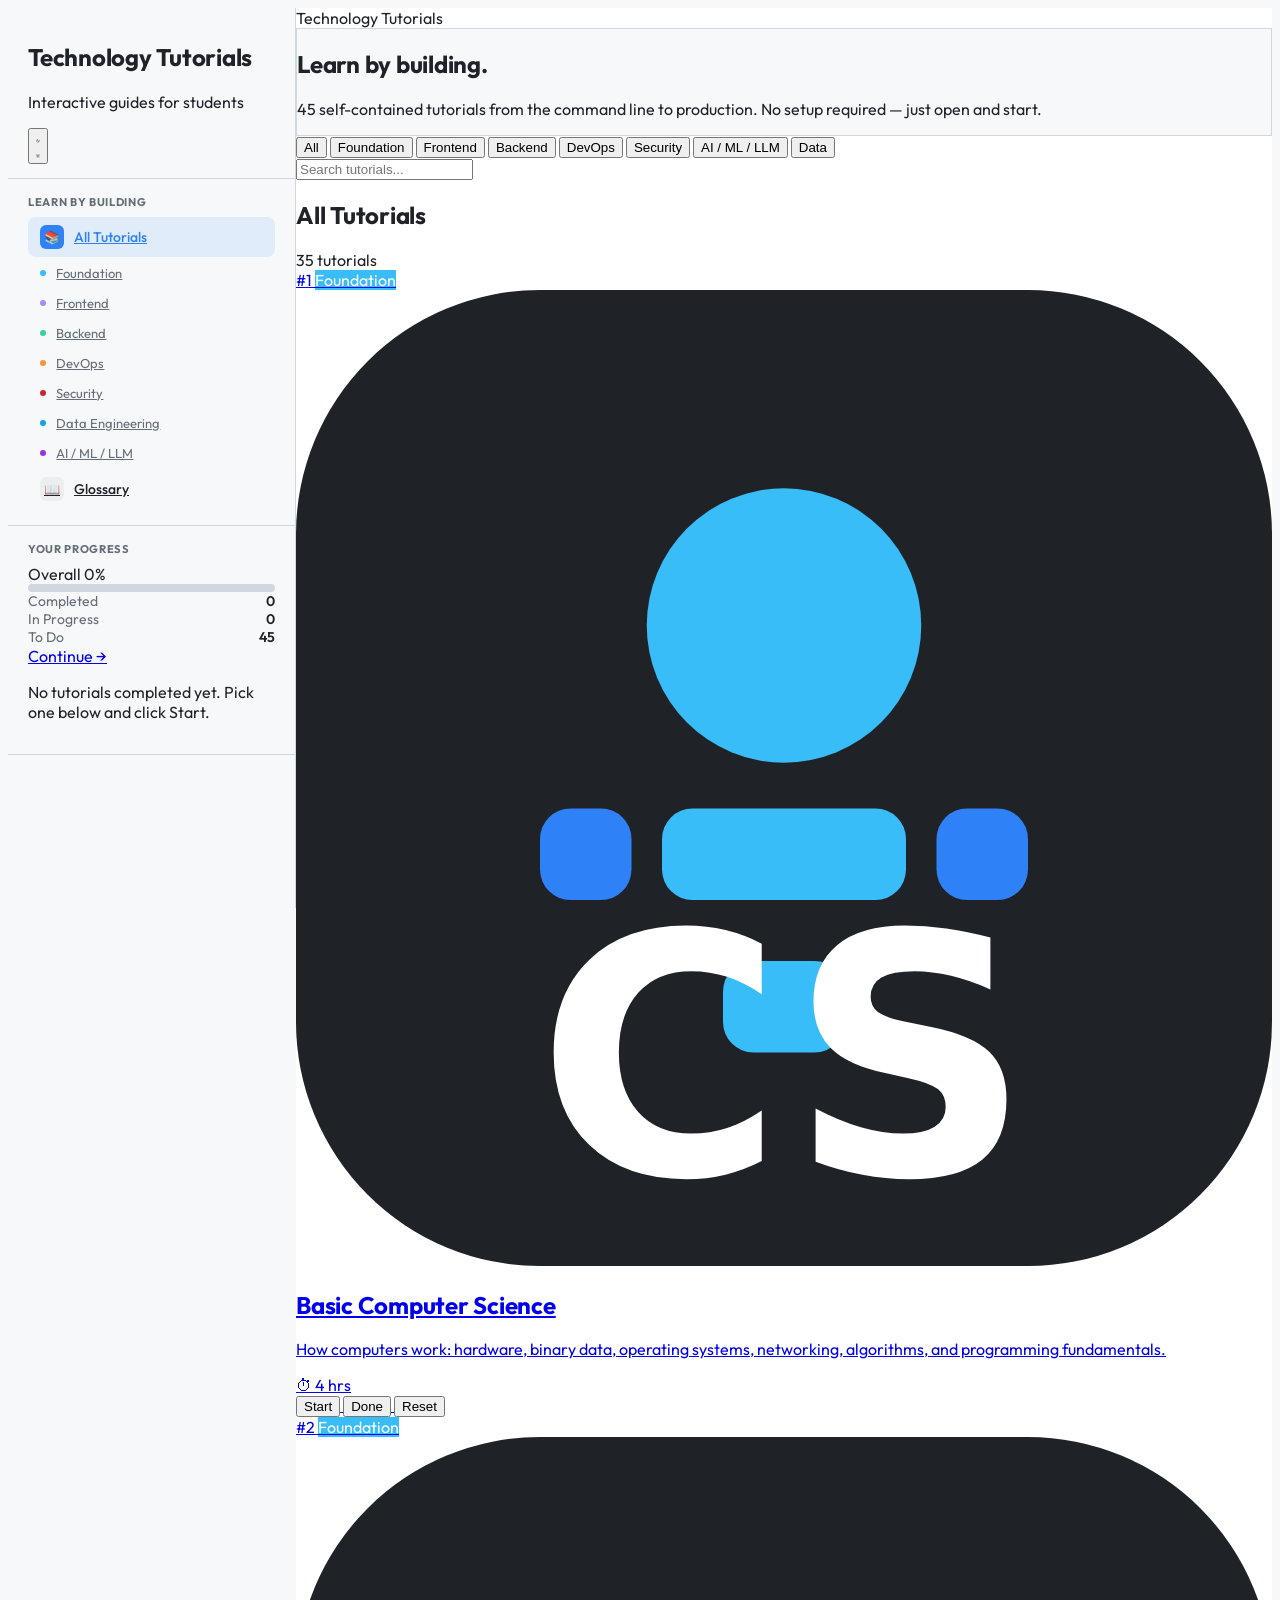
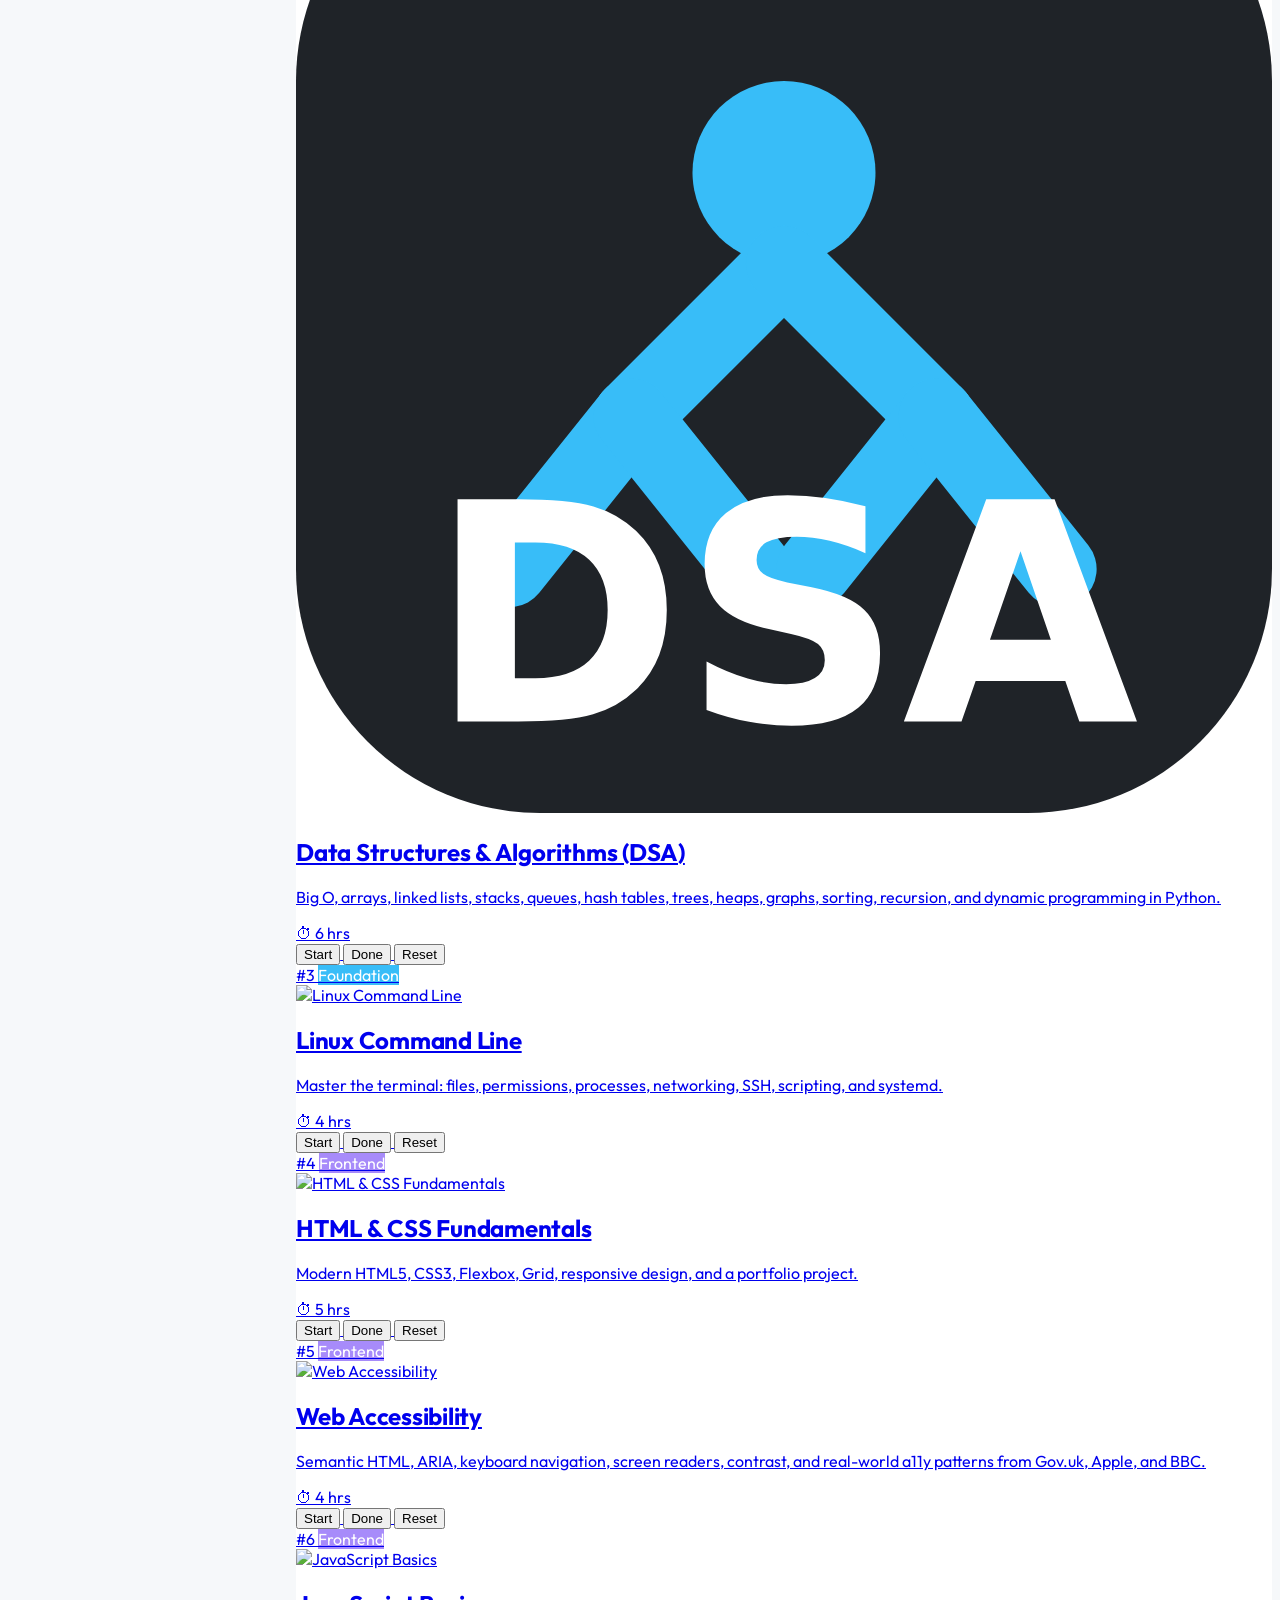
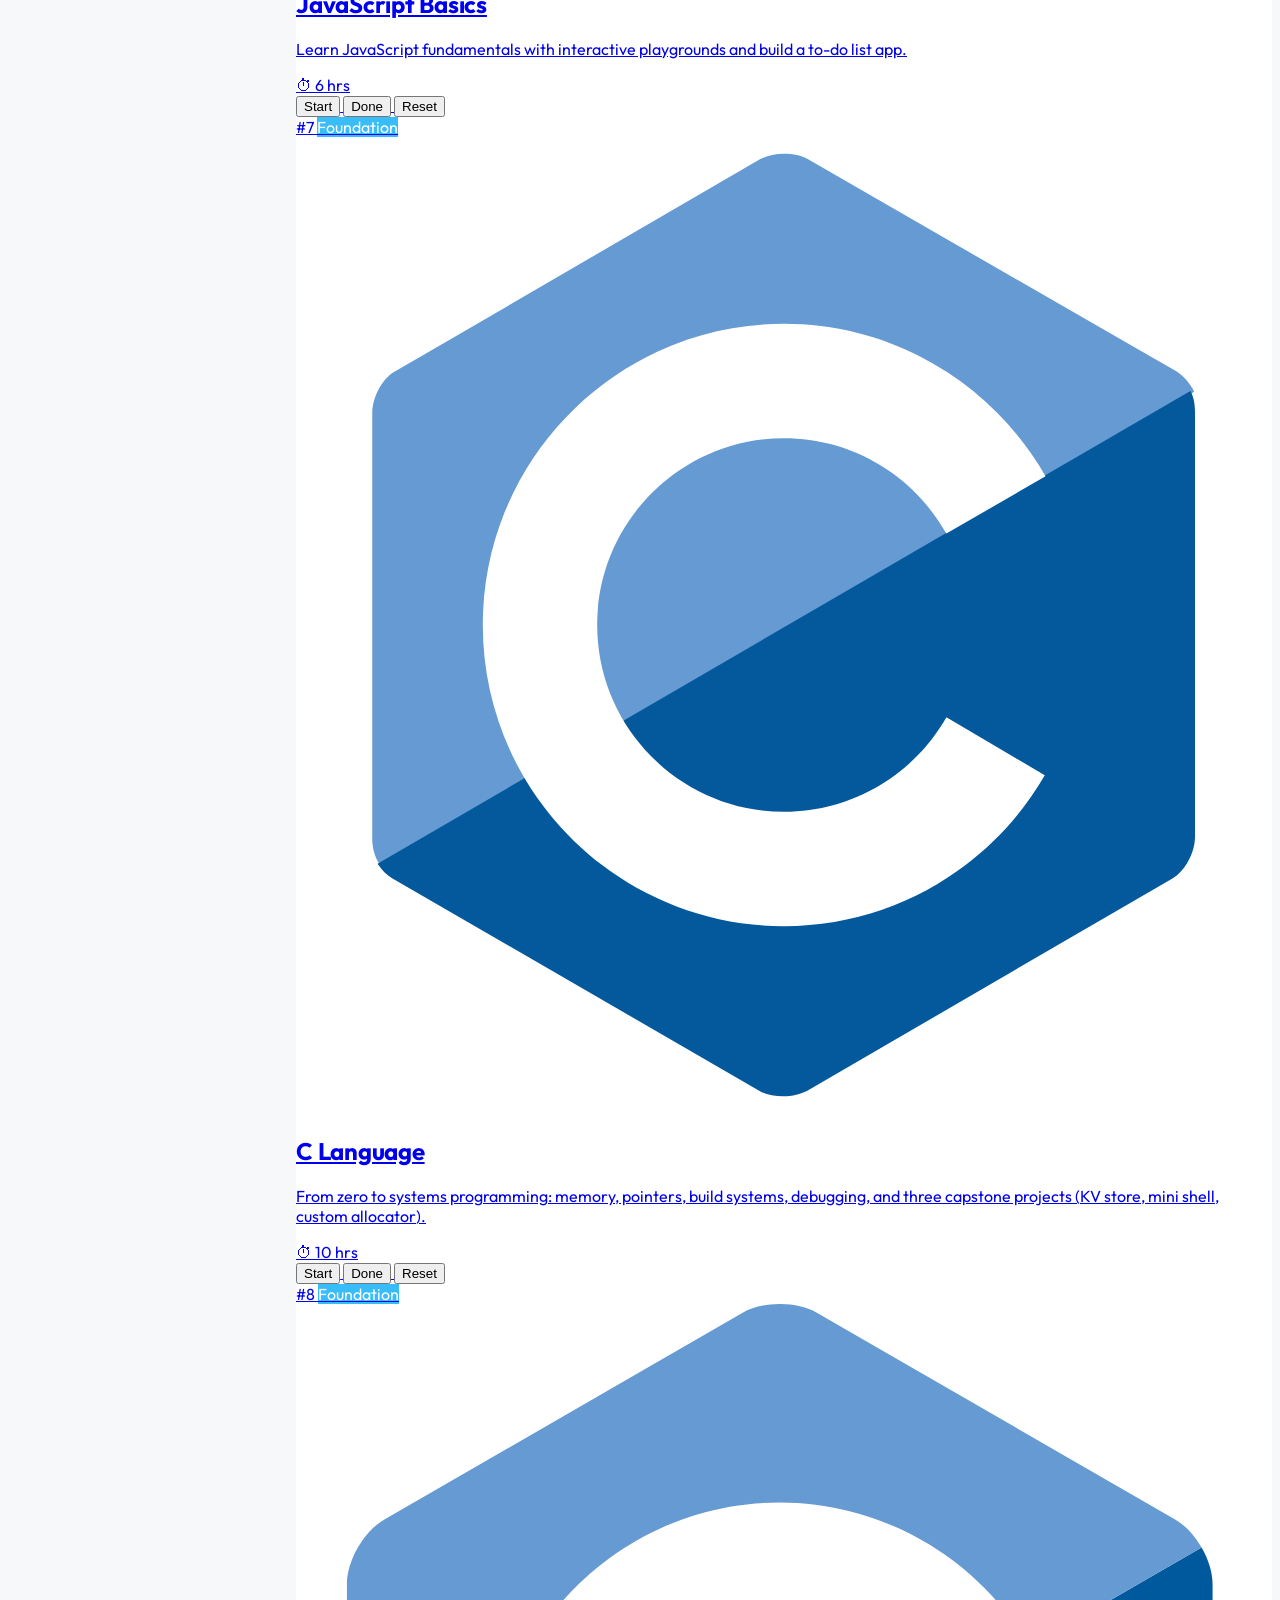
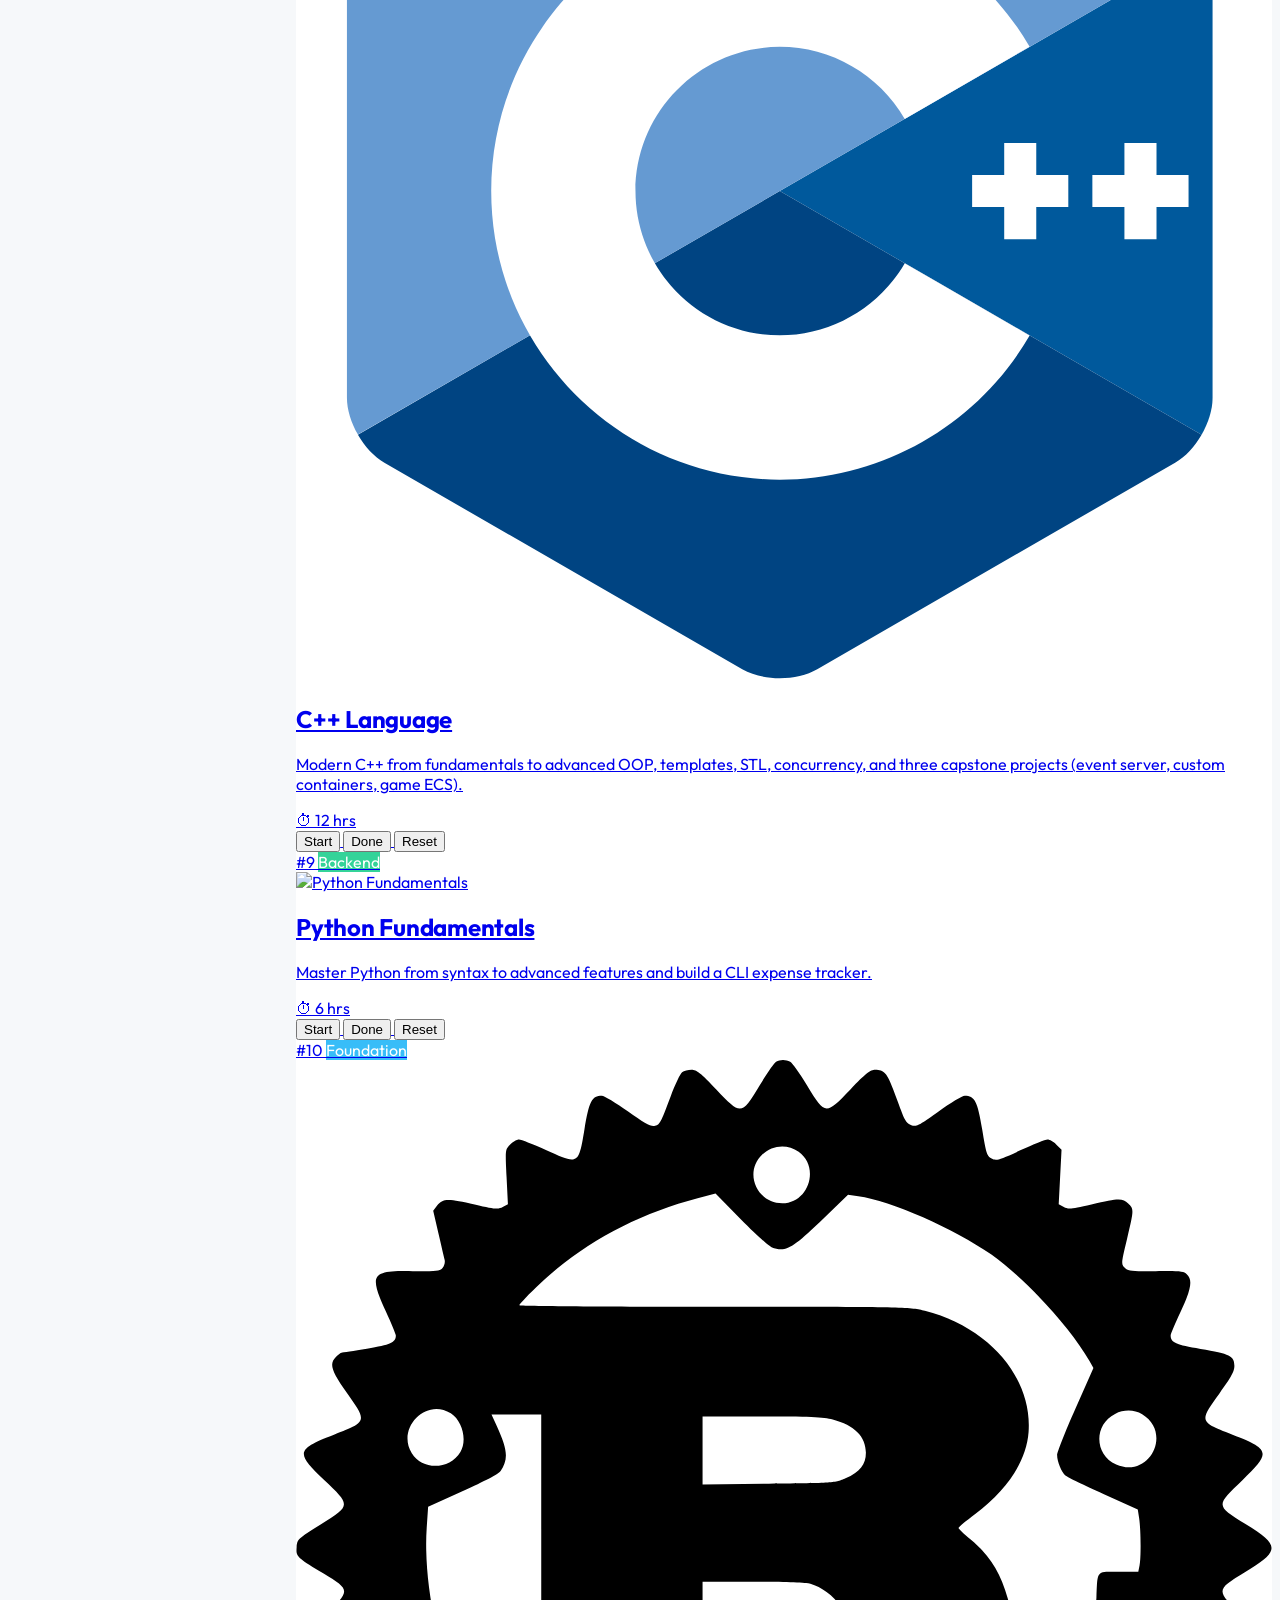
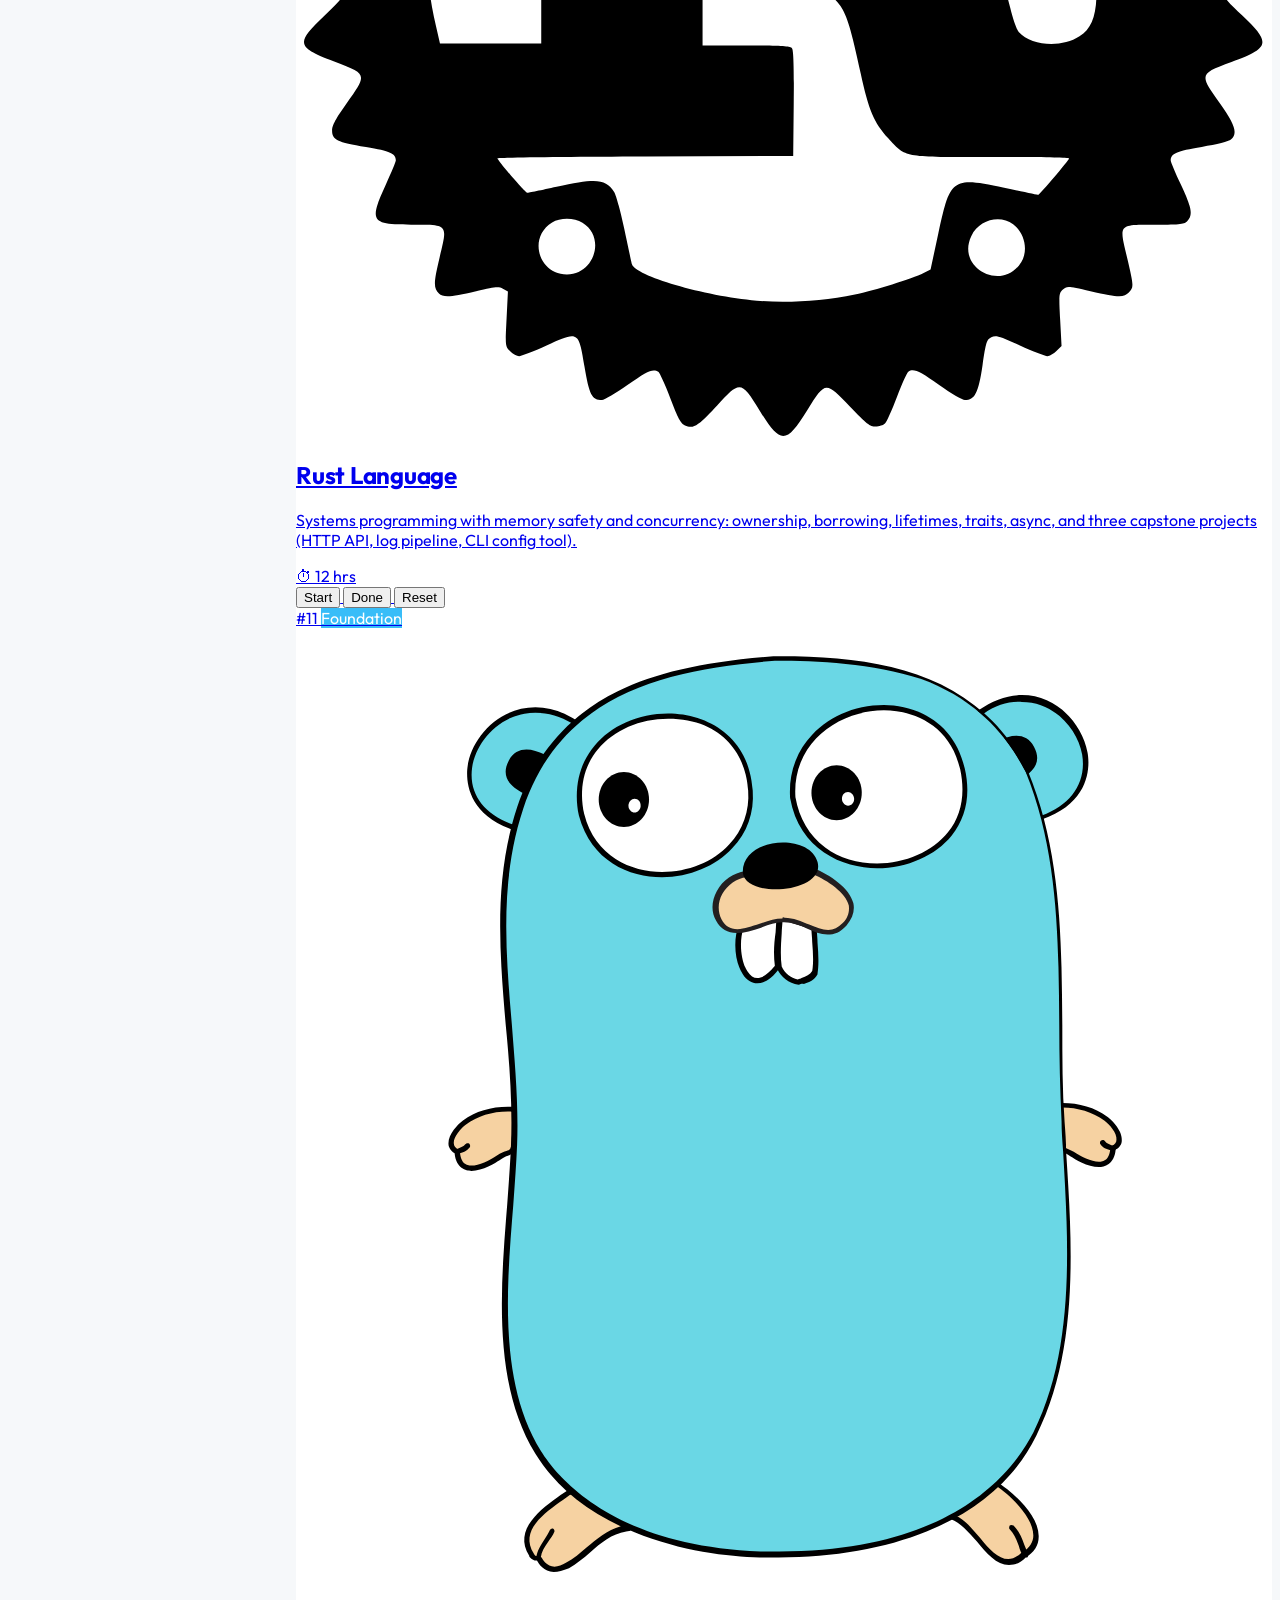
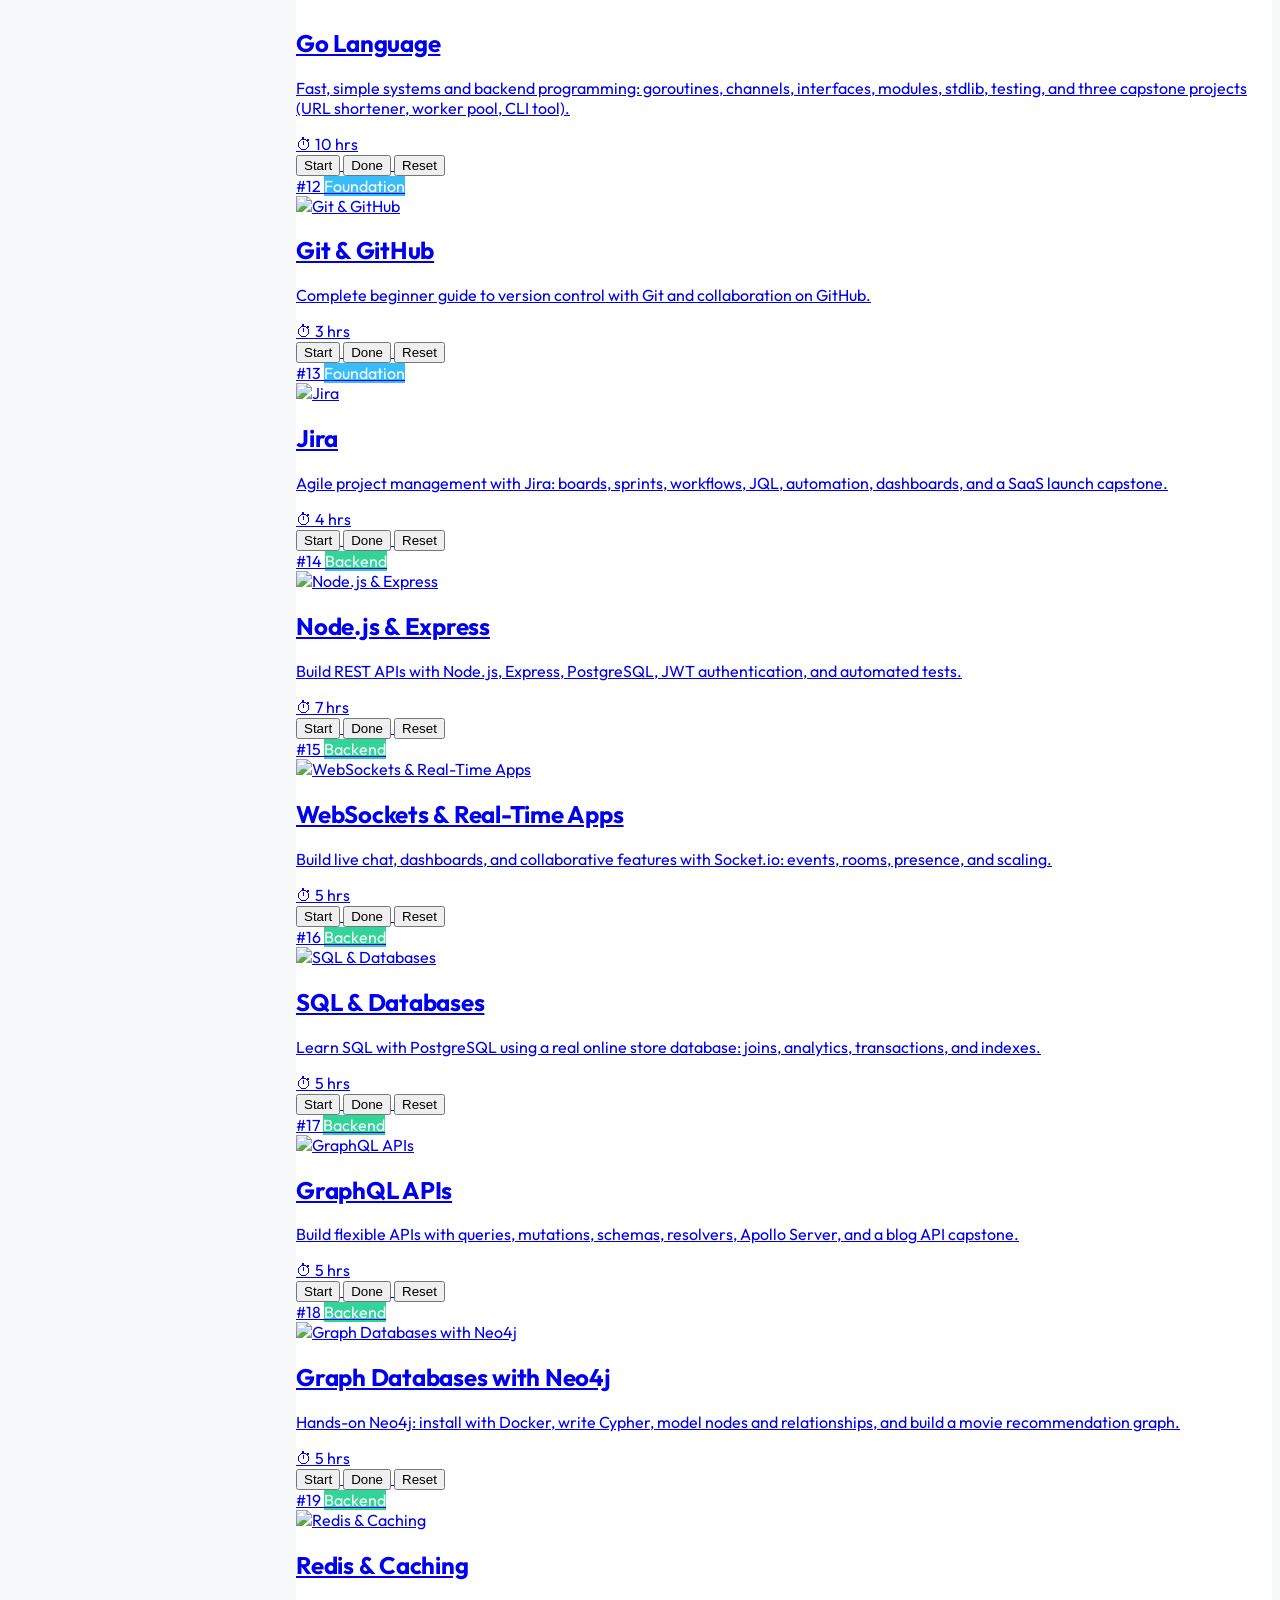
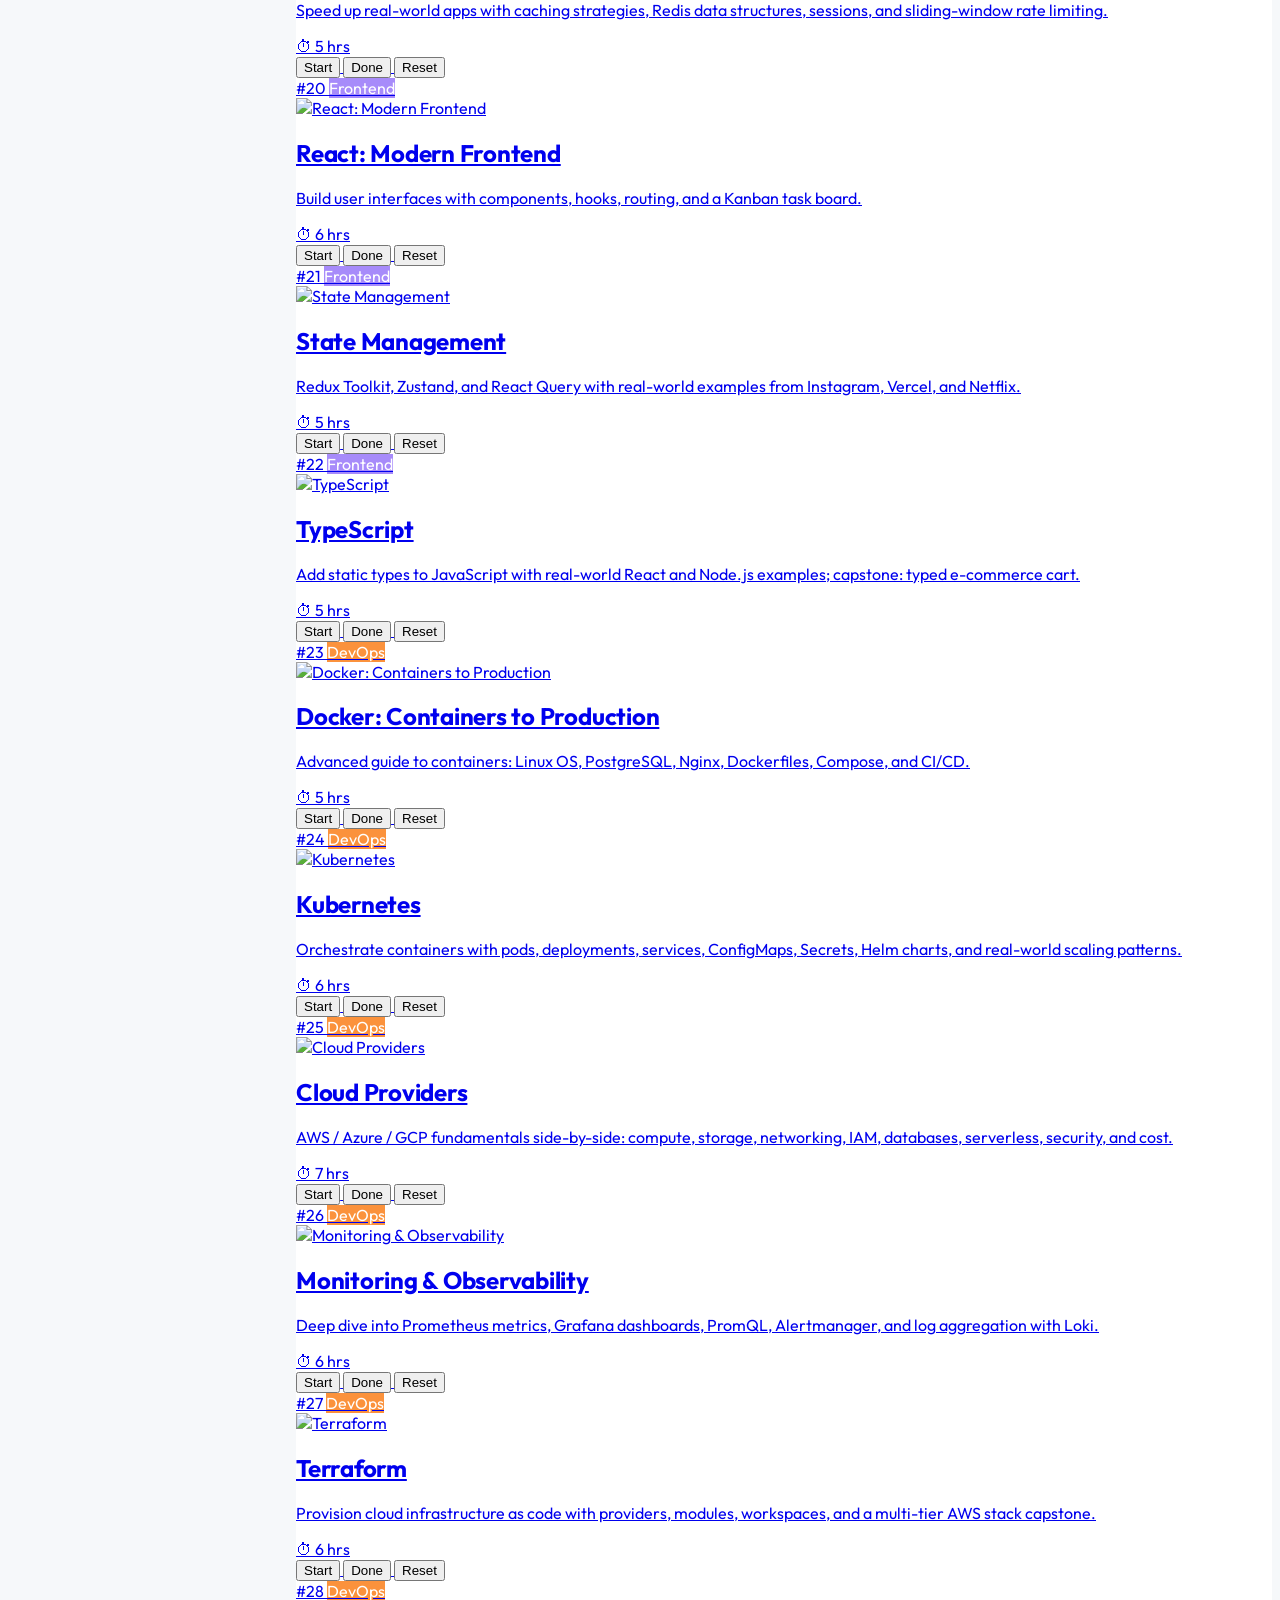
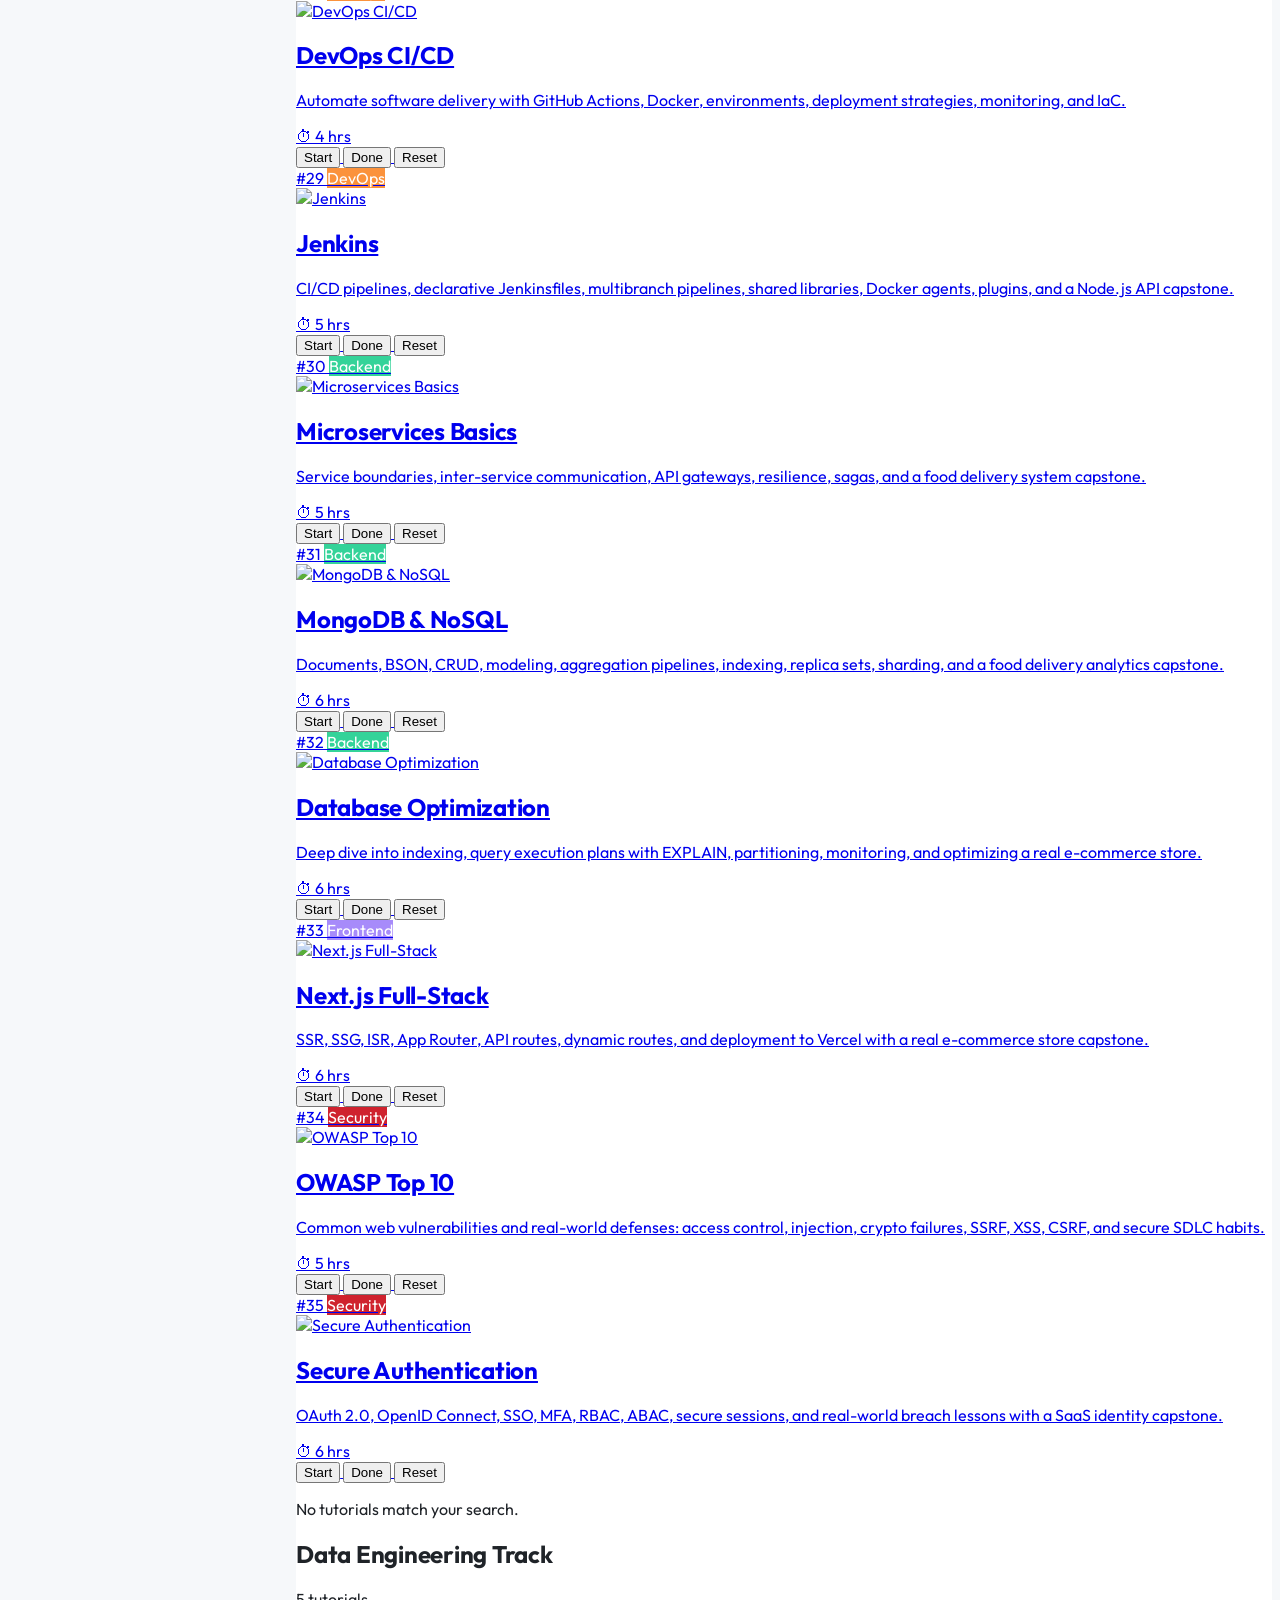
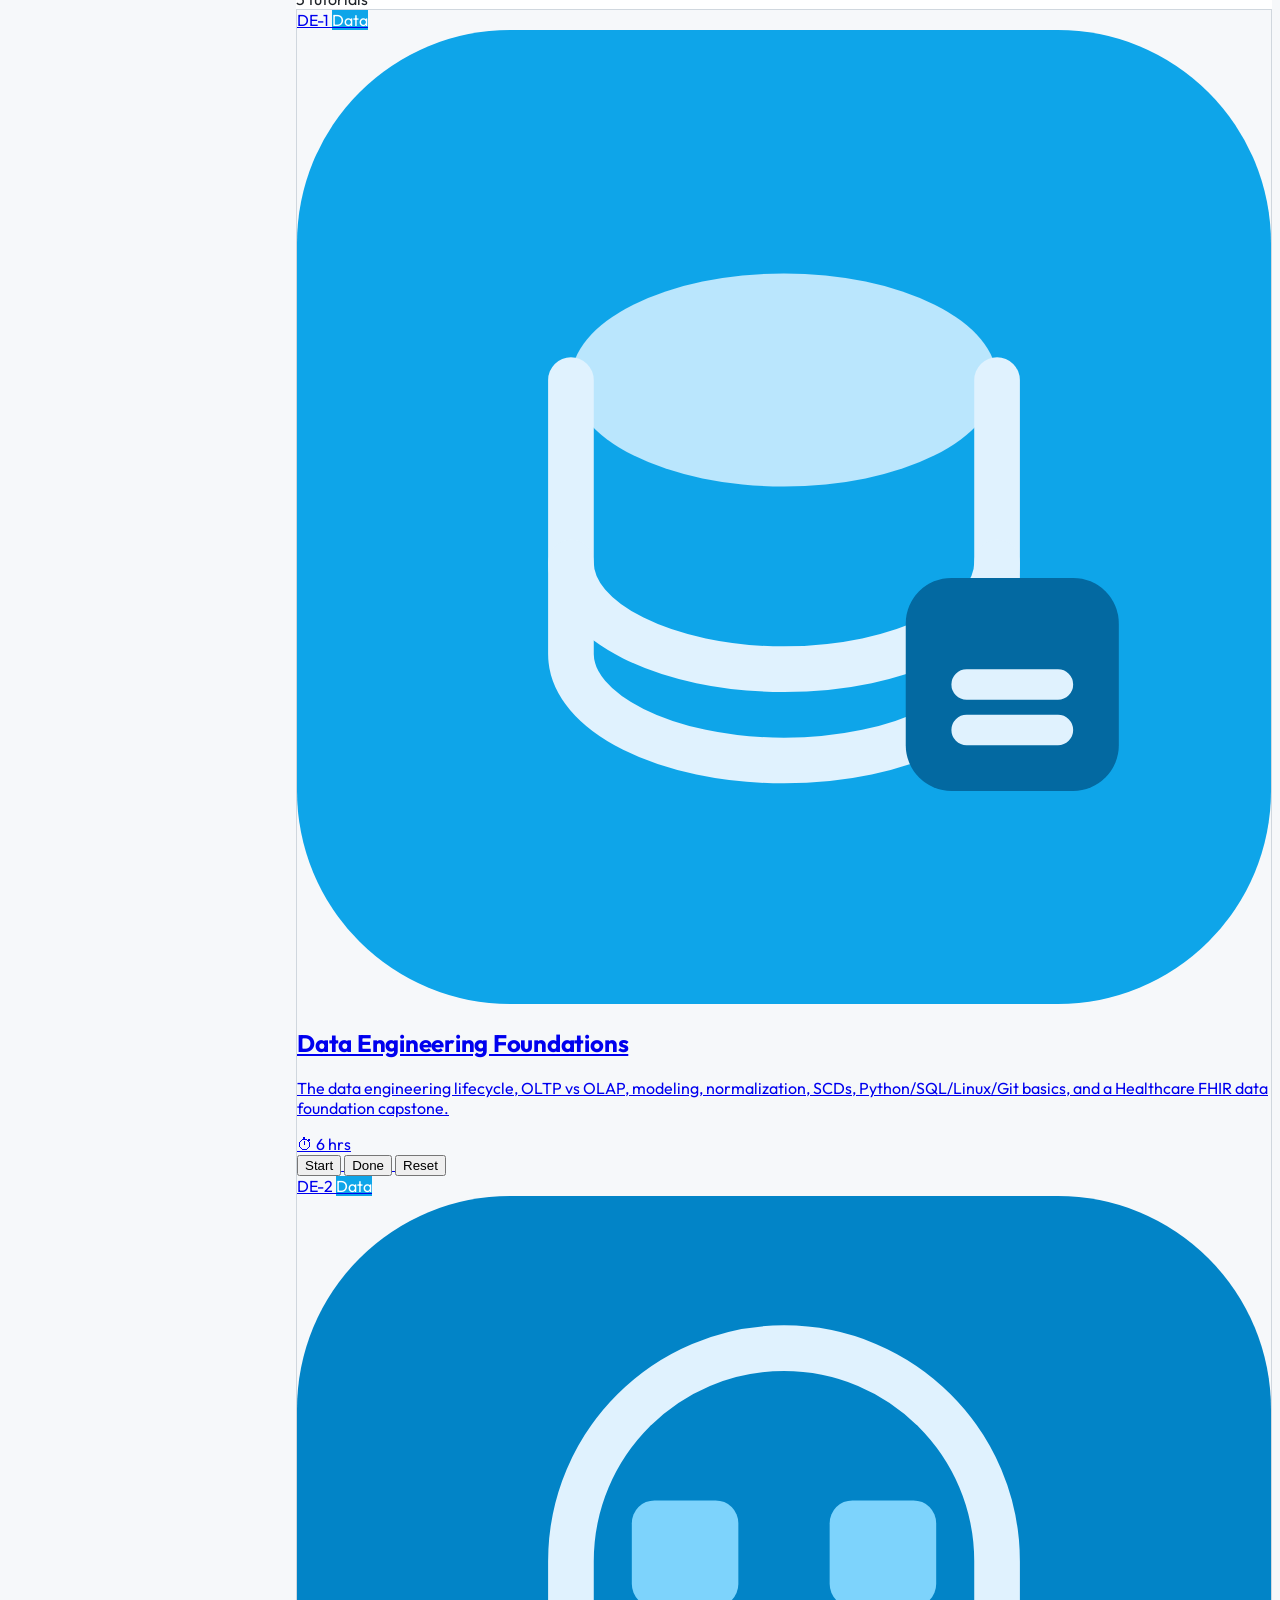
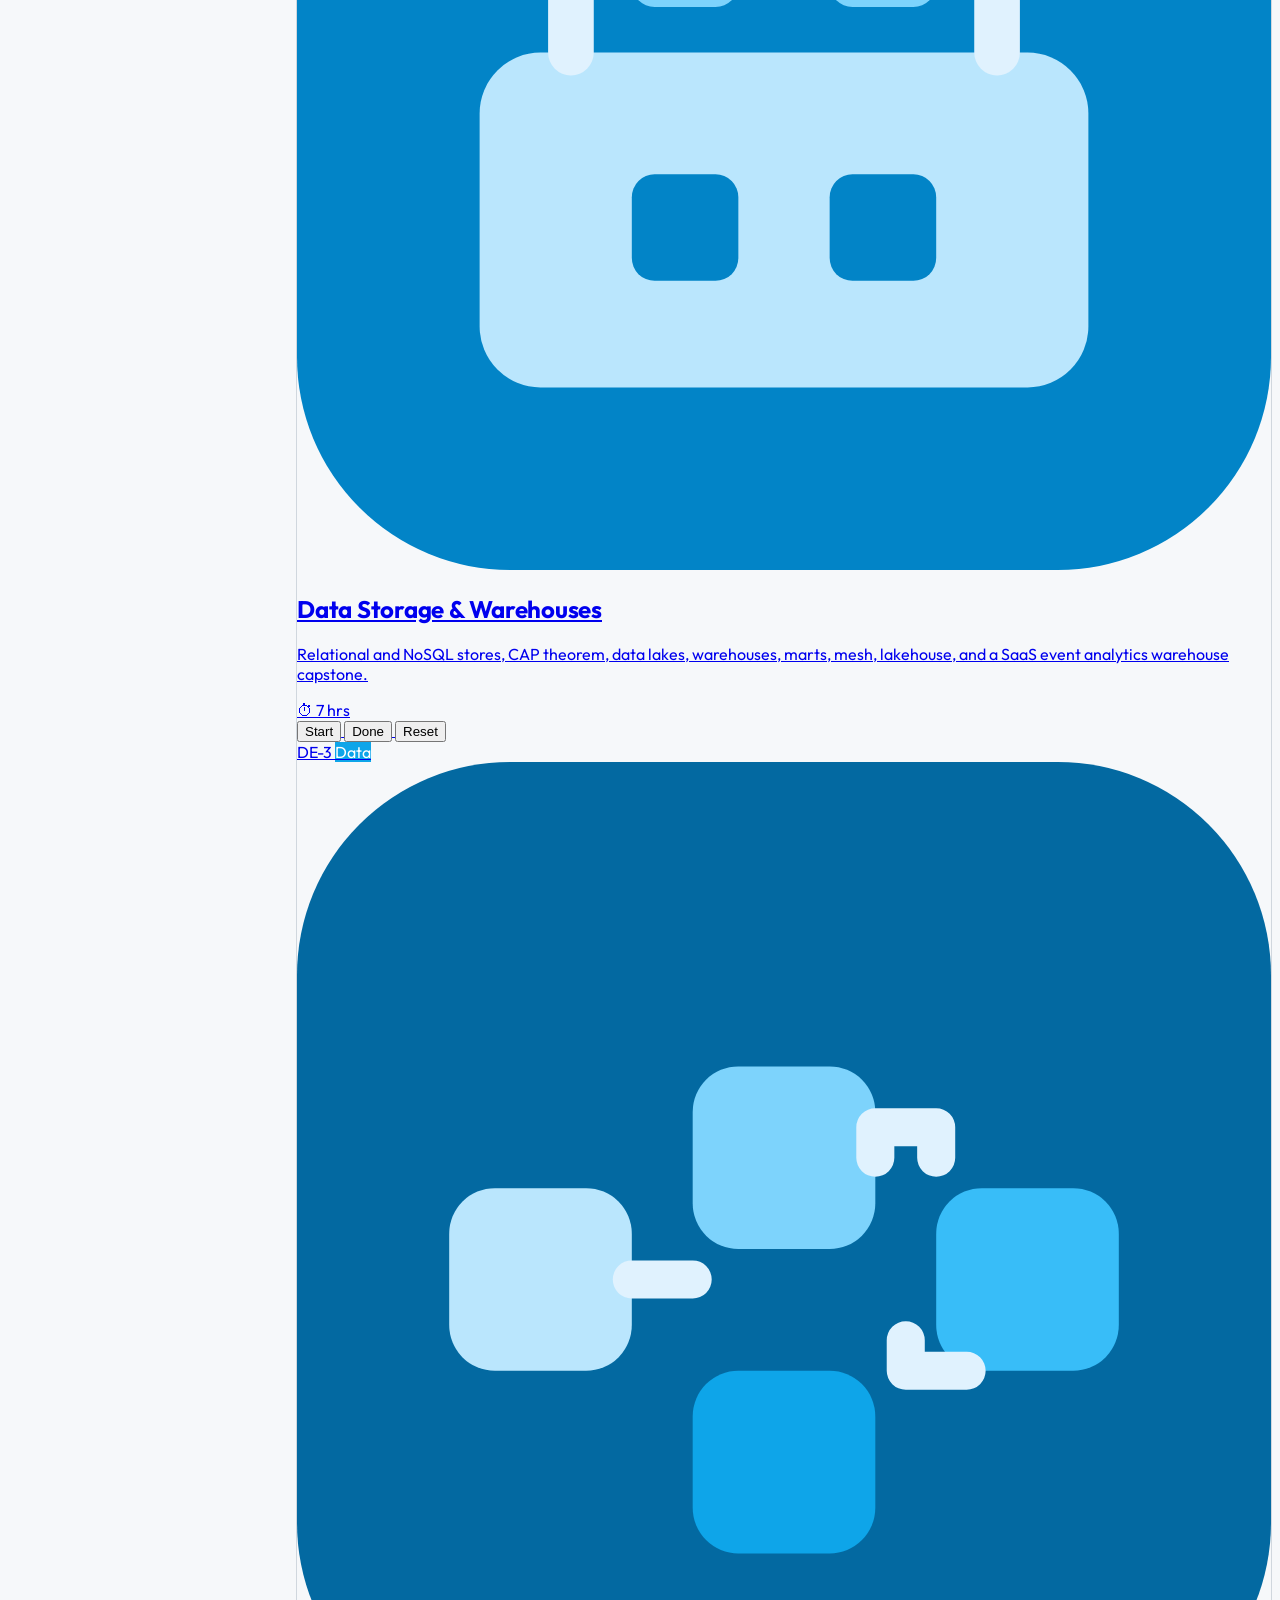
==== commit 332520eb: "Add 2 new foundation tutorials 1. Computer Science 2, DSA" ====
--- a/index.html
+++ b/index.html
@@ -136,7 +136,7 @@
       <div class="space-y-2">
        <div class="stat-row"><span>Completed</span><b id="count-completed">0</b></div>
        <div class="stat-row"><span>In Progress</span><b id="count-in-progress">0</b></div>
-       <div class="stat-row"><span>To Do</span><b id="count-not-started">43</b></div>
+        <div class="stat-row"><span>To Do</span><b id="count-not-started">45</b></div>
       </div>
       <a id="continue-link-banner" href="#" target="_blank" class="hidden mt-3 w-full text-center px-3 py-2 rounded-lg bg-[var(--brand-light)] text-white text-sm font-semibold hover:opacity-90 transition">
        Continue →
@@ -164,7 +164,7 @@
        <div class="absolute top-0 left-0 w-full h-1 bg-gradient-to-r from-[var(--foundation)] via-[var(--frontend)] to-[var(--devops)]"></div>
        <h2 class="relative z-10 text-2xl lg:text-3xl font-extrabold mb-2 tracking-tight">Learn by building.</h2>
        <p class="relative z-10 text-sm lg:text-base text-[var(--muted)] max-w-3xl leading-relaxed">
-        43 self-contained tutorials from the command line to production. No setup required — just open and start.
+         45 self-contained tutorials from the command line to production. No setup required — just open and start.
        </p>
       </div>
      </section>
@@ -209,10 +209,10 @@
       <div class="flex items-center gap-3 mb-5">
        <span class="w-2.5 h-2.5 rounded-full bg-[var(--brand-light)]" id="main-section-dot"></span>
        <h2 class="text-xl font-bold" id="main-section-title">All Tutorials</h2>
-       <span class="text-sm text-[var(--muted)] ml-auto" id="main-section-count">33 tutorials</span>
+       <span class="text-sm text-[var(--muted)] ml-auto" id="main-section-count">35 tutorials</span>
       </div>
       <div class="grid grid-cols-1 sm:grid-cols-2 md:grid-cols-3 lg:grid-cols-4 xl:grid-cols-5 gap-5" id="tutorial-grid">
-        <a class="tutorial-card group flex flex-col bg-[var(--card)] border border-[var(--border)] rounded-2xl p-5 hover:shadow-xl hover:border-[var(--foundation)] hover:-translate-y-1 transition-all duration-200 min-h-[260px]" data-category="foundation" data-duration="4 hrs" data-id="linux" href="linux/index.html" target="_blank">
+        <a class="tutorial-card group flex flex-col bg-[var(--card)] border border-[var(--border)] rounded-2xl p-5 hover:shadow-xl hover:border-[var(--foundation)] hover:-translate-y-1 transition-all duration-200 min-h-[260px]" data-category="foundation" data-duration="4 hrs" data-id="basic-computer-science" href="basic-computer-science/index.html" target="_blank">
          <div class="flex items-center justify-between mb-3">
           <div class="flex items-center gap-2">
            <span class="text-sm font-extrabold px-3 py-1.5 rounded-lg bg-[var(--foundation)] text-white shadow-md border border-white/20">
@@ -222,6 +222,52 @@
             Foundation
            </span>
           </div>
+          <img alt="Basic Computer Science" class="w-7 h-7 group-hover:scale-110 transition" src="assets/favicons/basic-computer-science.svg"/>
+         </div>
+         <div class="flex-1 min-h-0">
+          <h2 class="text-lg font-bold mb-1 group-hover:text-[var(--foundation)] transition">
+           Basic Computer Science
+          </h2>
+          <p class="text-[var(--muted)] text-sm leading-relaxed overflow-y-auto max-h-[80px] pr-1 custom-scrollbar">
+           How computers work: hardware, binary data, operating systems, networking, algorithms, and programming fundamentals.
+          </p>
+         </div>
+         <div class="status-area">
+         </div>
+        </a>
+        <a class="tutorial-card group flex flex-col bg-[var(--card)] border border-[var(--border)] rounded-2xl p-5 hover:shadow-xl hover:border-[var(--foundation)] hover:-translate-y-1 transition-all duration-200 min-h-[260px]" data-category="foundation" data-duration="6 hrs" data-id="data-structures-algorithms" href="data-structures-algorithms/index.html" target="_blank">
+         <div class="flex items-center justify-between mb-3">
+          <div class="flex items-center gap-2">
+           <span class="text-sm font-extrabold px-3 py-1.5 rounded-lg bg-[var(--foundation)] text-white shadow-md border border-white/20">
+            #2
+           </span>
+           <span class="text-xs font-semibold uppercase tracking-wider px-3 py-1.5 rounded-full text-white category-foundation">
+            Foundation
+           </span>
+          </div>
+          <img alt="Data Structures &amp; Algorithms" class="w-7 h-7 group-hover:scale-110 transition" src="assets/favicons/data-structures-algorithms.svg"/>
+         </div>
+         <div class="flex-1 min-h-0">
+          <h2 class="text-lg font-bold mb-1 group-hover:text-[var(--foundation)] transition">
+           Data Structures &amp; Algorithms (DSA)
+          </h2>
+          <p class="text-[var(--muted)] text-sm leading-relaxed overflow-y-auto max-h-[80px] pr-1 custom-scrollbar">
+           Big O, arrays, linked lists, stacks, queues, hash tables, trees, heaps, graphs, sorting, recursion, and dynamic programming in Python.
+          </p>
+         </div>
+         <div class="status-area">
+         </div>
+        </a>
+        <a class="tutorial-card group flex flex-col bg-[var(--card)] border border-[var(--border)] rounded-2xl p-5 hover:shadow-xl hover:border-[var(--foundation)] hover:-translate-y-1 transition-all duration-200 min-h-[260px]" data-category="foundation" data-duration="4 hrs" data-id="linux" href="linux/index.html" target="_blank">
+         <div class="flex items-center justify-between mb-3">
+          <div class="flex items-center gap-2">
+           <span class="text-sm font-extrabold px-3 py-1.5 rounded-lg bg-[var(--foundation)] text-white shadow-md border border-white/20">
+#3
+           </span>
+           <span class="text-xs font-semibold uppercase tracking-wider px-3 py-1.5 rounded-full text-white category-foundation">
+            Foundation
+           </span>
+          </div>
           <img alt="Linux Command Line" class="w-7 h-7 group-hover:scale-110 transition" src="assets/favicons/linux.svg"/>
          </div>
          <div class="flex-1 min-h-0">
@@ -239,7 +285,7 @@
          <div class="flex items-center justify-between mb-3">
           <div class="flex items-center gap-2">
            <span class="text-sm font-extrabold px-3 py-1.5 rounded-lg bg-[var(--frontend)] text-white shadow-md border border-white/20">
-            #2
+#4
            </span>
            <span class="text-xs font-semibold uppercase tracking-wider px-3 py-1.5 rounded-full text-white category-frontend">
             Frontend
@@ -262,7 +308,7 @@
          <div class="flex items-center justify-between mb-3">
           <div class="flex items-center gap-2">
            <span class="text-sm font-extrabold px-3 py-1.5 rounded-lg bg-[var(--frontend)] text-white shadow-md border border-white/20">
-            #3
+#5
            </span>
            <span class="text-xs font-semibold uppercase tracking-wider px-3 py-1.5 rounded-full text-white category-frontend">
             Frontend
@@ -285,7 +331,7 @@
          <div class="flex items-center justify-between mb-3">
           <div class="flex items-center gap-2">
            <span class="text-sm font-extrabold px-3 py-1.5 rounded-lg bg-[var(--frontend)] text-white shadow-md border border-white/20">
-            #4
+#6
            </span>
            <span class="text-xs font-semibold uppercase tracking-wider px-3 py-1.5 rounded-full text-white category-frontend">
             Frontend
@@ -308,7 +354,7 @@
          <div class="flex items-center justify-between mb-3">
           <div class="flex items-center gap-2">
            <span class="text-sm font-extrabold px-3 py-1.5 rounded-lg bg-[var(--foundation)] text-white shadow-md border border-white/20">
-            #5
+#7
            </span>
            <span class="text-xs font-semibold uppercase tracking-wider px-3 py-1.5 rounded-full text-white category-foundation">
             Foundation
@@ -331,7 +377,7 @@
          <div class="flex items-center justify-between mb-3">
           <div class="flex items-center gap-2">
            <span class="text-sm font-extrabold px-3 py-1.5 rounded-lg bg-[var(--foundation)] text-white shadow-md border border-white/20">
-            #6
+#8
            </span>
            <span class="text-xs font-semibold uppercase tracking-wider px-3 py-1.5 rounded-full text-white category-foundation">
             Foundation
@@ -354,7 +400,7 @@
          <div class="flex items-center justify-between mb-3">
           <div class="flex items-center gap-2">
            <span class="text-sm font-extrabold px-3 py-1.5 rounded-lg bg-[var(--backend)] text-white shadow-md border border-white/20">
-            #7
+#9
            </span>
            <span class="text-xs font-semibold uppercase tracking-wider px-3 py-1.5 rounded-full text-white category-backend">
             Backend
@@ -377,7 +423,7 @@
          <div class="flex items-center justify-between mb-3">
           <div class="flex items-center gap-2">
            <span class="text-sm font-extrabold px-3 py-1.5 rounded-lg bg-[var(--foundation)] text-white shadow-md border border-white/20">
-            #8
+#10
            </span>
            <span class="text-xs font-semibold uppercase tracking-wider px-3 py-1.5 rounded-full text-white category-foundation">
             Foundation
@@ -400,7 +446,7 @@
          <div class="flex items-center justify-between mb-3">
           <div class="flex items-center gap-2">
            <span class="text-sm font-extrabold px-3 py-1.5 rounded-lg bg-[var(--foundation)] text-white shadow-md border border-white/20">
-            #9
+#11
            </span>
            <span class="text-xs font-semibold uppercase tracking-wider px-3 py-1.5 rounded-full text-white category-foundation">
             Foundation
@@ -423,7 +469,7 @@
          <div class="flex items-center justify-between mb-3">
           <div class="flex items-center gap-2">
            <span class="text-sm font-extrabold px-3 py-1.5 rounded-lg bg-[var(--foundation)] text-white shadow-md border border-white/20">
-            #10
+#12
            </span>
            <span class="text-xs font-semibold uppercase tracking-wider px-3 py-1.5 rounded-full text-white category-foundation">
             Foundation
@@ -446,7 +492,7 @@
          <div class="flex items-center justify-between mb-3">
           <div class="flex items-center gap-2">
            <span class="text-sm font-extrabold px-3 py-1.5 rounded-lg bg-[var(--foundation)] text-white shadow-md border border-white/20">
-            #11
+#13
            </span>
            <span class="text-xs font-semibold uppercase tracking-wider px-3 py-1.5 rounded-full text-white category-foundation">
             Foundation
@@ -469,7 +515,7 @@
          <div class="flex items-center justify-between mb-3">
           <div class="flex items-center gap-2">
            <span class="text-sm font-extrabold px-3 py-1.5 rounded-lg bg-[var(--backend)] text-white shadow-md border border-white/20">
-            #12
+#14
            </span>
            <span class="text-xs font-semibold uppercase tracking-wider px-3 py-1.5 rounded-full text-white category-backend">
             Backend
@@ -492,7 +538,7 @@
          <div class="flex items-center justify-between mb-3">
           <div class="flex items-center gap-2">
            <span class="text-sm font-extrabold px-3 py-1.5 rounded-lg bg-[var(--backend)] text-white shadow-md border border-white/20">
-            #13
+#15
            </span>
            <span class="text-xs font-semibold uppercase tracking-wider px-3 py-1.5 rounded-full text-white category-backend">
             Backend
@@ -515,7 +561,7 @@
          <div class="flex items-center justify-between mb-3">
           <div class="flex items-center gap-2">
            <span class="text-sm font-extrabold px-3 py-1.5 rounded-lg bg-[var(--backend)] text-white shadow-md border border-white/20">
-            #14
+#16
            </span>
            <span class="text-xs font-semibold uppercase tracking-wider px-3 py-1.5 rounded-full text-white category-backend">
             Backend
@@ -538,7 +584,7 @@
          <div class="flex items-center justify-between mb-3">
           <div class="flex items-center gap-2">
            <span class="text-sm font-extrabold px-3 py-1.5 rounded-lg bg-[var(--backend)] text-white shadow-md border border-white/20">
-            #15
+#17
            </span>
            <span class="text-xs font-semibold uppercase tracking-wider px-3 py-1.5 rounded-full text-white category-backend">
             Backend
@@ -561,7 +607,7 @@
          <div class="flex items-center justify-between mb-3">
           <div class="flex items-center gap-2">
            <span class="text-sm font-extrabold px-3 py-1.5 rounded-lg bg-[var(--backend)] text-white shadow-md border border-white/20">
-            #16
+#18
            </span>
            <span class="text-xs font-semibold uppercase tracking-wider px-3 py-1.5 rounded-full text-white category-backend">
             Backend
@@ -584,7 +630,7 @@
          <div class="flex items-center justify-between mb-3">
           <div class="flex items-center gap-2">
            <span class="text-sm font-extrabold px-3 py-1.5 rounded-lg bg-[var(--backend)] text-white shadow-md border border-white/20">
-            #17
+#19
            </span>
            <span class="text-xs font-semibold uppercase tracking-wider px-3 py-1.5 rounded-full text-white category-backend">
             Backend
@@ -607,7 +653,7 @@
          <div class="flex items-center justify-between mb-3">
           <div class="flex items-center gap-2">
            <span class="text-sm font-extrabold px-3 py-1.5 rounded-lg bg-[var(--frontend)] text-white shadow-md border border-white/20">
-            #18
+#20
            </span>
            <span class="text-xs font-semibold uppercase tracking-wider px-3 py-1.5 rounded-full text-white category-frontend">
             Frontend
@@ -630,7 +676,7 @@
          <div class="flex items-center justify-between mb-3">
           <div class="flex items-center gap-2">
            <span class="text-sm font-extrabold px-3 py-1.5 rounded-lg bg-[var(--frontend)] text-white shadow-md border border-white/20">
-            #19
+#21
            </span>
            <span class="text-xs font-semibold uppercase tracking-wider px-3 py-1.5 rounded-full text-white category-frontend">
             Frontend
@@ -653,7 +699,7 @@
          <div class="flex items-center justify-between mb-3">
           <div class="flex items-center gap-2">
            <span class="text-sm font-extrabold px-3 py-1.5 rounded-lg bg-[var(--frontend)] text-white shadow-md border border-white/20">
-            #20
+#22
            </span>
            <span class="text-xs font-semibold uppercase tracking-wider px-3 py-1.5 rounded-full text-white category-frontend">
             Frontend
@@ -676,7 +722,7 @@
          <div class="flex items-center justify-between mb-3">
           <div class="flex items-center gap-2">
            <span class="text-sm font-extrabold px-3 py-1.5 rounded-lg bg-[var(--devops)] text-white shadow-md border border-white/20">
-            #21
+#23
            </span>
            <span class="text-xs font-semibold uppercase tracking-wider px-3 py-1.5 rounded-full text-white category-devops">
             DevOps
@@ -699,7 +745,7 @@
          <div class="flex items-center justify-between mb-3">
           <div class="flex items-center gap-2">
            <span class="text-sm font-extrabold px-3 py-1.5 rounded-lg bg-[var(--devops)] text-white shadow-md border border-white/20">
-            #22
+#24
            </span>
            <span class="text-xs font-semibold uppercase tracking-wider px-3 py-1.5 rounded-full text-white category-devops">
             DevOps
@@ -722,7 +768,7 @@
          <div class="flex items-center justify-between mb-3">
           <div class="flex items-center gap-2">
            <span class="text-sm font-extrabold px-3 py-1.5 rounded-lg bg-[var(--devops)] text-white shadow-md border border-white/20">
-            #23
+#25
            </span>
            <span class="text-xs font-semibold uppercase tracking-wider px-3 py-1.5 rounded-full text-white category-devops">
             DevOps
@@ -745,7 +791,7 @@
          <div class="flex items-center justify-between mb-3">
           <div class="flex items-center gap-2">
            <span class="text-sm font-extrabold px-3 py-1.5 rounded-lg bg-[var(--devops)] text-white shadow-md border border-white/20">
-            #24
+#26
            </span>
            <span class="text-xs font-semibold uppercase tracking-wider px-3 py-1.5 rounded-full text-white category-devops">
             DevOps
@@ -768,7 +814,7 @@
          <div class="flex items-center justify-between mb-3">
           <div class="flex items-center gap-2">
            <span class="text-sm font-extrabold px-3 py-1.5 rounded-lg bg-[var(--devops)] text-white shadow-md border border-white/20">
-            #25
+#27
            </span>
            <span class="text-xs font-semibold uppercase tracking-wider px-3 py-1.5 rounded-full text-white category-devops">
             DevOps
@@ -791,7 +837,7 @@
          <div class="flex items-center justify-between mb-3">
           <div class="flex items-center gap-2">
            <span class="text-sm font-extrabold px-3 py-1.5 rounded-lg bg-[var(--devops)] text-white shadow-md border border-white/20">
-            #26
+#28
            </span>
            <span class="text-xs font-semibold uppercase tracking-wider px-3 py-1.5 rounded-full text-white category-devops">
             DevOps
@@ -814,7 +860,7 @@
          <div class="flex items-center justify-between mb-3">
           <div class="flex items-center gap-2">
            <span class="text-sm font-extrabold px-3 py-1.5 rounded-lg bg-[var(--devops)] text-white shadow-md border border-white/20">
-            #27
+#29
            </span>
            <span class="text-xs font-semibold uppercase tracking-wider px-3 py-1.5 rounded-full text-white category-devops">
             DevOps
@@ -837,7 +883,7 @@
          <div class="flex items-center justify-between mb-3">
           <div class="flex items-center gap-2">
            <span class="text-sm font-extrabold px-3 py-1.5 rounded-lg bg-[var(--backend)] text-white shadow-md border border-white/20">
-            #28
+#30
            </span>
            <span class="text-xs font-semibold uppercase tracking-wider px-3 py-1.5 rounded-full text-white category-backend">
             Backend
@@ -860,7 +906,7 @@
          <div class="flex items-center justify-between mb-3">
           <div class="flex items-center gap-2">
            <span class="text-sm font-extrabold px-3 py-1.5 rounded-lg bg-[var(--backend)] text-white shadow-md border border-white/20">
-            #29
+#31
            </span>
            <span class="text-xs font-semibold uppercase tracking-wider px-3 py-1.5 rounded-full text-white category-backend">
             Backend
@@ -883,7 +929,7 @@
          <div class="flex items-center justify-between mb-3">
           <div class="flex items-center gap-2">
            <span class="text-sm font-extrabold px-3 py-1.5 rounded-lg bg-[var(--backend)] text-white shadow-md border border-white/20">
-            #30
+#32
            </span>
            <span class="text-xs font-semibold uppercase tracking-wider px-3 py-1.5 rounded-full text-white category-backend">
             Backend
@@ -906,7 +952,7 @@
          <div class="flex items-center justify-between mb-3">
           <div class="flex items-center gap-2">
            <span class="text-sm font-extrabold px-3 py-1.5 rounded-lg bg-[var(--frontend)] text-white shadow-md border border-white/20">
-            #31
+#33
            </span>
            <span class="text-xs font-semibold uppercase tracking-wider px-3 py-1.5 rounded-full text-white category-frontend">
             Frontend
@@ -929,7 +975,7 @@
          <div class="flex items-center justify-between mb-3">
           <div class="flex items-center gap-2">
            <span class="text-sm font-extrabold px-3 py-1.5 rounded-lg bg-[var(--security)] text-white shadow-md border border-white/20">
-            #32
+#34
            </span>
            <span class="text-xs font-semibold uppercase tracking-wider px-3 py-1.5 rounded-full text-white category-security">
             Security
@@ -952,7 +998,7 @@
          <div class="flex items-center justify-between mb-3">
           <div class="flex items-center gap-2">
            <span class="text-sm font-extrabold px-3 py-1.5 rounded-lg bg-[var(--security)] text-white shadow-md border border-white/20">
-            #33
+#35
            </span>
            <span class="text-xs font-semibold uppercase tracking-wider px-3 py-1.5 rounded-full text-white category-security">
             Security
@@ -1262,6 +1308,8 @@
     const saved = localStorage.getItem('tutorials-theme');
     applyTheme(saved === 'dark' ? 'dark' : 'light');
     const TUTORIALS = [
+    { id: 'basic-computer-science', url: 'basic-computer-science/index.html' },
+    { id: 'data-structures-algorithms', url: 'data-structures-algorithms/index.html' },
     { id: 'linux', url: 'linux/index.html' },
     { id: 'html-css', url: 'html-css/index.html' },
     { id: 'web-accessibility', url: 'web-accessibility/index.html' },
--- a/assets/styles.css
+++ b/assets/styles.css
@@ -69,6 +69,11 @@
 
 /* Diagrams */
 .diagram { width: 100%; max-width: 720px; }
+
+/* Inline SVG visualizations */
+.viz { margin: 1rem 0; }
+.svg-container svg { max-width: 100%; height: auto; display: block; margin: 0 auto; }
+.viz-section { margin-top: 1rem; }
 
 /* Quiz */
 .quiz-opt.selected { border-color: var(--brand-light); background: rgba(128,128,128,0.08); }
@@ -144,6 +149,8 @@
 .brand-cpp-language { --brand-light: #00599C; --brand-dark: #659AD2; }
 .brand-rust-language { --brand-light: #CE412B; --brand-dark: #E76B50; }
 .brand-go-language { --brand-light: #00ADD8; --brand-dark: #00ADD8; }
+.brand-basic-computer-science { --brand-light: #38bdf8; --brand-dark: #7dd3fc; }
+.brand-data-structures-algorithms { --brand-light: #38bdf8; --brand-dark: #7dd3fc; }
 
 /* Tutorial-specific badges */
 .linux-badge { background: #333; color: #FCC624; }
